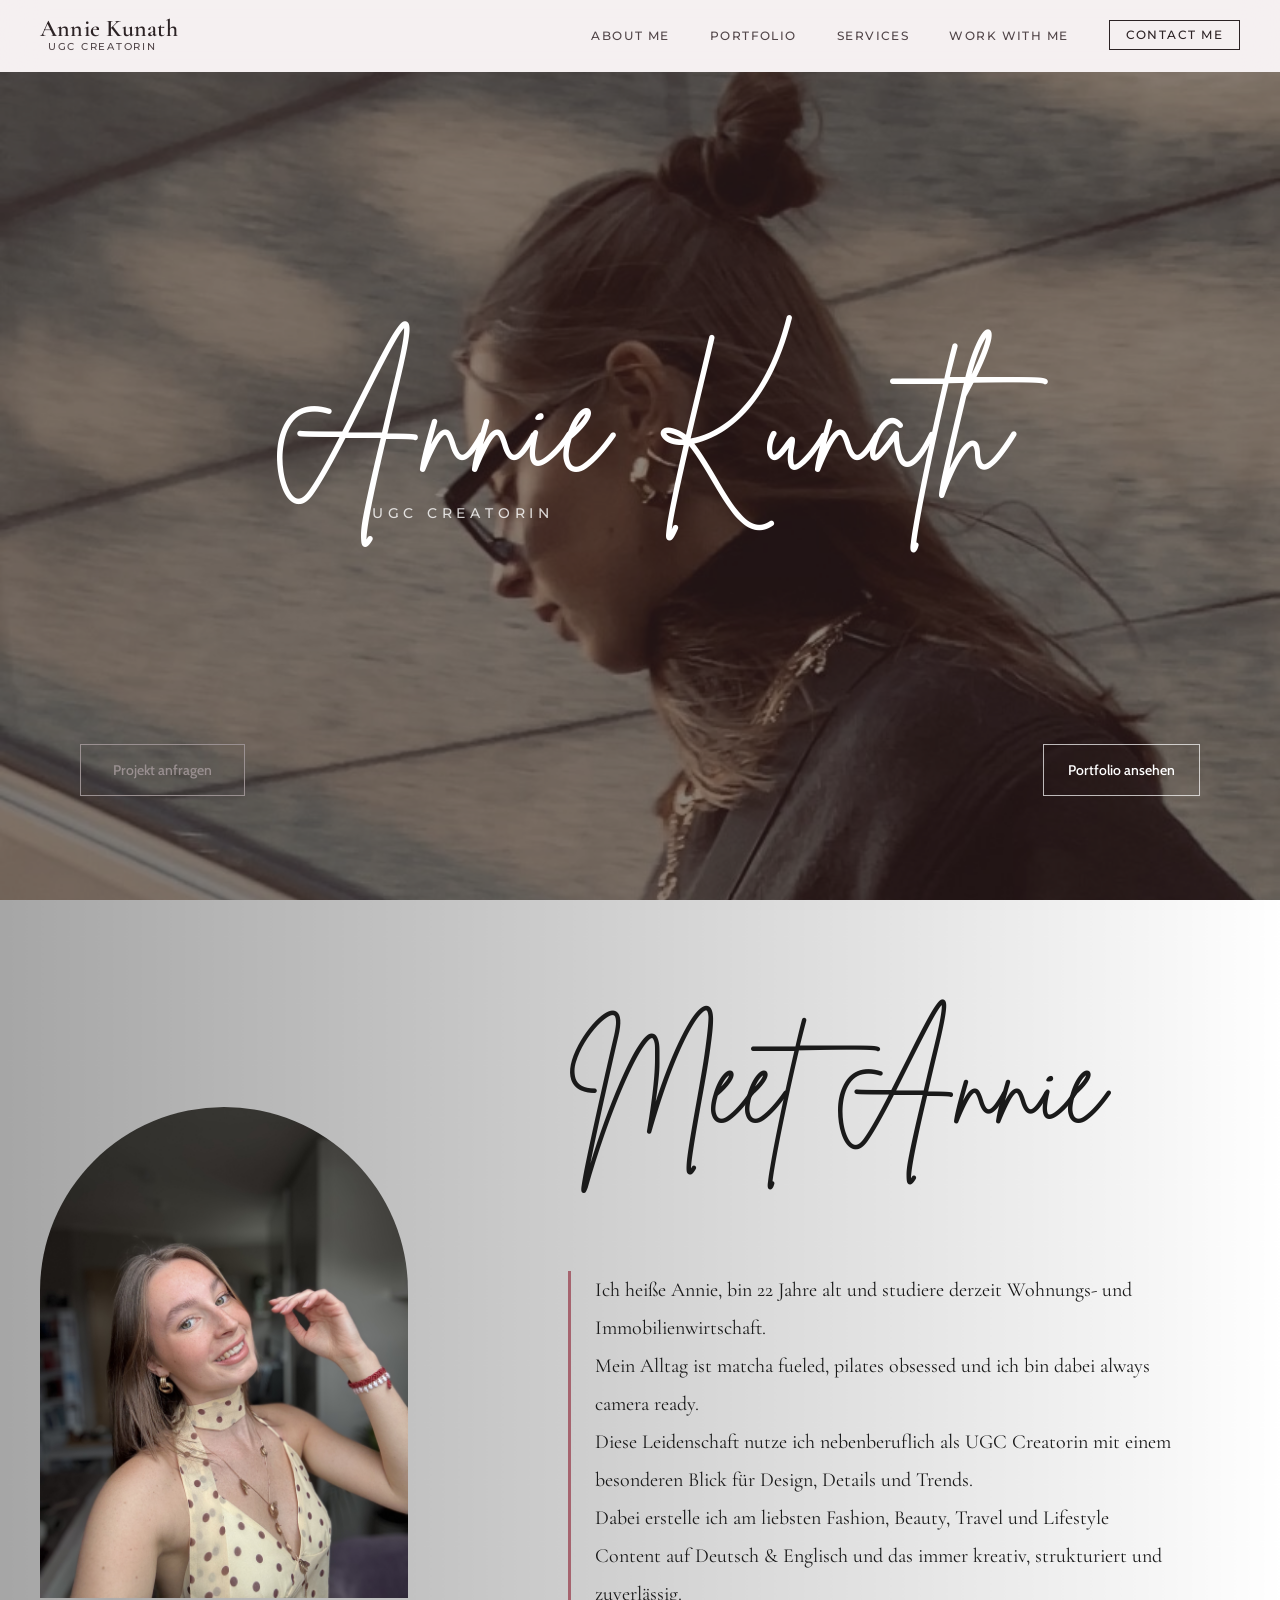
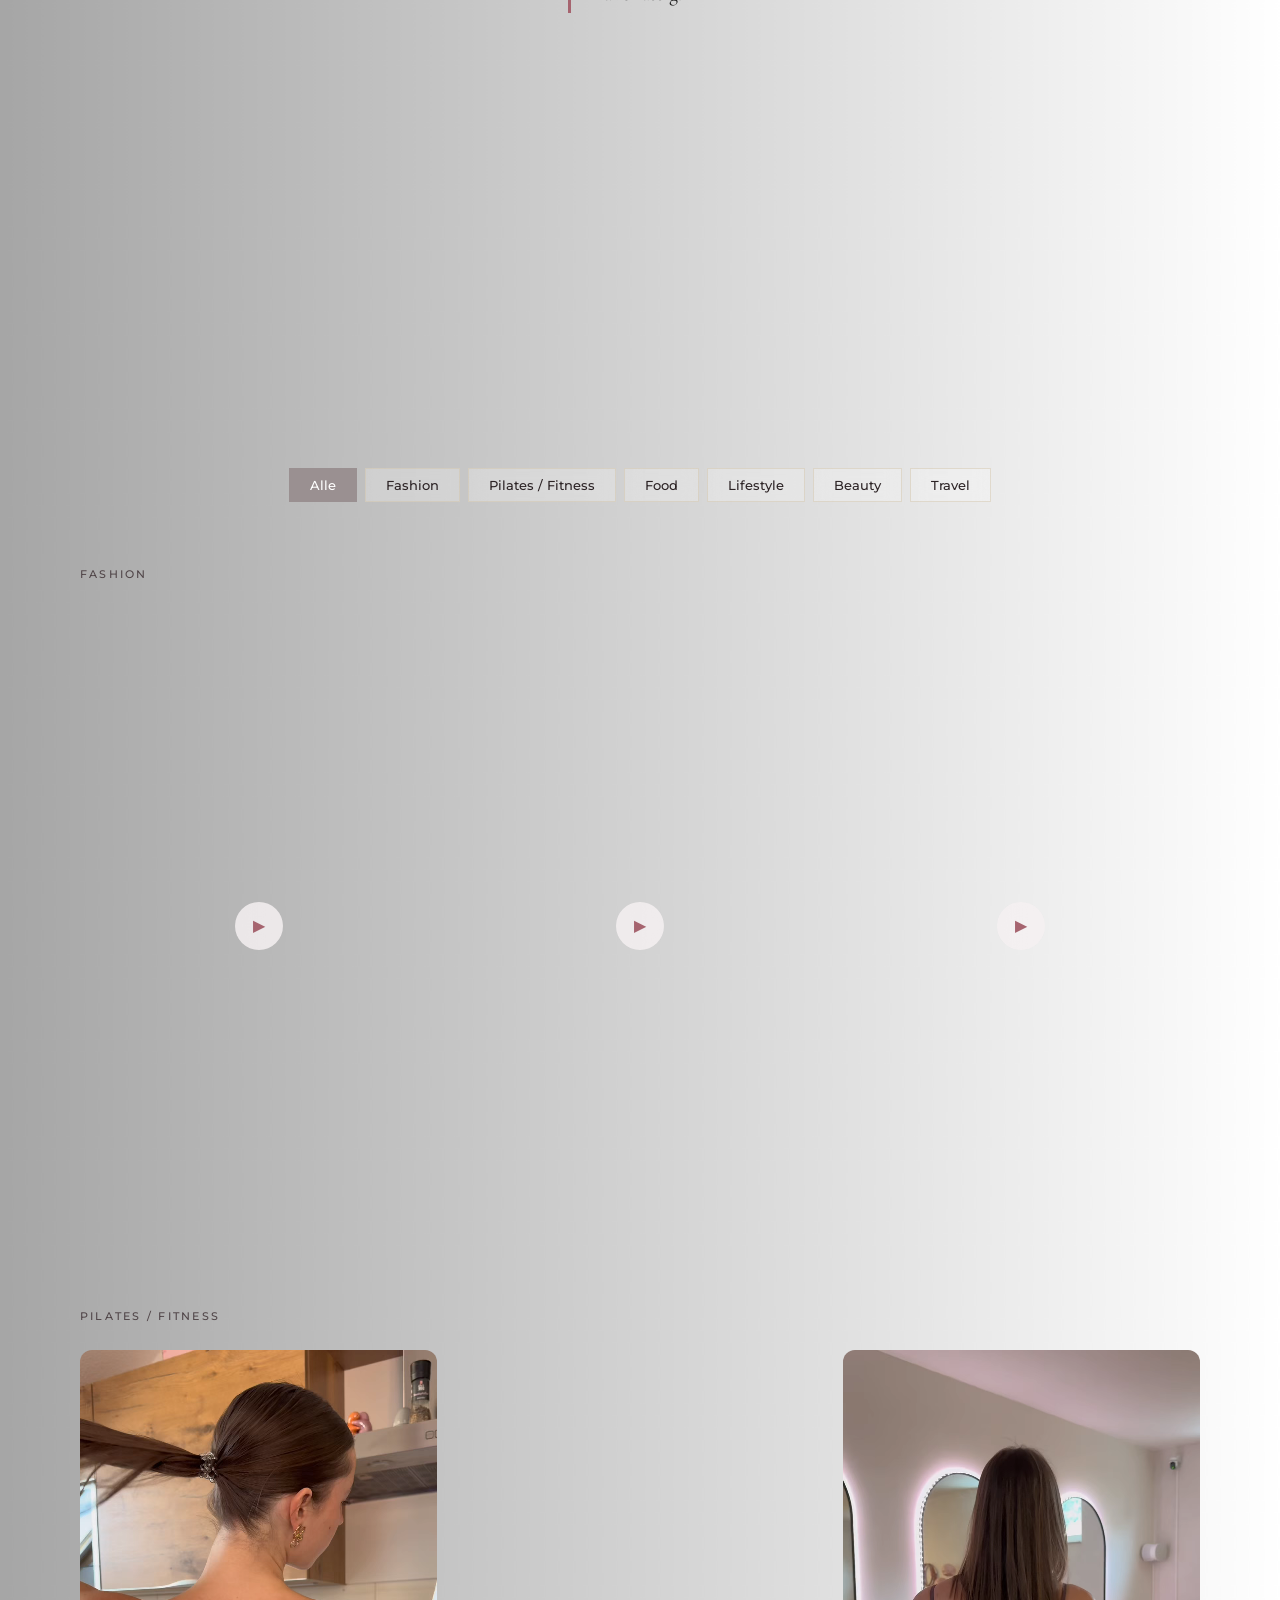
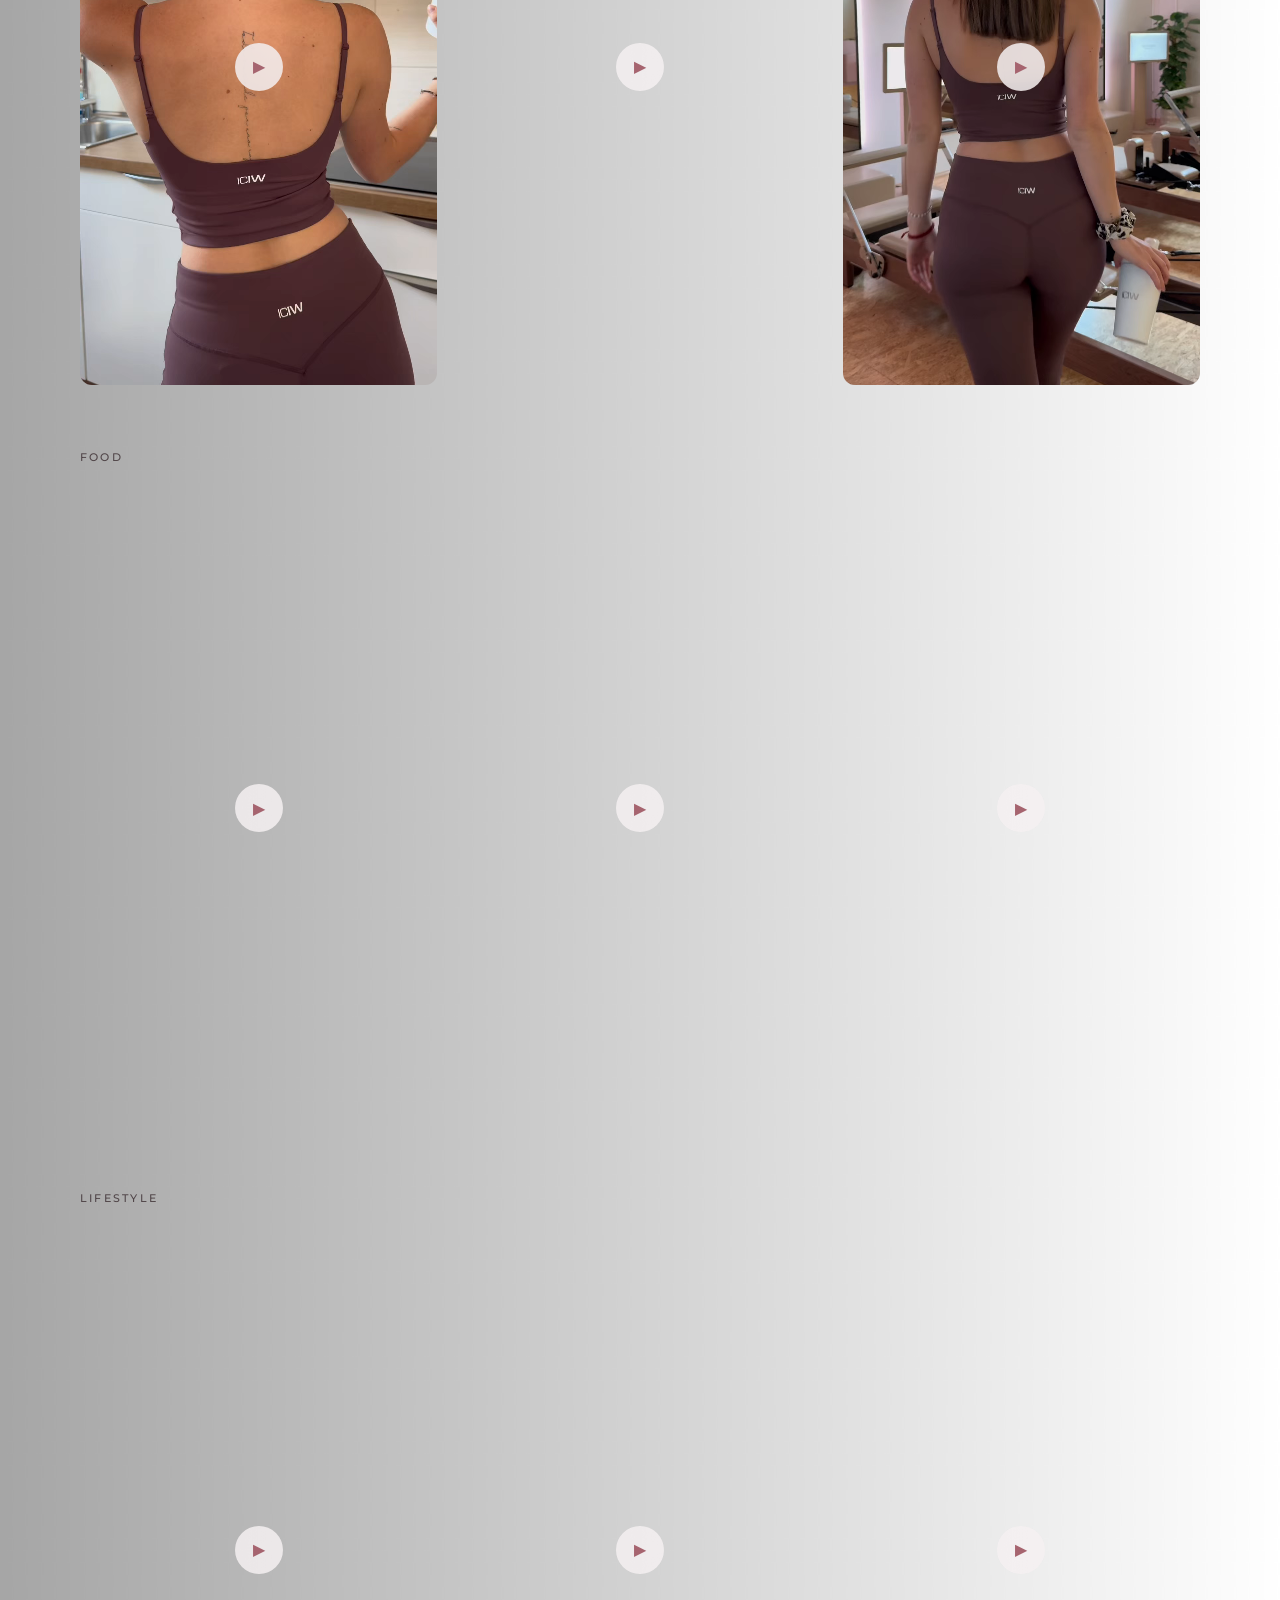
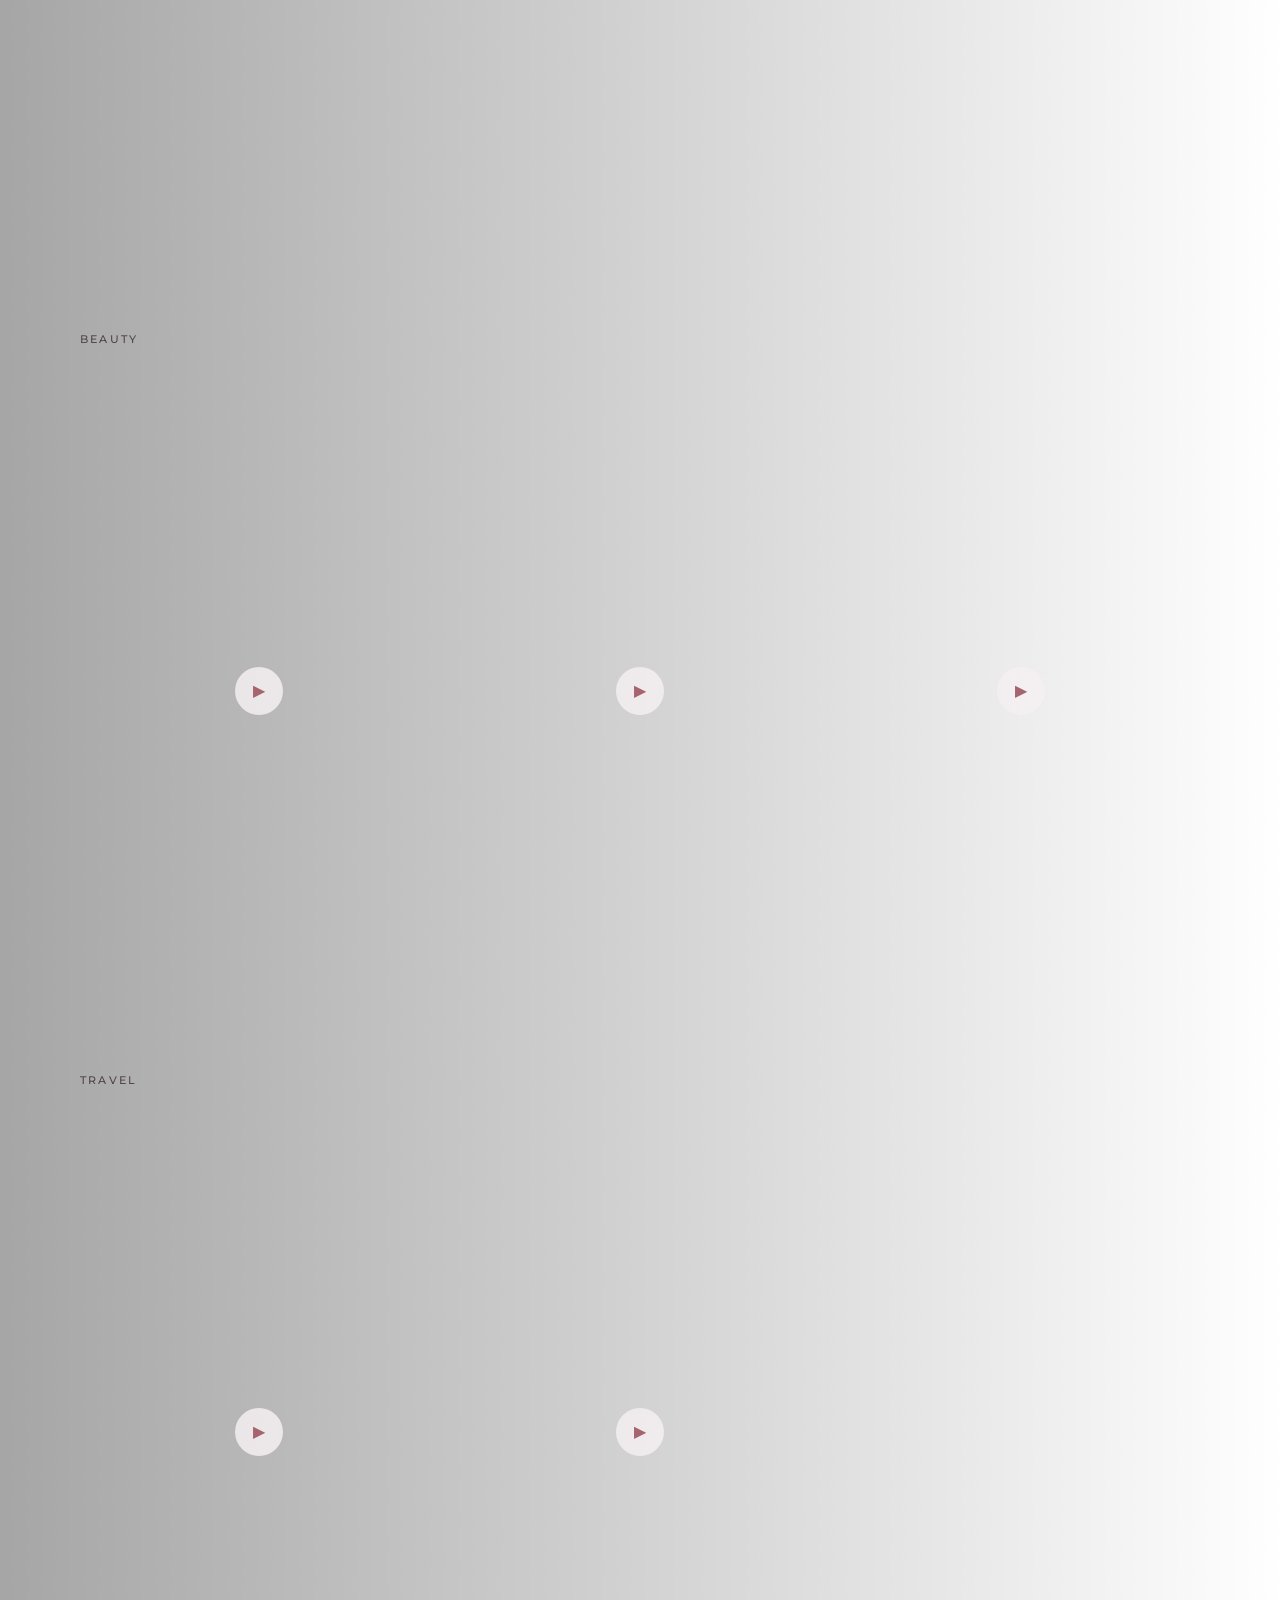
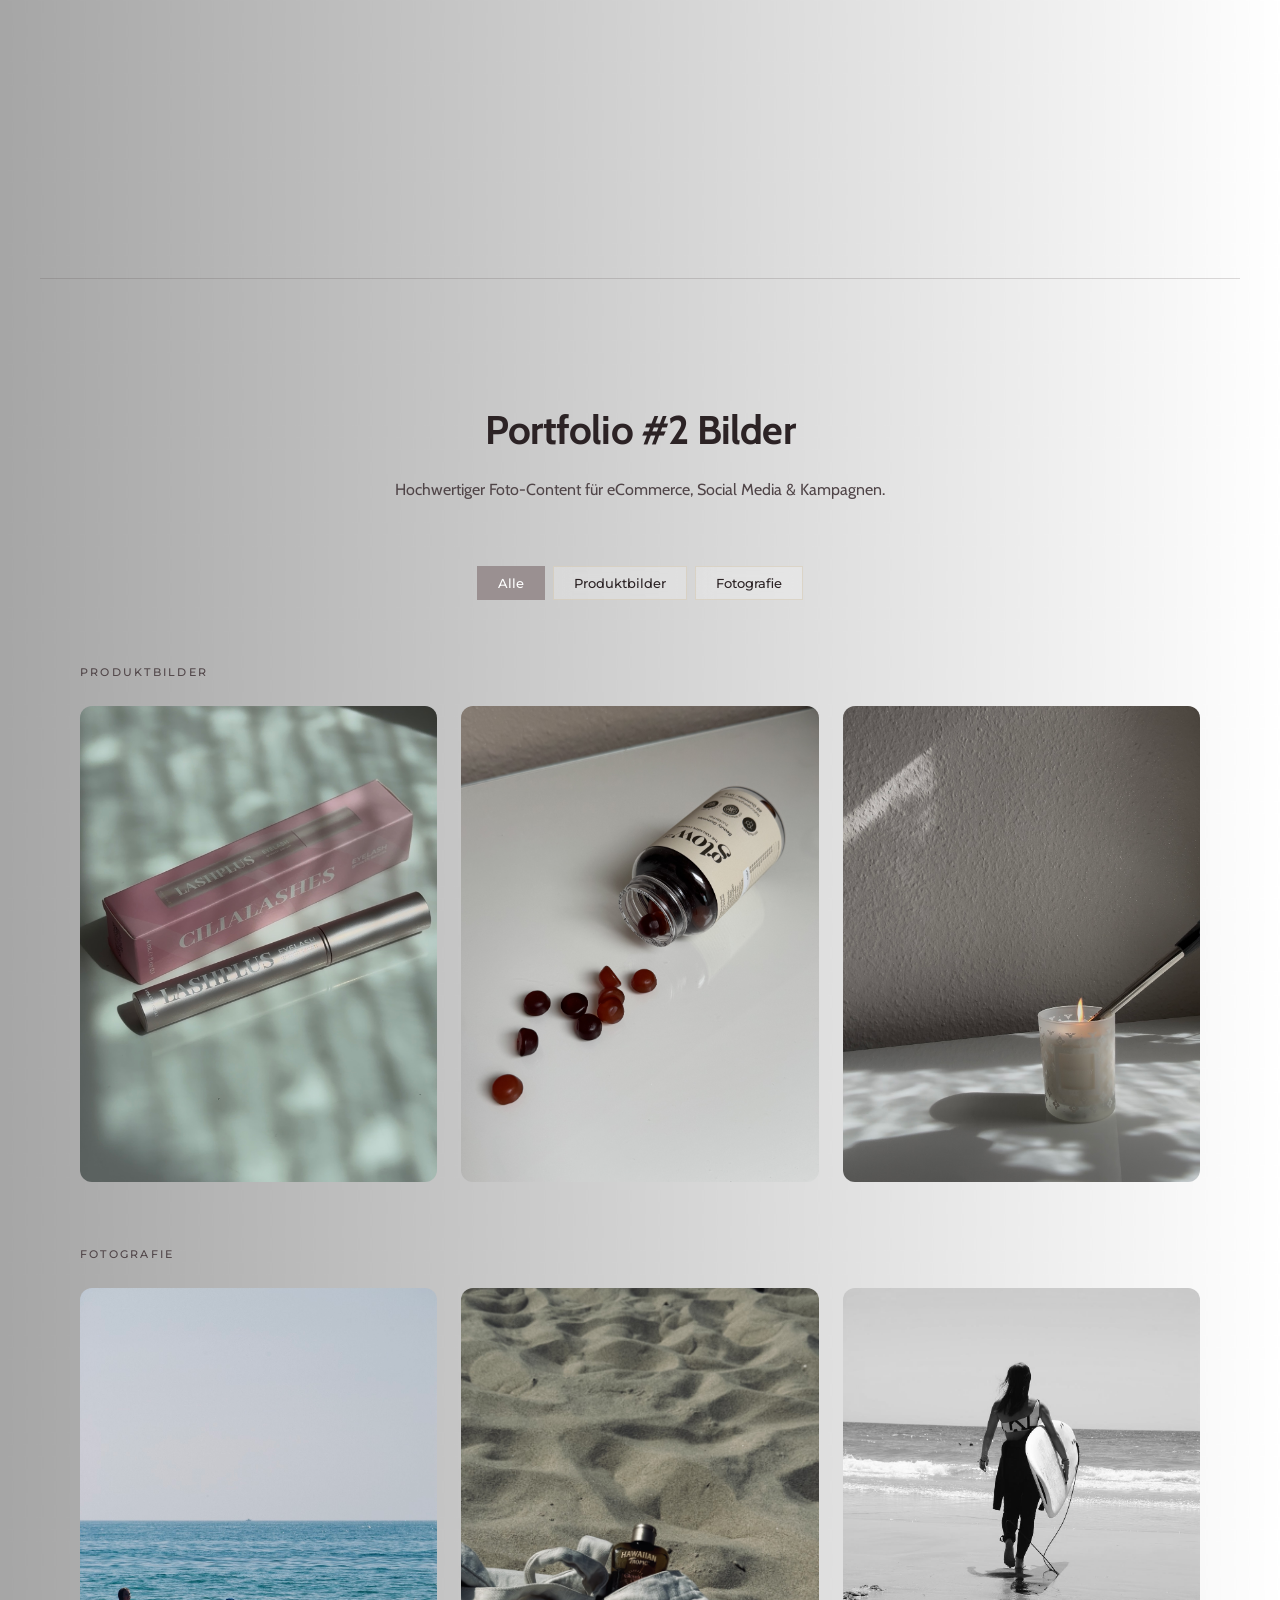
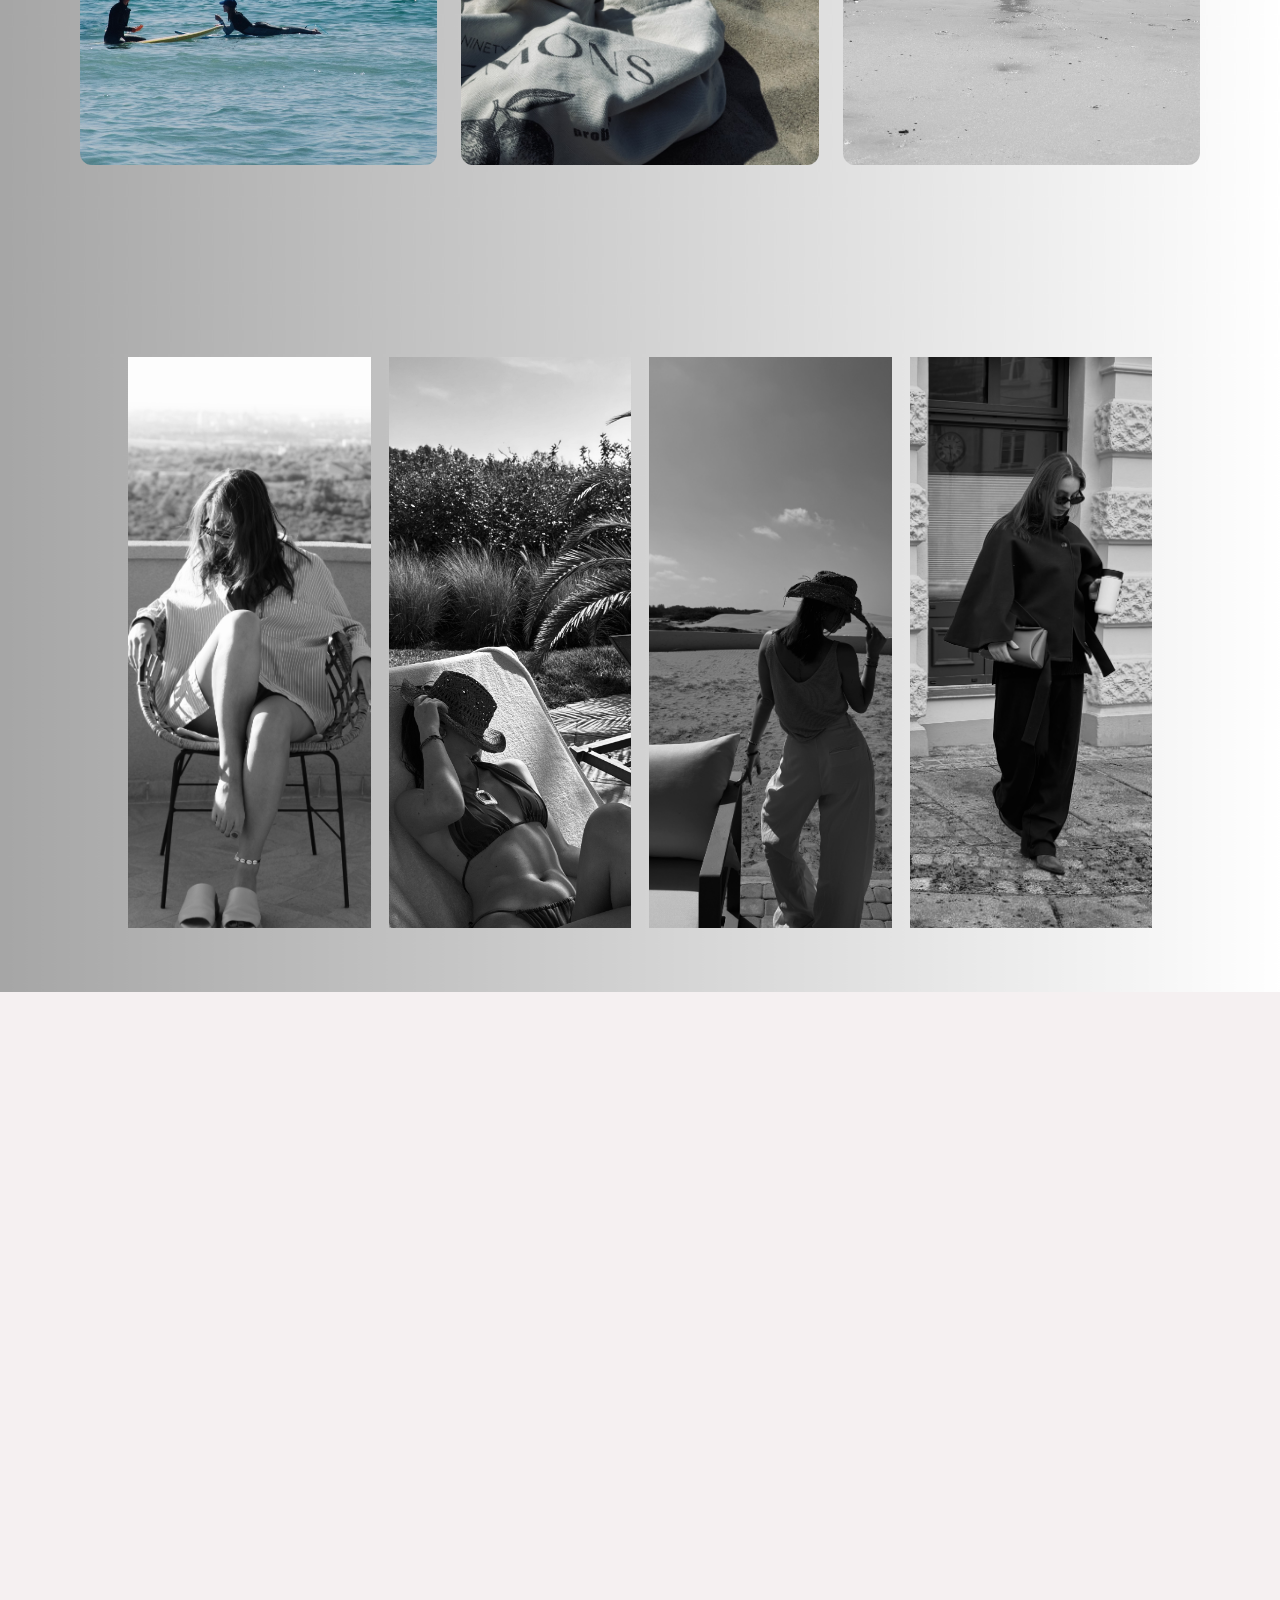
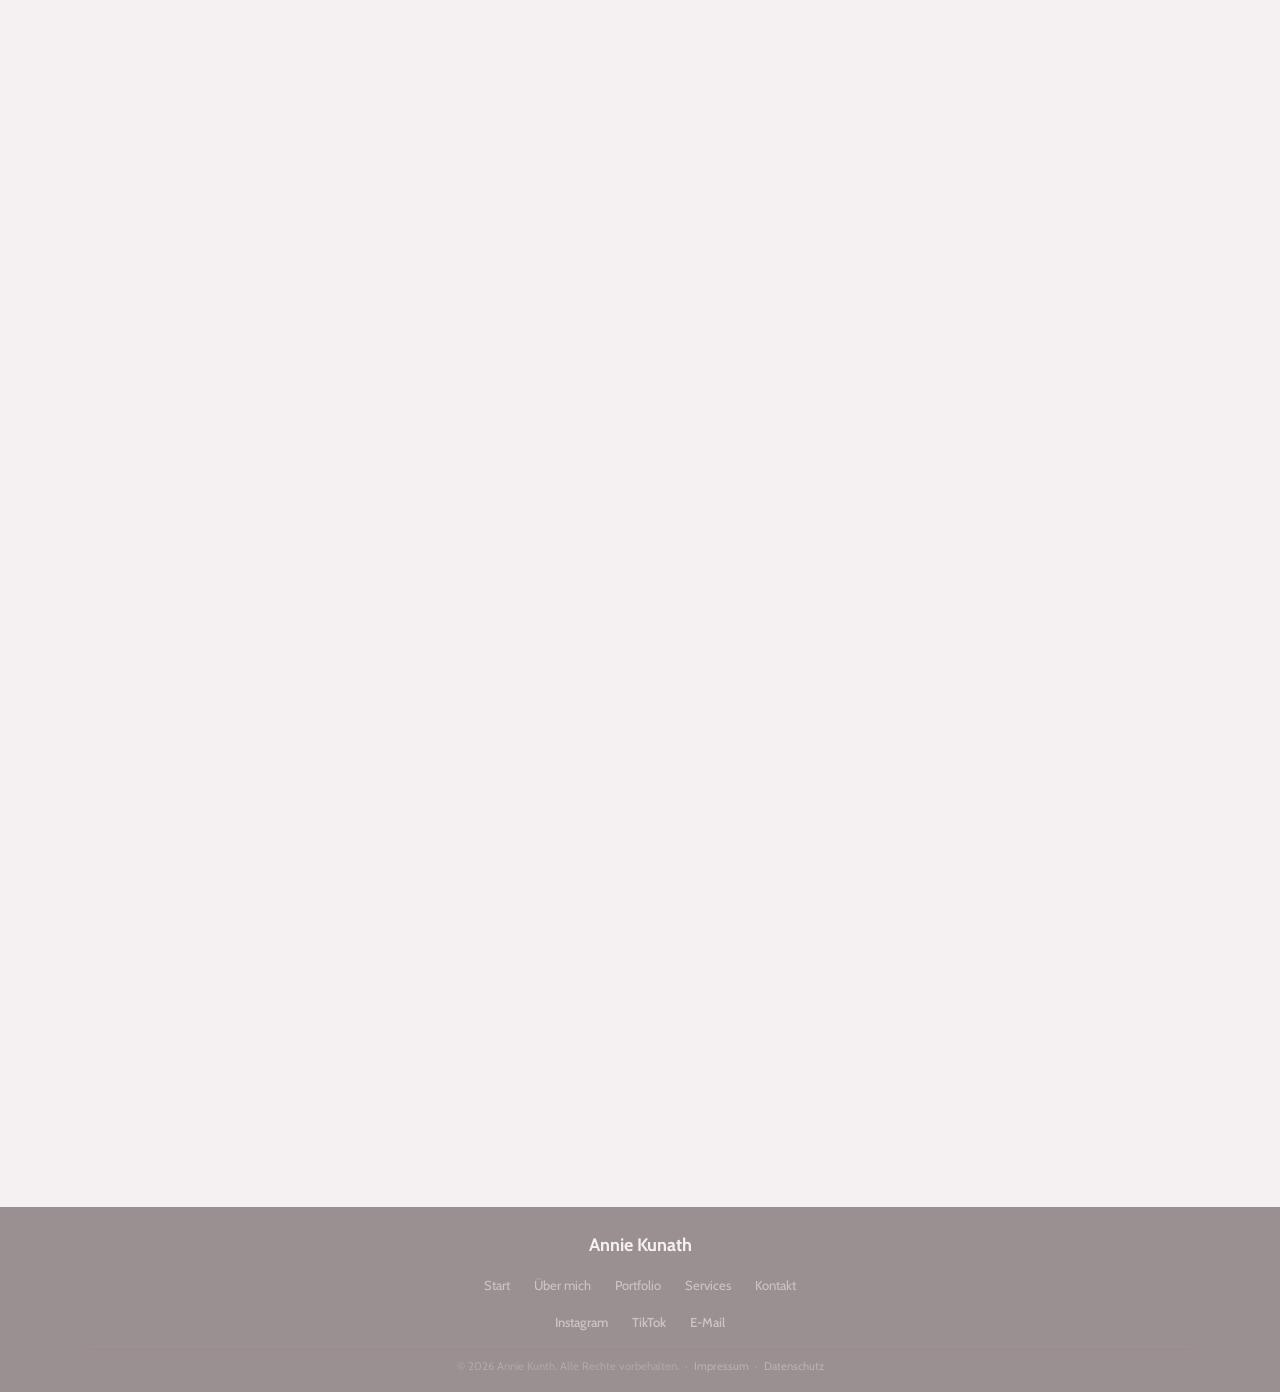
==== index.html @ 9e97973c "Add files via upload" ====
<!DOCTYPE html>
<html lang="de">
<head>
    <meta charset="UTF-8">
    <meta name="viewport" content="width=device-width, initial-scale=1.0">

    <!-- Primary SEO -->
    <title>Annie Kunth | UGC Creatorin für Lifestyle, Fashion &amp; Beauty – Content für Marken</title>
    <meta name="description" content="Annie Kunth – UGC Creatorin aus Deutschland. Authentischer Video- und Foto-Content für Brands, eCommerce-Shops und Social-Media-Kampagnen. Anfrage in 24h beantwortet.">
    <meta name="keywords" content="UGC Creator, UGC Creatorin Deutschland, User Generated Content, Lifestyle Content, Fashion Content, Beauty Content, Social Media Content, Reels, TikTok Content, Foto Content, Annie Kunth">
    <meta name="author" content="Annie Kunth">
    <meta name="robots" content="index, follow">
    <link rel="canonical" href="https://www.annie-kunth.de/">

    <!-- Open Graph -->
    <meta property="og:type" content="website">
    <meta property="og:url" content="https://www.annie-kunth.de/">
    <meta property="og:title" content="Annie Kunth | UGC Creatorin für Lifestyle, Fashion &amp; Beauty">
    <meta property="og:description" content="Authentischer UGC Content für Marken – Videos, Fotos &amp; Reels für Social Ads, Shops und Kampagnen. Anfrage in 24h beantwortet.">
    <meta property="og:image" content="https://www.annie-kunth.de/annie-hero.jpg">
    <meta property="og:image:alt" content="Annie Kunth – UGC Creatorin">
    <meta property="og:image:width" content="1200">
    <meta property="og:image:height" content="630">
    <meta property="og:locale" content="de_DE">
    <meta property="og:site_name" content="Annie Kunth | UGC Creator">

    <!-- Twitter Card -->
    <meta name="twitter:card" content="summary_large_image">
    <meta name="twitter:site" content="@anniie_kunth">
    <meta name="twitter:title" content="Annie Kunth | UGC Creatorin für Lifestyle, Fashion &amp; Beauty">
    <meta name="twitter:description" content="Authentischer UGC Content für Marken – Videos, Fotos &amp; Reels für Social Ads, Shops und Kampagnen.">
    <meta name="twitter:image" content="https://www.annie-kunth.de/annie-hero.jpg">

    <!-- Favicon -->
    <link rel="icon" type="image/png" href="/favicon.png">
    <link rel="apple-touch-icon" href="/apple-touch-icon.png">

    <!-- Fonts -->
    <link rel="stylesheet" href="styles.css">

    <!-- JSON-LD Structured Data -->
    <script type="application/ld+json">
    {
      "@context": "https://schema.org",
      "@type": "Person",
      "name": "Annie Kunth",
      "jobTitle": "UGC Creatorin",
      "description": "UGC Creatorin für authentischen Lifestyle-, Fashion- und Beauty-Content für Marken und eCommerce-Shops.",
      "url": "https://www.annie-kunth.de",
      "email": "akunath.ugc@gmail.com",
      "image": "https://www.annie-kunth.de/annie-hero.jpg",
      "sameAs": [
        "https://instagram.com/anniie_kunth",
        "https://tiktok.com/@anniie_kunth"
      ],
      "knowsAbout": [
        "UGC Content", "Lifestyle Fotografie", "Fashion Content",
        "Beauty Content", "Video Produktion", "Social Media Marketing"
      ],
      "offers": {
        "@type": "Offer",
        "name": "UGC Content Produktion",
        "description": "Authentischer Video- und Foto-Content für Marken und eCommerce-Shops"
      }
    }
    </script>
</head>
<body>

    <!-- Navigation -->
    <nav class="nav" id="nav">
        <div class="nav__logo">
            <span class="nav__logo-name">Annie Kunath</span>
            <span class="nav__logo-sub">UGC Creatorin</span>
        </div>
        <button class="nav__toggle" id="navToggle" aria-label="Menü öffnen">
            <span></span>
            <span></span>
            <span></span>
        </button>
        <ul class="nav__links" id="navLinks">
            <li><a href="#about">ABOUT ME</a></li>
            <li><a href="#portfolio">PORTFOLIO</a></li>
            <li><a href="#services">SERVICES</a></li>
            <li><a href="#workwithme">WORK WITH ME</a></li>
            <li><a href="#contact" class="nav__cta">CONTACT ME</a></li>
        </ul>
    </nav>

    <!-- Hero Section -->
    <section class="hero" id="hero">
        <div class="hero__video-bg">
            <img src="titelseite.jpg" alt="Annie Kunth UGC Creatorin">
            <div class="hero__video-overlay"></div>
        </div>
        <div class="hero__content">
            <div class="hero__text-group">
                <h1 class="hero__title">Annie Kunath</h1>
                <p class="hero__subtitle">UGC Creatorin</p>
            </div>
            <div class="hero__actions">
                <a href="#contact" class="btn btn--primary">Projekt anfragen</a>
                <a href="#portfolio" class="btn btn--ghost btn--ghost-light">Portfolio ansehen</a>
            </div>
        </div>
    </section>

    <!-- About Section -->
    <section class="about" id="about" data-reveal="from-left">
        <div class="about__container">
            <div class="about__image-col">
                <img src="aboutme.jpg" alt="Annie Kunath – UGC Creatorin" class="about__portrait" loading="lazy">
            </div>
            <div class="about__content">
                <h2 class="about__title">Meet Annie</h2>
                <p class="about__text">
                    Ich heiße Annie, bin 22 Jahre alt und studiere derzeit Wohnungs- und Immobilienwirtschaft.<br>
                    Mein Alltag ist matcha fueled, pilates obsessed und ich bin dabei always camera ready.<br>
                    Diese Leidenschaft nutze ich nebenberuflich als UGC Creatorin mit einem besonderen Blick für Design, Details und Trends.<br>
                    Dabei erstelle ich am liebsten Fashion, Beauty, Travel und Lifestyle Content auf Deutsch &amp; Englisch und das immer kreativ, strukturiert und zuverlässig.
                </p>
            </div>
        </div>
    </section>

    <!-- Portfolio Section -->
    <section class="portfolio" id="portfolio" data-reveal="from-bottom">

        <!-- ── Portfolio #1: Videos ── -->
        <div class="portfolio__block">
            <div class="portfolio__header">
                <span class="section-label">Portfolio</span>
                <h2 class="section-title">Portfolio #1 Videos</h2>
                <p class="portfolio__desc">Authentischer Video-Content für Social Media – Reels, TikToks &amp; Ads.</p>
            </div>
            <div class="portfolio__filter" role="group" aria-label="Video-Kategorien filtern" data-portfolio-filter="videos">
                <button class="chip chip--active" data-filter="all">Alle</button>
                <button class="chip" data-filter="fashion">Fashion</button>
                <button class="chip" data-filter="pilates">Pilates / Fitness</button>
                <button class="chip" data-filter="food">Food</button>
                <button class="chip" data-filter="lifestyle">Lifestyle</button>
                <button class="chip" data-filter="beauty">Beauty</button>
                <button class="chip" data-filter="travel">Travel</button>
            </div>

            <!-- Fashion -->
            <div class="portfolio__category" data-cat="fashion">
                <h3 class="portfolio__category-title">Fashion</h3>
                <div class="portfolio__video-grid">
                    <div class="portfolio__item portfolio__item--video">
                        <video src="Fashion/Fashion%20Video%201_Lorena%20Fashion.webm" loop playsinline preload="metadata" aria-label="Fashion Video – Lorena Fashion"></video>
                        <div class="portfolio__play-icon" aria-hidden="true">▶</div>
                        <div class="portfolio__overlay"><span>Lorena Fashion</span></div>
                    </div>
                    <div class="portfolio__item portfolio__item--video">
                        <video src="Fashion/Fashion%20Video%202_Madlady%20Jeans.webm" loop playsinline preload="metadata" aria-label="Fashion Video – Madlady Jeans"></video>
                        <div class="portfolio__play-icon" aria-hidden="true">▶</div>
                        <div class="portfolio__overlay"><span>Madlady Jeans</span></div>
                    </div>
                    <div class="portfolio__item portfolio__item--video">
                        <video src="Fashion/Fashion%20Video%203_Madlady%20Lounge.webm" loop playsinline preload="metadata" aria-label="Fashion Video – Madlady Lounge"></video>
                        <div class="portfolio__play-icon" aria-hidden="true">▶</div>
                        <div class="portfolio__overlay"><span>Madlady Lounge</span></div>
                    </div>
                </div>
            </div>

            <!-- Pilates / Fitness -->
            <div class="portfolio__category" data-cat="pilates">
                <h3 class="portfolio__category-title">Pilates / Fitness</h3>
                <div class="portfolio__video-grid">
                    <div class="portfolio__item portfolio__item--video">
                        <video src="Pilates/Pilates_Fitness%20Video%201_Activewear%20Video%20Icaniwill.webm" loop playsinline preload="metadata" aria-label="Pilates Video – Icaniwill Activewear"></video>
                        <div class="portfolio__play-icon" aria-hidden="true">▶</div>
                        <div class="portfolio__overlay"><span>Icaniwill</span></div>
                    </div>
                    <div class="portfolio__item portfolio__item--video">
                        <video src="Pilates/Pilates_Fitness%20Video%202_House%20of%20Balance.webm" loop playsinline preload="metadata" aria-label="Pilates Video – House of Balance"></video>
                        <div class="portfolio__play-icon" aria-hidden="true">▶</div>
                        <div class="portfolio__overlay"><span>House of Balance</span></div>
                    </div>
                    <div class="portfolio__item portfolio__item--video">
                        <video src="Pilates/Pilates_Fitness%20Video%203_Video%20Pilatesstudio_%20Icaniwill%20.webm" loop playsinline preload="metadata" aria-label="Pilates Video – Pilatesstudio Icaniwill"></video>
                        <div class="portfolio__play-icon" aria-hidden="true">▶</div>
                        <div class="portfolio__overlay"><span>Pilatesstudio</span></div>
                    </div>
                </div>
            </div>

            <!-- Food -->
            <div class="portfolio__category" data-cat="food">
                <h3 class="portfolio__category-title">Food</h3>
                <div class="portfolio__video-grid">
                    <div class="portfolio__item portfolio__item--video">
                        <video src="Food/Food%20Video%201_Lemoneasy%20Video%20Kochen.webm" loop playsinline preload="metadata" aria-label="Food Video – Lemoneasy Kochen"></video>
                        <div class="portfolio__play-icon" aria-hidden="true">▶</div>
                        <div class="portfolio__overlay"><span>Lemoneasy</span></div>
                    </div>
                    <div class="portfolio__item portfolio__item--video">
                        <video src="Food/Food%20Video%202_TWONATURALS%20Video.webm" loop playsinline preload="metadata" aria-label="Food Video – TWONATURALS"></video>
                        <div class="portfolio__play-icon" aria-hidden="true">▶</div>
                        <div class="portfolio__overlay"><span>TWONATURALS</span></div>
                    </div>
                    <div class="portfolio__item portfolio__item--video">
                        <video src="Food/Food%20Video%203_Bananenbrot%20.webm" loop playsinline preload="metadata" aria-label="Food Video – Bananenbrot"></video>
                        <div class="portfolio__play-icon" aria-hidden="true">▶</div>
                        <div class="portfolio__overlay"><span>Bananenbrot</span></div>
                    </div>
                </div>
            </div>

            <!-- Lifestyle -->
            <div class="portfolio__category" data-cat="lifestyle">
                <h3 class="portfolio__category-title">Lifestyle</h3>
                <div class="portfolio__video-grid">
                    <div class="portfolio__item portfolio__item--video">
                        <video src="Lifestyle/Lifestyle%20Video%201_Video%20Parf%C3%BCmwerk.webm" loop playsinline preload="metadata" aria-label="Lifestyle Video – Parfümwerk"></video>
                        <div class="portfolio__play-icon" aria-hidden="true">▶</div>
                        <div class="portfolio__overlay"><span>Parfümwerk</span></div>
                    </div>
                    <div class="portfolio__item portfolio__item--video">
                        <video src="Lifestyle/Lifestyle%20Video%202_Unboxing%20Lemoneasy.webm" loop playsinline preload="metadata" aria-label="Lifestyle Video – Unboxing Lemoneasy"></video>
                        <div class="portfolio__play-icon" aria-hidden="true">▶</div>
                        <div class="portfolio__overlay"><span>Lemoneasy Unboxing</span></div>
                    </div>
                    <div class="portfolio__item portfolio__item--video">
                        <video src="Lifestyle/Lifestyle%20Video%203_Kamill%20.webm" loop playsinline preload="metadata" aria-label="Lifestyle Video – Kamill"></video>
                        <div class="portfolio__play-icon" aria-hidden="true">▶</div>
                        <div class="portfolio__overlay"><span>Kamill</span></div>
                    </div>
                </div>
            </div>

            <!-- Beauty -->
            <div class="portfolio__category" data-cat="beauty">
                <h3 class="portfolio__category-title">Beauty</h3>
                <div class="portfolio__video-grid">
                    <div class="portfolio__item portfolio__item--video">
                        <video src="Beauty/Beauty%20Video%201_Guhl%20Haar.webm" loop playsinline preload="metadata" aria-label="Beauty Video – Guhl Haar"></video>
                        <div class="portfolio__play-icon" aria-hidden="true">▶</div>
                        <div class="portfolio__overlay"><span>Guhl Haar</span></div>
                    </div>
                    <div class="portfolio__item portfolio__item--video">
                        <video src="Beauty/Beauty%20Video%202_Olaplex.webm" loop playsinline preload="metadata" aria-label="Beauty Video – Olaplex"></video>
                        <div class="portfolio__play-icon" aria-hidden="true">▶</div>
                        <div class="portfolio__overlay"><span>Olaplex</span></div>
                    </div>
                    <div class="portfolio__item portfolio__item--video">
                        <video src="Beauty/Beauty%20Video%203_Koryo%20Skincare.webm" loop playsinline preload="metadata" aria-label="Beauty Video – Koryo Skincare"></video>
                        <div class="portfolio__play-icon" aria-hidden="true">▶</div>
                        <div class="portfolio__overlay"><span>Koryo Skincare</span></div>
                    </div>
                </div>
            </div>

            <!-- Travel -->
            <div class="portfolio__category" data-cat="travel">
                <h3 class="portfolio__category-title">Travel</h3>
                <div class="portfolio__video-grid">
                    <div class="portfolio__item portfolio__item--video">
                        <video src="Travel/Travel-Video-1_Koryo-Video.webm" loop playsinline preload="metadata" aria-label="Travel Video 1 – Koryo"></video>
                        <div class="portfolio__play-icon" aria-hidden="true">▶</div>
                        <div class="portfolio__overlay"><span>Koryo</span></div>
                    </div>
                    <div class="portfolio__item portfolio__item--video">
                        <video src="Travel/Travel-Video-2_Koryo-Video.webm" loop playsinline preload="metadata" aria-label="Travel Video 2 – Koryo"></video>
                        <div class="portfolio__play-icon" aria-hidden="true">▶</div>
                        <div class="portfolio__overlay"><span>Koryo</span></div>
                    </div>
                </div>
            </div>
        </div>

        <!-- ── Portfolio #2: Bilder ── -->
        <div class="portfolio__block portfolio__block--images">
            <div class="portfolio__header">
                <h2 class="section-title">Portfolio #2 Bilder</h2>
                <p class="portfolio__desc">Hochwertiger Foto-Content für eCommerce, Social Media &amp; Kampagnen.</p>
            </div>
            <div class="portfolio__filter" role="group" aria-label="Bilder-Kategorien filtern" data-portfolio-filter="bilder">
                <button class="chip chip--active" data-filter="all">Alle</button>
                <button class="chip" data-filter="produktbilder">Produktbilder</button>
                <button class="chip" data-filter="fotografie">Fotografie</button>
            </div>

            <!-- Produktbilder -->
            <div class="portfolio__category" data-cat="produktbilder">
                <h3 class="portfolio__category-title">Produktbilder</h3>
                <div class="portfolio__photo-grid">
                    <div class="portfolio__item">
                        <img src="produktbilder/Produktbild%20Cilia%20Lashes.jpg" alt="Produktbild Cilia Lashes" loading="lazy">
                        <div class="portfolio__overlay"><span>Produktbild</span></div>
                    </div>
                    <div class="portfolio__item">
                        <img src="produktbilder/Produktbild%20Glow%20Gummies.jpg" alt="Produktbild Glow Gummies" loading="lazy">
                        <div class="portfolio__overlay"><span>Produktbild</span></div>
                    </div>
                    <div class="portfolio__item">
                        <img src="produktbilder/Produktbild_Hey%20Marly%20Kerze.jpg" alt="Produktbild Hey Marly Kerze" loading="lazy">
                        <div class="portfolio__overlay"><span>Produktbild</span></div>
                    </div>
                </div>
            </div>

            <!-- Fotografie -->
            <div class="portfolio__category" data-cat="fotografie">
                <h3 class="portfolio__category-title">Fotografie</h3>
                <div class="portfolio__photo-grid">
                    <div class="portfolio__item">
                        <img src="fotografie/Fotografie%2C%20Surfbild%20auf%20Wasser%20.jpg" alt="Surfbild auf Wasser" loading="lazy">
                        <div class="portfolio__overlay"><span>Fotografie</span></div>
                    </div>
                    <div class="portfolio__item">
                        <img src="fotografie/Fotografie_Hawaianna.jpg" alt="Fotografie Hawaianna" loading="lazy">
                        <div class="portfolio__overlay"><span>Fotografie</span></div>
                    </div>
                    <div class="portfolio__item">
                        <img src="fotografie/Fotografie_Surfbild%20laufen.jpg" alt="Surfbild laufen" loading="lazy">
                        <div class="portfolio__overlay"><span>Fotografie</span></div>
                    </div>
                </div>
            </div>
        </div>

    </section>

    <!-- Portfolio Image Strip -->
    <div class="portfolio__strip">
        <img src="s1.jpg" alt="Portfolio Bild 1" loading="lazy">
        <img src="s2.jpg" alt="Portfolio Bild 2" loading="lazy">
        <img src="s3.jpg" alt="Portfolio Bild 3" loading="lazy">
        <img src="s4.jpg" alt="Portfolio Bild 4" loading="lazy">
    </div>

    <!-- Media-KIT Section -->
    <section class="mediakit" id="mediakit" data-reveal="scale-in">
        <div class="mediakit__container">
            <h2 class="mediakit__title">mein Media-KIT</h2>
            <a href="MediaKit.pdf" download class="btn btn--mediakit">
                <svg xmlns="http://www.w3.org/2000/svg" viewBox="0 0 24 24" fill="none" stroke="currentColor" stroke-width="2" stroke-linecap="round" stroke-linejoin="round" aria-hidden="true"><path d="M21 15v4a2 2 0 0 1-2 2H5a2 2 0 0 1-2-2v-4"/><polyline points="7 10 12 15 17 10"/><line x1="12" y1="15" x2="12" y2="3"/></svg>
                Media-KIT herunterladen
            </a>
        </div>
    </section>

    <!-- Services Section -->
    <section class="services" id="services" data-reveal="from-right">
        <div class="services__container">
            <div class="services__header">
                <span class="section-label">Services</span>
                <h2 class="section-title">Authentischer Content, der verkauft –<br>das erstelle ich für dich</h2>
            </div>
            <div class="services__grid">
                <div class="service-card">
                    <div class="service-card__image">
                        <img src="services/Bild_ Ugccontent.jpg" alt="UGC Video Content" loading="lazy">
                    </div>
                    <h3 class="service-card__title">UGC Videos<sup>*</sup></h3>
                    <p class="service-card__text">Natürlicher, authentischer Content, der Vertrauen aufbaut und deine Zielgruppe wirklich erreicht. Perfekt für Reels, TikTok, Paid Ads und starke Social-Media-Kampagnen mit echter Conversion.</p>
                    <ul class="service-card__list">
                        <li>Produktvorstellungen</li>
                        <li>Unboxings</li>
                        <li>GRWM</li>
                        <li>Lifestyle Content</li>
                        <li>Testimonials</li>
                        <li>Storytelling</li>
                        <li>Problem-Lösung Videos</li>
                        <li>Reels & TikTok Ads (15–60 Sek.)</li>
                    </ul>
                    <a href="#contact" class="btn btn--primary btn--card">Jetzt UGC Video anfragen</a>
                </div>
                <div class="service-card service-card--featured">
                    <span class="service-card__badge">Beliebt</span>
                    <div class="service-card__image">
                        <img src="services/Bild_Produktbilder.jpg" alt="Produktbilder" loading="lazy">
                    </div>
                    <h3 class="service-card__title">Produktbilder<sup>*</sup></h3>
                    <p class="service-card__text">Hochwertige, ästhetische Produktbilder für Social Media, Website, Ads und Kampagnen. Clean, detailverliebt und perfekt auf deine Brand abgestimmt – für einen professionellen und starken visuellen Auftritt.</p>
                    <ul class="service-card__list">
                        <li>Produktbilder</li>
                        <li>Detailshots</li>
                        <li>Flatlays</li>
                        <li>Lifestyle-Aufnahmen</li>
                        <li>Social Media Content</li>
                        <li>Website & Ad Creatives</li>
                    </ul>
                    <a href="#contact" class="btn btn--primary btn--card">Foto-Shooting buchen</a>
                </div>
                <div class="service-card">
                    <div class="service-card__image">
                        <img src="services/Bild_Contentpakete.jpg" alt="Content Pakete" loading="lazy">
                    </div>
                    <h3 class="service-card__title">Content Pakete<sup>*</sup></h3>
                    <p class="service-card__text">Natürlicher, authentischer Content, der Vertrauen aufbaut und deine Zielgruppe wirklich erreicht. Perfekt für Reels, TikTok, Paid Ads und starke Social-Media-Kampagnen mit echter Conversion.</p>
                    <ul class="service-card__list">
                        <li>Produktvorstellungen</li>
                        <li>Unboxings</li>
                        <li>GRWM</li>
                        <li>Lifestyle Content</li>
                        <li>Testimonials</li>
                        <li>Storytelling</li>
                        <li>Problem-Lösung Videos</li>
                        <li>Reels & TikTok Ads (15–60 Sek.)</li>
                    </ul>
                    <a href="#contact" class="btn btn--primary btn--card">Komplettpaket anfragen</a>
                </div>
            </div>
            <p class="services__footnote">* Nutzungsrechte & Whitelisting sind nicht im Basispreis enthalten und können je nach Laufzeit flexibel dazugebucht werden.</p>
            <div class="services__cta">
                <p class="services__cta-text">Bereit für Content, der wirklich konvertiert?</p>
                <a href="#contact" class="btn btn--primary btn--lg">Dein individuelles Angebot in 24h</a>
            </div>
        </div>
    </section>

    <!-- Work With Me Section -->
    <section class="workwithme" id="workwithme" data-reveal="from-top">
        <div class="workwithme__container">
            <div class="workwithme__header">
                <h2 class="section-title">Work <em>WITH ME</em></h2>
            </div>
            <p class="workwithme__text">Ob authentische Anwendungsvideos, Detailaufnahmen oder Voiceover Formate.<br>
            Bei meinem Videocontent sind keine Grenzen gesetzt. Wir können gern im Voraus gemeinsam besprechen welche Videoformate du für deine Brand am liebsten haben möchtest.</p>
            <div class="workwithme__logos-track">
                <div class="workwithme__logos-inner">
                    <img src="logos/Logo_Byrokko.PNG" alt="Byrokko">
                    <img src="logos/Logo_Hellourr.PNG" alt="Hellourr">
                    <img src="logos/Logo_House of Balance.PNG" alt="House of Balance">
                    <img src="logos/Logo_Höhen.PNG" alt="Höhen">
                    <img src="logos/Logo_Iciw.PNG" alt="ICIW">
                    <img src="logos/Logo_Kamill.PNG" alt="Kamill">
                    <img src="logos/Logo_Koryo.PNG" alt="Koryo">
                    <img src="logos/Logo_Lemoneasy.PNG" alt="Lemoneasy">
                    <img src="logos/Logo_Madlady.PNG" alt="Madlady">
                    <img src="logos/Logo_Ocean29.PNG" alt="Ocean29">
                    <img src="logos/Logo_Olaplex.PNG" alt="Olaplex">
                    <img src="logos/Logo_Reformher.PNG" alt="Reformher">
                    <img src="logos/Logo_twonnaturals.PNG" alt="Two Naturals">
                    <!-- duplicate for seamless loop -->
                    <img src="logos/Logo_Byrokko.PNG" alt="" aria-hidden="true">
                    <img src="logos/Logo_Hellourr.PNG" alt="" aria-hidden="true">
                    <img src="logos/Logo_House of Balance.PNG" alt="" aria-hidden="true">
                    <img src="logos/Logo_Höhen.PNG" alt="" aria-hidden="true">
                    <img src="logos/Logo_Iciw.PNG" alt="" aria-hidden="true">
                    <img src="logos/Logo_Kamill.PNG" alt="" aria-hidden="true">
                    <img src="logos/Logo_Koryo.PNG" alt="" aria-hidden="true">
                    <img src="logos/Logo_Lemoneasy.PNG" alt="" aria-hidden="true">
                    <img src="logos/Logo_Madlady.PNG" alt="" aria-hidden="true">
                    <img src="logos/Logo_Ocean29.PNG" alt="" aria-hidden="true">
                    <img src="logos/Logo_Olaplex.PNG" alt="" aria-hidden="true">
                    <img src="logos/Logo_Reformher.PNG" alt="" aria-hidden="true">
                    <img src="logos/Logo_twonnaturals.PNG" alt="" aria-hidden="true">
                </div>
            </div>
        </div>
    </section>

    <!-- Process Section -->
    <section class="process" data-reveal="from-left-tilt">
        <div class="process__container">
            <div class="process__header">
                <span class="section-label">How it works</span>
                <h2 class="section-title">In 4 Schritten zum<br>fertigen Content</h2>
            </div>
            <div class="process__steps">
                <div class="process__step process__step--1">
                    <div class="process__step-inner">
                        <span class="process__icon" aria-hidden="true">
                            <svg xmlns="http://www.w3.org/2000/svg" viewBox="0 0 24 24" fill="none" stroke="currentColor" stroke-width="1.5" stroke-linecap="round" stroke-linejoin="round"><path d="M21 15a2 2 0 0 1-2 2H7l-4 4V5a2 2 0 0 1 2-2h14a2 2 0 0 1 2 2z"/></svg>
                        </span>
                        <div class="process__step-body">
                            <h3 class="process__step-title">1. Anfrage</h3>
                            <p class="process__step-text">Du schickst mir eine kurze Anfrage über das Formular oder per E-Mail.</p>
                        </div>
                    </div>
                    <div class="process__connector" aria-hidden="true"></div>
                </div>
                <div class="process__step process__step--2">
                    <div class="process__step-inner">
                        <span class="process__icon" aria-hidden="true">
                            <svg xmlns="http://www.w3.org/2000/svg" viewBox="0 0 24 24" fill="none" stroke="currentColor" stroke-width="1.5" stroke-linecap="round" stroke-linejoin="round"><path d="M14 2H6a2 2 0 0 0-2 2v16a2 2 0 0 0 2 2h12a2 2 0 0 0 2-2V8z"/><polyline points="14 2 14 8 20 8"/><line x1="16" y1="13" x2="8" y2="13"/><line x1="16" y1="17" x2="8" y2="17"/><polyline points="10 9 9 9 8 9"/></svg>
                        </span>
                        <div class="process__step-body">
                            <h3 class="process__step-title">2. Briefing</h3>
                            <p class="process__step-text">Wir besprechen dein Produkt, die Zielgruppe und den gewünschten Stil.</p>
                        </div>
                    </div>
                    <div class="process__connector" aria-hidden="true"></div>
                </div>
                <div class="process__step process__step--3">
                    <div class="process__step-inner">
                        <span class="process__icon" aria-hidden="true">
                            <svg xmlns="http://www.w3.org/2000/svg" viewBox="0 0 24 24" fill="none" stroke="currentColor" stroke-width="1.5" stroke-linecap="round" stroke-linejoin="round"><path d="M23 7l-7 5 7 5V7z"/><rect x="1" y="5" width="15" height="14" rx="2" ry="2"/></svg>
                        </span>
                        <div class="process__step-body">
                            <h3 class="process__step-title">3. Produktion</h3>
                            <p class="process__step-text">Ich erstelle den Content – authentisch, hochwertig und on-brand.</p>
                        </div>
                    </div>
                    <div class="process__connector" aria-hidden="true"></div>
                </div>
                <div class="process__step process__step--4">
                    <div class="process__step-inner">
                        <span class="process__icon" aria-hidden="true">
                            <svg xmlns="http://www.w3.org/2000/svg" viewBox="0 0 24 24" fill="none" stroke="currentColor" stroke-width="1.5" stroke-linecap="round" stroke-linejoin="round"><polyline points="20 6 9 17 4 12"/></svg>
                        </span>
                        <div class="process__step-body">
                            <h3 class="process__step-title">4. Lieferung</h3>
                            <p class="process__step-text">Du erhältst den fertigen Content inkl. Nutzungsrechte – ready to post.</p>
                        </div>
                    </div>
                </div>
            </div>
        </div>
    </section>



    <!-- Contact Section -->
    <section class="contact" id="contact" data-reveal="scale-up">
        <div class="contact__container">
            <div class="contact__info">
                <span class="section-label">Contact Me</span>
                <h2 class="section-title">Big Ideas starts with<br>a simple message.</h2>
                <div class="contact__details">
                    <a href="mailto:akunath.ugc@gmail.com" class="contact__link">
                        <span class="contact__link-icon">✉</span>
                        akunath.ugc@gmail.com
                    </a>
                    <span class="contact__link">
                        <span class="contact__link-icon">✆</span>
                        +49 162 5478368
                    </span>
                    <a href="https://instagram.com/anniie_kunth" target="_blank" rel="noopener noreferrer" class="contact__link">
                        <img src="insta.png" alt="Instagram" class="contact__link-logo">
                        @anniie_kunth
                    </a>
                </div>
            </div>
            <form class="contact__form" id="contactForm" novalidate>
                <div class="form-group">
                    <input type="text" id="name" name="name" placeholder="Dein Name" required autocomplete="name">
                </div>
                <div class="form-group">
                    <input type="email" id="email" name="email" placeholder="Deine E-Mail" required autocomplete="email">
                </div>
                <div class="form-group">
                    <input type="text" id="brand" name="brand" placeholder="Marke / Unternehmen" autocomplete="organization">
                </div>
                <div class="form-group">
                    <select id="service" name="service" required>
                        <option value="" disabled selected>Welchen Service brauchst du?</option>
                        <option value="ugc-video">UGC Videos</option>
                        <option value="foto-content">Foto Content</option>
                        <option value="content-paket">Content Paket</option>
                        <option value="fotografie">Fotografie</option>
                    </select>
                </div>
                <div class="form-group">
                    <textarea id="message" name="message" rows="4" placeholder="Erzähl mir kurz von deinem Projekt…" required></textarea>
                </div>
                <button type="submit" class="btn btn--primary btn--full">Anfrage senden</button>
                <p class="form-success" id="formSuccess">Danke für deine Anfrage! Ich melde mich bald.</p>
            </form>
        </div>
    </section>

    <!-- Footer -->
    <footer class="footer">
        <div class="footer__container">
            <div class="footer__brand">
                <span class="footer__logo">Annie Kunath</span>
            </div>
            <div class="footer__links">
                <a href="#hero">Start</a>
                <a href="#about">Über mich</a>
                <a href="#portfolio">Portfolio</a>
                <a href="#services">Services</a>
                <a href="#contact">Kontakt</a>
            </div>
            <div class="footer__social">
                <a href="https://instagram.com/anniie_kunth" target="_blank" rel="noopener noreferrer" aria-label="Instagram">Instagram</a>
                <a href="https://tiktok.com/@anniie_kunth" target="_blank" rel="noopener noreferrer" aria-label="TikTok">TikTok</a>
                <a href="mailto:akunath.ugc@gmail.com" aria-label="E-Mail">E-Mail</a>
            </div>
            <p class="footer__copy">&copy; 2026 Annie Kunth. Alle Rechte vorbehalten. &nbsp;·&nbsp;
                <a href="impressum.html">Impressum</a> &nbsp;·&nbsp;
                <a href="datenschutz.html">Datenschutz</a>
            </p>
        </div>
    </footer>

    <script src="script.js"></script>
</body>
</html>
---- styles.css ----
/* --- Local Fonts --- */
@font-face {
    font-family: 'BrittanySignature';
    src: url('fonts/BrittanySignature.ttf') format('truetype');
    font-weight: 400;
    font-style: normal;
    font-display: swap;
}

@font-face {
    font-family: 'Cabin';
    src: url('fonts/Cabin-VariableFont_wdth,wght.ttf') format('truetype');
    font-weight: 100 900;
    font-style: normal;
    font-display: swap;
}

@font-face {
    font-family: 'Cabin';
    src: url('fonts/Cabin-Italic-VariableFont_wdth,wght.ttf') format('truetype');
    font-weight: 100 900;
    font-style: italic;
    font-display: swap;
}

@font-face {
    font-family: 'CormorantGaramond';
    src: url('fonts/CormorantGaramond-VariableFont_wght.ttf') format('truetype');
    font-weight: 100 900;
    font-style: normal;
    font-display: swap;
}

@font-face {
    font-family: 'CormorantGaramond';
    src: url('fonts/CormorantGaramond-Italic-VariableFont_wght.ttf') format('truetype');
    font-weight: 100 900;
    font-style: italic;
    font-display: swap;
}

@font-face {
    font-family: 'Montserrat';
    src: url('fonts/Montserrat-VariableFont_wght.ttf') format('truetype');
    font-weight: 100 900;
    font-style: normal;
    font-display: swap;
}

@font-face {
    font-family: 'Montserrat';
    src: url('fonts/Montserrat-Italic-VariableFont_wght.ttf') format('truetype');
    font-weight: 100 900;
    font-style: italic;
    font-display: swap;
}

/* ========================================
   Annie Kunth – UGC Creator Landing Page
   Design System: The Editorial Artisan
   ======================================== */

/* --- CSS Custom Properties --- */
:root {
    /* Surface Colors */
    --surface: #807475;
    --surface-container-low: #8f8384;
    --surface-container: #9a9091;
    --surface-container-high: #a59d9e;
    --surface-container-lowest: #f5f0f1;
    --on-surface: #2c2325;
    --on-surface-variant: #504548;

    /* Primary: Dusty Rose */
    --primary: #a6646f;
    --primary-dim: #925860;
    --primary-container: #f2d5da;
    --primary-fixed-dim: #d4a3ab;
    --on-primary: #fff;
    --on-primary-container: #3e1820;

    /* Secondary: Muted Brown */
    --secondary: #8a7268;
    --secondary-container: #e8d8d2;
    --on-secondary-container: #3a2c26;

    /* Tertiary: Plum */
    --tertiary: #7a5e80;
    --tertiary-container: #e2d0e6;

    /* Outline */
    --outline-variant: rgba(80, 69, 72, 0.2);

    /* Typography */
    --font-display: 'Cabin', sans-serif;
    --font-body: 'Cabin', sans-serif;

    /* Spacing */
    --space-xs: 0.5rem;
    --space-sm: 1rem;
    --space-md: 1.5rem;
    --space-lg: 2.5rem;
    --space-xl: 4rem;
    --space-2xl: 6rem;
    --space-3xl: 8rem;

    /* Border Radius */
    --radius-sm: 6px;
    --radius-md: 12px;
    --radius-lg: 20px;
    --radius-full: 999px;
}

/* --- Reset & Base --- */
*,
*::before,
*::after {
    margin: 0;
    padding: 0;
    box-sizing: border-box;
}

html {
    scroll-behavior: smooth;
    font-size: 16px;
}

body {
    font-family: var(--font-body);
    color: var(--on-surface);
    background-color: var(--surface-container-lowest);
    line-height: 1.6;
    -webkit-font-smoothing: antialiased;
    -moz-osx-font-smoothing: grayscale;
    overflow-x: hidden;
}

img {
    max-width: 100%;
    height: auto;
    display: block;
}

a {
    text-decoration: none;
    color: inherit;
    transition: color 0.3s ease;
}

ul {
    list-style: none;
}

/* --- Shared Typography --- */
.section-label {
    display: inline-block;
    font-family: var(--font-body);
    font-size: 0.6875rem;
    font-weight: 600;
    text-transform: uppercase;
    letter-spacing: 0.1em;
    color: var(--primary);
    margin-bottom: var(--space-sm);
}

.section-title {
    font-family: var(--font-display);
    font-size: 2.5rem;
    font-weight: 700;
    letter-spacing: -0.02em;
    line-height: 1.15;
    color: var(--on-surface);
    margin-bottom: var(--space-md);
}

/* --- Buttons --- */
.btn {
    display: inline-flex;
    align-items: center;
    justify-content: center;
    padding: 0.875rem 2rem;
    font-family: var(--font-body);
    font-size: 0.875rem;
    font-weight: 500;
    border: none;
    cursor: pointer;
    transition: all 0.3s ease;
    border-radius: var(--radius-full);
}

.btn--primary {
    background: transparent;
    color: #9a9091;
    border: 1px solid #9a9091;
    border-radius: 0;
}

.btn--primary:hover {
    background: rgba(154, 144, 145, 0.12);
    border-color: #7a7071;
}

.btn--ghost {
    background: transparent;
    color: var(--primary);
    padding: 0.875rem 1.5rem;
    border-radius: 0;
    border: 1px solid rgba(166, 100, 111, 0.5);
}

.btn--ghost:hover {
    color: var(--primary-dim);
    border-color: var(--primary-dim);
}

.btn--ghost-light {
    color: #ffffff;
    border-color: rgba(255, 255, 255, 0.7);
}

.btn--ghost-light:hover {
    color: #ffffff;
    border-color: #ffffff;
    background: rgba(255, 255, 255, 0.12);
}
.nav {
    position: fixed;
    top: 0;
    left: 0;
    right: 0;
    z-index: 100;
    display: flex;
    align-items: center;
    justify-content: space-between;
    padding: var(--space-sm) var(--space-lg);
    background: rgba(245, 240, 241, 0.7);
    backdrop-filter: blur(20px);
    -webkit-backdrop-filter: blur(20px);
    transition: padding 0.3s ease;
}

.nav--scrolled {
    padding: 0.75rem var(--space-lg);
}

.nav__logo {
    display: flex;
    flex-direction: column;
    gap: 0;
    line-height: 1.1;
}

.nav__logo-name {
    font-family: 'CormorantGaramond', serif;
    font-size: 1.5rem;
    font-weight: 600;
    color: var(--on-surface);
    letter-spacing: 0.01em;
}

.nav__logo-sub {
    font-family: 'Montserrat', sans-serif;
    font-size: 0.6rem;
    font-weight: 500;
    text-transform: uppercase;
    letter-spacing: 0.18em;
    color: var(--on-surface-variant);
    margin-left: 0.5rem;
}

.nav__links {
    display: flex;
    align-items: center;
    gap: var(--space-lg);
}

.nav__links a {
    font-family: 'Montserrat', sans-serif;
    font-size: 0.75rem;
    font-weight: 500;
    letter-spacing: 0.12em;
    text-transform: uppercase;
    color: var(--on-surface-variant);
    transition: color 0.3s ease;
}

.nav__links a:hover {
    color: var(--primary);
}

.nav__cta {
    background: transparent;
    color: var(--on-surface) !important;
    padding: 0.4rem 1rem;
    border-radius: 0;
    border: 1.5px solid var(--on-surface);
    transition: background 0.3s ease, color 0.3s ease;
}

.nav__cta:hover {
    background: var(--on-surface);
    color: var(--surface-container-lowest) !important;
}

.nav__toggle {
    display: none;
    flex-direction: column;
    gap: 5px;
    background: none;
    border: none;
    cursor: pointer;
    padding: 4px;
    position: relative;
    z-index: 200;
}

.nav__toggle span {
    display: block;
    width: 22px;
    height: 2px;
    background: var(--on-surface);
    transition: all 0.3s ease;
}

/* --- Hero Section --- */
.hero {
    position: relative;
    display: flex;
    align-items: center;
    justify-content: center;
    min-height: calc(100vh - 72px);
    margin-top: 72px;
    overflow: hidden;
}

.hero__video-bg {
    position: absolute;
    inset: 0;
    overflow: hidden;
    z-index: 0;
}

.hero__video-bg img {
    width: 100%;
    height: 100%;
    object-fit: cover;
    object-position: center;
    display: block;
}

.hero__video-overlay {
    position: absolute;
    inset: 0;
    background: rgba(44, 35, 37, 0.55);
    z-index: 1;
}

.hero__content {
    position: relative;
    z-index: 2;
    width: 100%;
    max-width: 1200px;
    padding: var(--space-xl) var(--space-lg);
    display: flex;
    flex-direction: column;
    align-items: center;
    justify-content: space-between;
    min-height: calc(100vh - 72px);
}

.hero__text-group {
    display: inline-flex;
    flex-direction: column;
    align-items: flex-start;
    margin: auto 0;
}

.hero__title {
    font-family: 'BrittanySignature', cursive;
    font-size: clamp(4rem, 11vw, 12rem);
    font-weight: 400;
    letter-spacing: 0.01em;
    line-height: 1;
    color: #ffffff;
    white-space: nowrap;
}

.hero__subtitle {
    font-family: 'Montserrat', sans-serif;
    font-size: clamp(0.6rem, 1.2vw, 0.85rem);
    font-weight: 500;
    text-transform: uppercase;
    letter-spacing: 0.35em;
    color: rgba(255, 255, 255, 0.8);
    margin-top: 0.4rem;
    padding-left: clamp(3rem, 8vw, 10rem);
}

.hero__actions {
    display: flex;
    align-items: center;
    justify-content: space-between;
    width: 100%;
    padding-bottom: var(--space-lg);
}

.btn--full {
    width: 100%;
}

/* --- Navigation --- */
.about {
    position: relative;
    padding: var(--space-xl) var(--space-lg);
    background-color: #e6e2df;
    background-image: url('bgaboutme.png');
    background-size: 100% 100%;
    background-position: center;
    background-repeat: no-repeat;
    background-attachment: scroll;
    isolation: isolate;
}

.about::before {
    content: none;
}

.about__container {
    max-width: 1400px;
    margin: 0 auto;
    display: grid;
    grid-template-columns: 1fr 2fr;
    gap: var(--space-2xl);
    align-items: center;
}

.about__image-col {
    border-radius: 9999px 9999px 0 0;
    overflow: hidden;
}

.about__portrait {
    width: 100%;
    display: block;
    object-fit: cover;
    aspect-ratio: 3 / 4;
}

.about__content {
    display: flex;
    flex-direction: column;
    padding: var(--space-xl);
}

.about__title {
    font-family: 'BrittanySignature', cursive;
    font-size: clamp(4.5rem, 9vw, 9rem);
    font-weight: 400;
    color: #1a1a1a;
    line-height: 1;
    margin-bottom: var(--space-xl);
}

.about__text {
    font-size: 1.125rem;
    color: #1a1a1a;
    line-height: 1.9;
    margin-top: var(--space-xl);
    margin-bottom: var(--space-xl);
    padding-left: var(--space-md);
    border-left: 3px solid var(--primary);
    font-family: 'CormorantGaramond', serif;
    font-size: 1.25rem;
}

/* --- Portfolio Section --- */
.portfolio {
    background-color: #e6e2df;
    background-image: url('bgaboutme.png');
    background-size: 100% 100%;
    background-repeat: no-repeat;
    padding: var(--space-xl) var(--space-lg);
}

.portfolio__header {
    text-align: center;
    margin-bottom: var(--space-xl);
}

.portfolio__desc {
    font-size: 1rem;
    color: var(--on-surface-variant);
    max-width: 500px;
    margin: 0 auto;
}

.portfolio__filter {
    display: flex;
    justify-content: center;
    gap: var(--space-xs);
    margin-bottom: var(--space-xl);
    flex-wrap: wrap;
}

.chip {
    padding: 0.5rem 1.25rem;
    font-family: 'Montserrat', sans-serif;
    font-size: 0.8125rem;
    font-weight: 500;
    background: rgba(255, 255, 255, 0.25);
    backdrop-filter: blur(8px);
    -webkit-backdrop-filter: blur(8px);
    color: var(--on-surface);
    border: 1px solid rgba(210, 195, 170, 0.5);
    border-radius: 0;
    cursor: pointer;
    transition: all 0.3s ease;
}

.chip:hover,
.chip--active {
    background: #9a9091;
    color: #ffffff;
    border-color: #9a9091;
}

/* Portfolio blocks */
.portfolio__block {
    max-width: 1200px;
    margin: 0 auto var(--space-3xl);
    padding: 0 var(--space-lg);
}

.portfolio__block--images {
    border-top: 1px solid var(--outline-variant);
    padding-top: var(--space-3xl);
}

/* Category rows */
.portfolio__category {
    margin-bottom: var(--space-xl);
    transition: opacity 0.3s ease;
}

.portfolio__category.hidden {
    display: none;
}

.portfolio__category-title {
    font-family: 'Montserrat', sans-serif;
    font-size: 0.7rem;
    font-weight: 500;
    text-transform: uppercase;
    letter-spacing: 0.2em;
    color: var(--on-surface-variant);
    margin-bottom: var(--space-md);
}

/* Video grid – portrait 9:16 */
.portfolio__video-grid {
    display: grid;
    grid-template-columns: repeat(3, 1fr);
    gap: var(--space-md);
}

.portfolio__video-grid .portfolio__item {
    aspect-ratio: 9 / 16;
}

/* Photo grid – portrait 3:4 */
.portfolio__photo-grid {
    display: grid;
    grid-template-columns: repeat(3, 1fr);
    gap: var(--space-md);
}

.portfolio__photo-grid .portfolio__item {
    aspect-ratio: 3 / 4;
}

/* Placeholder styling */
.portfolio__item--placeholder {
    background: var(--surface-container);
    border: 1.5px dashed var(--outline-variant);
}

.portfolio__placeholder-label {
    position: absolute;
    inset: 0;
    display: flex;
    align-items: center;
    justify-content: center;
    font-family: 'Montserrat', sans-serif;
    font-size: 0.7rem;
    font-weight: 500;
    text-transform: uppercase;
    letter-spacing: 0.15em;
    color: var(--on-surface-variant);
    pointer-events: none;
}

.portfolio__item {
    position: relative;
    border-radius: var(--radius-md);
    overflow: hidden;
    aspect-ratio: 4 / 5;
    cursor: pointer;
    transition: transform 0.4s ease;
}

.portfolio__item:hover {
    transform: scale(1.02);
}

.portfolio__item img,
.portfolio__item video {
    width: 100%;
    height: 100%;
    object-fit: cover;
    display: block;
}

/* Portfolio Overlay */
.portfolio__overlay {
    position: absolute;
    inset: 0;
    background: linear-gradient(0deg, rgba(44, 35, 37, 0.7) 0%, transparent 50%);
    display: flex;
    align-items: flex-end;
    padding: var(--space-md);
    opacity: 0;
    transition: opacity 0.3s ease;
}

.portfolio__item:hover .portfolio__overlay {
    opacity: 1;
}

.portfolio__overlay span {
    font-family: var(--font-body);
    font-size: 0.8125rem;
    font-weight: 600;
    color: var(--surface-container-lowest);
    text-transform: uppercase;
    letter-spacing: 0.05em;
}

/* Portfolio section CTA */
.portfolio__cta {
    display: flex;
    flex-direction: column;
    align-items: center;
    gap: var(--space-sm);
    margin-top: var(--space-xl);
    padding: var(--space-xl) var(--space-lg);
    border-top: 1px solid var(--outline-variant);
    text-align: center;
}

.portfolio__cta-text {
    font-size: 0.9375rem;
    color: var(--on-surface-variant);
}

.portfolio__play-icon {
    position: absolute;
    top: 50%;
    left: 50%;
    transform: translate(-50%, -50%);
    width: 48px;
    height: 48px;
    background: rgba(245, 240, 241, 0.85);
    backdrop-filter: blur(10px);
    border-radius: 50%;
    display: flex;
    align-items: center;
    justify-content: center;
    font-size: 1rem;
    color: var(--primary);
    transition: transform 0.3s ease, opacity 0.3s ease;
    pointer-events: none;
    z-index: 2;
}

.portfolio__item--video:hover .portfolio__play-icon {
    transform: translate(-50%, -50%) scale(1.1);
}

.portfolio__item--video.playing .portfolio__play-icon {
    opacity: 0;
}

/* --- Portfolio Image Strip --- */
.portfolio__strip {
    display: grid;
    grid-template-columns: repeat(4, 1fr);
    gap: 18px;
    width: 100%;
    background-color: #e6e2df;
    background-image: url('bgaboutme.png');
    background-size: 100% 100%;
    background-repeat: no-repeat;
    padding: 0 10% var(--space-xl);
}

.portfolio__strip img {
    width: 100%;
    height: 100%;
    object-fit: cover;
    display: block;
}

@media (max-width: 768px) {
    .portfolio__strip {
        grid-template-columns: repeat(2, 1fr);
        padding: 0 var(--space-lg) var(--space-xl);
    }
}

/* --- Media-KIT Section --- */
.mediakit {
    position: relative;
    padding: var(--space-xl) var(--space-lg);
    text-align: center;
    overflow: hidden;
    isolation: isolate;
}

.mediakit::before {
    content: '';
    position: absolute;
    inset: -20px;
    background-image: url('mediakit.jpg');
    background-size: cover;
    background-position: center;
    filter: blur(6px) brightness(0.55);
    z-index: -1;
}

.mediakit__container {
    position: relative;
    z-index: 1;
    max-width: 1100px;
    width: 100%;
    margin: 0 auto;
    display: flex;
    flex-direction: row;
    align-items: center;
    justify-content: center;
    gap: var(--space-2xl);
    flex-wrap: wrap;
    padding: 0 var(--space-lg);
    box-sizing: border-box;
}

.mediakit__title {
    font-family: 'BrittanySignature', cursive;
    font-size: clamp(2rem, 4.5vw, 4rem);
    font-weight: 400;
    color: #fff;
    line-height: 1;
    margin: 0;
    white-space: nowrap;
    text-shadow: 0 4px 24px rgba(0,0,0,0.4);
}

.btn--mediakit {
    display: inline-flex;
    align-items: center;
    gap: 0.6rem;
    margin-top: 0;
    padding: 1rem 2.4rem;
    font-family: var(--font-display);
    font-size: 1.15rem;
    font-weight: 700;
    color: #ffffff;
    background-color: #9a9091;
    border: none;
    border-radius: 3rem;
    text-decoration: none;
    cursor: pointer;
    transition: background-color 0.2s ease, transform 0.2s ease, box-shadow 0.2s ease;
    box-shadow: 0 4px 20px rgba(154, 144, 145, 0.35);
    white-space: nowrap;
    flex-shrink: 0;
}

.btn--mediakit svg {
    width: 1.3rem;
    height: 1.3rem;
    flex-shrink: 0;
}

.btn--mediakit:hover {
    background-color: #7a7071;
    transform: translateY(-2px);
    box-shadow: 0 8px 28px rgba(154, 144, 145, 0.45);
}

.btn--mediakit:active {
    transform: translateY(0);
}

/* --- Services Section --- */
.services {
    background-color: #e6e2df;
    background-image: url('bgaboutme.png');
    background-size: 100% 100%;
    background-repeat: no-repeat;
    padding: var(--space-xl) var(--space-lg);
}

.services__container {
    max-width: 1100px;
    margin: 0 auto;
}

.services__header {
    margin-bottom: var(--space-xl);
}

.services__grid {
    display: grid;
    grid-template-columns: repeat(3, 1fr);
    gap: var(--space-md);
}

.service-card {
    position: relative;
    background: rgba(128, 116, 117, 0.06);
    padding: var(--space-lg);
    padding-top: 0;
    border-radius: var(--radius-md);
    transition: transform 0.3s ease;
    overflow: hidden;
}

.service-card:hover {
    transform: translateY(-4px);
}

.service-card__image {
    margin: 0 calc(var(--space-lg) * -1);
    margin-bottom: var(--space-md);
    height: 260px;
    overflow: hidden;
}

.service-card__image img {
    width: 100%;
    height: 100%;
    object-fit: cover;
    transition: transform 0.4s ease;
}

.service-card:hover .service-card__image img {
    transform: scale(1.05);
}

.service-card--featured {
    background: #f5f0f1;
}

.service-card:not(.service-card--featured) {
    background: #f5f0f1;
}

.service-card__badge {
    position: absolute;
    top: var(--space-sm);
    right: var(--space-sm);
    font-size: 0.6875rem;
    font-weight: 600;
    text-transform: uppercase;
    letter-spacing: 0.05em;
    color: var(--on-primary);
    background: var(--primary);
    padding: 0.25rem 0.75rem;
    border-radius: var(--radius-full);
}

.service-card__icon {
    font-size: 2rem;
    display: block;
    margin-bottom: var(--space-sm);
}

.service-card__title {
    font-family: var(--font-display);
    font-size: 1.25rem;
    font-weight: 600;
    margin-bottom: var(--space-xs);
}

.service-card__text {
    font-size: 0.875rem;
    color: var(--on-surface-variant);
    line-height: 1.7;
    margin-bottom: var(--space-sm);
}

.service-card__list {
    display: flex;
    flex-direction: column;
    gap: 0.375rem;
}

.service-card__list li {
    font-size: 0.8125rem;
    color: var(--on-surface-variant);
    padding-left: 1rem;
    position: relative;
}

.service-card__list li::before {
    content: '–';
    position: absolute;
    left: 0;
    color: var(--primary);
}

.btn--card {
    margin-top: var(--space-md);
    width: 100%;
    font-size: 0.8125rem;
    padding: 0.75rem 1.5rem;
}

.btn--lg {
    padding: 1rem 2.5rem;
    font-size: 1rem;
    font-weight: 600;
}

.services__footnote {
    text-align: center;
    font-family: var(--font-body);
    font-size: 0.78rem;
    color: var(--on-surface-variant);
    margin-top: var(--space-lg);
    opacity: 0.75;
}

.services__cta {
    text-align: center;
    margin-top: var(--space-xl);
    padding-top: var(--space-xl);
}

.services__visual {
    margin-top: var(--space-xl);
    text-align: center;
}

.services__visual img {
    max-width: 800px;
    width: 100%;
    height: auto;
    display: block;
    margin: 0 auto;
}

.services__cta-text {
    font-family: var(--font-display);
    font-size: 1.25rem;
    font-weight: 600;
    color: var(--on-surface-variant);
    margin-bottom: var(--space-md);
}


/* --- Work With Me Section --- */
.workwithme {
    background-color: #e6e2df;
    background-image: url('bgaboutme.png');
    background-size: 100% 100%;
    background-repeat: no-repeat;
    padding: var(--space-xl) var(--space-lg);
}

.workwithme__container {
    max-width: 1100px;
    margin: 0 auto;
}

.workwithme__header {
    text-align: center;
    margin-bottom: var(--space-xl);
}

.workwithme__header .section-title em {
    font-family: 'BrittanySignature', cursive;
    font-style: normal;
    font-size: 1.4em;
    font-weight: 400;
    vertical-align: middle;
}

.workwithme__text {
    font-family: var(--font-body);
    font-size: 1.05rem;
    color: var(--on-surface-variant);
    line-height: 1.9;
    text-align: center;
    max-width: 720px;
    margin: 0 auto var(--space-3xl);
}

.workwithme__logos-track {
    overflow: hidden;
    width: 100%;
    mask-image: linear-gradient(to right, transparent 0%, black 8%, black 92%, transparent 100%);
    -webkit-mask-image: linear-gradient(to right, transparent 0%, black 8%, black 92%, transparent 100%);
}

.workwithme__logos-inner {
    display: flex;
    align-items: center;
    gap: var(--space-3xl);
    width: max-content;
    animation: marquee 30s linear infinite;
}

.workwithme__logos-inner img {
    height: 300px;
    width: auto;
    object-fit: contain;
    flex-shrink: 0;
}

@keyframes marquee {
    from { transform: translateX(0); }
    to   { transform: translateX(-50%); }
}

@media (max-width: 600px) {
    .workwithme__logos-inner img {
        height: 200px;
    }
    .workwithme__logos-inner {
        gap: var(--space-2xl);
    }
}

/* --- Process Section --- */
.process {
    position: relative;
    padding: 1.2rem var(--space-lg);
    overflow: hidden;
    isolation: isolate;
}

.process::before {
    content: '';
    position: absolute;
    inset: -20px;
    background-image: url('howwork.jpg');
    background-size: cover;
    background-position: center;
    filter: blur(6px) brightness(0.45);
    z-index: -1;
}

.process__container {
    max-width: 1100px;
    margin: 0 auto;
}

.process__header {
    text-align: center;
    margin-bottom: var(--space-2xl);
}

.process .section-label {
    color: rgba(255, 255, 255, 0.7);
}

.process .section-title,
.process__header .section-title {
    color: #ffffff;
}

.process__header .section-title em {
    font-family: 'BrittanySignature', cursive;
    font-style: normal;
    font-size: 1.4em;
    font-weight: 400;
    vertical-align: middle;
}

.contact .section-title {
    font-family: 'CormorantGaramond', serif;
    font-style: italic;
}

.process__steps {
    display: grid;
    grid-template-columns: repeat(4, 1fr);
    gap: 0;
}

.process__step {
    position: relative;
    display: flex;
    flex-direction: column;
}

.process__step-inner {
    display: flex;
    flex-direction: column;
    align-items: flex-start;
    padding: var(--space-md) var(--space-lg) var(--space-md) 0;
    position: relative;
    z-index: 1;
}

.process__icon {
    display: block;
    width: 2.5rem;
    height: 2.5rem;
    margin-bottom: var(--space-sm);
    color: var(--primary-fixed-dim);
}

.process__icon svg {
    width: 100%;
    height: 100%;
}

.process__step-body {
    flex: 1;
}

.process__step-title {
    font-family: var(--font-display);
    font-size: 1.125rem;
    font-weight: 600;
    color: #ffffff;
    margin-bottom: var(--space-xs);
}

.process__step-text {
    font-size: 0.875rem;
    color: rgba(255, 255, 255, 0.85);
    line-height: 1.7;
}

/* Arrow connector between steps */
.process__connector {
    display: none;
}

/* Step color variants */
.process__step--1 .process__step-inner {
    border-radius: 1rem;
    padding: var(--space-md);
    border-left: 3px solid rgba(255, 255, 255, 0.5);
}

.process__step--2 .process__step-inner {
    border-radius: 1rem;
    padding: var(--space-md);
    border-left: 3px solid rgba(255, 255, 255, 0.5);
}

.process__step--3 .process__step-inner {
    border-radius: 1rem;
    padding: var(--space-md);
    border-left: 3px solid rgba(255, 255, 255, 0.5);
}

.process__step--4 .process__step-inner {
    border-radius: 1rem;
    padding: var(--space-md);
    border-left: 3px solid rgba(255, 255, 255, 0.5);
}





/* --- Contact Section --- */
.contact {
    background-color: #e6e2df;
    background-image: url('bgaboutme.png');
    background-size: 100% 100%;
    background-repeat: no-repeat;
    padding: var(--space-xl) var(--space-lg);
}

.contact__container {
    max-width: 1100px;
    margin: 0 auto;
    display: grid;
    grid-template-columns: 1fr 1.2fr;
    gap: var(--space-xl);
    align-items: start;
}

.contact__text {
    font-size: 1rem;
    color: var(--on-surface-variant);
    line-height: 1.8;
    margin-bottom: var(--space-lg);
}

.contact__details {
    display: flex;
    flex-direction: column;
    gap: var(--space-sm);
}

.contact__link {
    display: flex;
    align-items: center;
    gap: var(--space-xs);
    font-size: 0.9375rem;
    font-weight: 500;
    color: var(--on-surface-variant);
}

.contact__link:hover {
    color: var(--primary);
}

.contact__link-icon {
    font-size: 1.125rem;
}

.contact__link-logo {
    height: 1.125rem;
    width: auto;
    vertical-align: middle;
    display: inline-block;
}

.contact__form {
    display: flex;
    flex-direction: column;
    gap: var(--space-sm);
}

.form-group input,
.form-group select,
.form-group textarea {
    width: 100%;
    padding: 0.875rem 1rem;
    font-family: var(--font-body);
    font-size: 0.875rem;
    color: var(--on-surface);
    background: var(--surface-container-lowest);
    border: 1px solid var(--outline-variant);
    border-radius: var(--radius-sm);
    outline: none;
    transition: border-color 0.3s ease;
}

.form-group input:focus,
.form-group select:focus,
.form-group textarea:focus {
    border-color: var(--primary);
}

.form-group textarea {
    resize: vertical;
    min-height: 100px;
}

.form-group select {
    cursor: pointer;
    -webkit-appearance: none;
    -moz-appearance: none;
    appearance: none;
    background-image: url("data:image/svg+xml,%3Csvg xmlns='http://www.w3.org/2000/svg' width='12' height='8' viewBox='0 0 12 8'%3E%3Cpath fill='%23504548' d='M1.41 0L6 4.58 10.59 0 12 1.41l-6 6-6-6z'/%3E%3C/svg%3E");
    background-repeat: no-repeat;
    background-position: right 1rem center;
    padding-right: 2.5rem;
}

.form-success {
    display: none;
    font-size: 0.875rem;
    color: var(--primary);
    font-weight: 500;
    text-align: center;
    padding: var(--space-sm);
}

.form-success.visible {
    display: block;
}

/* --- Footer --- */
.footer {
    background: #9a9091;
    padding: var(--space-md) var(--space-lg) var(--space-sm);
    position: relative;
    overflow: hidden;
}

.footer::before {
    content: none;
}

.footer__container {
    max-width: 1100px;
    margin: 0 auto;
    display: flex;
    flex-direction: column;
    align-items: center;
    gap: var(--space-sm);
    text-align: center;
    position: relative;
    z-index: 1;
}

.footer__brand {
    display: flex;
    align-items: center;
    gap: 1rem;
}

.footer__logo {
    font-family: var(--font-display);
    font-size: 1.125rem;
    font-weight: 700;
    color: var(--surface-container-lowest);
}

.footer__tagline {
    font-size: 0.75rem;
    color: rgba(245, 240, 241, 0.45);
    margin-top: 0;
}

.footer__links {
    display: flex;
    gap: var(--space-md);
    flex-wrap: wrap;
    justify-content: center;
}

.footer__links a {
    font-size: 0.8125rem;
    color: rgba(245, 240, 241, 0.55);
    transition: color 0.3s ease;
}

.footer__links a:hover {
    color: var(--primary-fixed-dim);
}

.footer__social {
    display: flex;
    gap: var(--space-md);
}

.footer__social a {
    font-size: 0.8125rem;
    font-weight: 500;
    color: rgba(245, 240, 241, 0.55);
    transition: color 0.3s ease;
}

.footer__social a:hover {
    color: var(--primary-fixed-dim);
}

.footer__copy {
    font-size: 0.7rem;
    color: rgba(245, 240, 241, 0.25);
    border-top: 1px solid rgba(166, 100, 111, 0.15);
    padding-top: var(--space-xs);
    width: 100%;
}

.footer__copy a {
    color: rgba(245, 240, 241, 0.35);
    transition: color 0.3s ease;
}

.footer__copy a:hover {
    color: var(--primary-fixed-dim);
}

/* --- Animations --- */
.fade-in {
    opacity: 0;
    transform: translateY(30px);
    transition: opacity 0.6s ease, transform 0.6s ease;
}

.fade-in.visible {
    opacity: 1;
    transform: translateY(0);
}

/* --- Section Reveal Animations --- */
[data-reveal] {
    transition:
        opacity 0.85s cubic-bezier(0.22, 1, 0.36, 1),
        transform 0.85s cubic-bezier(0.22, 1, 0.36, 1);
}

[data-reveal="from-left"]      { opacity: 0; transform: translateX(-70px); }
[data-reveal="from-right"]     { opacity: 0; transform: translateX(70px); }
[data-reveal="from-bottom"]    { opacity: 0; transform: translateY(65px); }
[data-reveal="from-top"]       { opacity: 0; transform: translateY(-55px); }
[data-reveal="scale-in"]       { opacity: 0; transform: scale(0.93) translateY(20px); }
[data-reveal="from-left-tilt"] { opacity: 0; transform: translateX(-60px) rotate(-0.7deg); }
[data-reveal="scale-up"]       { opacity: 0; transform: translateY(55px) scale(0.96); }

[data-reveal].revealed {
    opacity: 1;
    transform: none;
}

@media (prefers-reduced-motion: reduce) {
    [data-reveal] {
        transition: opacity 0.4s ease;
        transform: none !important;
    }
}

/* --- Responsive --- */
@media (max-width: 1024px) {
    .hero__title {
        font-size: 2.75rem;
    }

    .services__grid {
        grid-template-columns: 1fr 1fr;
    }

    .process__steps {
        grid-template-columns: repeat(2, 1fr);
    }
}

@media (max-width: 768px) {
    :root {
        --space-lg: 1.5rem;
        --space-xl: 2.5rem;
        --space-2xl: 4rem;
        --space-3xl: 5rem;
    }

    .section-title {
        font-size: 2rem;
    }

    /* Nav mobile */
    .nav__logo-name {
        font-size: 1.9rem;
    }

    .nav__toggle {
        display: flex;
    }

    .nav__links {
        position: fixed;
        top: 0;
        right: -100%;
        width: 70%;
        height: auto;
        min-height: 0;
        flex-direction: column;
        background: rgba(245, 240, 241, 0.97);
        backdrop-filter: blur(20px);
        -webkit-backdrop-filter: blur(20px);
        padding: var(--space-3xl) var(--space-lg) var(--space-xl);
        gap: var(--space-md);
        transition: right 0.4s ease;
        box-shadow: -4px 0 30px rgba(0,0,0,0.08);
        border-bottom-left-radius: 12px;
    }

    .nav__links.open {
        right: 0;
    }

    .nav__toggle.active span:nth-child(1) {
        transform: rotate(45deg) translateY(5px);
    }

    .nav__toggle.active span:nth-child(2) {
        opacity: 0;
    }

    .nav__toggle.active span:nth-child(3) {
        transform: rotate(-45deg) translateY(-5px);
    }

    /* Hero mobile */
    .hero__video-bg img {
        width: 100%;
        height: 100%;
    }

    .hero {
        min-height: 100vh;
    }

    .hero__title {
        font-size: 2.5rem;
    }

    .hero__subtitle {
        margin-left: auto;
        margin-right: auto;
    }

    /* About mobile */
    .about__container {
        grid-template-columns: 1fr;
    }

    .about__image-col {
        max-width: 320px;
        margin: 0 auto;
    }

    /* Process mobile */
    .process__steps {
        grid-template-columns: 1fr 1fr;
        gap: var(--space-md);
    }

    .process__steps::before {
        display: none;
    }

    .stat-card {
        flex: 1;
    }

    /* Portfolio mobile */
    .portfolio__video-grid,
    .portfolio__photo-grid {
        grid-template-columns: repeat(2, 1fr);
    }

    .portfolio__cta {
        padding-top: var(--space-lg);
        margin-top: var(--space-lg);
    }

    /* Services mobile */
    .services__grid {
        grid-template-columns: 1fr;
    }

    /* Process mobile */
    .process__steps {
        grid-template-columns: 1fr;
    }

    /* Contact mobile */
    .contact__container {
        grid-template-columns: 1fr;
    }
}

@media (max-width: 480px) {
    .hero__title {
        font-size: 2rem;
    }

    .portfolio__video-grid,
    .portfolio__photo-grid {
        grid-template-columns: 1fr;
    }

    /* Process single-column */
    .process__steps {
        grid-template-columns: 1fr;
    }

    .footer__links {
        flex-direction: column;
        gap: var(--space-xs);
    }
}
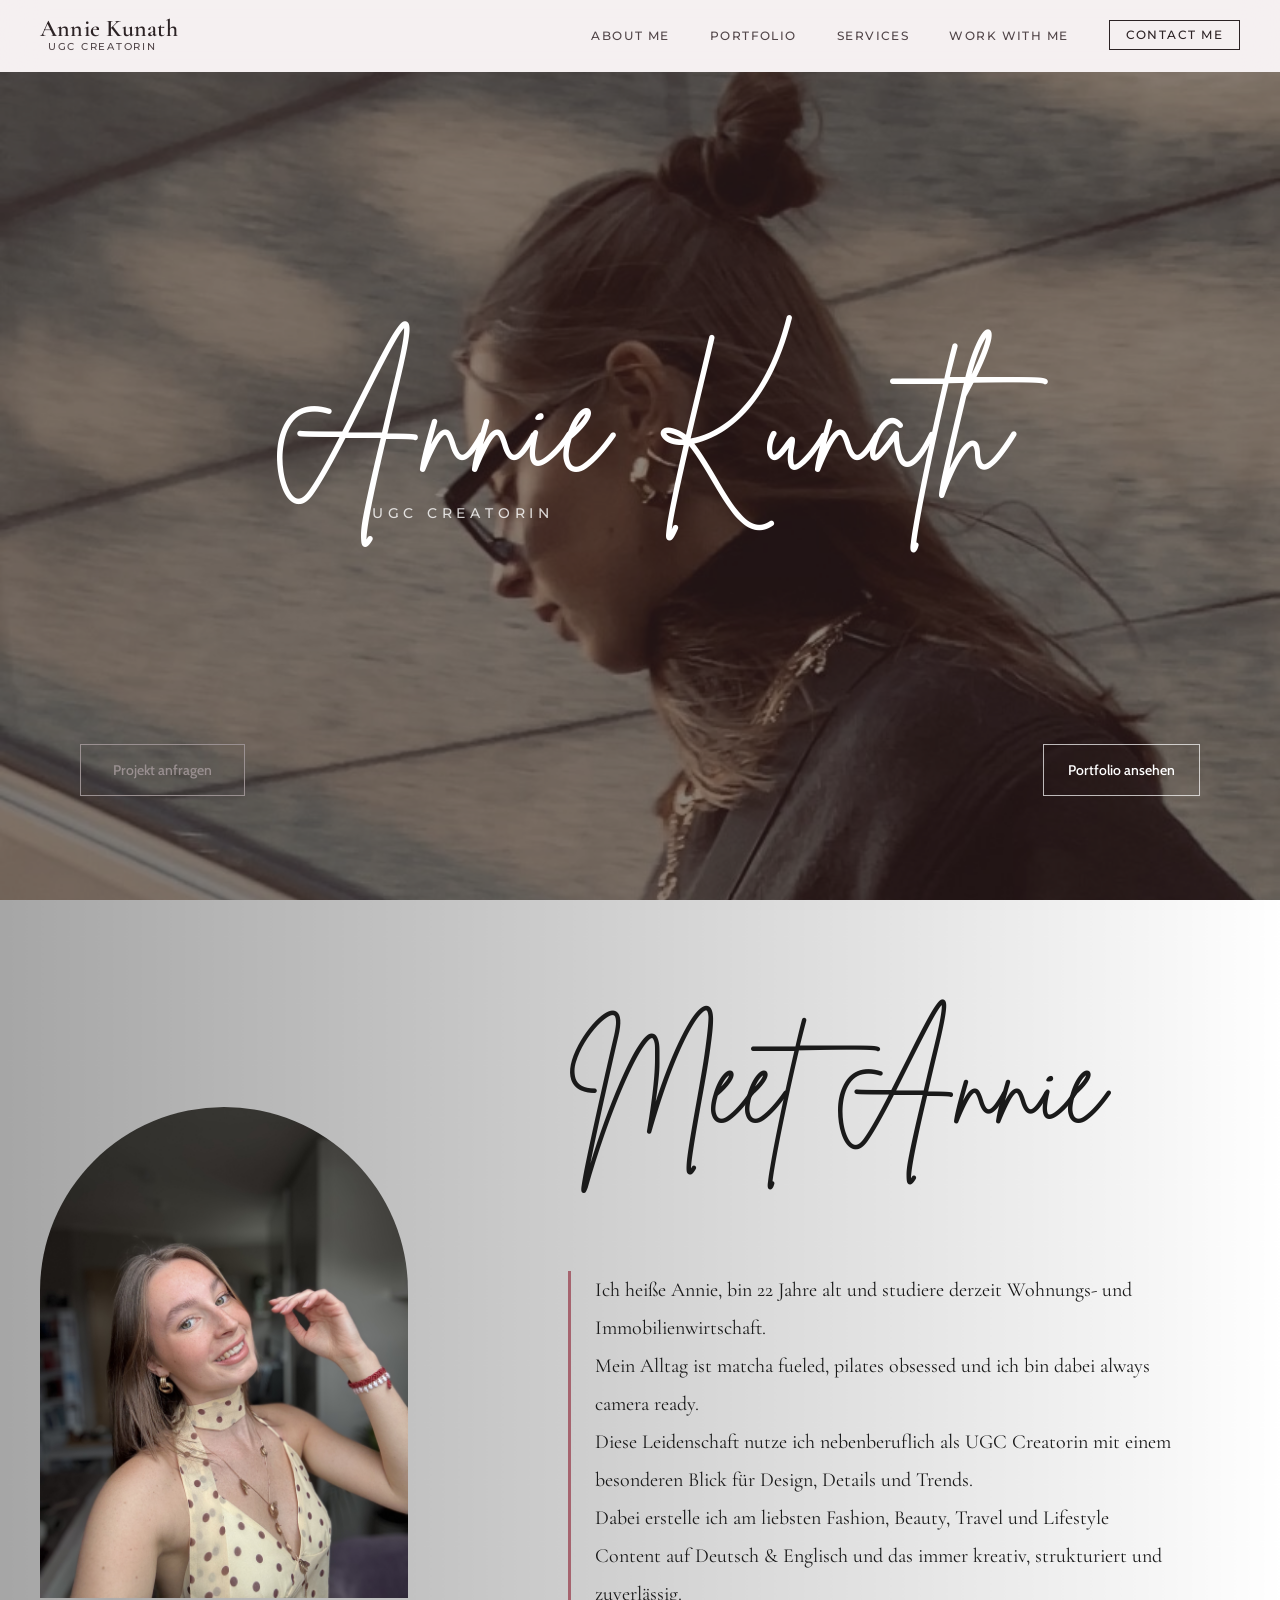
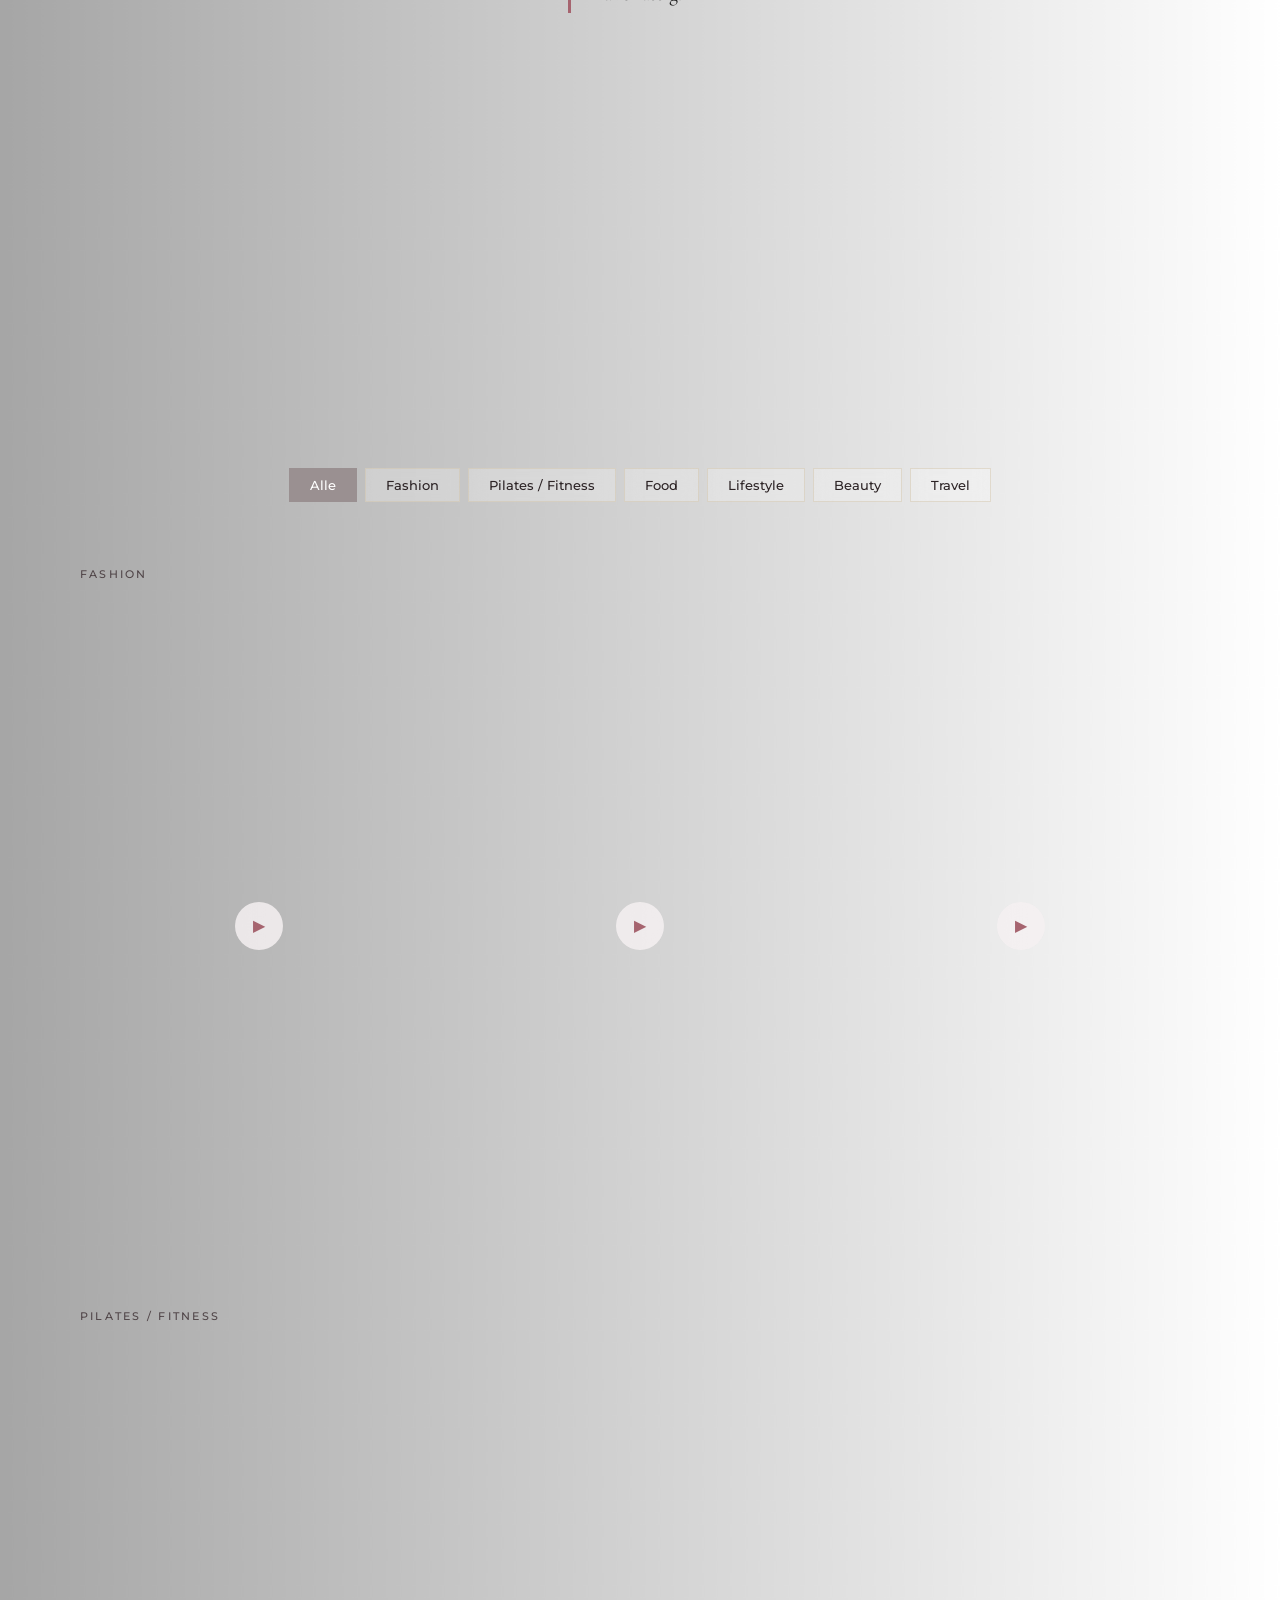
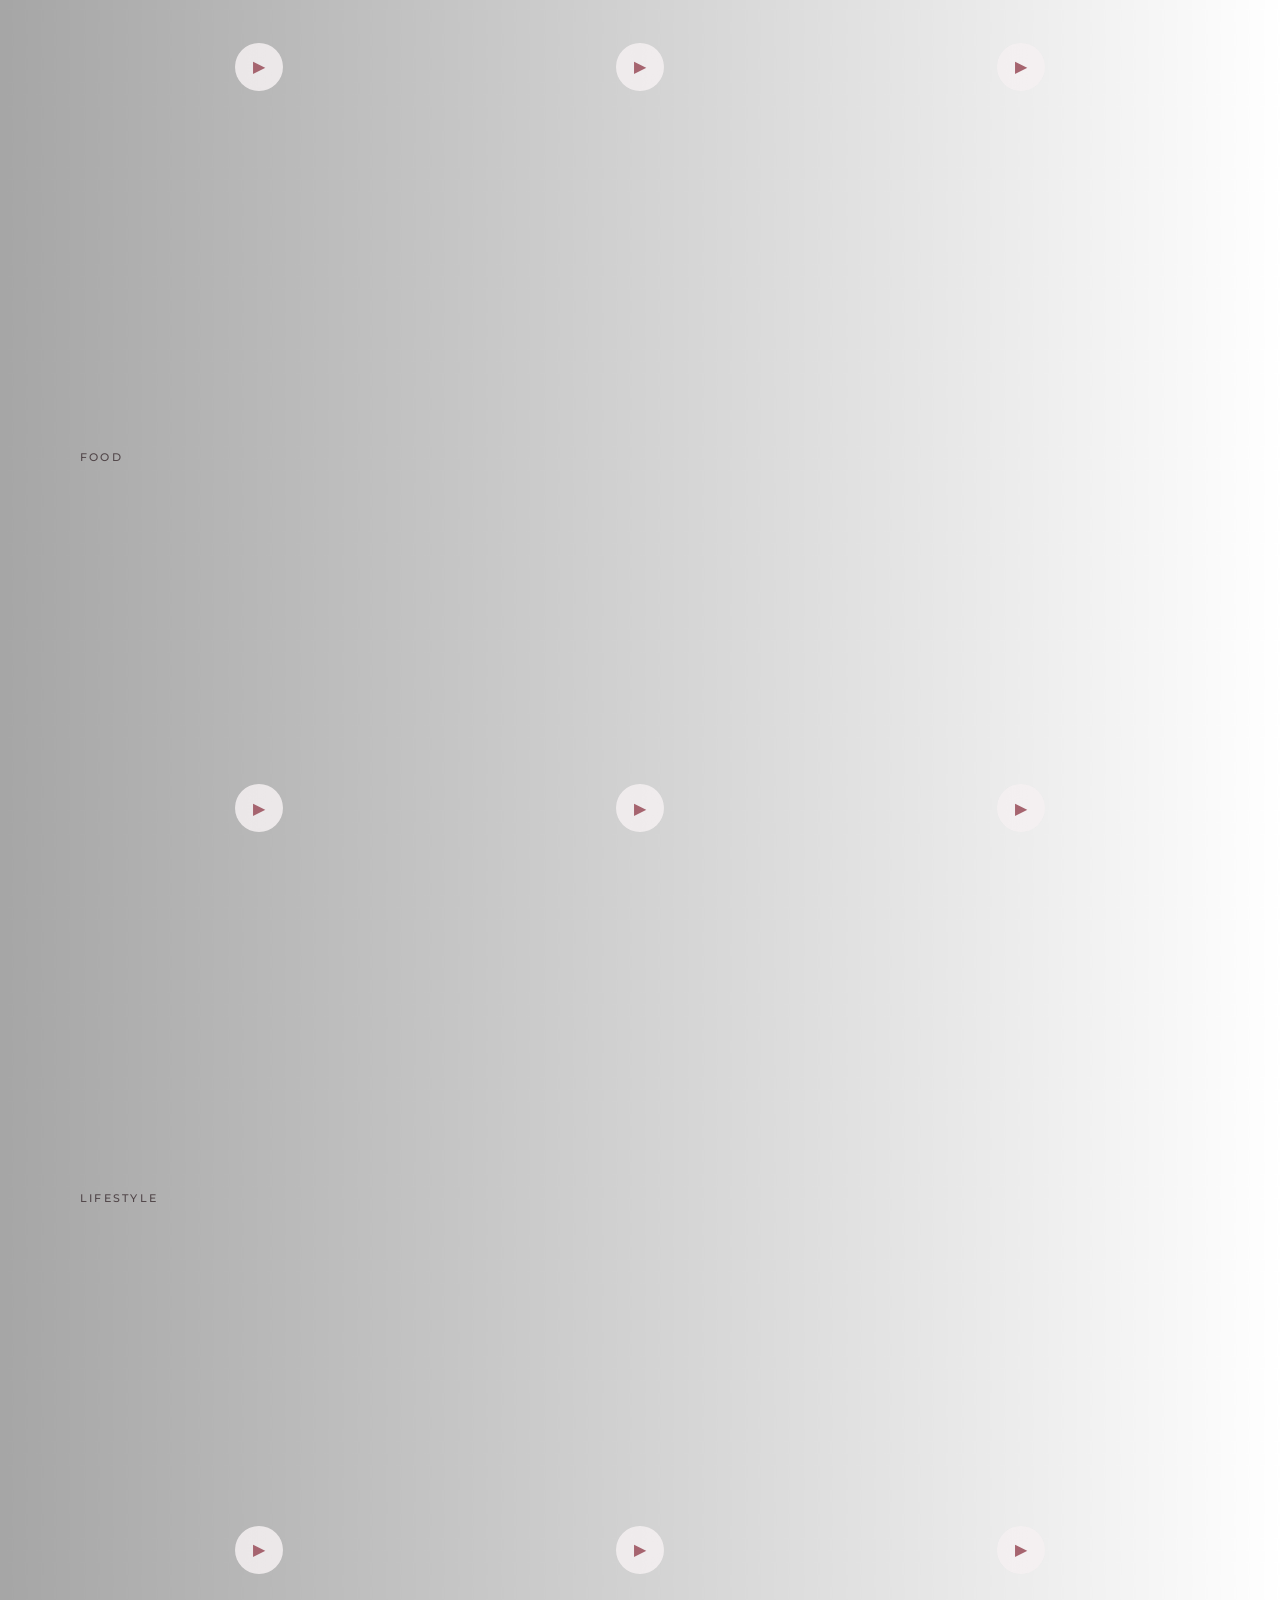
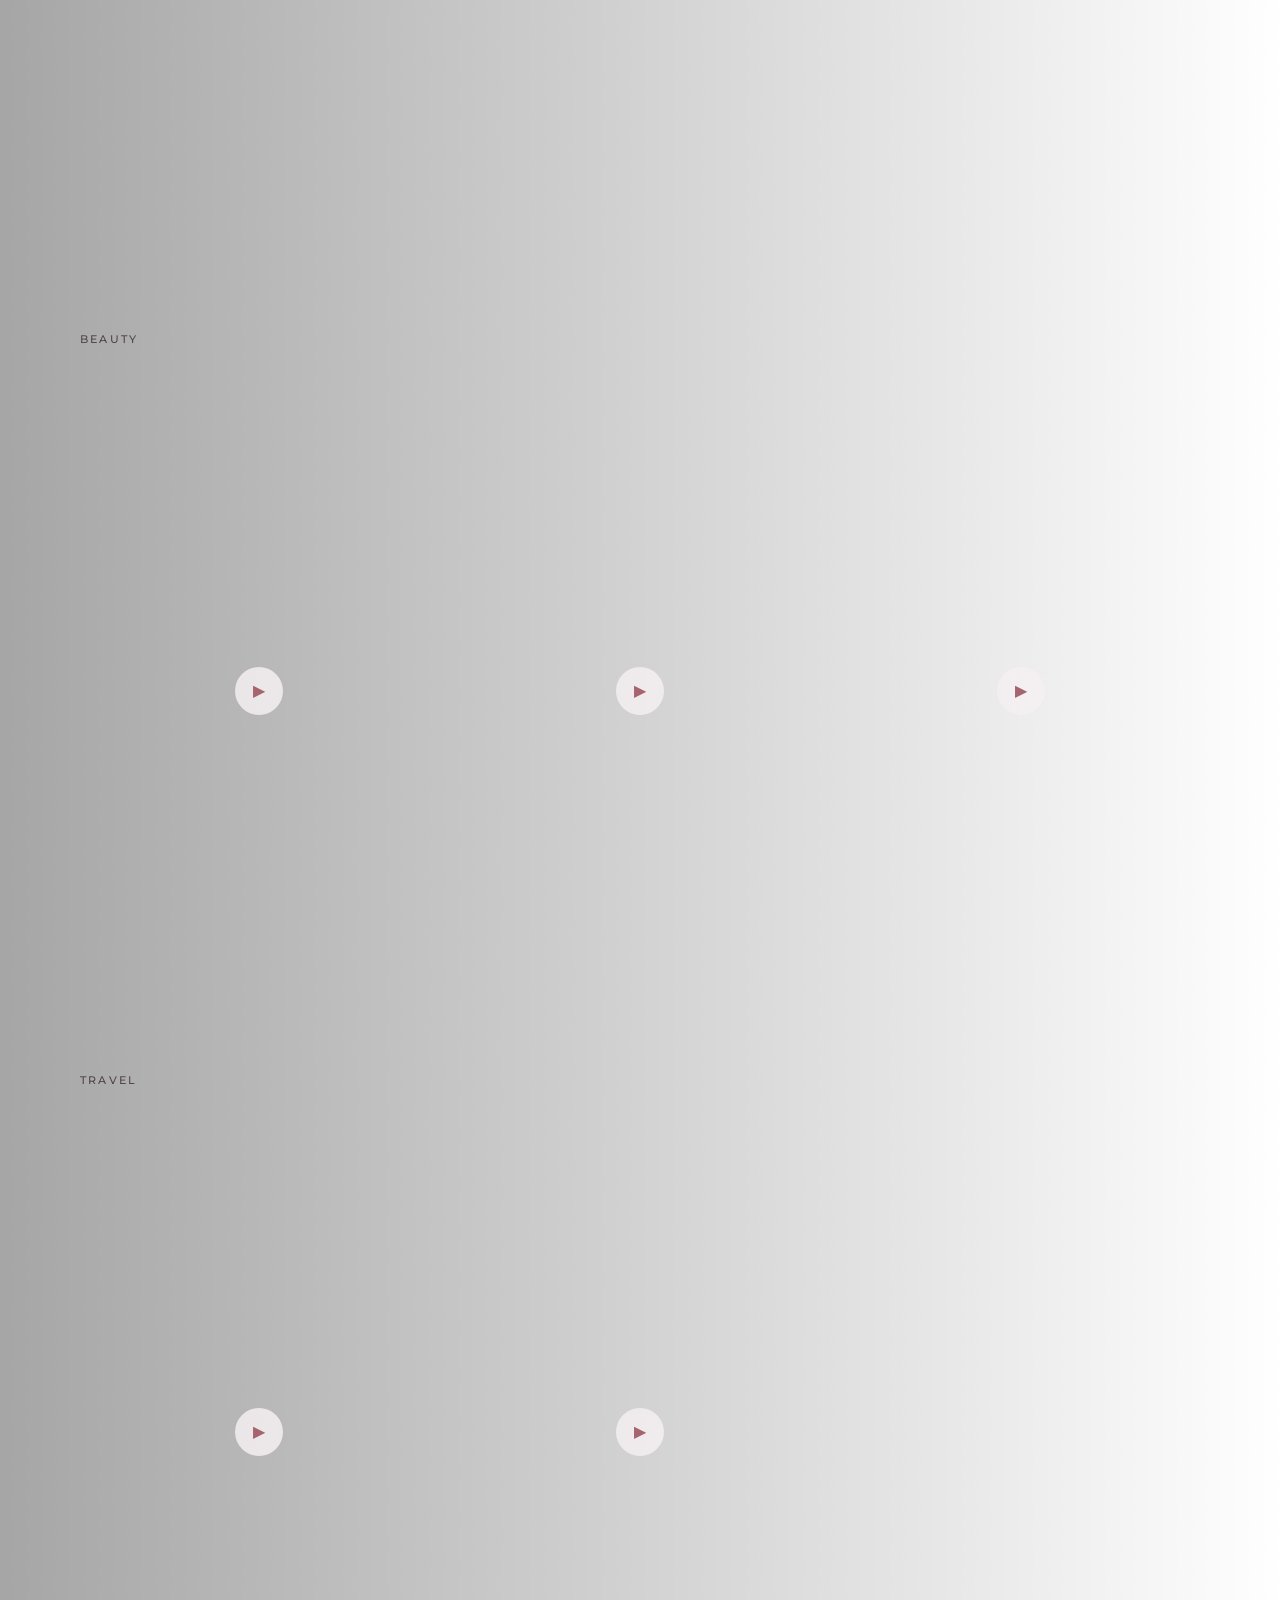
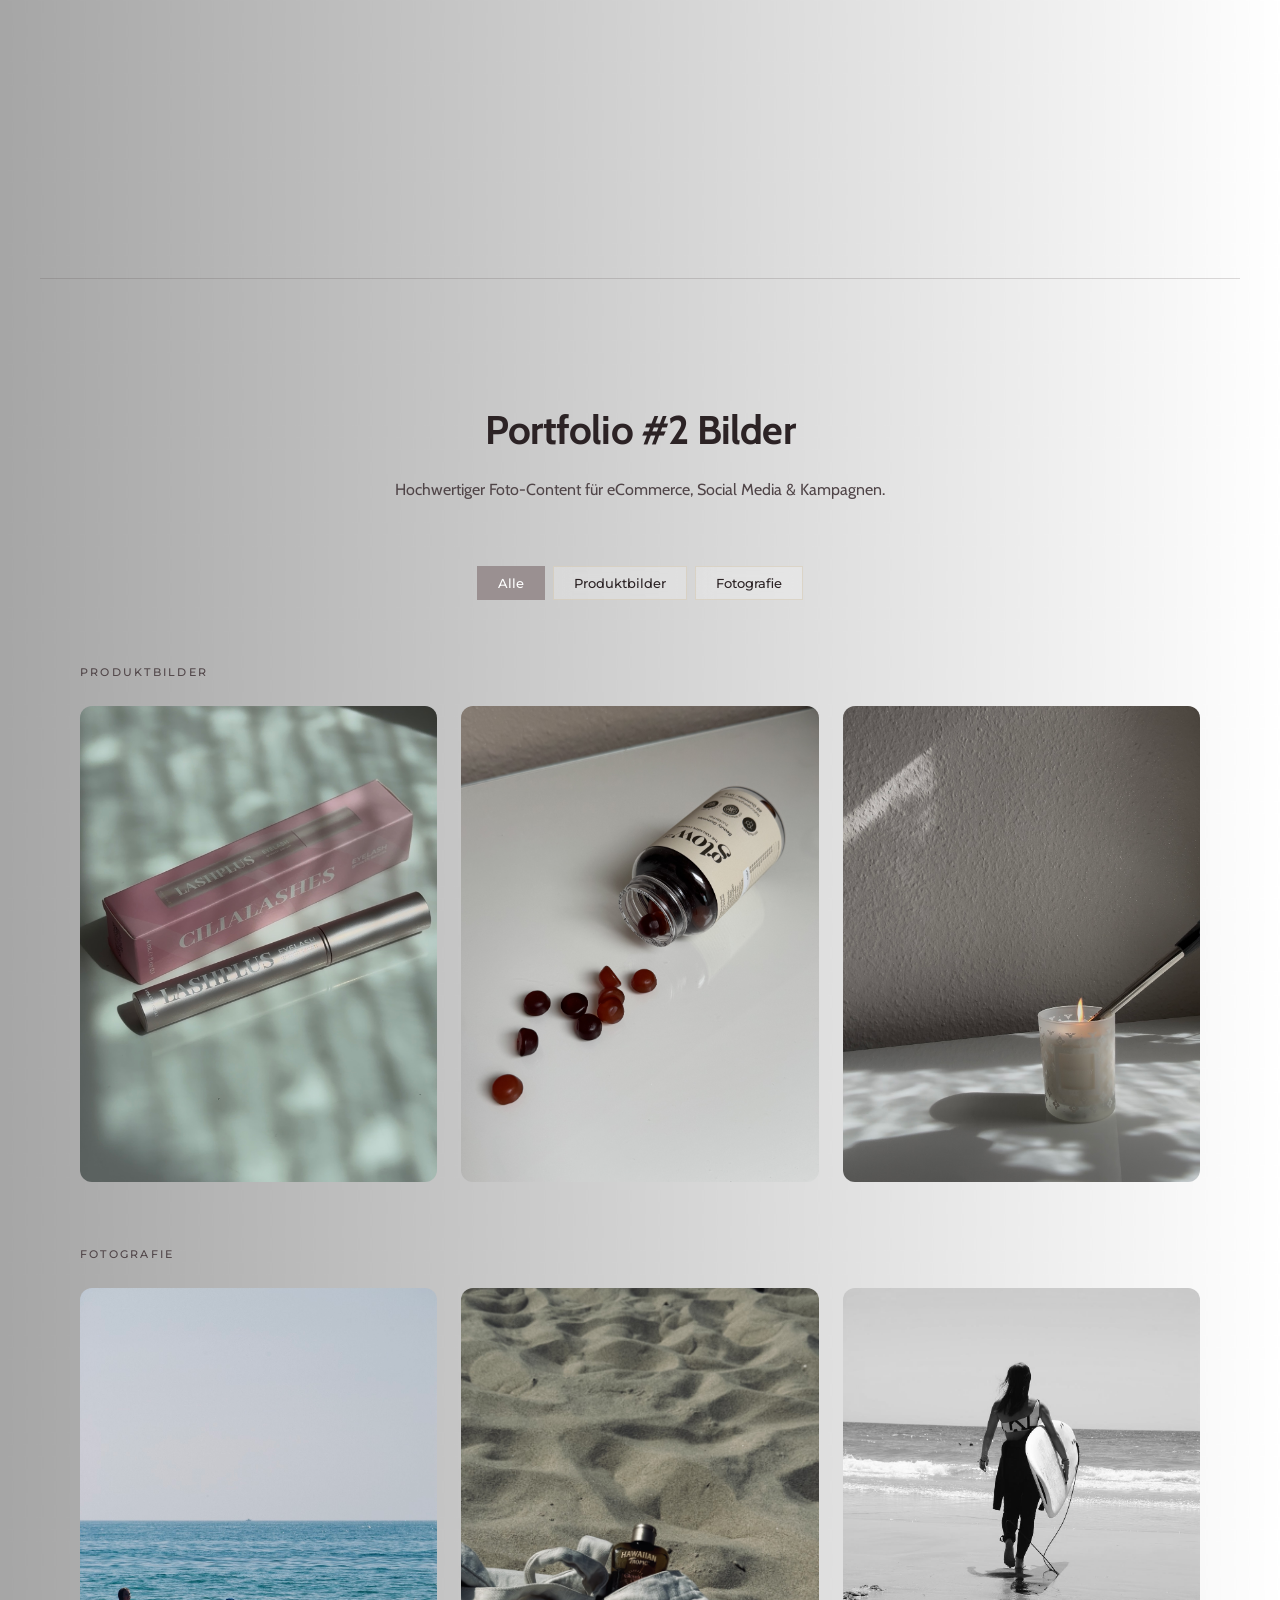
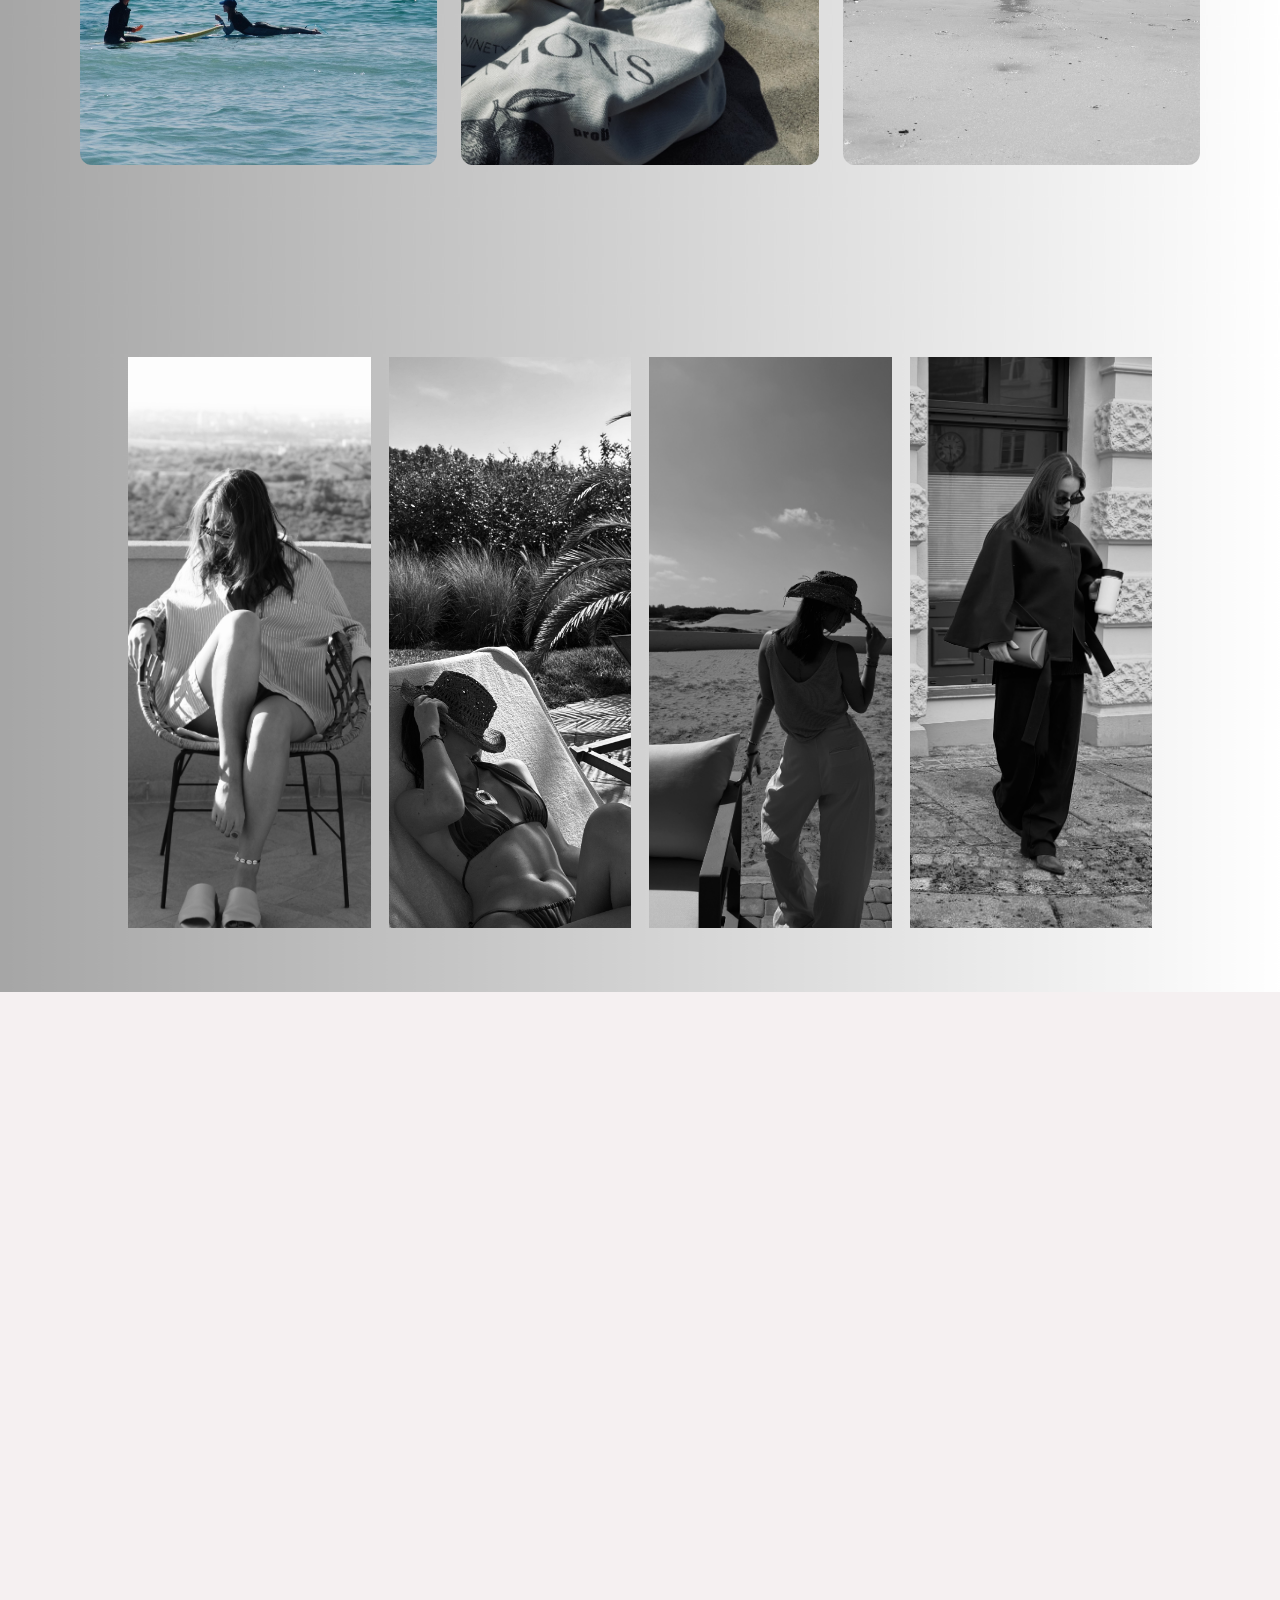
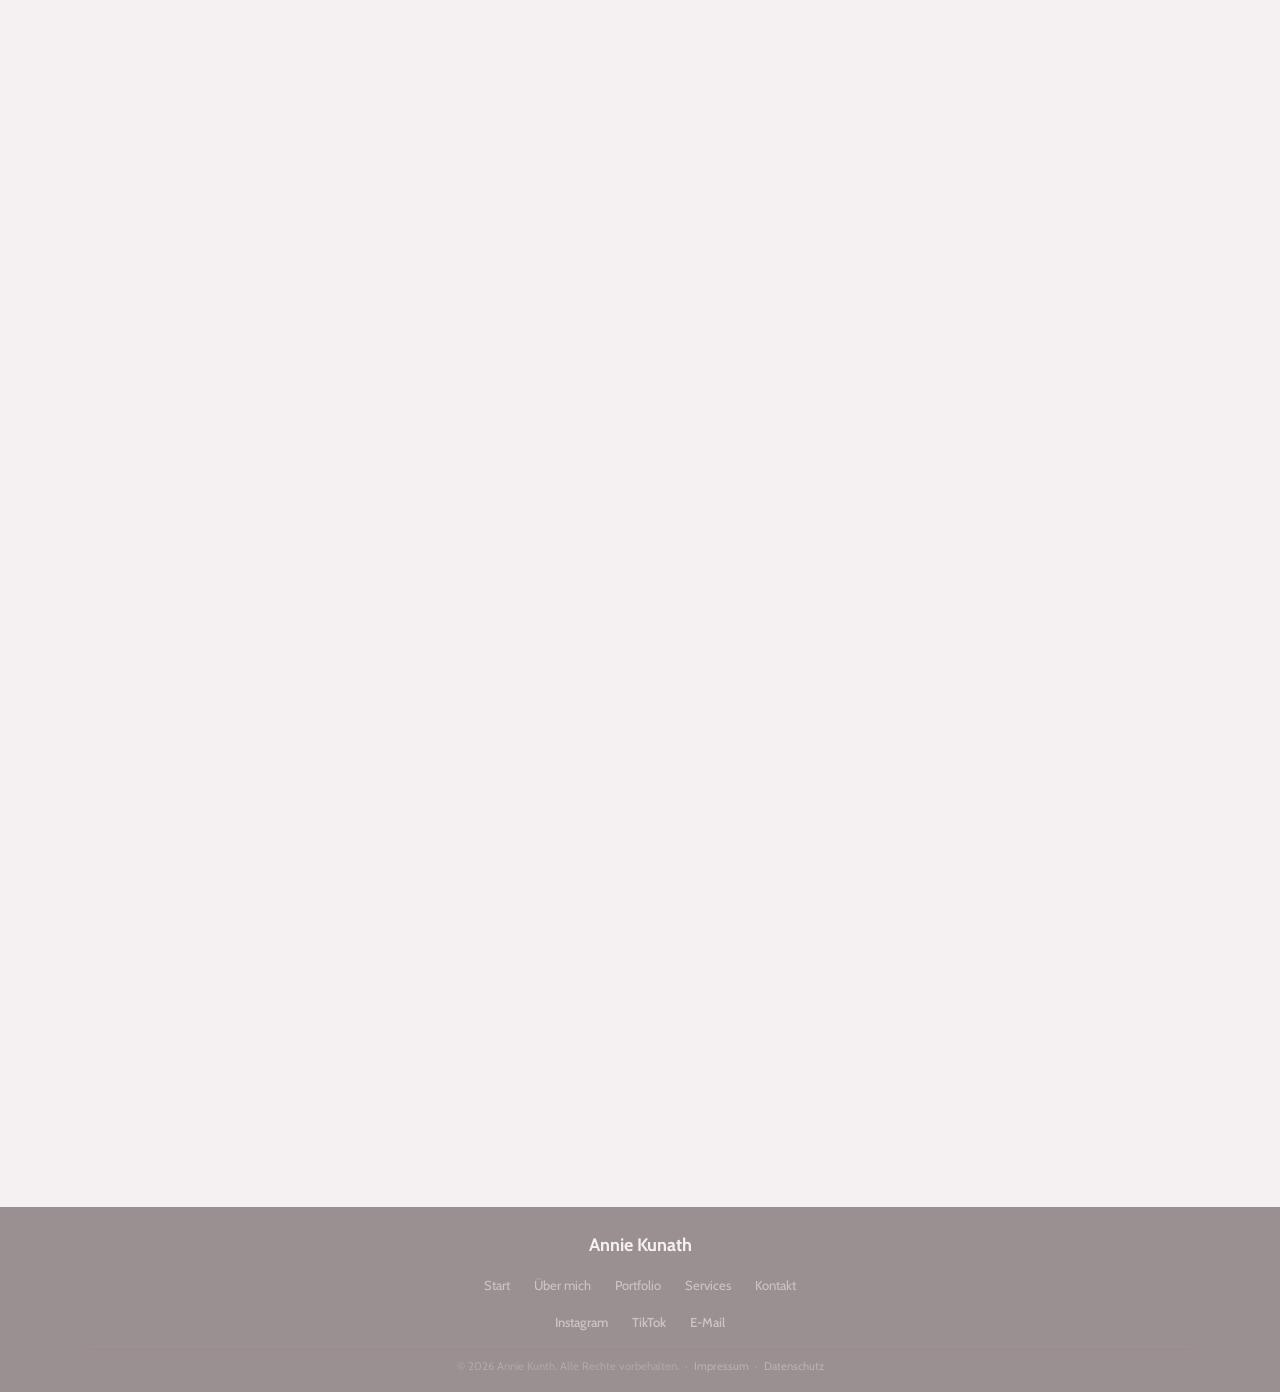
==== commit b530e3f2: "Add files via upload" ====
--- a/index.html
+++ b/index.html
@@ -148,17 +148,17 @@
                 <h3 class="portfolio__category-title">Fashion</h3>
                 <div class="portfolio__video-grid">
                     <div class="portfolio__item portfolio__item--video">
-                        <video src="Fashion/Fashion%20Video%201_Lorena%20Fashion.webm" loop playsinline preload="metadata" aria-label="Fashion Video – Lorena Fashion"></video>
+                        <video data-src="Fashion/Fashion%20Video%201_Lorena%20Fashion.webm" poster="thumbnails/fashion-1.jpg" loop playsinline preload="none" aria-label="Fashion Video – Lorena Fashion"></video>
                         <div class="portfolio__play-icon" aria-hidden="true">▶</div>
                         <div class="portfolio__overlay"><span>Lorena Fashion</span></div>
                     </div>
                     <div class="portfolio__item portfolio__item--video">
-                        <video src="Fashion/Fashion%20Video%202_Madlady%20Jeans.webm" loop playsinline preload="metadata" aria-label="Fashion Video – Madlady Jeans"></video>
+                        <video data-src="Fashion/Fashion%20Video%202_Madlady%20Jeans.webm" poster="thumbnails/fashion-2.jpg" loop playsinline preload="none" aria-label="Fashion Video – Madlady Jeans"></video>
                         <div class="portfolio__play-icon" aria-hidden="true">▶</div>
                         <div class="portfolio__overlay"><span>Madlady Jeans</span></div>
                     </div>
                     <div class="portfolio__item portfolio__item--video">
-                        <video src="Fashion/Fashion%20Video%203_Madlady%20Lounge.webm" loop playsinline preload="metadata" aria-label="Fashion Video – Madlady Lounge"></video>
+                        <video data-src="Fashion/Fashion%20Video%203_Madlady%20Lounge.webm" poster="thumbnails/fashion-3.jpg" loop playsinline preload="none" aria-label="Fashion Video – Madlady Lounge"></video>
                         <div class="portfolio__play-icon" aria-hidden="true">▶</div>
                         <div class="portfolio__overlay"><span>Madlady Lounge</span></div>
                     </div>
@@ -170,17 +170,17 @@
                 <h3 class="portfolio__category-title">Pilates / Fitness</h3>
                 <div class="portfolio__video-grid">
                     <div class="portfolio__item portfolio__item--video">
-                        <video src="Pilates/Pilates_Fitness%20Video%201_Activewear%20Video%20Icaniwill.webm" loop playsinline preload="metadata" aria-label="Pilates Video – Icaniwill Activewear"></video>
+                        <video data-src="Pilates/Pilates_Fitness%20Video%201_Activewear%20Video%20Icaniwill.webm" poster="thumbnails/pilates-1.jpg" loop playsinline preload="none" aria-label="Pilates Video – Icaniwill Activewear"></video>
                         <div class="portfolio__play-icon" aria-hidden="true">▶</div>
                         <div class="portfolio__overlay"><span>Icaniwill</span></div>
                     </div>
                     <div class="portfolio__item portfolio__item--video">
-                        <video src="Pilates/Pilates_Fitness%20Video%202_House%20of%20Balance.webm" loop playsinline preload="metadata" aria-label="Pilates Video – House of Balance"></video>
+                        <video data-src="Pilates/Pilates_Fitness%20Video%202_House%20of%20Balance.webm" poster="thumbnails/pilates-2.jpg" loop playsinline preload="none" aria-label="Pilates Video – House of Balance"></video>
                         <div class="portfolio__play-icon" aria-hidden="true">▶</div>
                         <div class="portfolio__overlay"><span>House of Balance</span></div>
                     </div>
                     <div class="portfolio__item portfolio__item--video">
-                        <video src="Pilates/Pilates_Fitness%20Video%203_Video%20Pilatesstudio_%20Icaniwill%20.webm" loop playsinline preload="metadata" aria-label="Pilates Video – Pilatesstudio Icaniwill"></video>
+                        <video data-src="Pilates/Pilates_Fitness%20Video%203_Video%20Pilatesstudio_%20Icaniwill%20.webm" poster="thumbnails/pilates-3.jpg" loop playsinline preload="none" aria-label="Pilates Video – Pilatesstudio Icaniwill"></video>
                         <div class="portfolio__play-icon" aria-hidden="true">▶</div>
                         <div class="portfolio__overlay"><span>Pilatesstudio</span></div>
                     </div>
@@ -192,17 +192,17 @@
                 <h3 class="portfolio__category-title">Food</h3>
                 <div class="portfolio__video-grid">
                     <div class="portfolio__item portfolio__item--video">
-                        <video src="Food/Food%20Video%201_Lemoneasy%20Video%20Kochen.webm" loop playsinline preload="metadata" aria-label="Food Video – Lemoneasy Kochen"></video>
+                        <video data-src="Food/Food%20Video%201_Lemoneasy%20Video%20Kochen.webm" poster="thumbnails/food-1.jpg" loop playsinline preload="none" aria-label="Food Video – Lemoneasy Kochen"></video>
                         <div class="portfolio__play-icon" aria-hidden="true">▶</div>
                         <div class="portfolio__overlay"><span>Lemoneasy</span></div>
                     </div>
                     <div class="portfolio__item portfolio__item--video">
-                        <video src="Food/Food%20Video%202_TWONATURALS%20Video.webm" loop playsinline preload="metadata" aria-label="Food Video – TWONATURALS"></video>
+                        <video data-src="Food/Food%20Video%202_TWONATURALS%20Video.webm" poster="thumbnails/food-2.jpg" loop playsinline preload="none" aria-label="Food Video – TWONATURALS"></video>
                         <div class="portfolio__play-icon" aria-hidden="true">▶</div>
                         <div class="portfolio__overlay"><span>TWONATURALS</span></div>
                     </div>
                     <div class="portfolio__item portfolio__item--video">
-                        <video src="Food/Food%20Video%203_Bananenbrot%20.webm" loop playsinline preload="metadata" aria-label="Food Video – Bananenbrot"></video>
+                        <video data-src="Food/Food%20Video%203_Bananenbrot%20.webm" poster="thumbnails/food-3.jpg" loop playsinline preload="none" aria-label="Food Video – Bananenbrot"></video>
                         <div class="portfolio__play-icon" aria-hidden="true">▶</div>
                         <div class="portfolio__overlay"><span>Bananenbrot</span></div>
                     </div>
@@ -214,17 +214,17 @@
                 <h3 class="portfolio__category-title">Lifestyle</h3>
                 <div class="portfolio__video-grid">
                     <div class="portfolio__item portfolio__item--video">
-                        <video src="Lifestyle/Lifestyle%20Video%201_Video%20Parf%C3%BCmwerk.webm" loop playsinline preload="metadata" aria-label="Lifestyle Video – Parfümwerk"></video>
+                        <video data-src="Lifestyle/Lifestyle%20Video%201_Video%20Parf%C3%BCmwerk.webm" poster="thumbnails/lifestyle-1.jpg" loop playsinline preload="none" aria-label="Lifestyle Video – Parfümwerk"></video>
                         <div class="portfolio__play-icon" aria-hidden="true">▶</div>
                         <div class="portfolio__overlay"><span>Parfümwerk</span></div>
                     </div>
                     <div class="portfolio__item portfolio__item--video">
-                        <video src="Lifestyle/Lifestyle%20Video%202_Unboxing%20Lemoneasy.webm" loop playsinline preload="metadata" aria-label="Lifestyle Video – Unboxing Lemoneasy"></video>
+                        <video data-src="Lifestyle/Lifestyle%20Video%202_Unboxing%20Lemoneasy.webm" poster="thumbnails/lifestyle-2.jpg" loop playsinline preload="none" aria-label="Lifestyle Video – Unboxing Lemoneasy"></video>
                         <div class="portfolio__play-icon" aria-hidden="true">▶</div>
                         <div class="portfolio__overlay"><span>Lemoneasy Unboxing</span></div>
                     </div>
                     <div class="portfolio__item portfolio__item--video">
-                        <video src="Lifestyle/Lifestyle%20Video%203_Kamill%20.webm" loop playsinline preload="metadata" aria-label="Lifestyle Video – Kamill"></video>
+                        <video data-src="Lifestyle/Lifestyle%20Video%203_Kamill%20.webm" poster="thumbnails/lifestyle-3.jpg" loop playsinline preload="none" aria-label="Lifestyle Video – Kamill"></video>
                         <div class="portfolio__play-icon" aria-hidden="true">▶</div>
                         <div class="portfolio__overlay"><span>Kamill</span></div>
                     </div>
@@ -236,17 +236,17 @@
                 <h3 class="portfolio__category-title">Beauty</h3>
                 <div class="portfolio__video-grid">
                     <div class="portfolio__item portfolio__item--video">
-                        <video src="Beauty/Beauty%20Video%201_Guhl%20Haar.webm" loop playsinline preload="metadata" aria-label="Beauty Video – Guhl Haar"></video>
+                        <video data-src="Beauty/Beauty%20Video%201_Guhl%20Haar.webm" poster="thumbnails/beauty-1.jpg" loop playsinline preload="none" aria-label="Beauty Video – Guhl Haar"></video>
                         <div class="portfolio__play-icon" aria-hidden="true">▶</div>
                         <div class="portfolio__overlay"><span>Guhl Haar</span></div>
                     </div>
                     <div class="portfolio__item portfolio__item--video">
-                        <video src="Beauty/Beauty%20Video%202_Olaplex.webm" loop playsinline preload="metadata" aria-label="Beauty Video – Olaplex"></video>
+                        <video data-src="Beauty/Beauty%20Video%202_Olaplex.webm" poster="thumbnails/beauty-2.jpg" loop playsinline preload="none" aria-label="Beauty Video – Olaplex"></video>
                         <div class="portfolio__play-icon" aria-hidden="true">▶</div>
                         <div class="portfolio__overlay"><span>Olaplex</span></div>
                     </div>
                     <div class="portfolio__item portfolio__item--video">
-                        <video src="Beauty/Beauty%20Video%203_Koryo%20Skincare.webm" loop playsinline preload="metadata" aria-label="Beauty Video – Koryo Skincare"></video>
+                        <video data-src="Beauty/Beauty%20Video%203_Koryo%20Skincare.webm" poster="thumbnails/beauty-3.jpg" loop playsinline preload="none" aria-label="Beauty Video – Koryo Skincare"></video>
                         <div class="portfolio__play-icon" aria-hidden="true">▶</div>
                         <div class="portfolio__overlay"><span>Koryo Skincare</span></div>
                     </div>
@@ -258,12 +258,12 @@
                 <h3 class="portfolio__category-title">Travel</h3>
                 <div class="portfolio__video-grid">
                     <div class="portfolio__item portfolio__item--video">
-                        <video src="Travel/Travel-Video-1_Koryo-Video.webm" loop playsinline preload="metadata" aria-label="Travel Video 1 – Koryo"></video>
+                        <video data-src="Travel/Travel-Video-1_Koryo-Video.webm" poster="thumbnails/travel-1.jpg" loop playsinline preload="none" aria-label="Travel Video 1 – Koryo"></video>
                         <div class="portfolio__play-icon" aria-hidden="true">▶</div>
                         <div class="portfolio__overlay"><span>Koryo</span></div>
                     </div>
                     <div class="portfolio__item portfolio__item--video">
-                        <video src="Travel/Travel-Video-2_Koryo-Video.webm" loop playsinline preload="metadata" aria-label="Travel Video 2 – Koryo"></video>
+                        <video data-src="Travel/Travel-Video-2_Koryo-Video.webm" poster="thumbnails/travel-2.jpg" loop playsinline preload="none" aria-label="Travel Video 2 – Koryo"></video>
                         <div class="portfolio__play-icon" aria-hidden="true">▶</div>
                         <div class="portfolio__overlay"><span>Koryo</span></div>
                     </div>
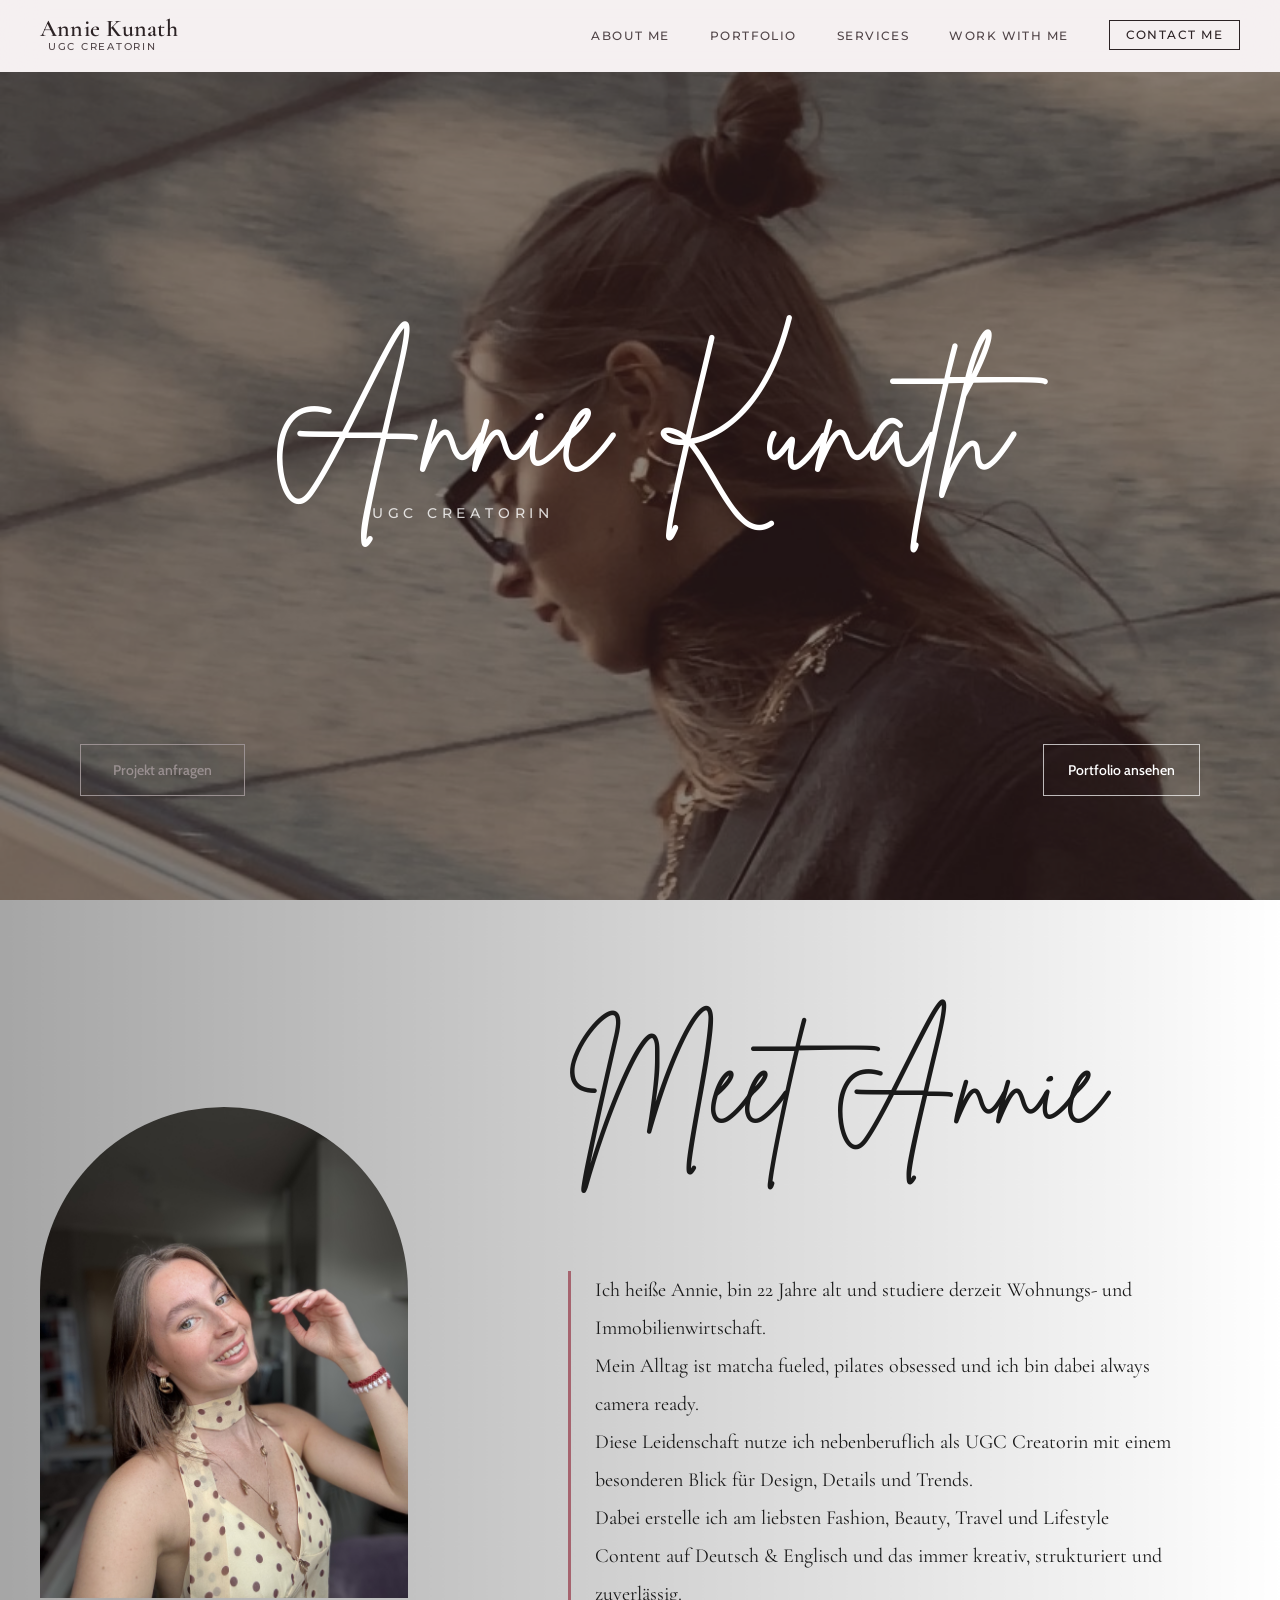
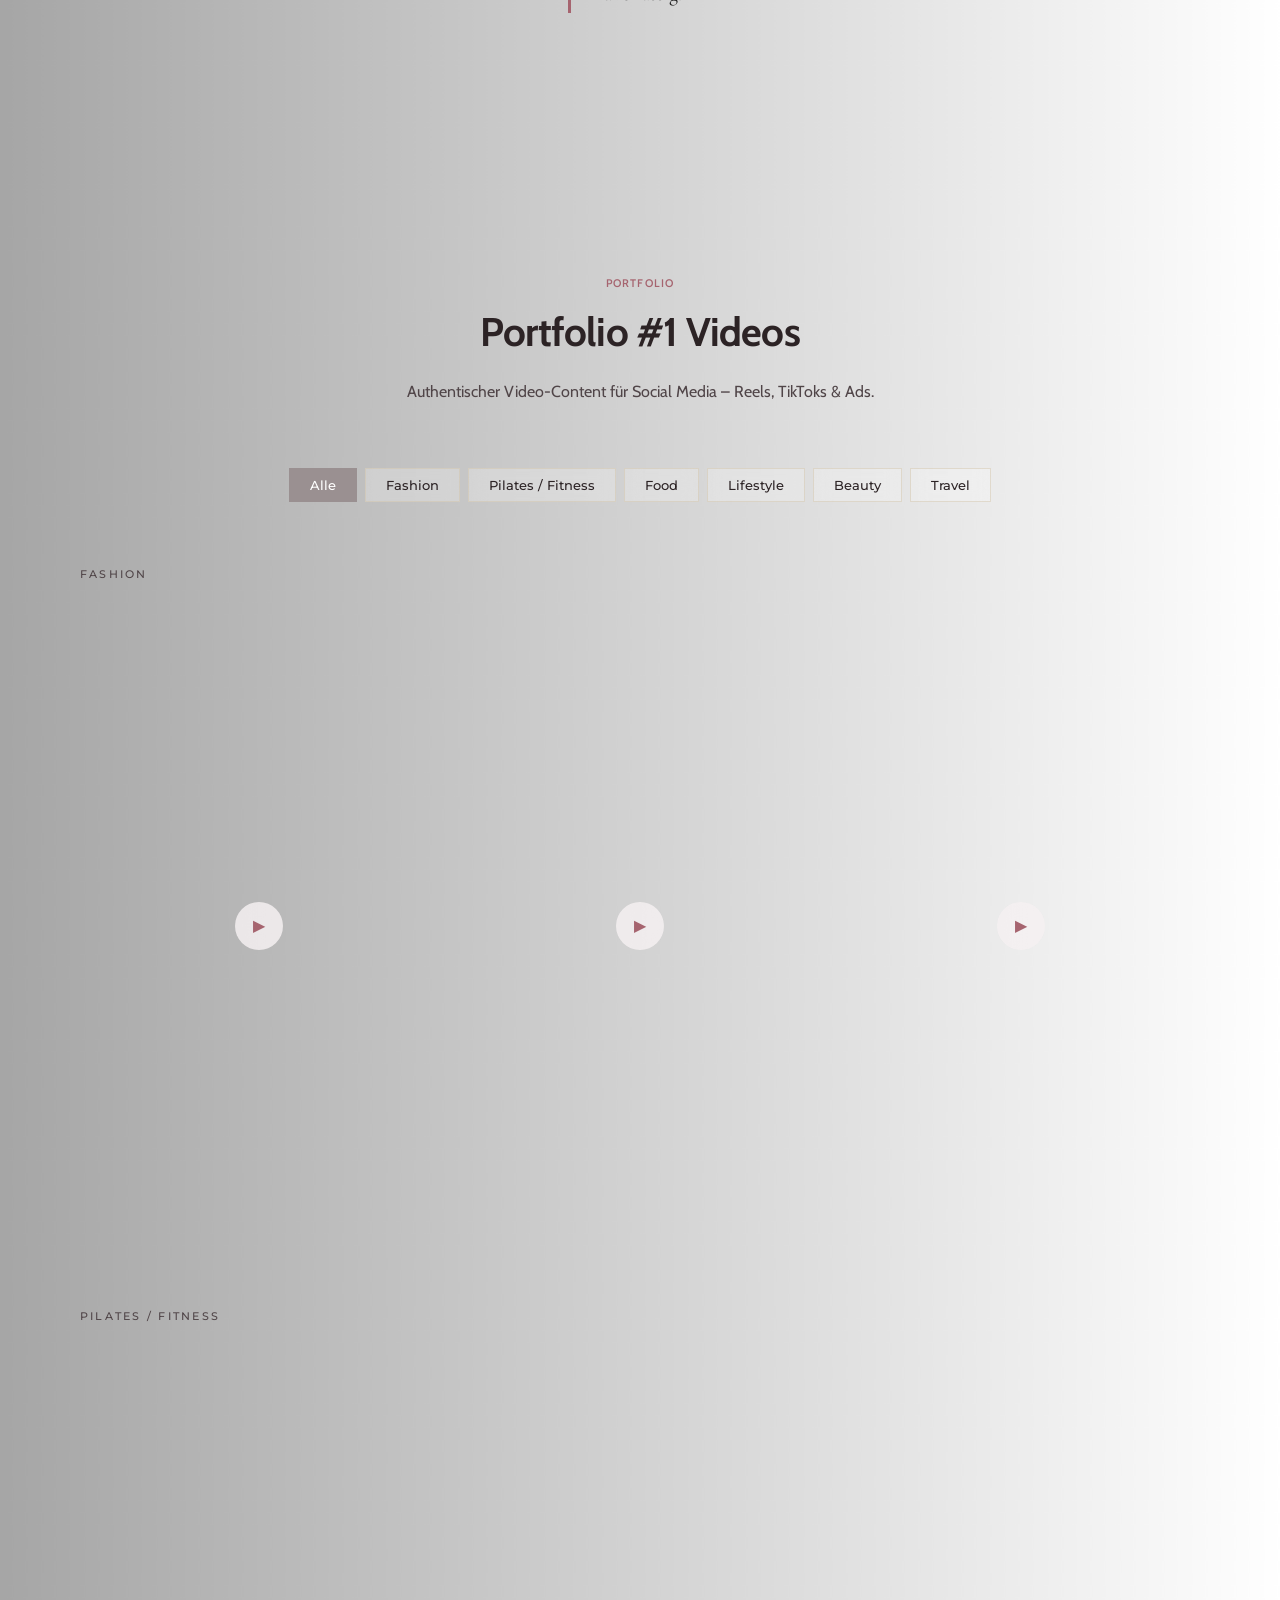
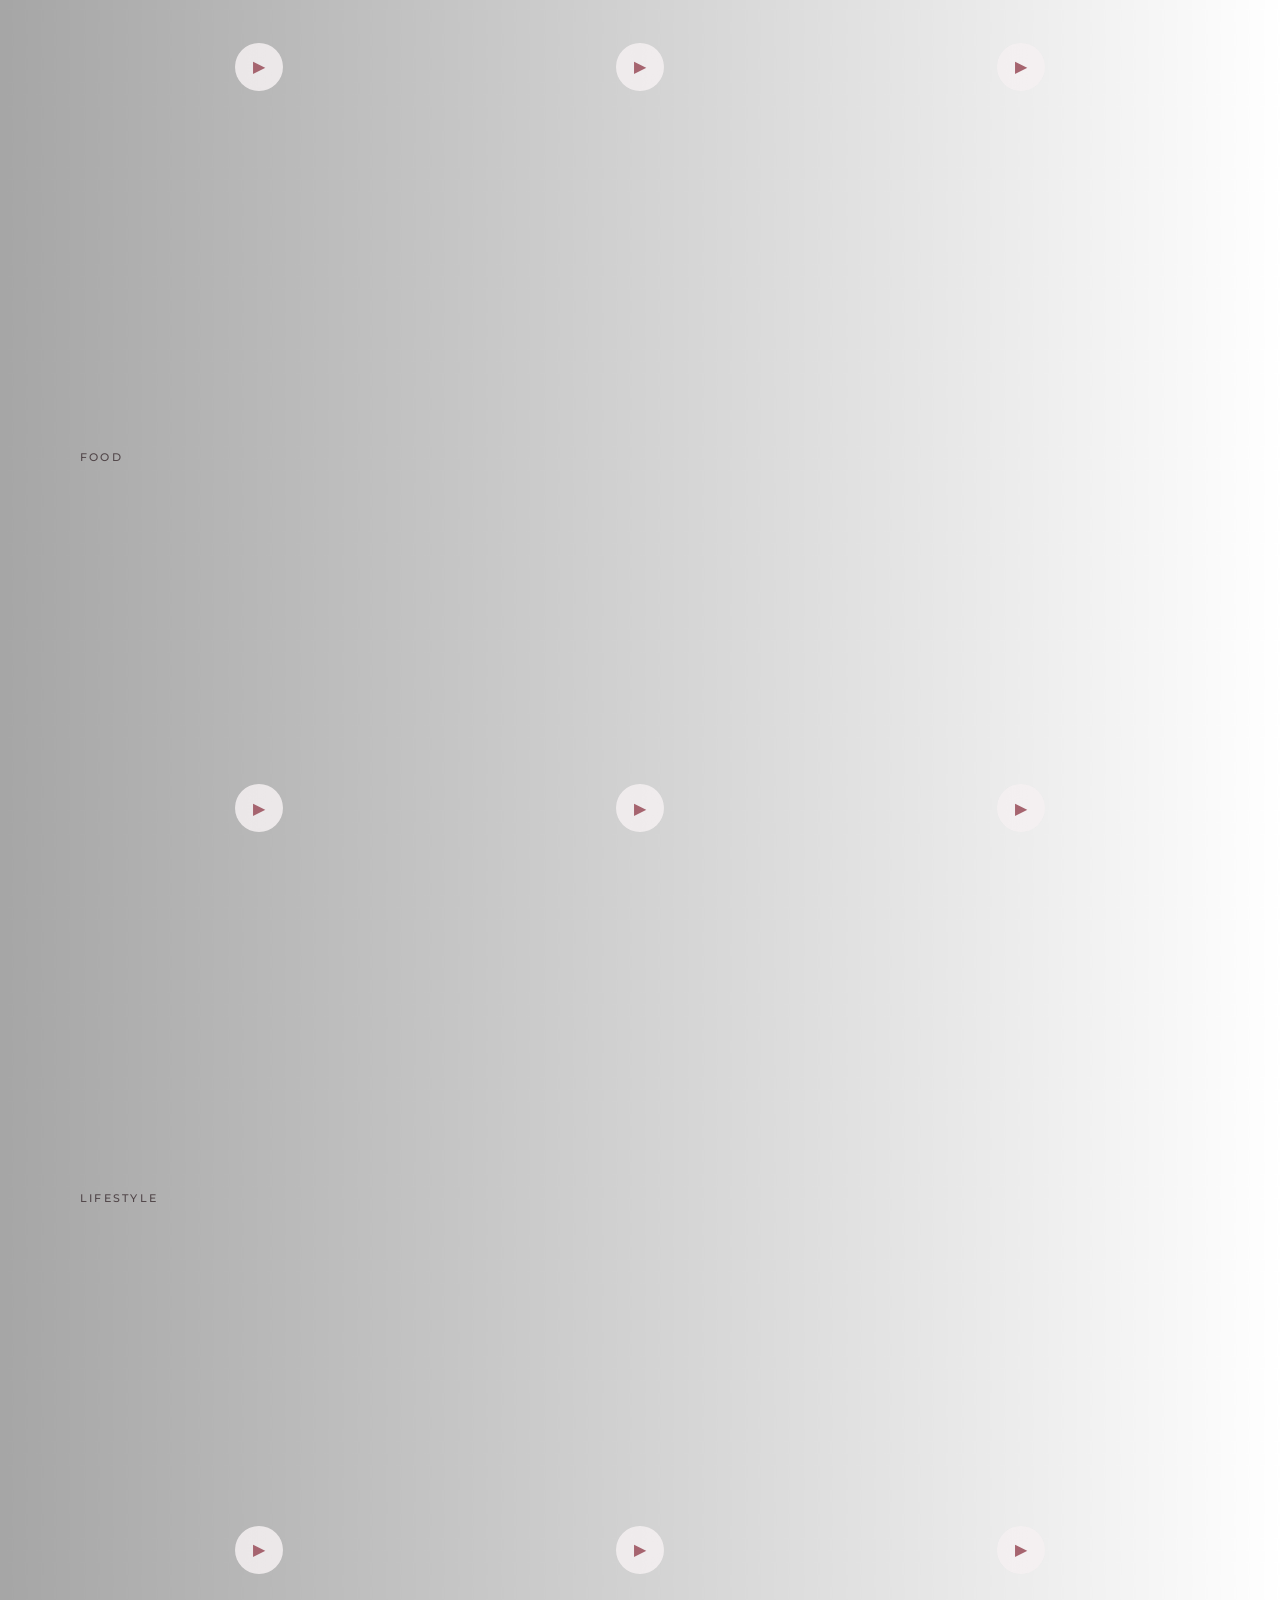
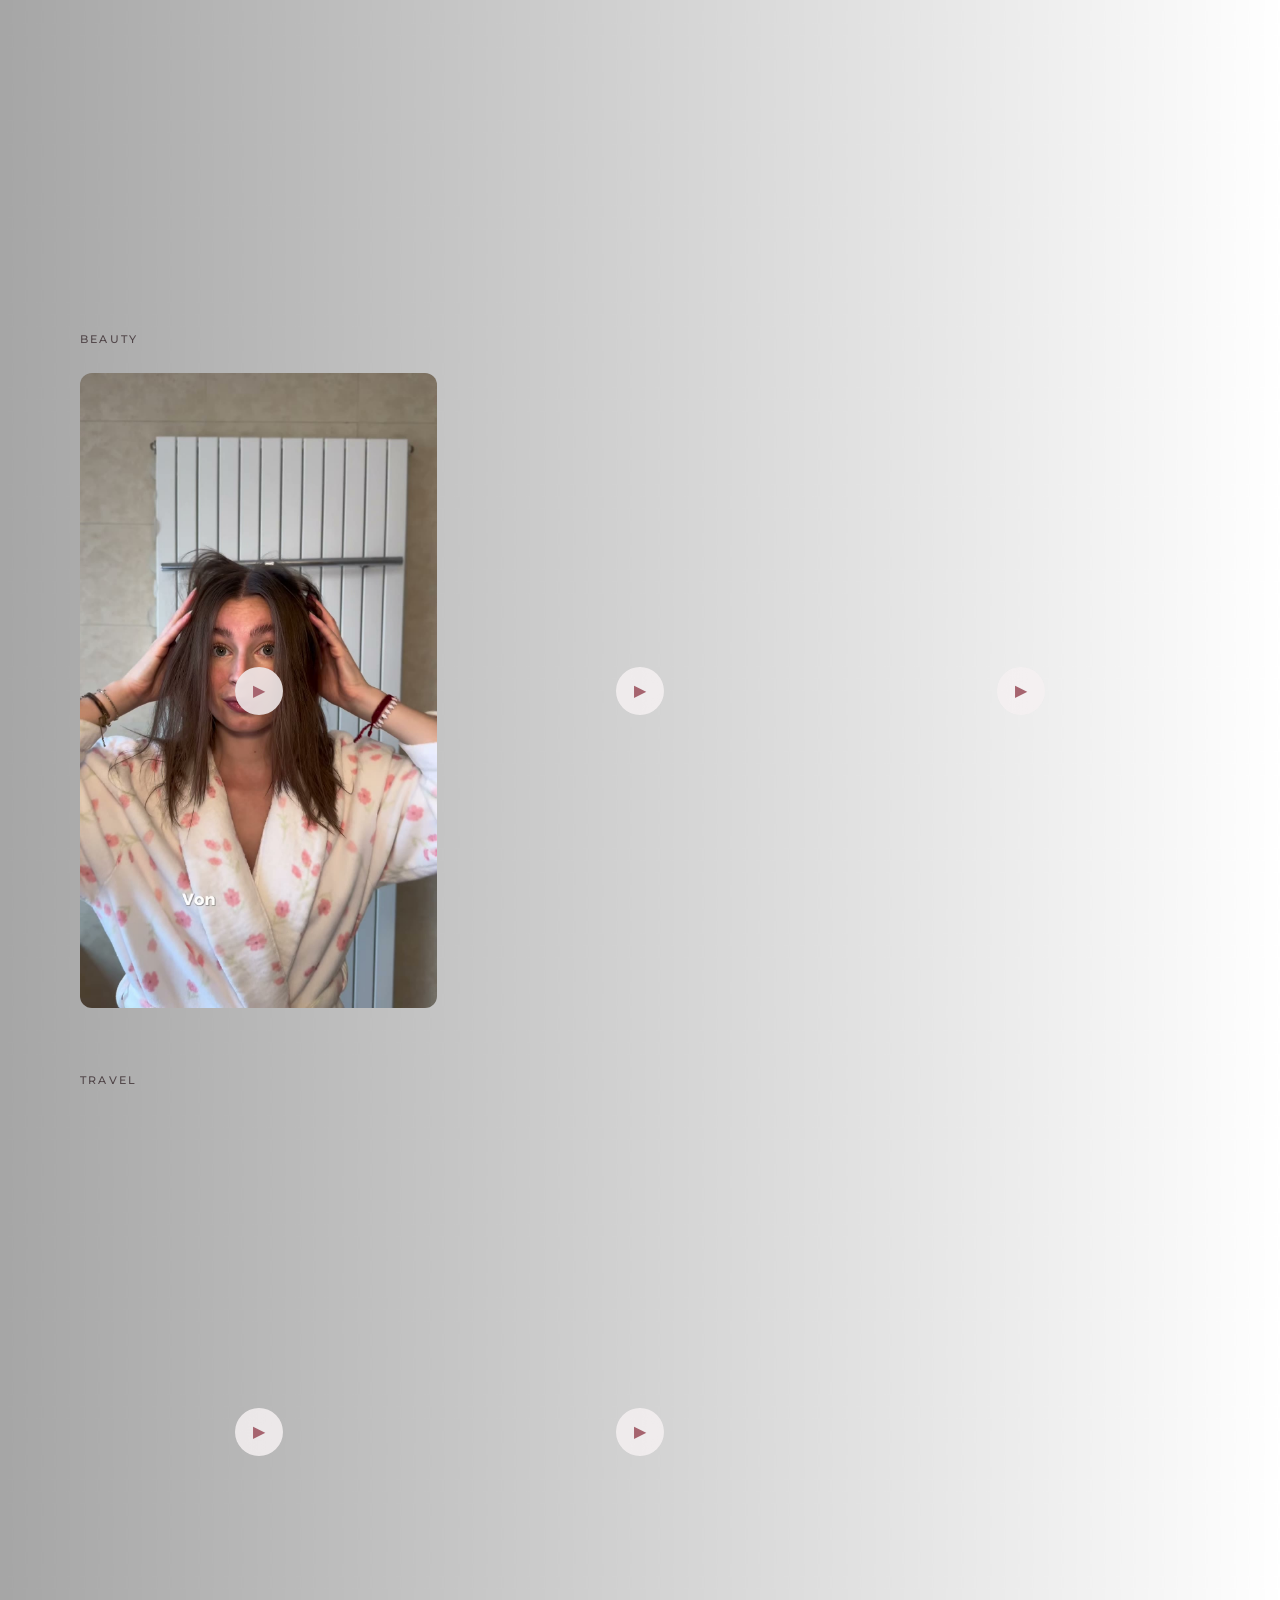
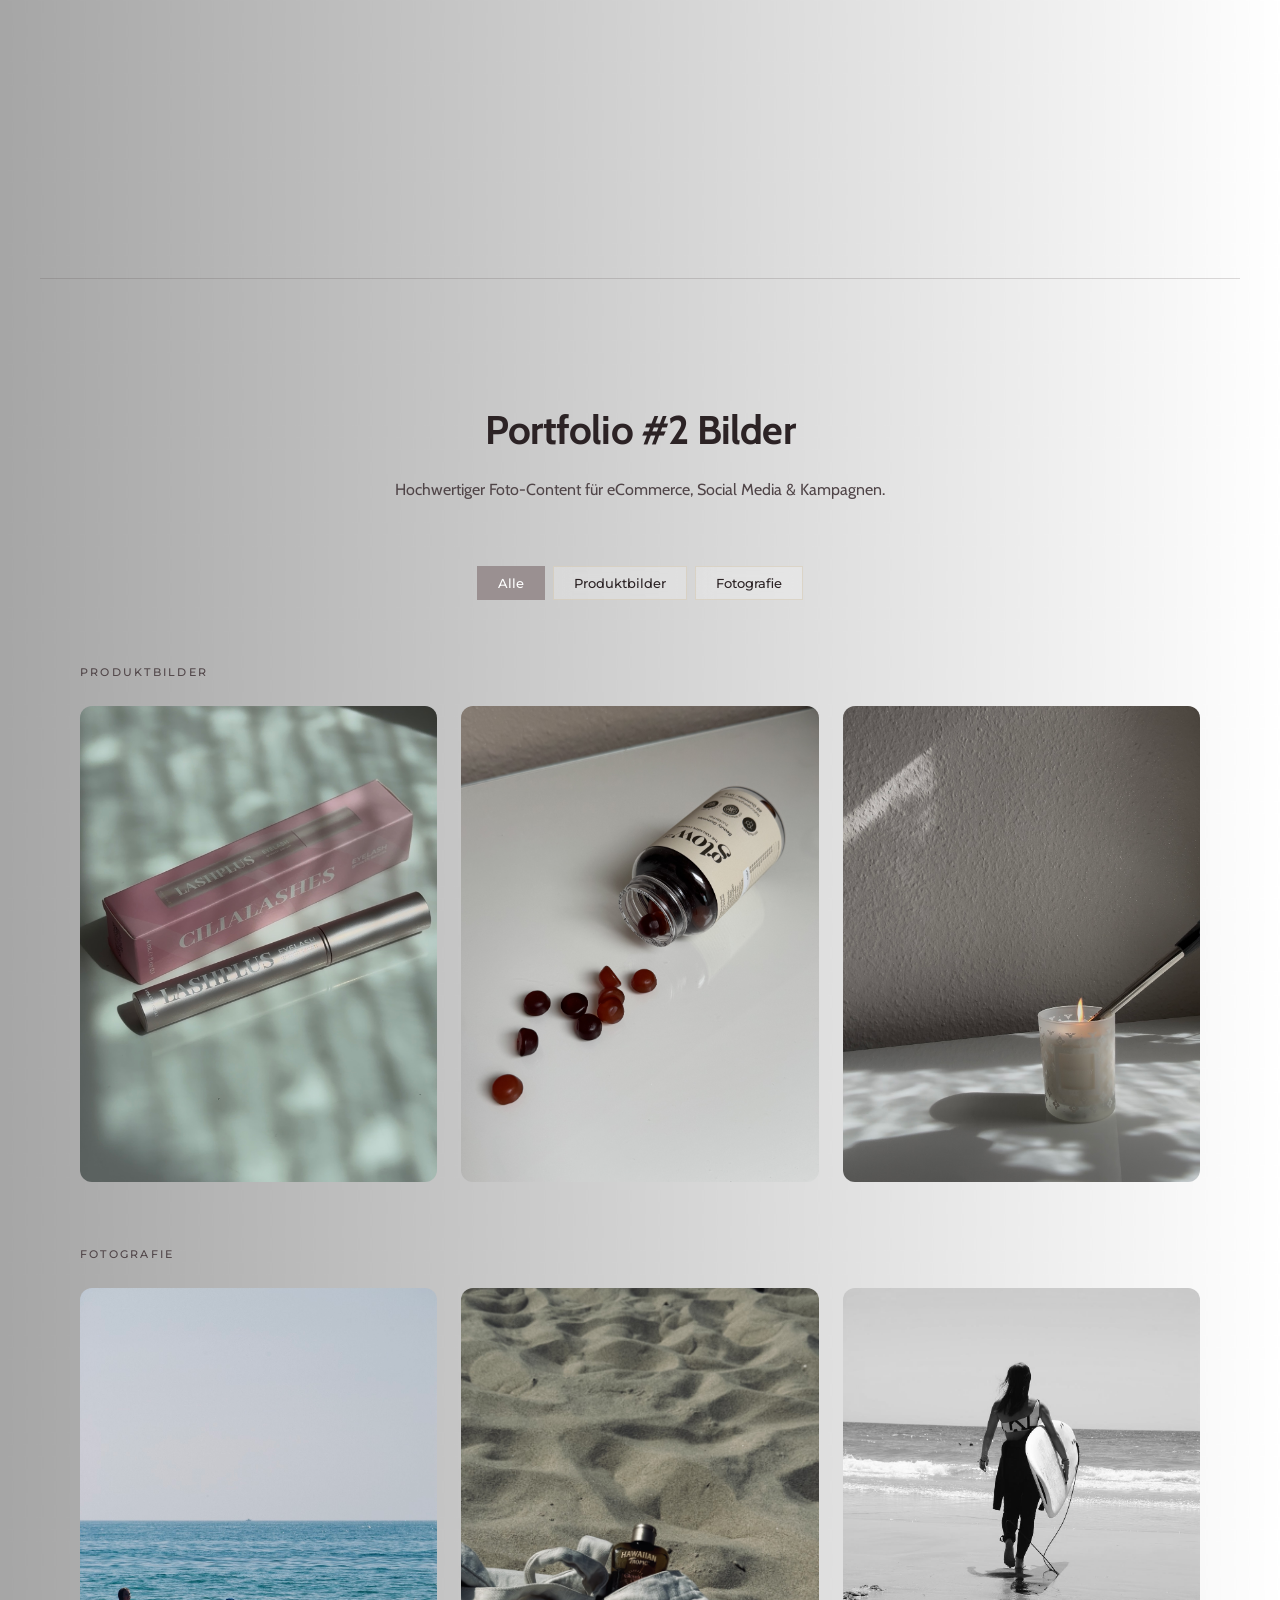
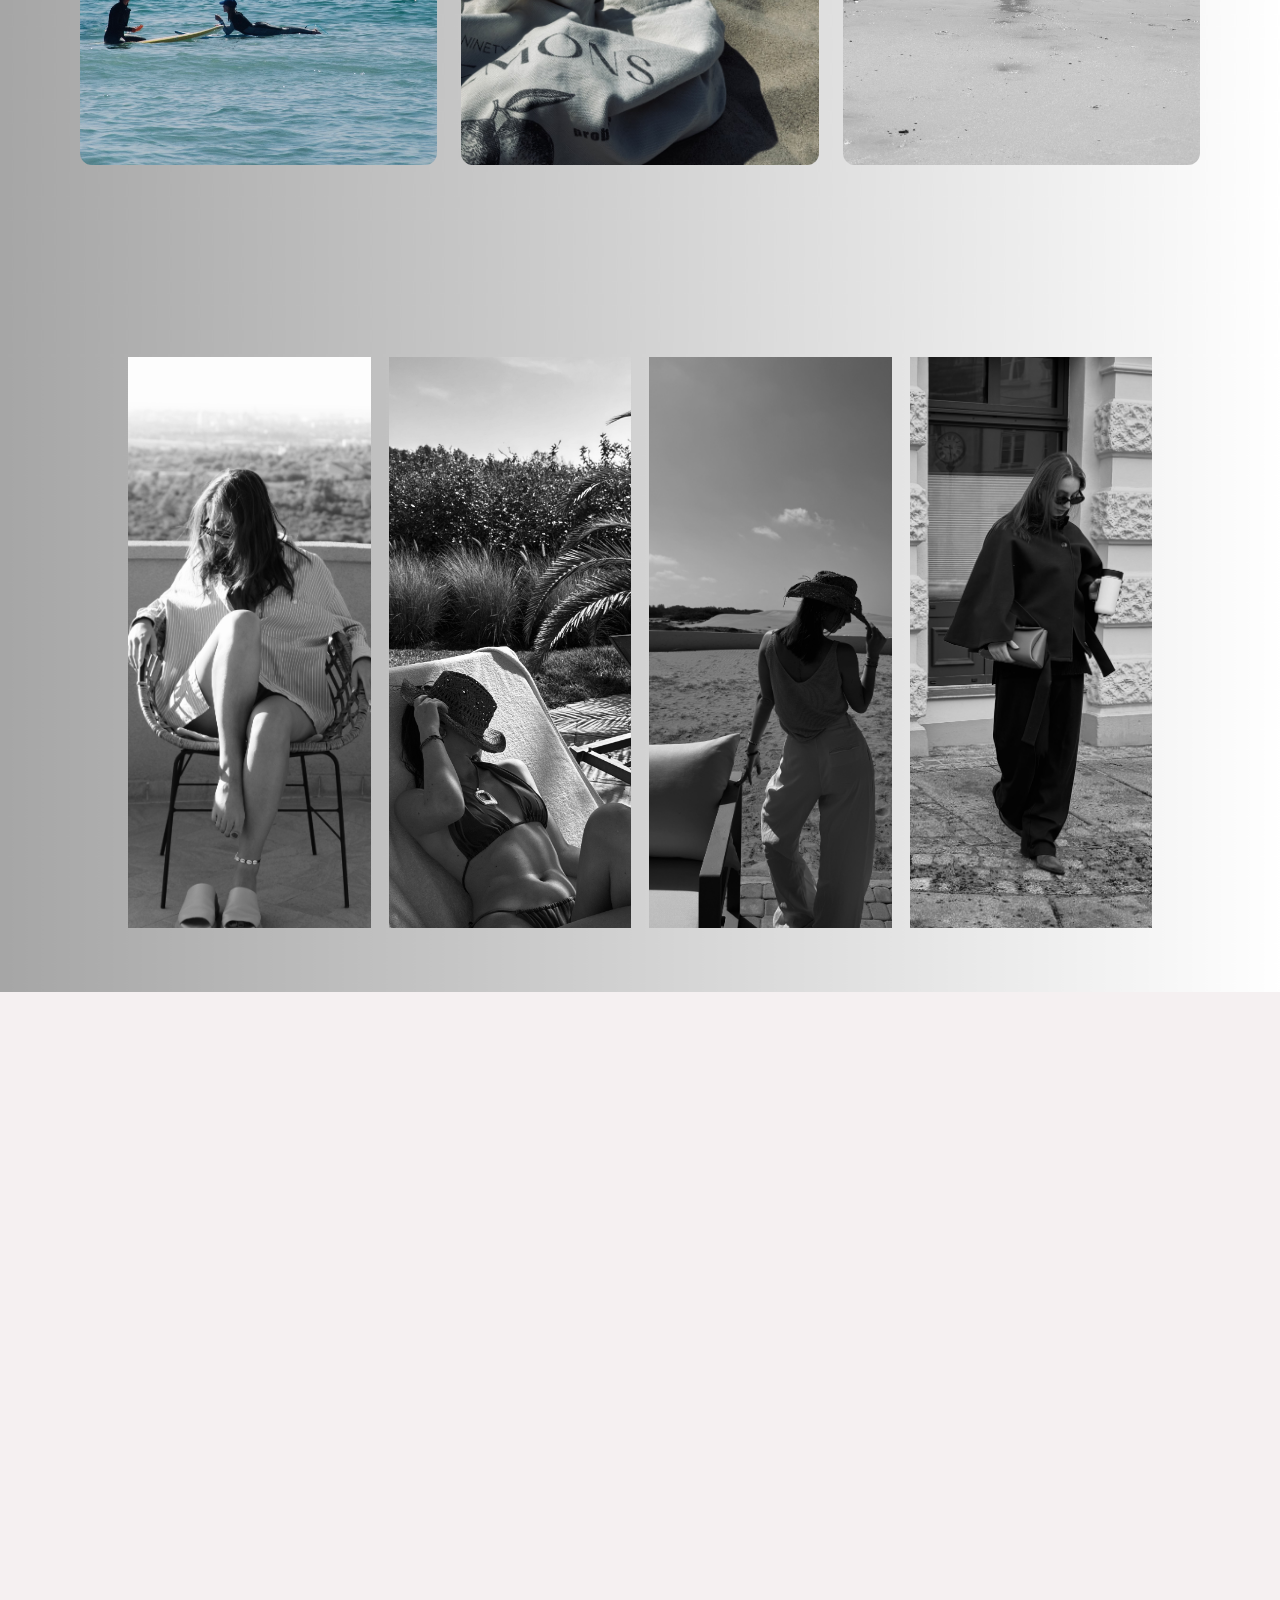
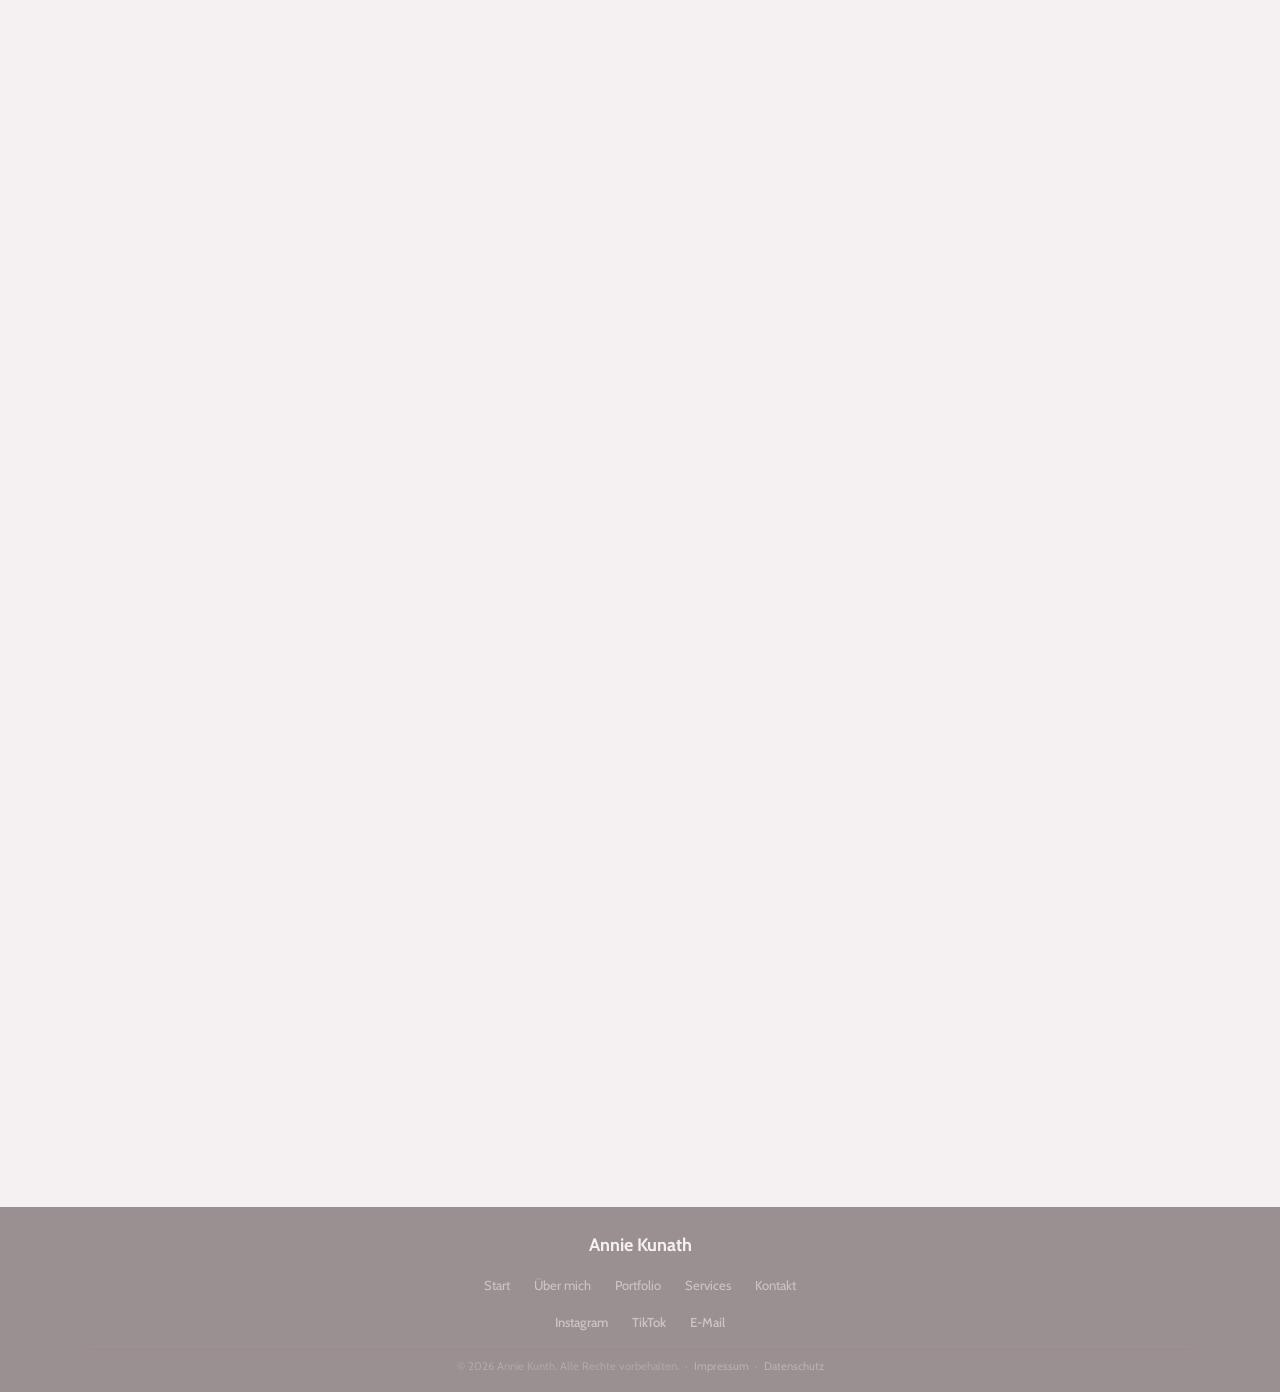
==== commit bd841be6: "Add files via upload" ====
--- a/index.html
+++ b/index.html
@@ -148,17 +148,17 @@
                 <h3 class="portfolio__category-title">Fashion</h3>
                 <div class="portfolio__video-grid">
                     <div class="portfolio__item portfolio__item--video">
-                        <video data-src="Fashion/Fashion%20Video%201_Lorena%20Fashion.webm" poster="thumbnails/fashion-1.jpg" loop playsinline preload="none" aria-label="Fashion Video – Lorena Fashion"></video>
+                        <video src="Fashion/Fashion%20Video%201_Lorena%20Fashion.webm" poster="thumbnails/fashion-1.jpg" loop playsinline preload="none" aria-label="Fashion Video – Lorena Fashion"></video>
                         <div class="portfolio__play-icon" aria-hidden="true">▶</div>
                         <div class="portfolio__overlay"><span>Lorena Fashion</span></div>
                     </div>
                     <div class="portfolio__item portfolio__item--video">
-                        <video data-src="Fashion/Fashion%20Video%202_Madlady%20Jeans.webm" poster="thumbnails/fashion-2.jpg" loop playsinline preload="none" aria-label="Fashion Video – Madlady Jeans"></video>
+                        <video src="Fashion/Fashion%20Video%202_Madlady%20Jeans.webm" poster="thumbnails/fashion-2.jpg" loop playsinline preload="none" aria-label="Fashion Video – Madlady Jeans"></video>
                         <div class="portfolio__play-icon" aria-hidden="true">▶</div>
                         <div class="portfolio__overlay"><span>Madlady Jeans</span></div>
                     </div>
                     <div class="portfolio__item portfolio__item--video">
-                        <video data-src="Fashion/Fashion%20Video%203_Madlady%20Lounge.webm" poster="thumbnails/fashion-3.jpg" loop playsinline preload="none" aria-label="Fashion Video – Madlady Lounge"></video>
+                        <video src="Fashion/Fashion%20Video%203_Madlady%20Lounge.webm" poster="thumbnails/fashion-3.jpg" loop playsinline preload="none" aria-label="Fashion Video – Madlady Lounge"></video>
                         <div class="portfolio__play-icon" aria-hidden="true">▶</div>
                         <div class="portfolio__overlay"><span>Madlady Lounge</span></div>
                     </div>
@@ -170,17 +170,17 @@
                 <h3 class="portfolio__category-title">Pilates / Fitness</h3>
                 <div class="portfolio__video-grid">
                     <div class="portfolio__item portfolio__item--video">
-                        <video data-src="Pilates/Pilates_Fitness%20Video%201_Activewear%20Video%20Icaniwill.webm" poster="thumbnails/pilates-1.jpg" loop playsinline preload="none" aria-label="Pilates Video – Icaniwill Activewear"></video>
+                        <video src="Pilates/Pilates_Fitness%20Video%201_Activewear%20Video%20Icaniwill.webm" poster="thumbnails/pilates-1.jpg" loop playsinline preload="none" aria-label="Pilates Video – Icaniwill Activewear"></video>
                         <div class="portfolio__play-icon" aria-hidden="true">▶</div>
                         <div class="portfolio__overlay"><span>Icaniwill</span></div>
                     </div>
                     <div class="portfolio__item portfolio__item--video">
-                        <video data-src="Pilates/Pilates_Fitness%20Video%202_House%20of%20Balance.webm" poster="thumbnails/pilates-2.jpg" loop playsinline preload="none" aria-label="Pilates Video – House of Balance"></video>
+                        <video src="Pilates/Pilates_Fitness%20Video%202_House%20of%20Balance.webm" poster="thumbnails/pilates-2.jpg" loop playsinline preload="none" aria-label="Pilates Video – House of Balance"></video>
                         <div class="portfolio__play-icon" aria-hidden="true">▶</div>
                         <div class="portfolio__overlay"><span>House of Balance</span></div>
                     </div>
                     <div class="portfolio__item portfolio__item--video">
-                        <video data-src="Pilates/Pilates_Fitness%20Video%203_Video%20Pilatesstudio_%20Icaniwill%20.webm" poster="thumbnails/pilates-3.jpg" loop playsinline preload="none" aria-label="Pilates Video – Pilatesstudio Icaniwill"></video>
+                        <video src="Pilates/Pilates_Fitness%20Video%203_Video%20Pilatesstudio_%20Icaniwill%20.webm" poster="thumbnails/pilates-3.jpg" loop playsinline preload="none" aria-label="Pilates Video – Pilatesstudio Icaniwill"></video>
                         <div class="portfolio__play-icon" aria-hidden="true">▶</div>
                         <div class="portfolio__overlay"><span>Pilatesstudio</span></div>
                     </div>
@@ -192,17 +192,17 @@
                 <h3 class="portfolio__category-title">Food</h3>
                 <div class="portfolio__video-grid">
                     <div class="portfolio__item portfolio__item--video">
-                        <video data-src="Food/Food%20Video%201_Lemoneasy%20Video%20Kochen.webm" poster="thumbnails/food-1.jpg" loop playsinline preload="none" aria-label="Food Video – Lemoneasy Kochen"></video>
+                        <video src="Food/Food%20Video%201_Lemoneasy%20Video%20Kochen.webm" poster="thumbnails/food-1.jpg" loop playsinline preload="none" aria-label="Food Video – Lemoneasy Kochen"></video>
                         <div class="portfolio__play-icon" aria-hidden="true">▶</div>
                         <div class="portfolio__overlay"><span>Lemoneasy</span></div>
                     </div>
                     <div class="portfolio__item portfolio__item--video">
-                        <video data-src="Food/Food%20Video%202_TWONATURALS%20Video.webm" poster="thumbnails/food-2.jpg" loop playsinline preload="none" aria-label="Food Video – TWONATURALS"></video>
+                        <video src="Food/Food%20Video%202_TWONATURALS%20Video.webm" poster="thumbnails/food-2.jpg" loop playsinline preload="none" aria-label="Food Video – TWONATURALS"></video>
                         <div class="portfolio__play-icon" aria-hidden="true">▶</div>
                         <div class="portfolio__overlay"><span>TWONATURALS</span></div>
                     </div>
                     <div class="portfolio__item portfolio__item--video">
-                        <video data-src="Food/Food%20Video%203_Bananenbrot%20.webm" poster="thumbnails/food-3.jpg" loop playsinline preload="none" aria-label="Food Video – Bananenbrot"></video>
+                        <video src="Food/Food%20Video%203_Bananenbrot%20.webm" poster="thumbnails/food-3.jpg" loop playsinline preload="none" aria-label="Food Video – Bananenbrot"></video>
                         <div class="portfolio__play-icon" aria-hidden="true">▶</div>
                         <div class="portfolio__overlay"><span>Bananenbrot</span></div>
                     </div>
@@ -214,17 +214,17 @@
                 <h3 class="portfolio__category-title">Lifestyle</h3>
                 <div class="portfolio__video-grid">
                     <div class="portfolio__item portfolio__item--video">
-                        <video data-src="Lifestyle/Lifestyle%20Video%201_Video%20Parf%C3%BCmwerk.webm" poster="thumbnails/lifestyle-1.jpg" loop playsinline preload="none" aria-label="Lifestyle Video – Parfümwerk"></video>
+                        <video src="Lifestyle/Lifestyle%20Video%201_Video%20Parf%C3%BCmwerk.webm" poster="thumbnails/lifestyle-1.jpg" loop playsinline preload="none" aria-label="Lifestyle Video – Parfümwerk"></video>
                         <div class="portfolio__play-icon" aria-hidden="true">▶</div>
                         <div class="portfolio__overlay"><span>Parfümwerk</span></div>
                     </div>
                     <div class="portfolio__item portfolio__item--video">
-                        <video data-src="Lifestyle/Lifestyle%20Video%202_Unboxing%20Lemoneasy.webm" poster="thumbnails/lifestyle-2.jpg" loop playsinline preload="none" aria-label="Lifestyle Video – Unboxing Lemoneasy"></video>
+                        <video src="Lifestyle/Lifestyle%20Video%202_Unboxing%20Lemoneasy.webm" poster="thumbnails/lifestyle-2.jpg" loop playsinline preload="none" aria-label="Lifestyle Video – Unboxing Lemoneasy"></video>
                         <div class="portfolio__play-icon" aria-hidden="true">▶</div>
                         <div class="portfolio__overlay"><span>Lemoneasy Unboxing</span></div>
                     </div>
                     <div class="portfolio__item portfolio__item--video">
-                        <video data-src="Lifestyle/Lifestyle%20Video%203_Kamill%20.webm" poster="thumbnails/lifestyle-3.jpg" loop playsinline preload="none" aria-label="Lifestyle Video – Kamill"></video>
+                        <video src="Lifestyle/Lifestyle%20Video%203_Kamill%20.webm" poster="thumbnails/lifestyle-3.jpg" loop playsinline preload="none" aria-label="Lifestyle Video – Kamill"></video>
                         <div class="portfolio__play-icon" aria-hidden="true">▶</div>
                         <div class="portfolio__overlay"><span>Kamill</span></div>
                     </div>
@@ -236,17 +236,17 @@
                 <h3 class="portfolio__category-title">Beauty</h3>
                 <div class="portfolio__video-grid">
                     <div class="portfolio__item portfolio__item--video">
-                        <video data-src="Beauty/Beauty%20Video%201_Guhl%20Haar.webm" poster="thumbnails/beauty-1.jpg" loop playsinline preload="none" aria-label="Beauty Video – Guhl Haar"></video>
+                        <video src="Beauty/Beauty%20Video%201_Guhl%20Haar.webm" poster="thumbnails/beauty-1.jpg" loop playsinline preload="none" aria-label="Beauty Video – Guhl Haar"></video>
                         <div class="portfolio__play-icon" aria-hidden="true">▶</div>
                         <div class="portfolio__overlay"><span>Guhl Haar</span></div>
                     </div>
                     <div class="portfolio__item portfolio__item--video">
-                        <video data-src="Beauty/Beauty%20Video%202_Olaplex.webm" poster="thumbnails/beauty-2.jpg" loop playsinline preload="none" aria-label="Beauty Video – Olaplex"></video>
+                        <video src="Beauty/Beauty%20Video%202_Olaplex.webm" poster="thumbnails/beauty-2.jpg" loop playsinline preload="none" aria-label="Beauty Video – Olaplex"></video>
                         <div class="portfolio__play-icon" aria-hidden="true">▶</div>
                         <div class="portfolio__overlay"><span>Olaplex</span></div>
                     </div>
                     <div class="portfolio__item portfolio__item--video">
-                        <video data-src="Beauty/Beauty%20Video%203_Koryo%20Skincare.webm" poster="thumbnails/beauty-3.jpg" loop playsinline preload="none" aria-label="Beauty Video – Koryo Skincare"></video>
+                        <video src="Beauty/Beauty%20Video%203_Koryo%20Skincare.webm" poster="thumbnails/beauty-3.jpg" loop playsinline preload="none" aria-label="Beauty Video – Koryo Skincare"></video>
                         <div class="portfolio__play-icon" aria-hidden="true">▶</div>
                         <div class="portfolio__overlay"><span>Koryo Skincare</span></div>
                     </div>
@@ -258,12 +258,12 @@
                 <h3 class="portfolio__category-title">Travel</h3>
                 <div class="portfolio__video-grid">
                     <div class="portfolio__item portfolio__item--video">
-                        <video data-src="Travel/Travel-Video-1_Koryo-Video.webm" poster="thumbnails/travel-1.jpg" loop playsinline preload="none" aria-label="Travel Video 1 – Koryo"></video>
+                        <video src="Travel/Travel-Video-1_Koryo-Video.webm" poster="thumbnails/travel-1.jpg" loop playsinline preload="none" aria-label="Travel Video 1 – Koryo"></video>
                         <div class="portfolio__play-icon" aria-hidden="true">▶</div>
                         <div class="portfolio__overlay"><span>Koryo</span></div>
                     </div>
                     <div class="portfolio__item portfolio__item--video">
-                        <video data-src="Travel/Travel-Video-2_Koryo-Video.webm" poster="thumbnails/travel-2.jpg" loop playsinline preload="none" aria-label="Travel Video 2 – Koryo"></video>
+                        <video src="Travel/Travel-Video-2_Koryo-Video.webm" poster="thumbnails/travel-2.jpg" loop playsinline preload="none" aria-label="Travel Video 2 – Koryo"></video>
                         <div class="portfolio__play-icon" aria-hidden="true">▶</div>
                         <div class="portfolio__overlay"><span>Koryo</span></div>
                     </div>
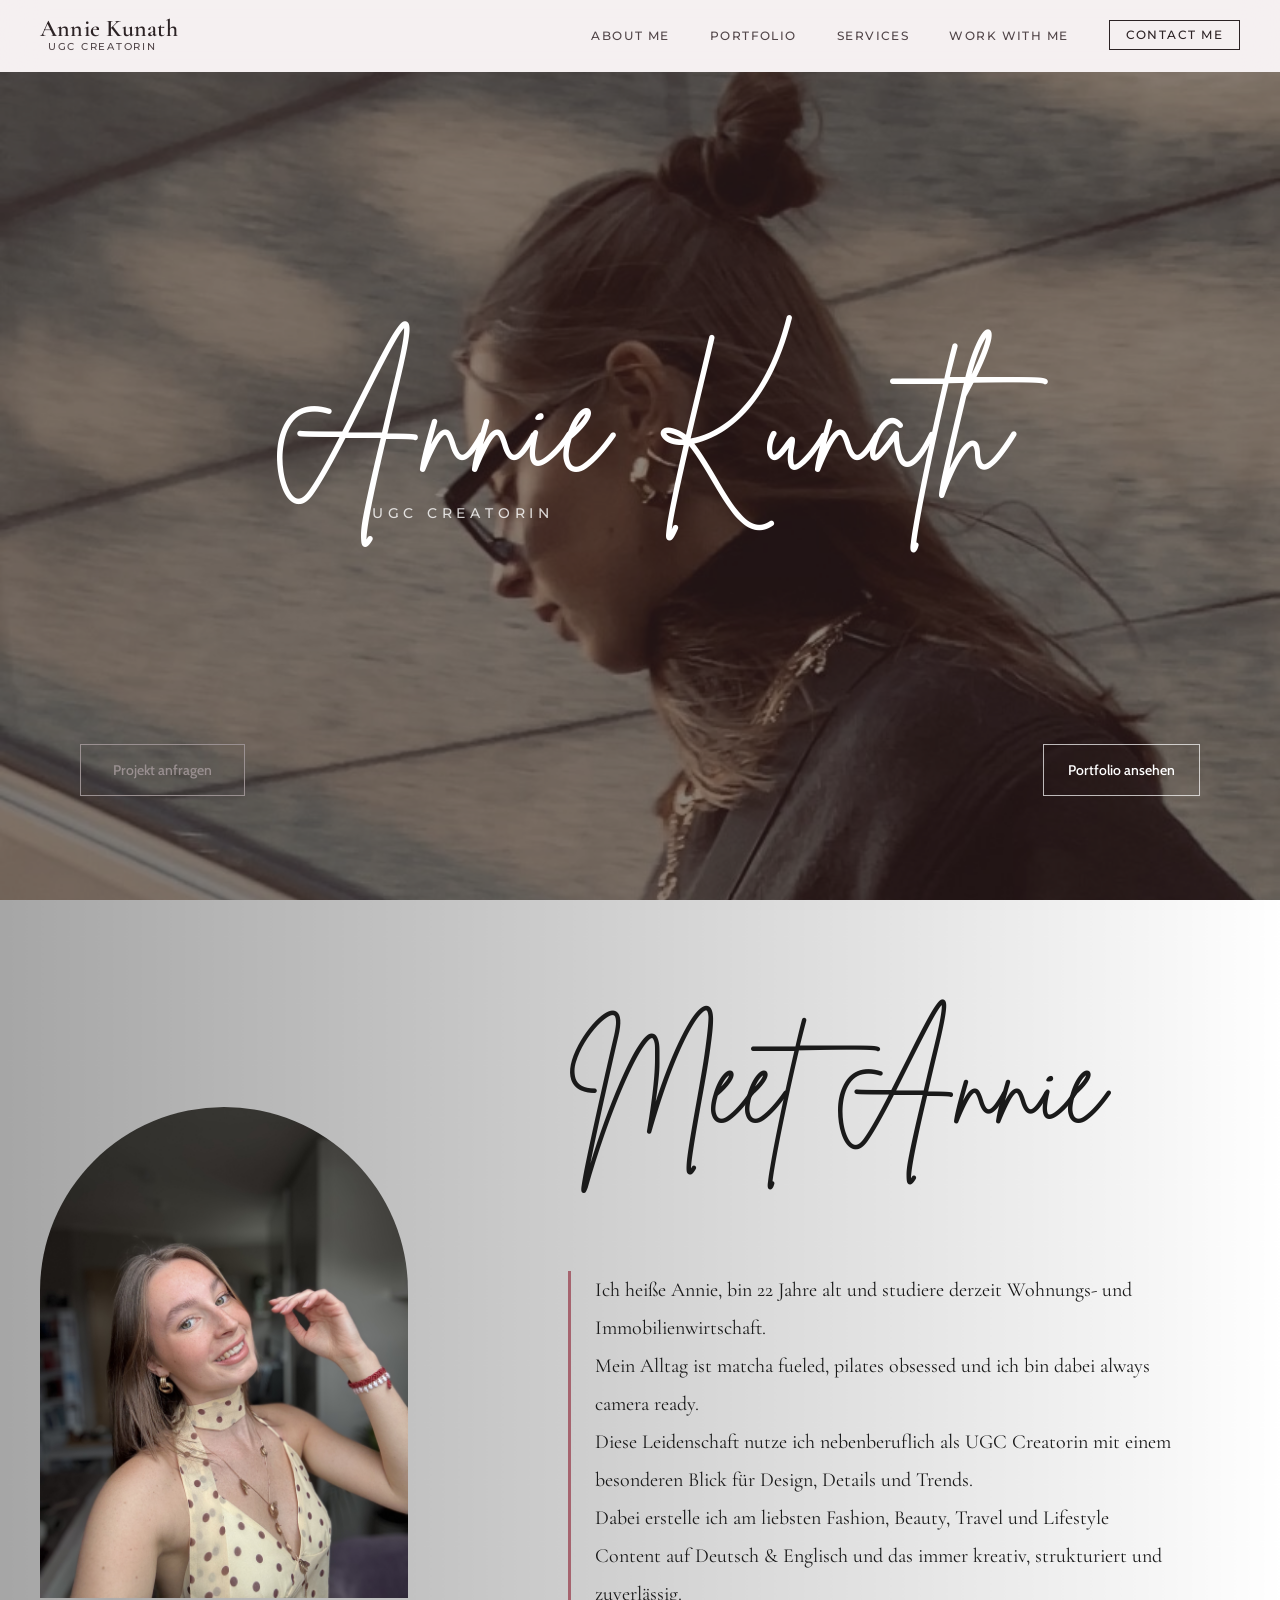
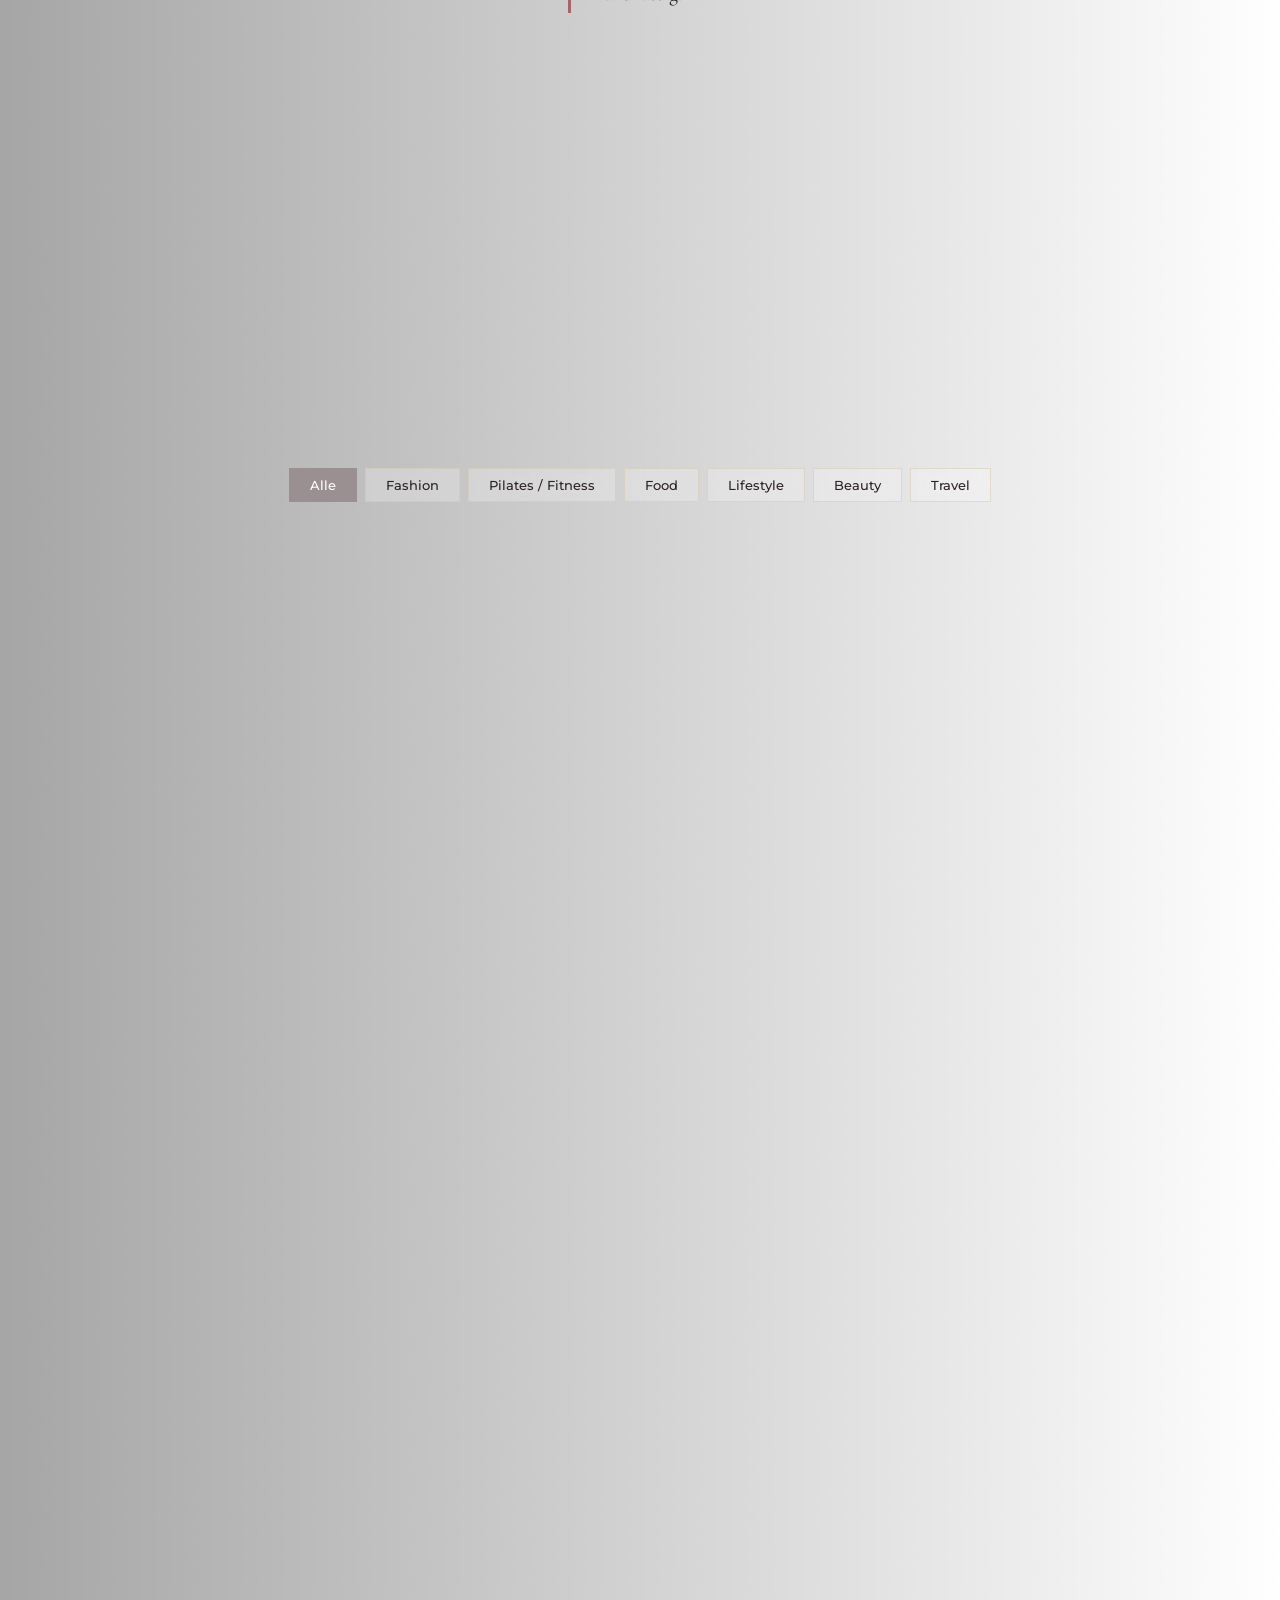
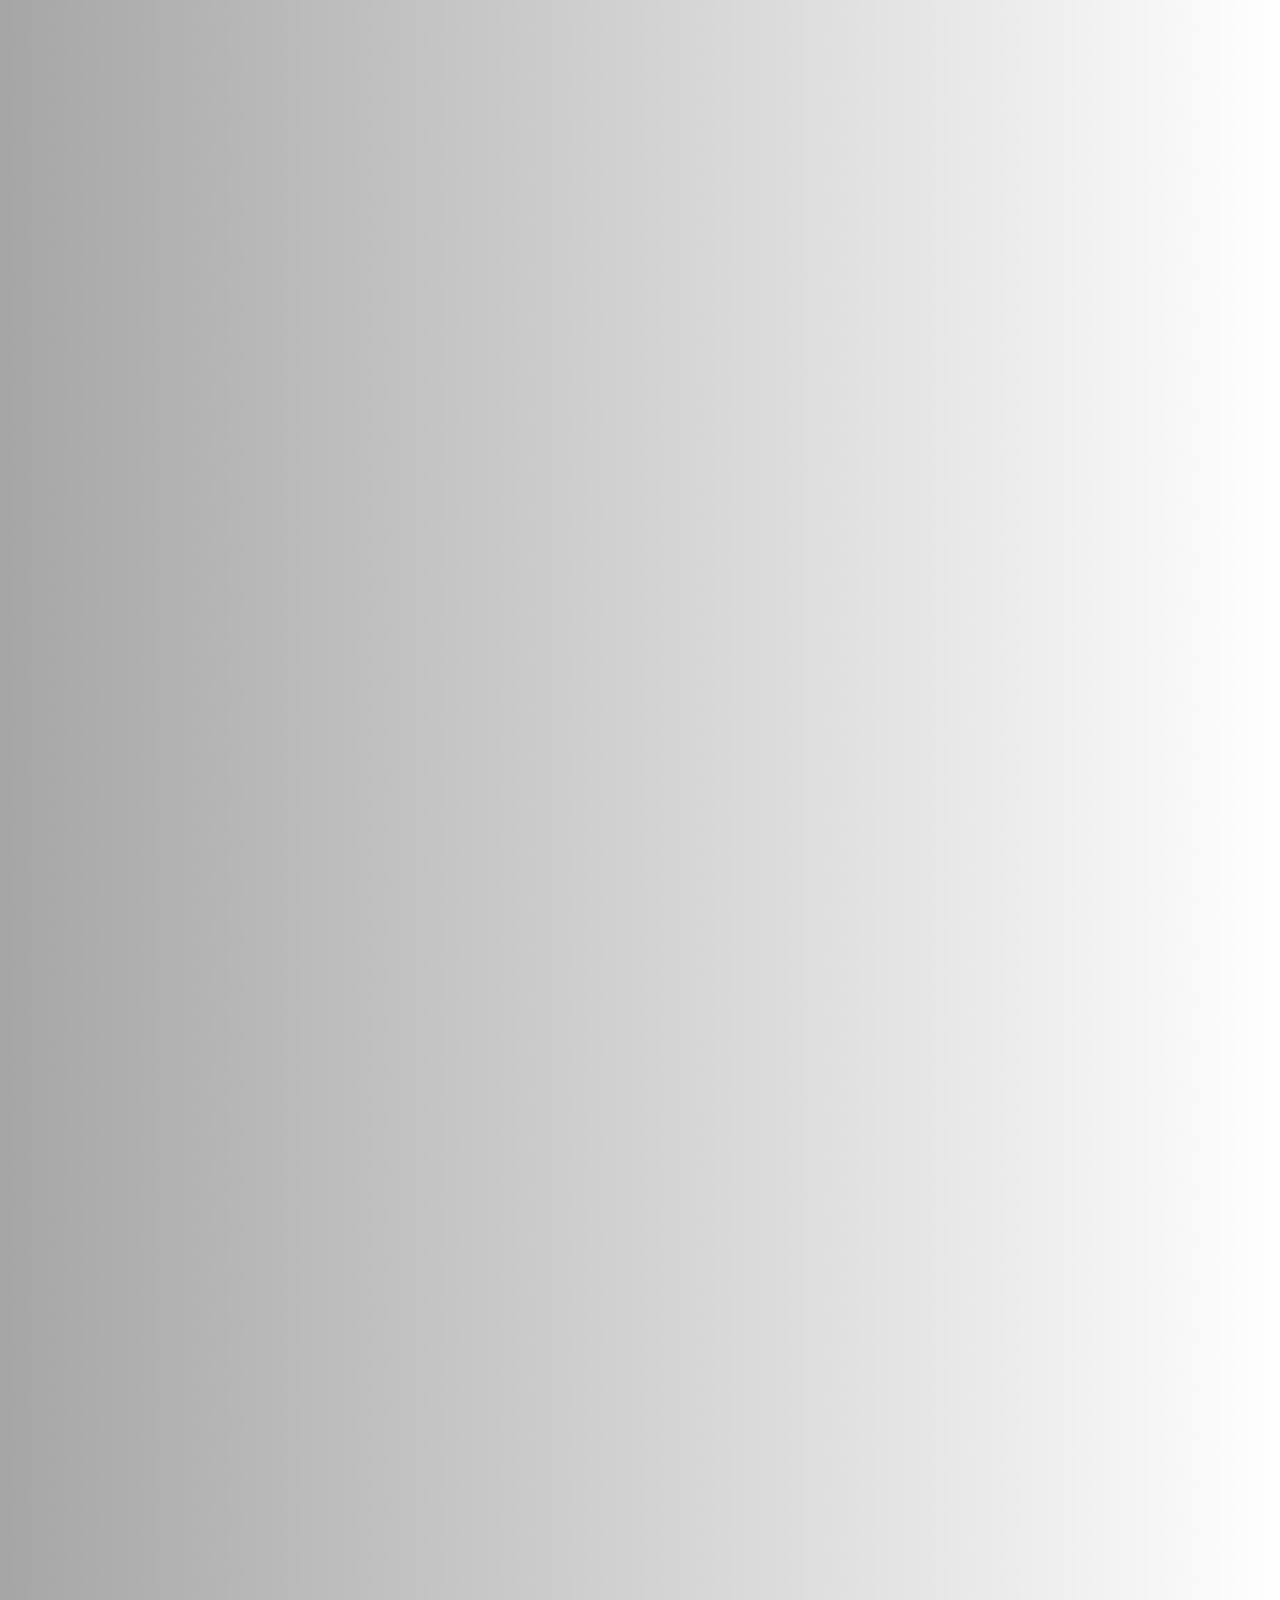
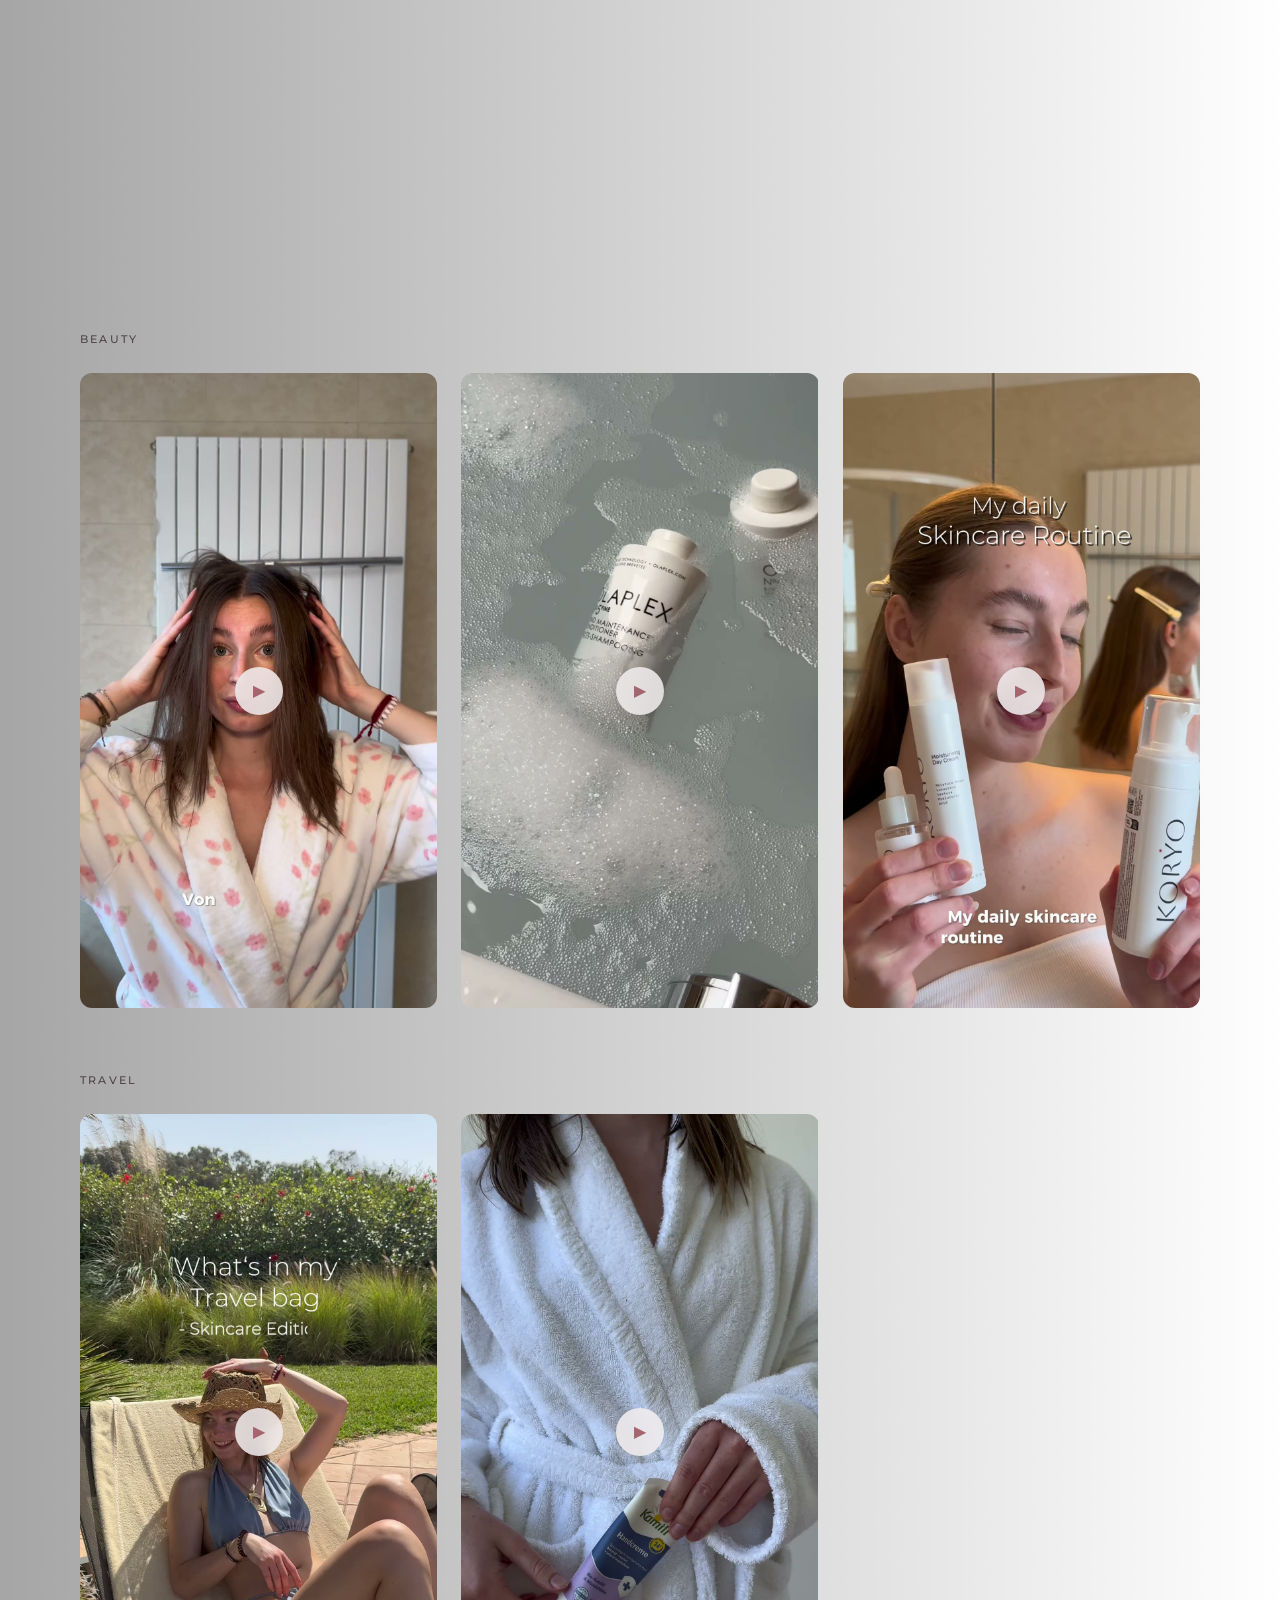
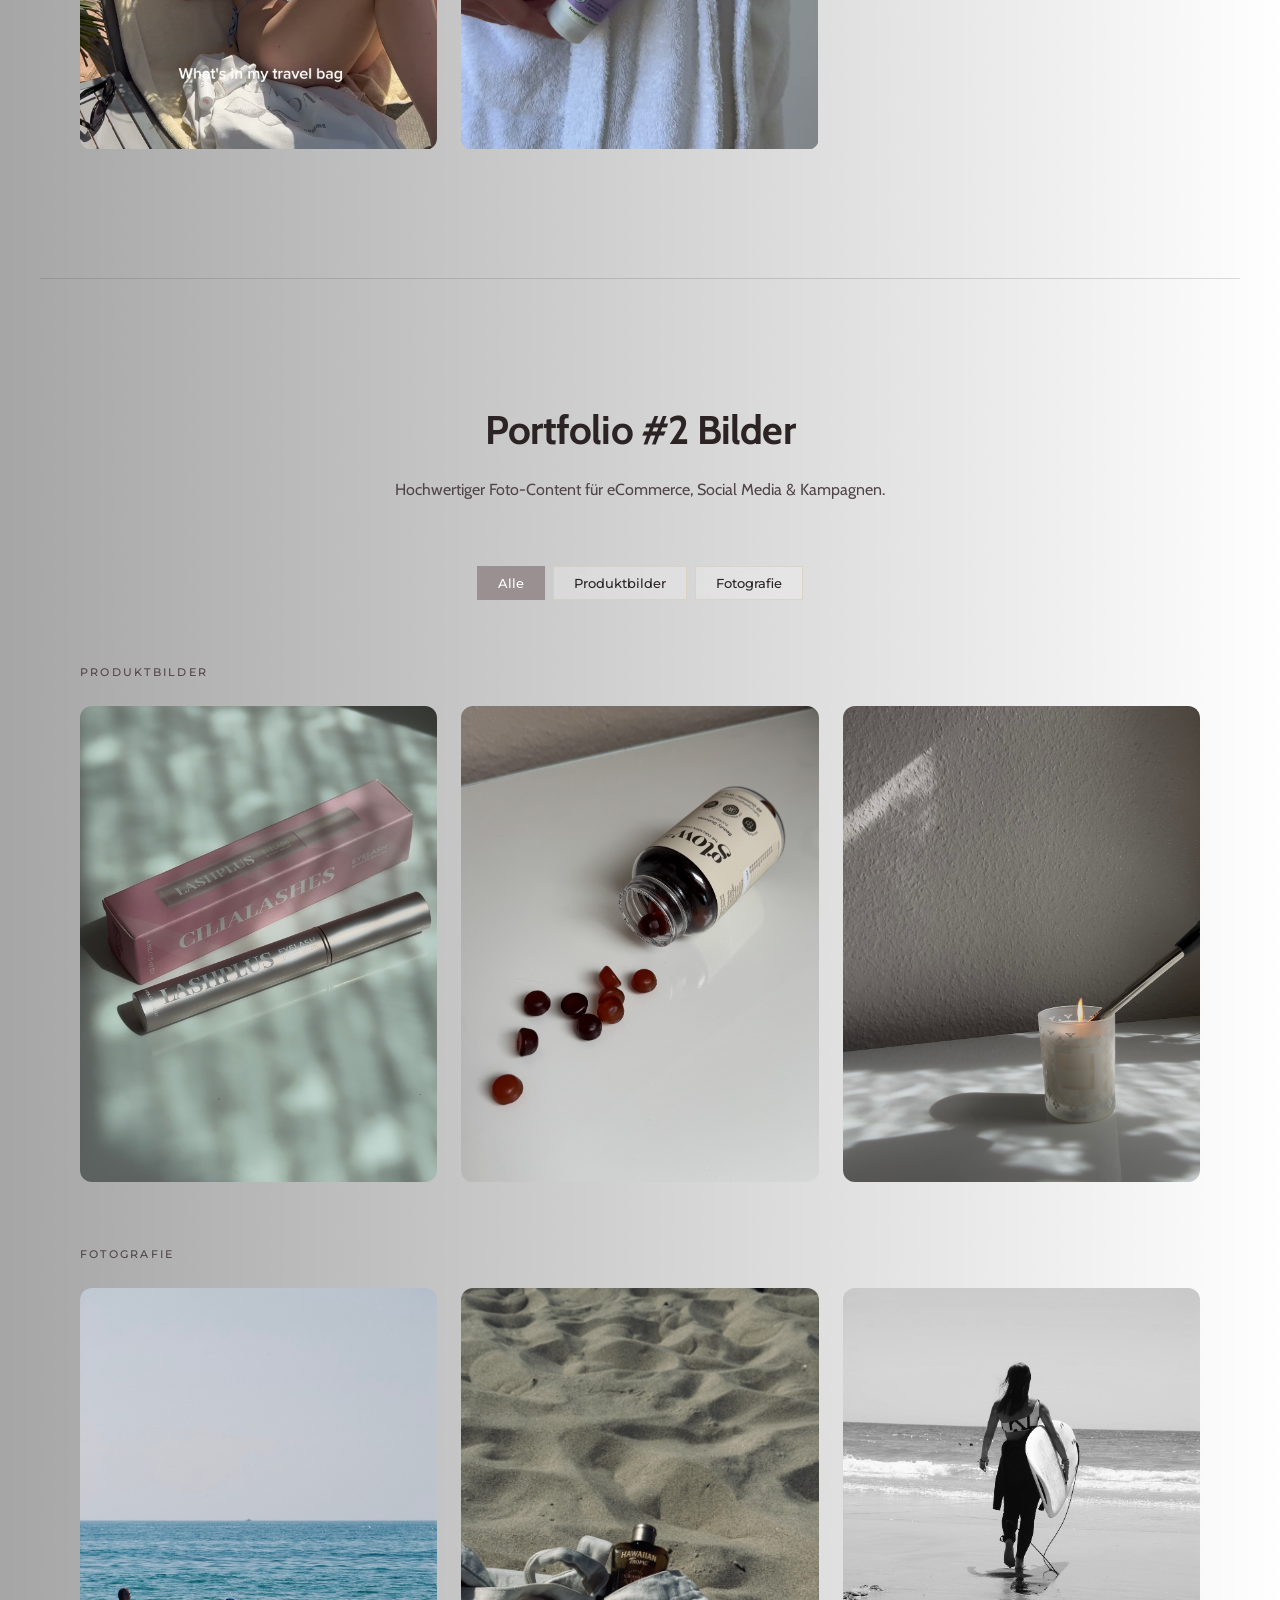
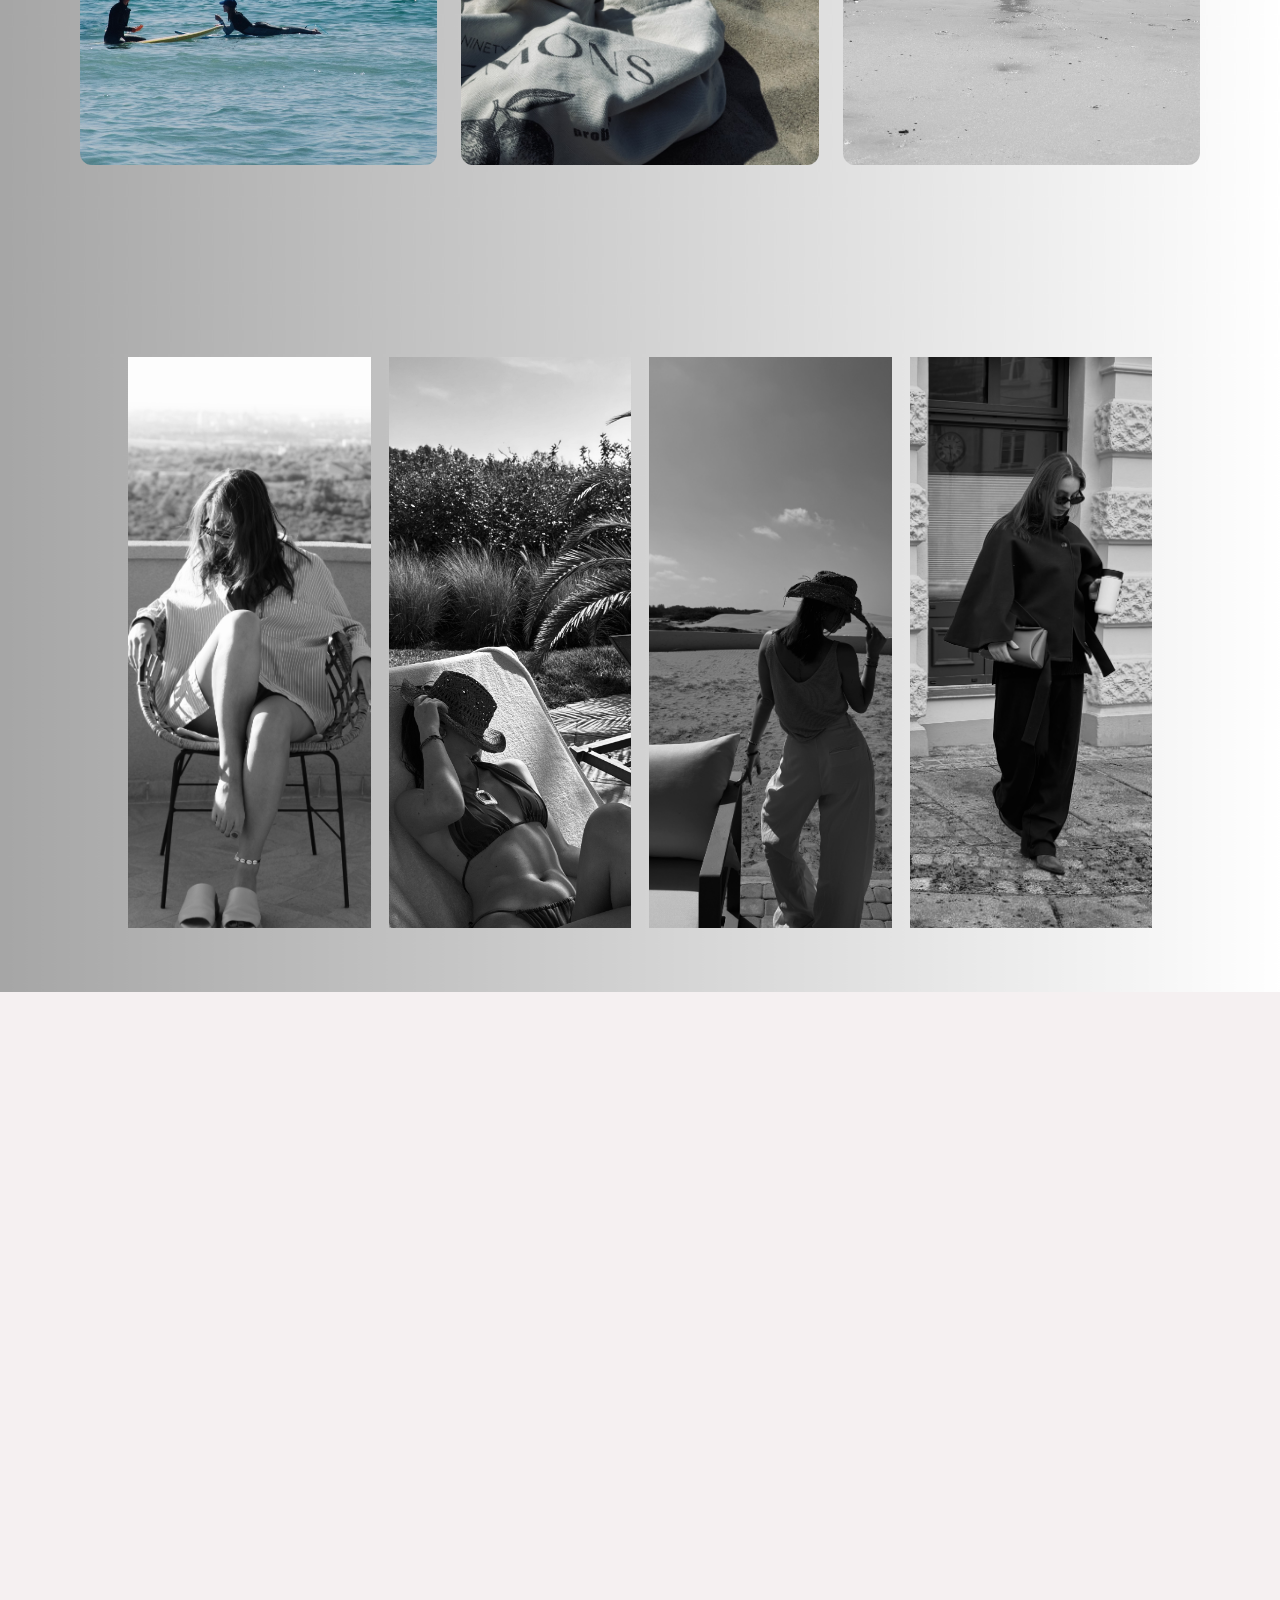
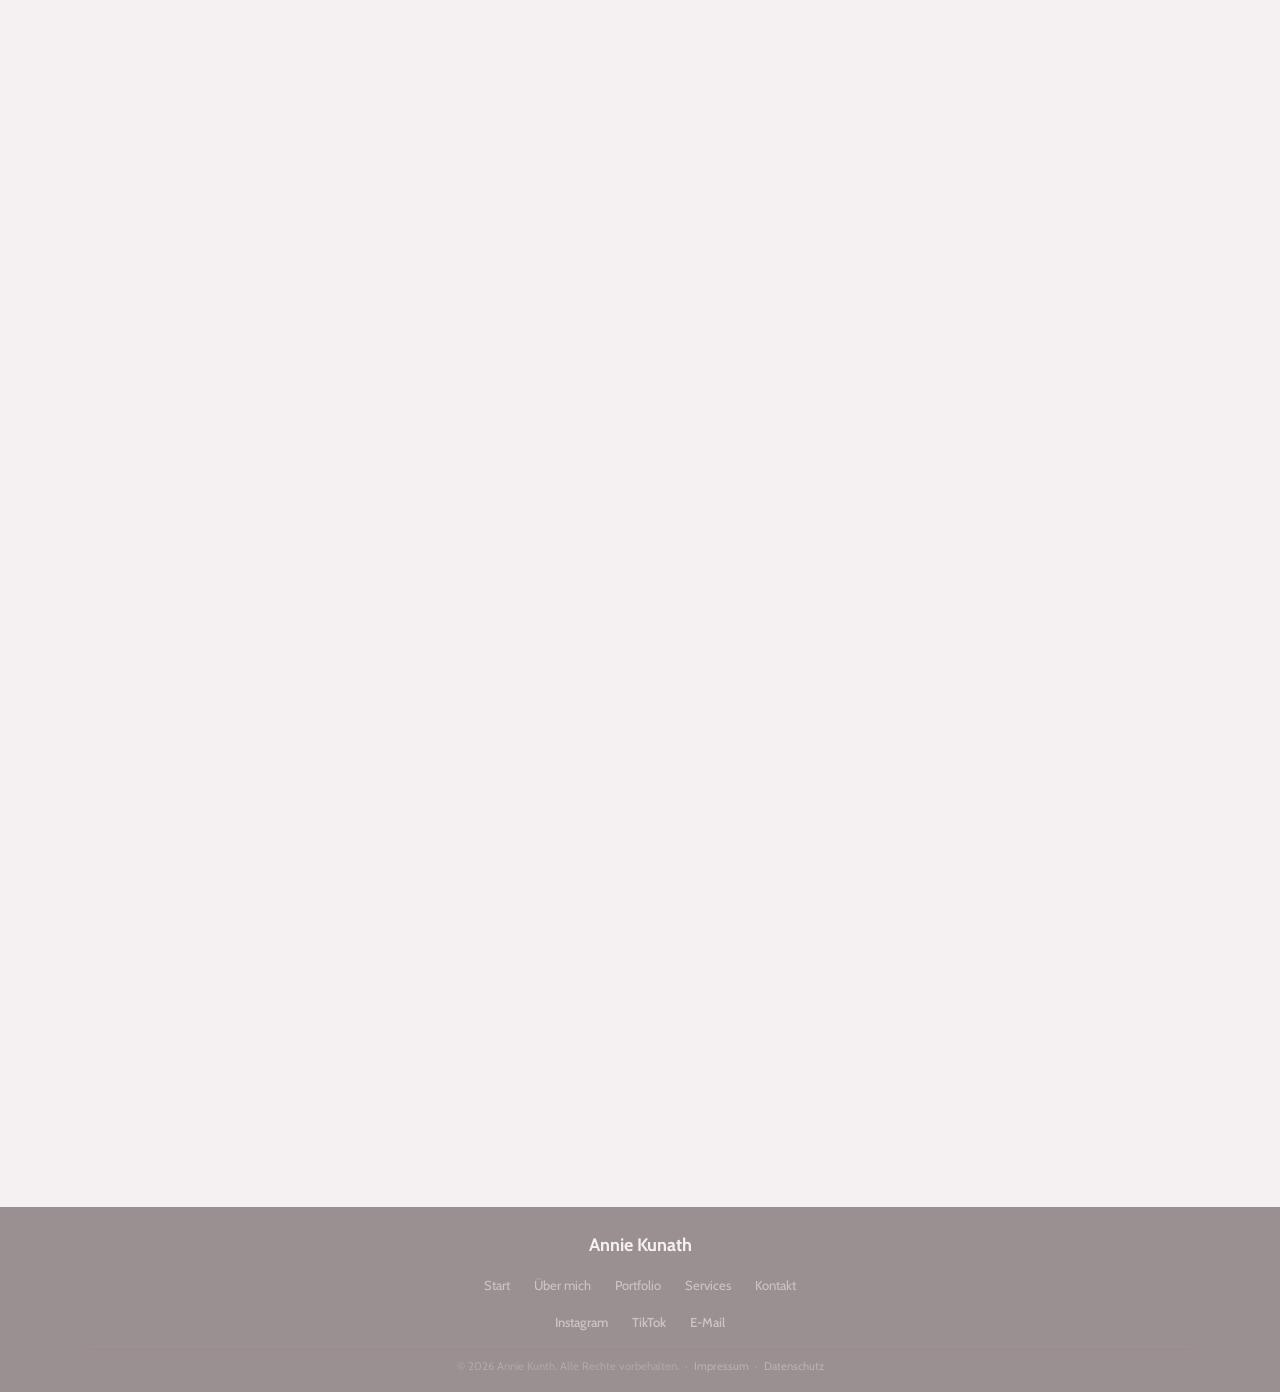
==== commit 72792a12: "Add files via upload" ====
--- a/index.html
+++ b/index.html
@@ -148,17 +148,17 @@
                 <h3 class="portfolio__category-title">Fashion</h3>
                 <div class="portfolio__video-grid">
                     <div class="portfolio__item portfolio__item--video">
-                        <video src="Fashion/Fashion%20Video%201_Lorena%20Fashion.webm" poster="thumbnails/fashion-1.jpg" loop playsinline preload="none" aria-label="Fashion Video – Lorena Fashion"></video>
+                        <video src="Fashion/Fashion%20Video%201_Lorena%20Fashion.webm" poster="thumbnails/fashion-1.jpg" loop playsinline preload="metadata" aria-label="Fashion Video – Lorena Fashion"></video>
                         <div class="portfolio__play-icon" aria-hidden="true">▶</div>
                         <div class="portfolio__overlay"><span>Lorena Fashion</span></div>
                     </div>
                     <div class="portfolio__item portfolio__item--video">
-                        <video src="Fashion/Fashion%20Video%202_Madlady%20Jeans.webm" poster="thumbnails/fashion-2.jpg" loop playsinline preload="none" aria-label="Fashion Video – Madlady Jeans"></video>
+                        <video src="Fashion/Fashion%20Video%202_Madlady%20Jeans.webm" poster="thumbnails/fashion-2.jpg" loop playsinline preload="metadata" aria-label="Fashion Video – Madlady Jeans"></video>
                         <div class="portfolio__play-icon" aria-hidden="true">▶</div>
                         <div class="portfolio__overlay"><span>Madlady Jeans</span></div>
                     </div>
                     <div class="portfolio__item portfolio__item--video">
-                        <video src="Fashion/Fashion%20Video%203_Madlady%20Lounge.webm" poster="thumbnails/fashion-3.jpg" loop playsinline preload="none" aria-label="Fashion Video – Madlady Lounge"></video>
+                        <video src="Fashion/Fashion%20Video%203_Madlady%20Lounge.webm" poster="thumbnails/fashion-3.jpg" loop playsinline preload="metadata" aria-label="Fashion Video – Madlady Lounge"></video>
                         <div class="portfolio__play-icon" aria-hidden="true">▶</div>
                         <div class="portfolio__overlay"><span>Madlady Lounge</span></div>
                     </div>
@@ -170,17 +170,17 @@
                 <h3 class="portfolio__category-title">Pilates / Fitness</h3>
                 <div class="portfolio__video-grid">
                     <div class="portfolio__item portfolio__item--video">
-                        <video src="Pilates/Pilates_Fitness%20Video%201_Activewear%20Video%20Icaniwill.webm" poster="thumbnails/pilates-1.jpg" loop playsinline preload="none" aria-label="Pilates Video – Icaniwill Activewear"></video>
+                        <video src="Pilates/Pilates_Fitness%20Video%201_Activewear%20Video%20Icaniwill.webm" poster="thumbnails/pilates-1.jpg" loop playsinline preload="metadata" aria-label="Pilates Video – Icaniwill Activewear"></video>
                         <div class="portfolio__play-icon" aria-hidden="true">▶</div>
                         <div class="portfolio__overlay"><span>Icaniwill</span></div>
                     </div>
                     <div class="portfolio__item portfolio__item--video">
-                        <video src="Pilates/Pilates_Fitness%20Video%202_House%20of%20Balance.webm" poster="thumbnails/pilates-2.jpg" loop playsinline preload="none" aria-label="Pilates Video – House of Balance"></video>
+                        <video src="Pilates/Pilates_Fitness%20Video%202_House%20of%20Balance.webm" poster="thumbnails/pilates-2.jpg" loop playsinline preload="metadata" aria-label="Pilates Video – House of Balance"></video>
                         <div class="portfolio__play-icon" aria-hidden="true">▶</div>
                         <div class="portfolio__overlay"><span>House of Balance</span></div>
                     </div>
                     <div class="portfolio__item portfolio__item--video">
-                        <video src="Pilates/Pilates_Fitness%20Video%203_Video%20Pilatesstudio_%20Icaniwill%20.webm" poster="thumbnails/pilates-3.jpg" loop playsinline preload="none" aria-label="Pilates Video – Pilatesstudio Icaniwill"></video>
+                        <video src="Pilates/Pilates_Fitness%20Video%203_Video%20Pilatesstudio_%20Icaniwill%20.webm" poster="thumbnails/pilates-3.jpg" loop playsinline preload="metadata" aria-label="Pilates Video – Pilatesstudio Icaniwill"></video>
                         <div class="portfolio__play-icon" aria-hidden="true">▶</div>
                         <div class="portfolio__overlay"><span>Pilatesstudio</span></div>
                     </div>
@@ -192,17 +192,17 @@
                 <h3 class="portfolio__category-title">Food</h3>
                 <div class="portfolio__video-grid">
                     <div class="portfolio__item portfolio__item--video">
-                        <video src="Food/Food%20Video%201_Lemoneasy%20Video%20Kochen.webm" poster="thumbnails/food-1.jpg" loop playsinline preload="none" aria-label="Food Video – Lemoneasy Kochen"></video>
+                        <video src="Food/Food%20Video%201_Lemoneasy%20Video%20Kochen.webm" poster="thumbnails/food-1.jpg" loop playsinline preload="metadata" aria-label="Food Video – Lemoneasy Kochen"></video>
                         <div class="portfolio__play-icon" aria-hidden="true">▶</div>
                         <div class="portfolio__overlay"><span>Lemoneasy</span></div>
                     </div>
                     <div class="portfolio__item portfolio__item--video">
-                        <video src="Food/Food%20Video%202_TWONATURALS%20Video.webm" poster="thumbnails/food-2.jpg" loop playsinline preload="none" aria-label="Food Video – TWONATURALS"></video>
+                        <video src="Food/Food%20Video%202_TWONATURALS%20Video.webm" poster="thumbnails/food-2.jpg" loop playsinline preload="metadata" aria-label="Food Video – TWONATURALS"></video>
                         <div class="portfolio__play-icon" aria-hidden="true">▶</div>
                         <div class="portfolio__overlay"><span>TWONATURALS</span></div>
                     </div>
                     <div class="portfolio__item portfolio__item--video">
-                        <video src="Food/Food%20Video%203_Bananenbrot%20.webm" poster="thumbnails/food-3.jpg" loop playsinline preload="none" aria-label="Food Video – Bananenbrot"></video>
+                        <video src="Food/Food%20Video%203_Bananenbrot%20.webm" poster="thumbnails/food-3.jpg" loop playsinline preload="metadata" aria-label="Food Video – Bananenbrot"></video>
                         <div class="portfolio__play-icon" aria-hidden="true">▶</div>
                         <div class="portfolio__overlay"><span>Bananenbrot</span></div>
                     </div>
@@ -214,17 +214,17 @@
                 <h3 class="portfolio__category-title">Lifestyle</h3>
                 <div class="portfolio__video-grid">
                     <div class="portfolio__item portfolio__item--video">
-                        <video src="Lifestyle/Lifestyle%20Video%201_Video%20Parf%C3%BCmwerk.webm" poster="thumbnails/lifestyle-1.jpg" loop playsinline preload="none" aria-label="Lifestyle Video – Parfümwerk"></video>
+                        <video src="Lifestyle/Lifestyle%20Video%201_Video%20Parf%C3%BCmwerk.webm" poster="thumbnails/lifestyle-1.jpg" loop playsinline preload="metadata" aria-label="Lifestyle Video – Parfümwerk"></video>
                         <div class="portfolio__play-icon" aria-hidden="true">▶</div>
                         <div class="portfolio__overlay"><span>Parfümwerk</span></div>
                     </div>
                     <div class="portfolio__item portfolio__item--video">
-                        <video src="Lifestyle/Lifestyle%20Video%202_Unboxing%20Lemoneasy.webm" poster="thumbnails/lifestyle-2.jpg" loop playsinline preload="none" aria-label="Lifestyle Video – Unboxing Lemoneasy"></video>
+                        <video src="Lifestyle/Lifestyle%20Video%202_Unboxing%20Lemoneasy.webm" poster="thumbnails/lifestyle-2.jpg" loop playsinline preload="metadata" aria-label="Lifestyle Video – Unboxing Lemoneasy"></video>
                         <div class="portfolio__play-icon" aria-hidden="true">▶</div>
                         <div class="portfolio__overlay"><span>Lemoneasy Unboxing</span></div>
                     </div>
                     <div class="portfolio__item portfolio__item--video">
-                        <video src="Lifestyle/Lifestyle%20Video%203_Kamill%20.webm" poster="thumbnails/lifestyle-3.jpg" loop playsinline preload="none" aria-label="Lifestyle Video – Kamill"></video>
+                        <video src="Lifestyle/Lifestyle%20Video%203_Kamill%20.webm" poster="thumbnails/lifestyle-3.jpg" loop playsinline preload="metadata" aria-label="Lifestyle Video – Kamill"></video>
                         <div class="portfolio__play-icon" aria-hidden="true">▶</div>
                         <div class="portfolio__overlay"><span>Kamill</span></div>
                     </div>
@@ -236,17 +236,17 @@
                 <h3 class="portfolio__category-title">Beauty</h3>
                 <div class="portfolio__video-grid">
                     <div class="portfolio__item portfolio__item--video">
-                        <video src="Beauty/Beauty%20Video%201_Guhl%20Haar.webm" poster="thumbnails/beauty-1.jpg" loop playsinline preload="none" aria-label="Beauty Video – Guhl Haar"></video>
+                        <video src="Beauty/Beauty%20Video%201_Guhl%20Haar.webm" poster="thumbnails/beauty-1.jpg" loop playsinline preload="metadata" aria-label="Beauty Video – Guhl Haar"></video>
                         <div class="portfolio__play-icon" aria-hidden="true">▶</div>
                         <div class="portfolio__overlay"><span>Guhl Haar</span></div>
                     </div>
                     <div class="portfolio__item portfolio__item--video">
-                        <video src="Beauty/Beauty%20Video%202_Olaplex.webm" poster="thumbnails/beauty-2.jpg" loop playsinline preload="none" aria-label="Beauty Video – Olaplex"></video>
+                        <video src="Beauty/Beauty%20Video%202_Olaplex.webm" poster="thumbnails/beauty-2.jpg" loop playsinline preload="metadata" aria-label="Beauty Video – Olaplex"></video>
                         <div class="portfolio__play-icon" aria-hidden="true">▶</div>
                         <div class="portfolio__overlay"><span>Olaplex</span></div>
                     </div>
                     <div class="portfolio__item portfolio__item--video">
-                        <video src="Beauty/Beauty%20Video%203_Koryo%20Skincare.webm" poster="thumbnails/beauty-3.jpg" loop playsinline preload="none" aria-label="Beauty Video – Koryo Skincare"></video>
+                        <video src="Beauty/Beauty%20Video%203_Koryo%20Skincare.webm" poster="thumbnails/beauty-3.jpg" loop playsinline preload="metadata" aria-label="Beauty Video – Koryo Skincare"></video>
                         <div class="portfolio__play-icon" aria-hidden="true">▶</div>
                         <div class="portfolio__overlay"><span>Koryo Skincare</span></div>
                     </div>
@@ -258,12 +258,12 @@
                 <h3 class="portfolio__category-title">Travel</h3>
                 <div class="portfolio__video-grid">
                     <div class="portfolio__item portfolio__item--video">
-                        <video src="Travel/Travel-Video-1_Koryo-Video.webm" poster="thumbnails/travel-1.jpg" loop playsinline preload="none" aria-label="Travel Video 1 – Koryo"></video>
+                        <video src="Travel/Travel-Video-1_Koryo-Video.webm" poster="thumbnails/travel-1.jpg" loop playsinline preload="metadata" aria-label="Travel Video 1 – Koryo"></video>
                         <div class="portfolio__play-icon" aria-hidden="true">▶</div>
                         <div class="portfolio__overlay"><span>Koryo</span></div>
                     </div>
                     <div class="portfolio__item portfolio__item--video">
-                        <video src="Travel/Travel-Video-2_Koryo-Video.webm" poster="thumbnails/travel-2.jpg" loop playsinline preload="none" aria-label="Travel Video 2 – Koryo"></video>
+                        <video src="Travel/Travel-Video-2_Koryo-Video.webm" poster="thumbnails/travel-2.jpg" loop playsinline preload="metadata" aria-label="Travel Video 2 – Koryo"></video>
                         <div class="portfolio__play-icon" aria-hidden="true">▶</div>
                         <div class="portfolio__overlay"><span>Koryo</span></div>
                     </div>
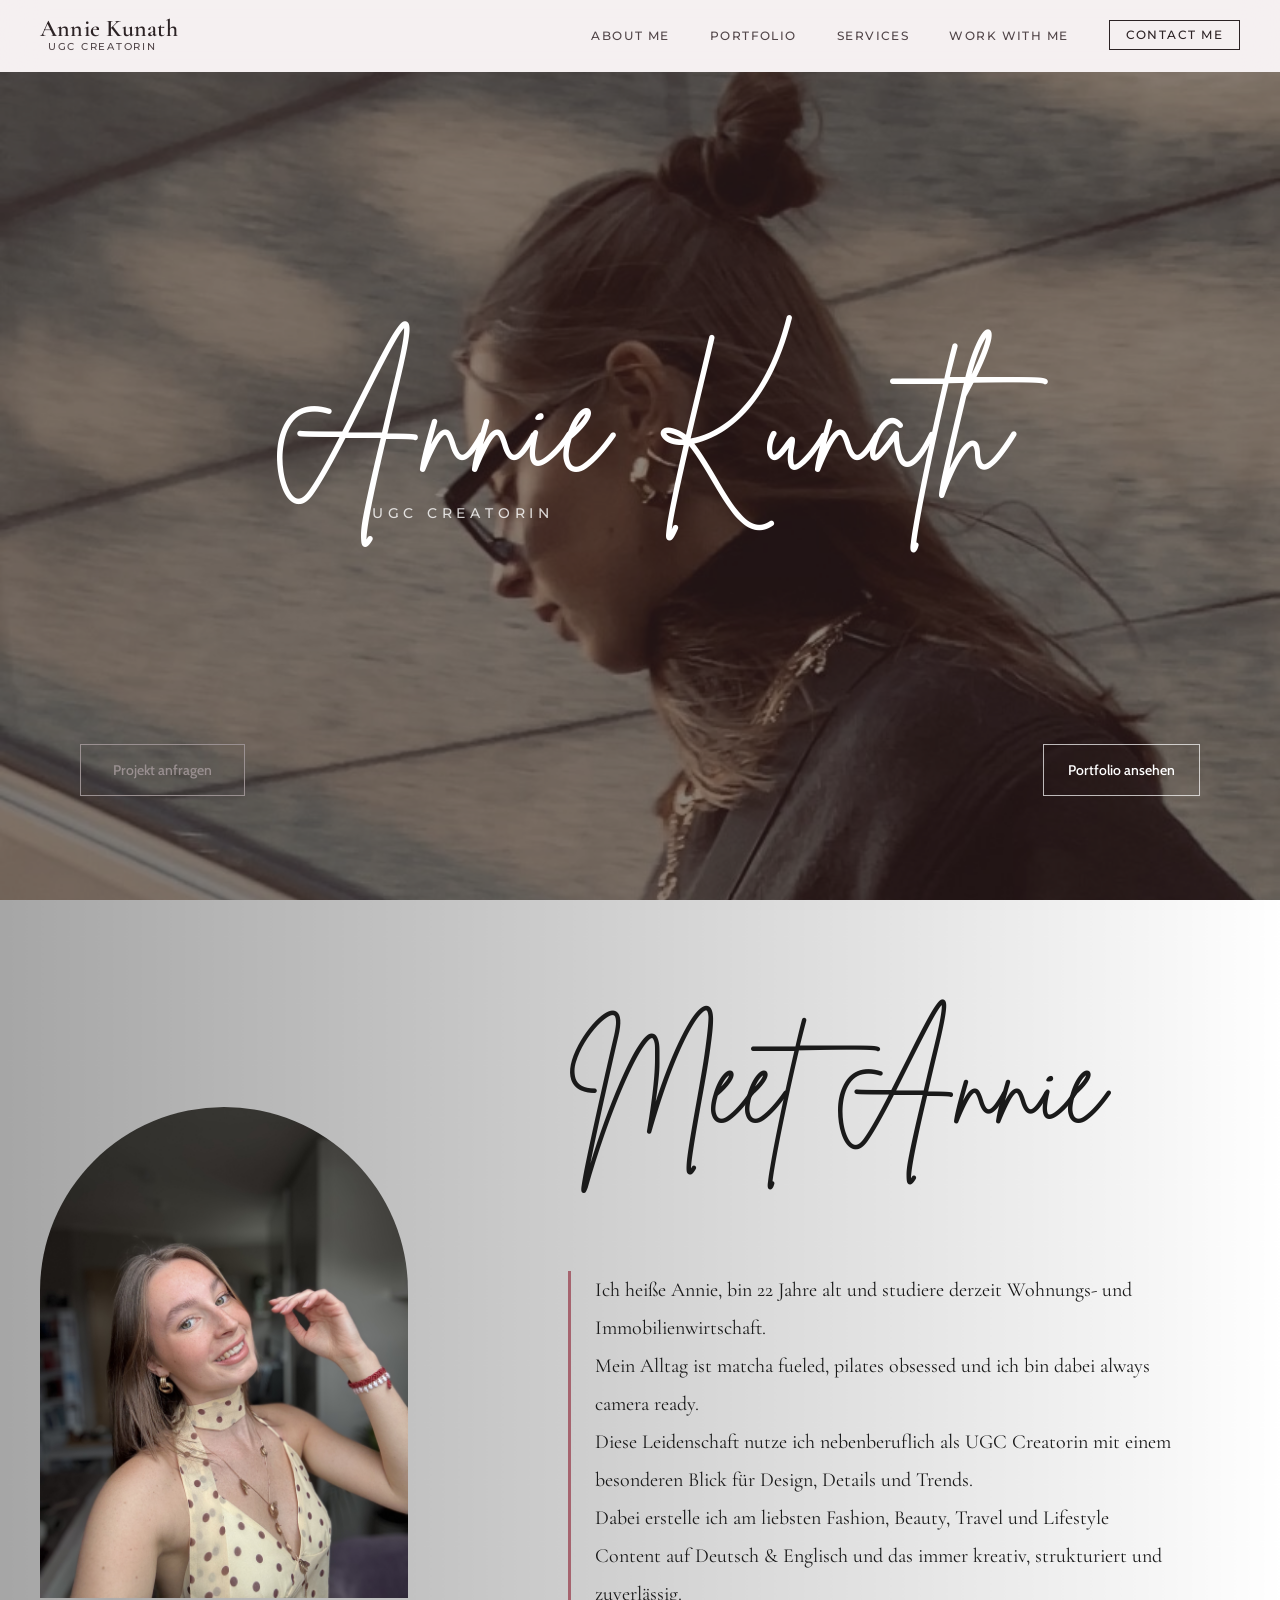
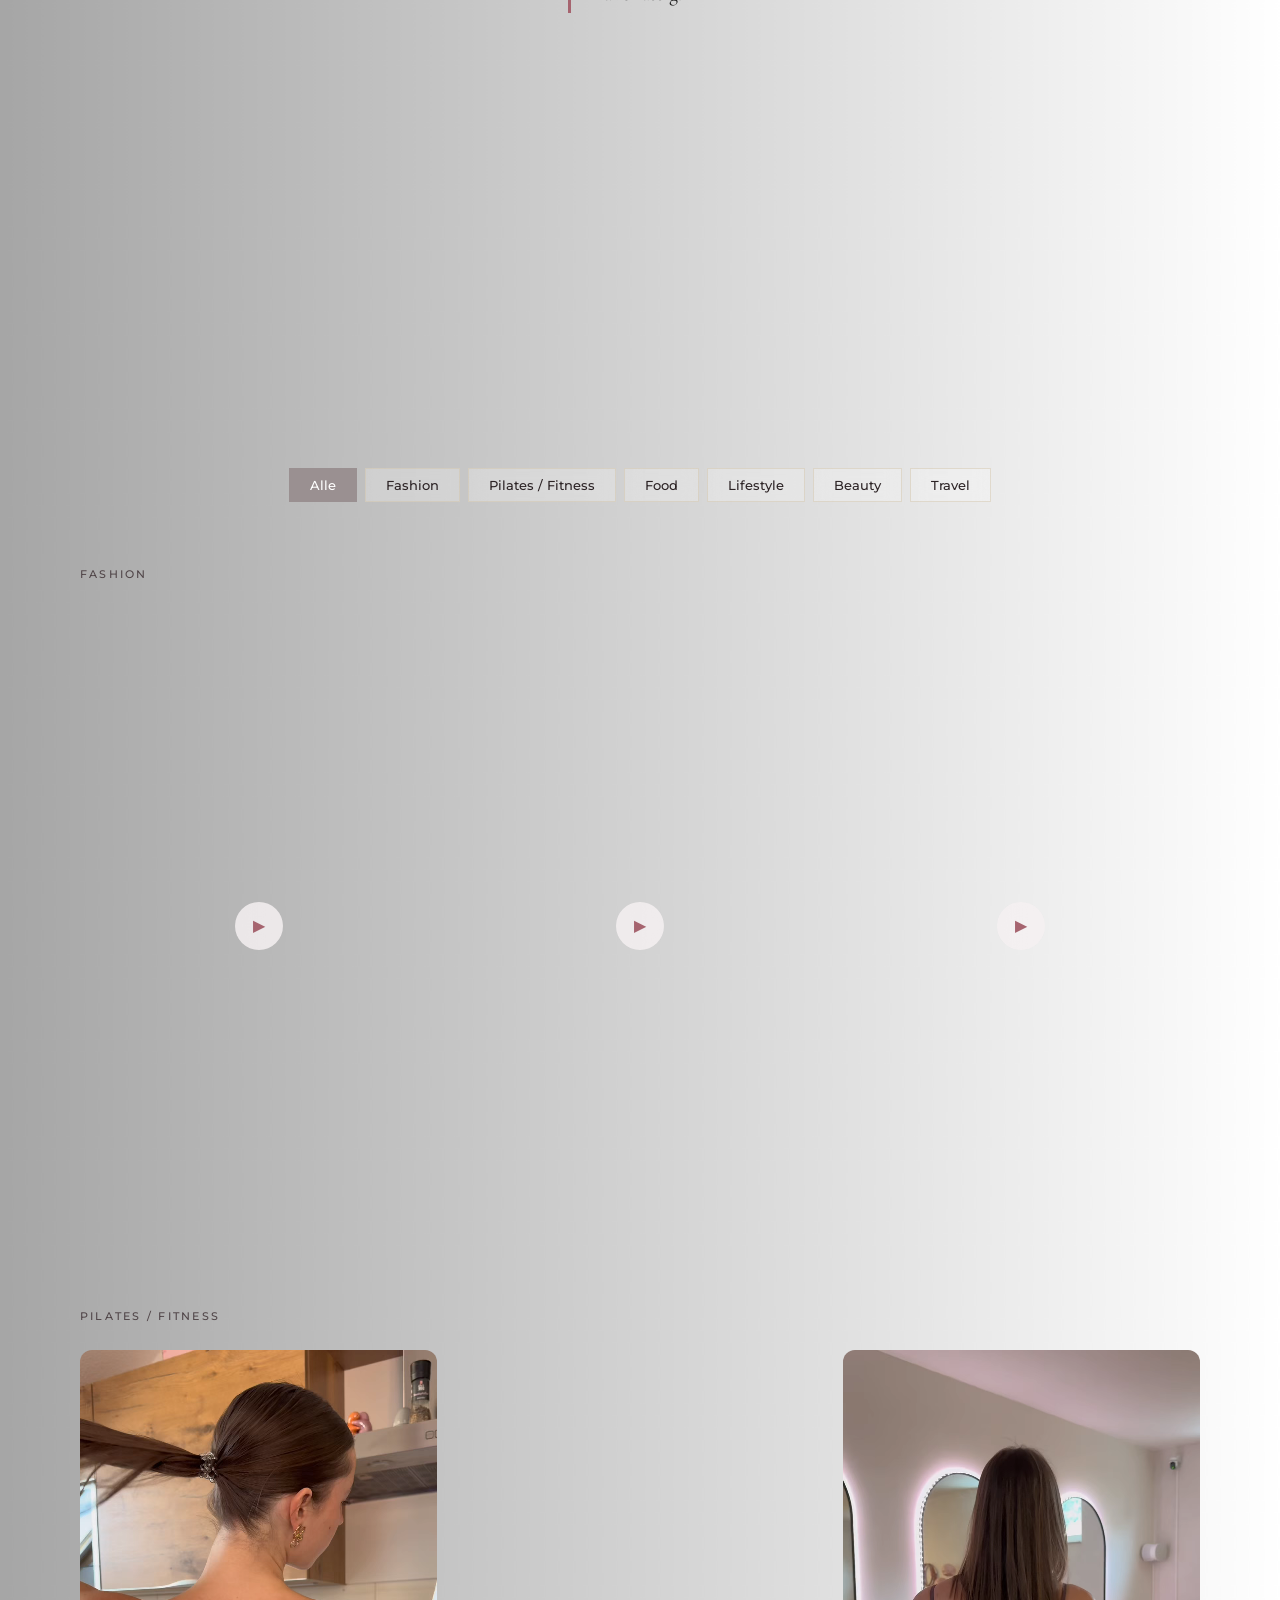
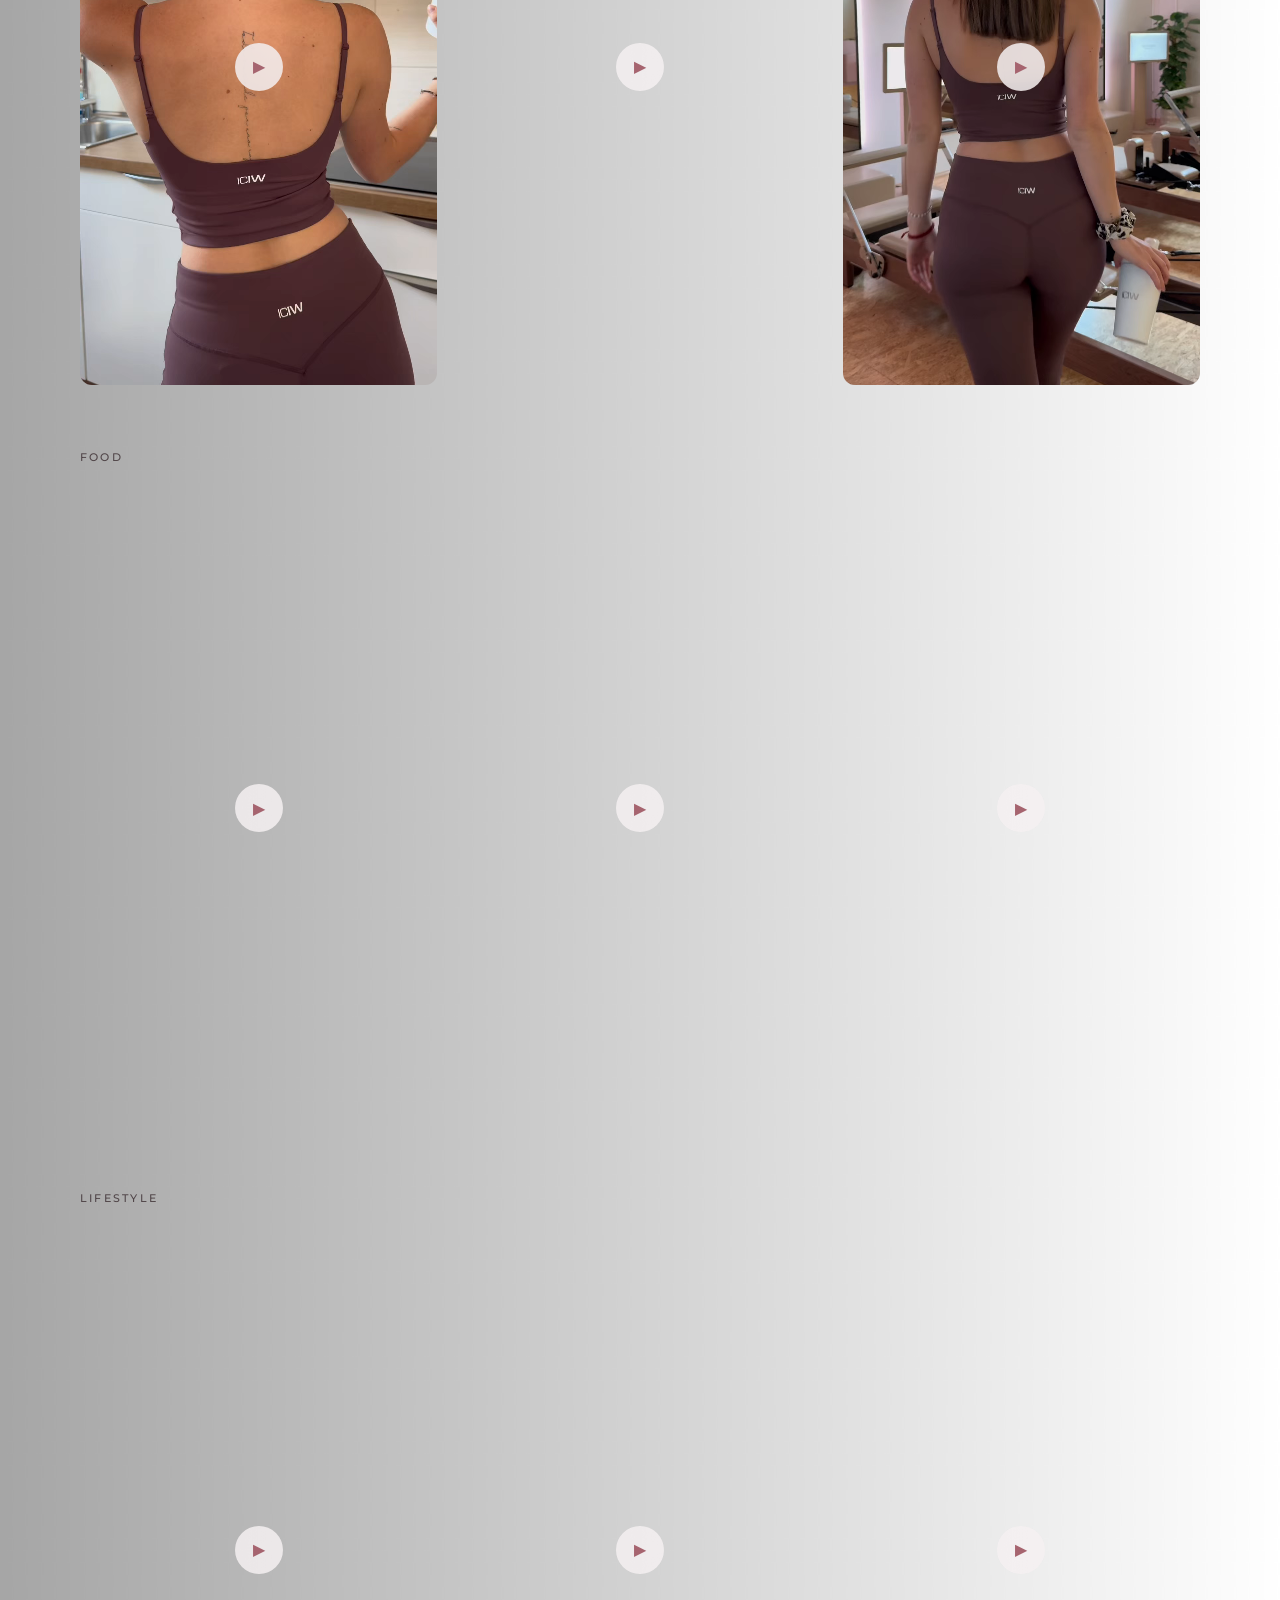
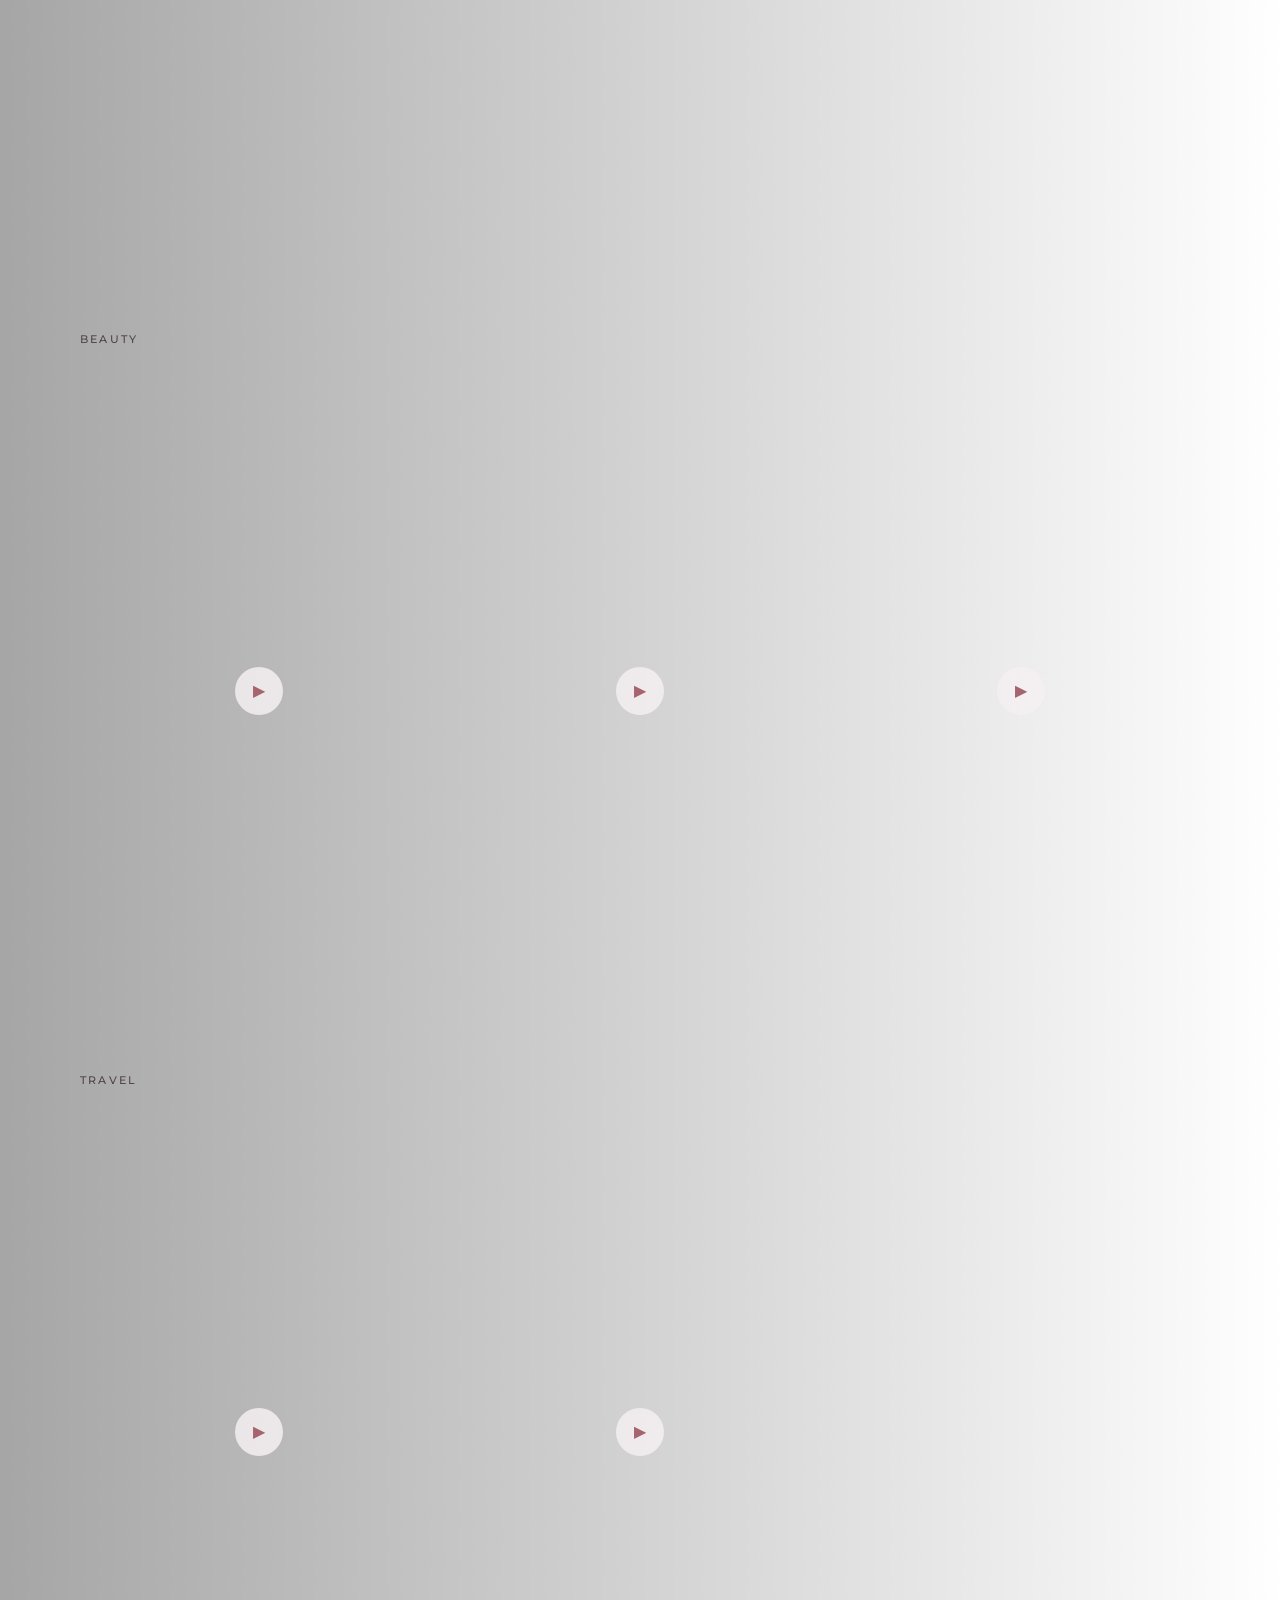
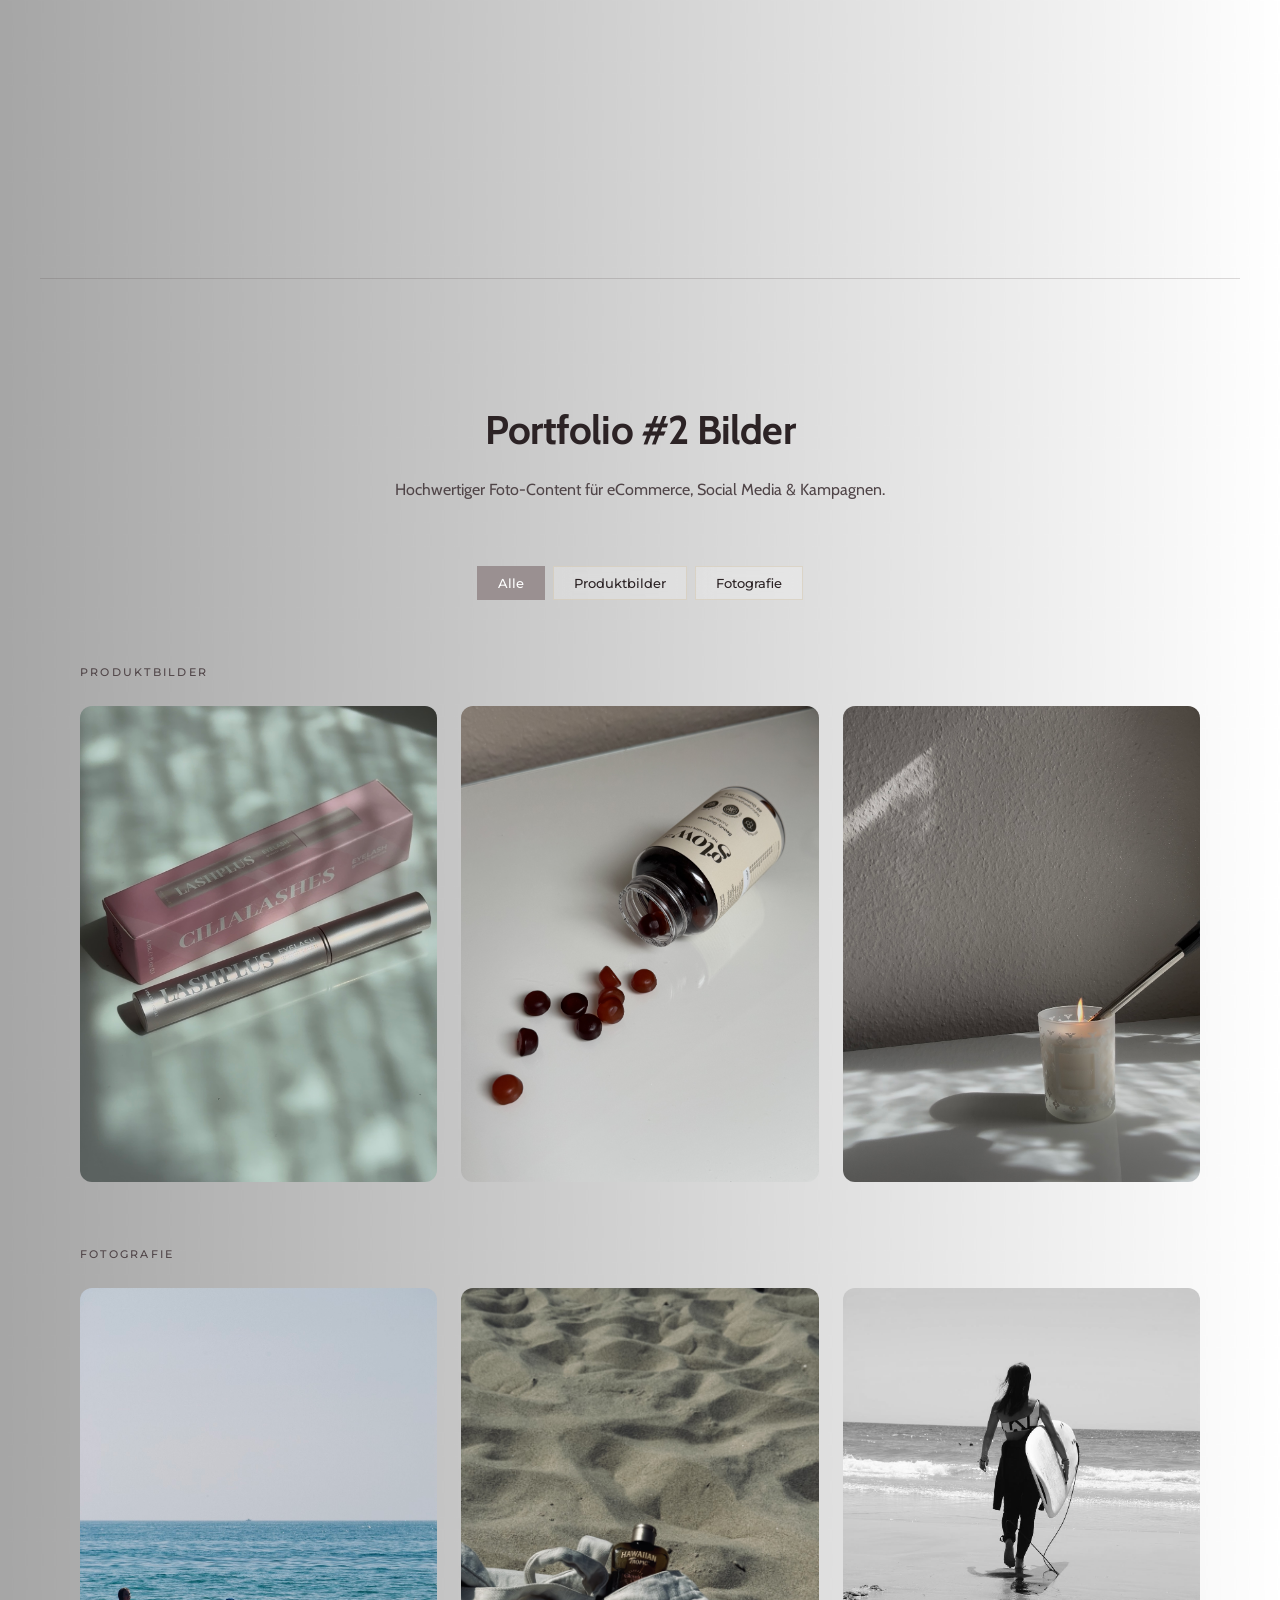
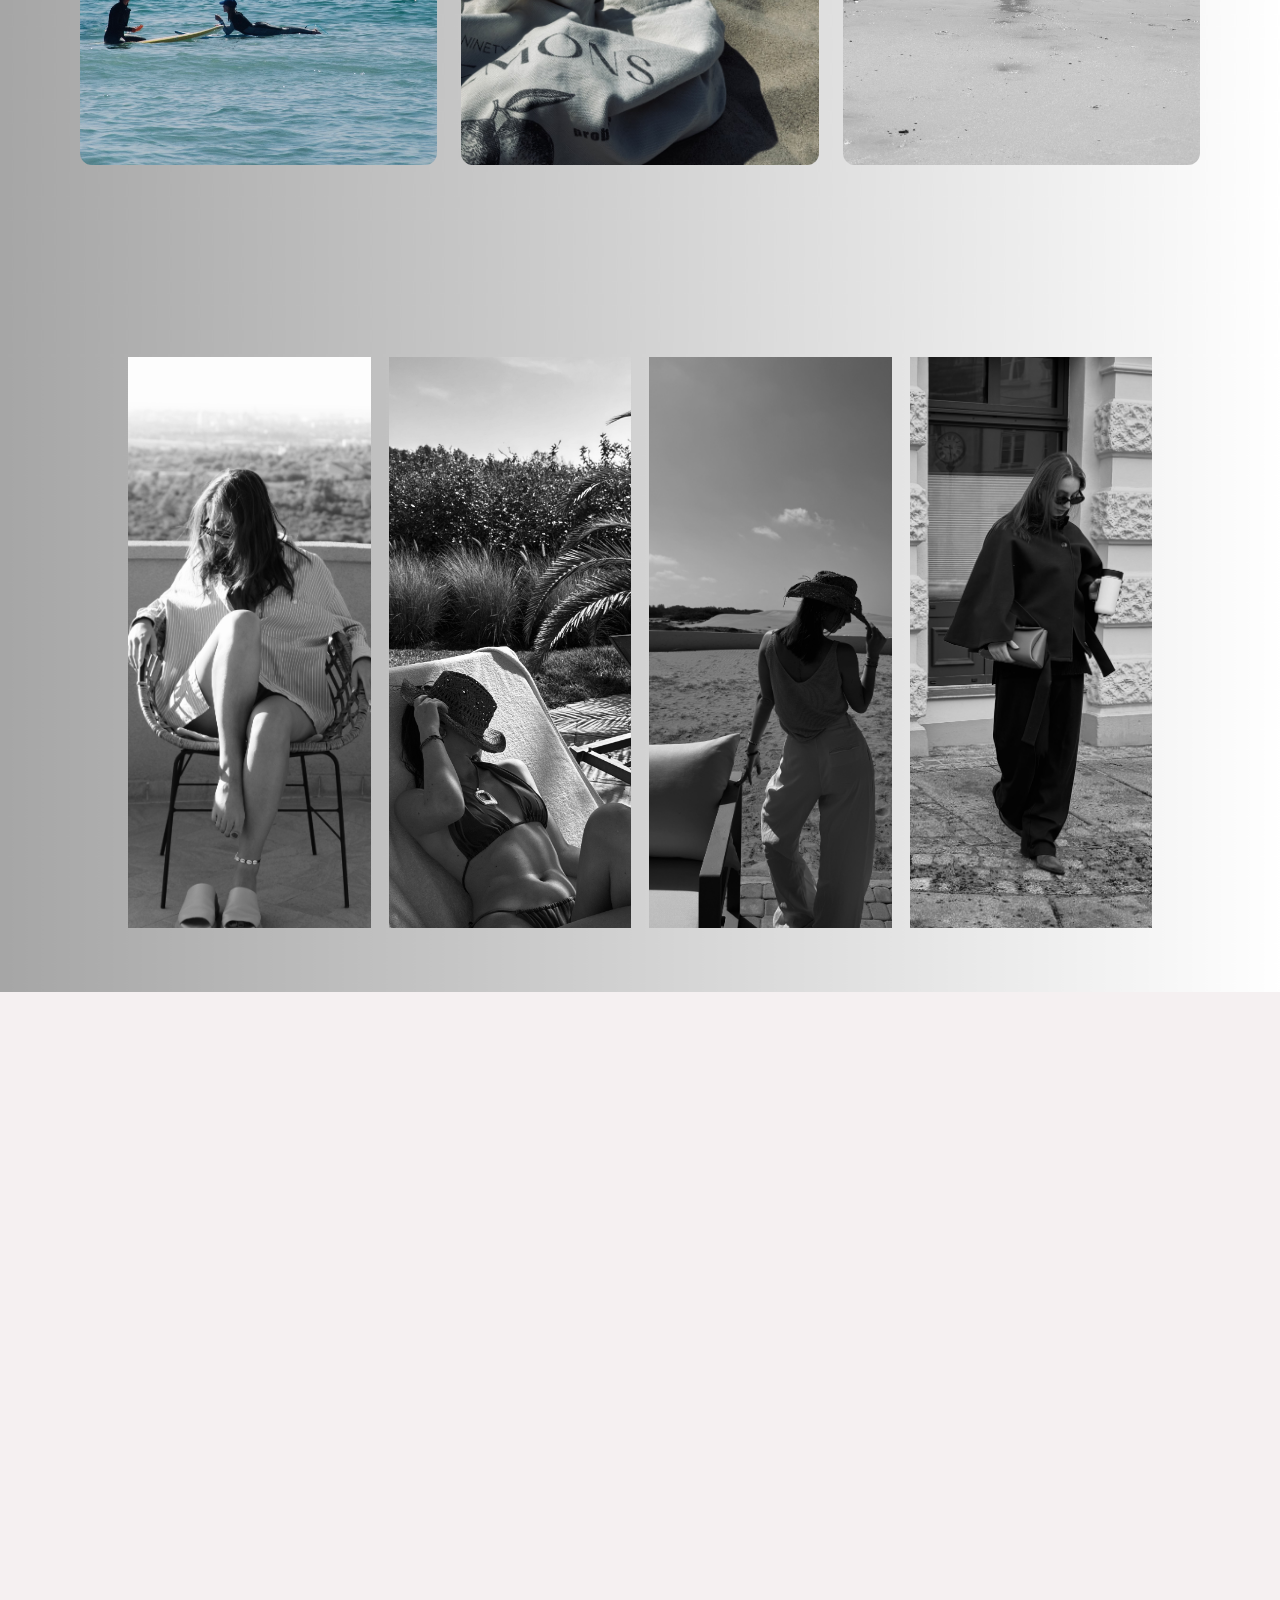
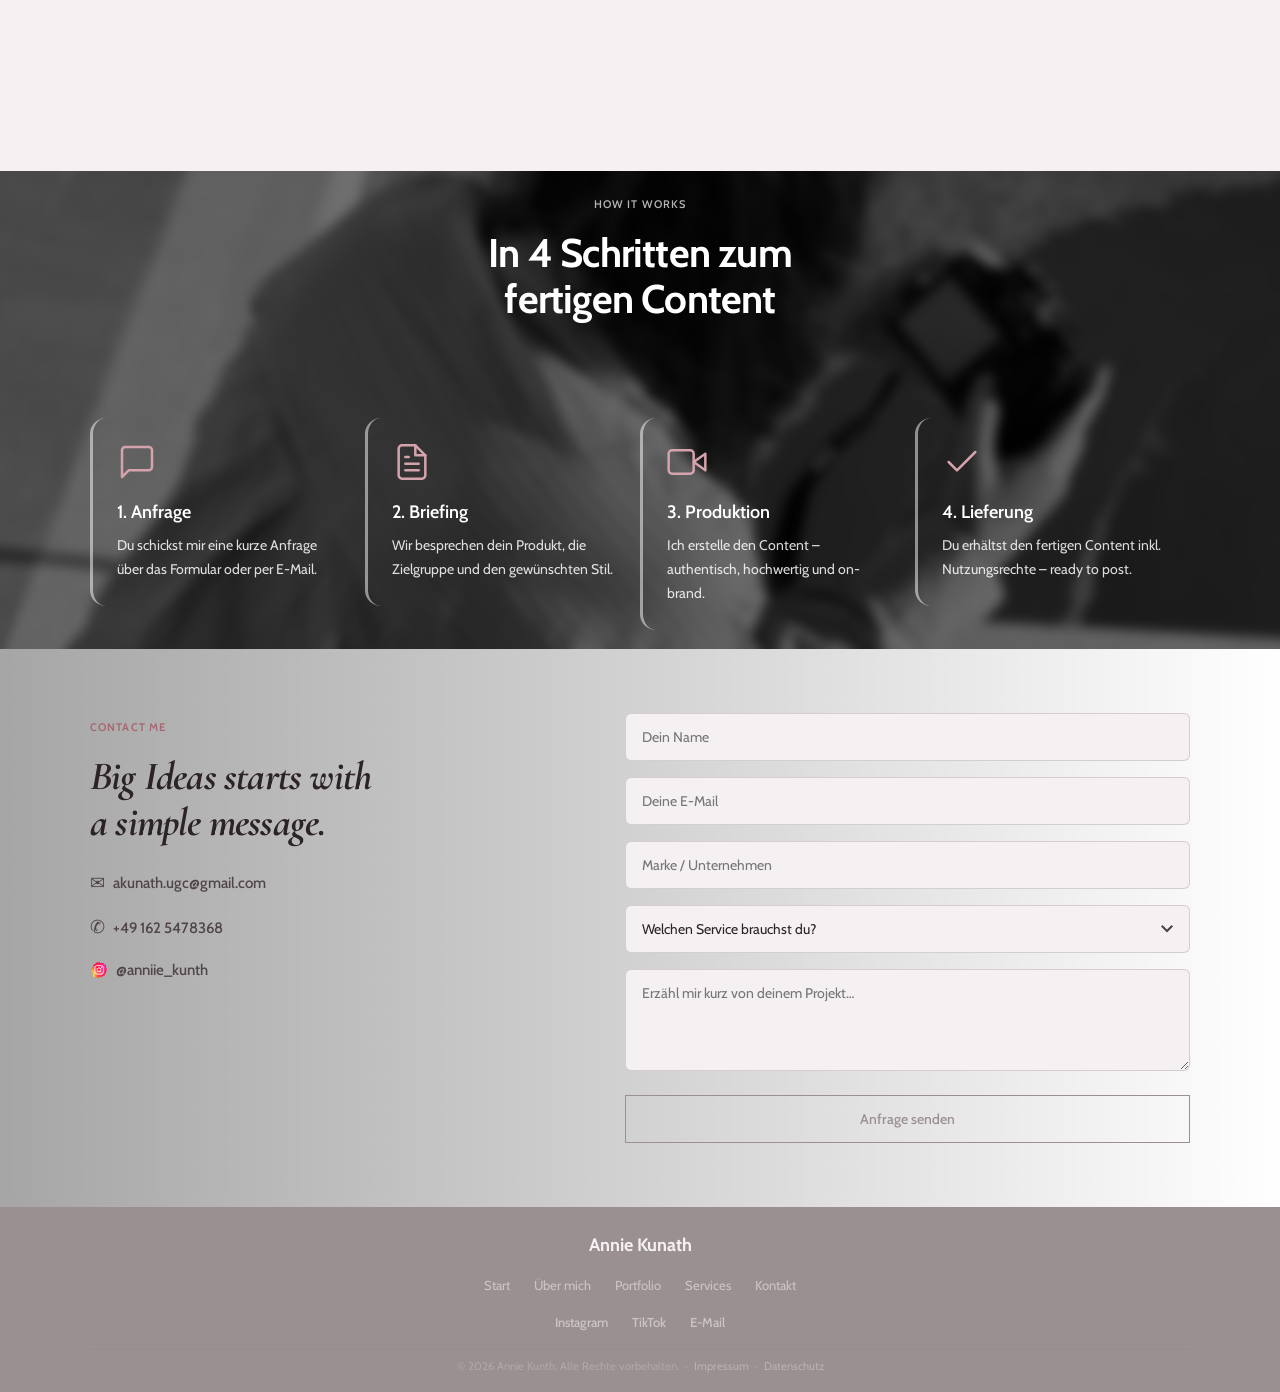
==== commit 9fa9a6d9: "Add files via upload" ====
--- a/index.html
+++ b/index.html
@@ -148,17 +148,17 @@
                 <h3 class="portfolio__category-title">Fashion</h3>
                 <div class="portfolio__video-grid">
                     <div class="portfolio__item portfolio__item--video">
-                        <video src="Fashion/Fashion%20Video%201_Lorena%20Fashion.webm" poster="thumbnails/fashion-1.jpg" loop playsinline preload="metadata" aria-label="Fashion Video – Lorena Fashion"></video>
+                        <video src="Fashion/Fashion%20Video%201_Lorena%20Fashion.webm" loop playsinline aria-label="Fashion Video – Lorena Fashion"></video>
                         <div class="portfolio__play-icon" aria-hidden="true">▶</div>
                         <div class="portfolio__overlay"><span>Lorena Fashion</span></div>
                     </div>
                     <div class="portfolio__item portfolio__item--video">
-                        <video src="Fashion/Fashion%20Video%202_Madlady%20Jeans.webm" poster="thumbnails/fashion-2.jpg" loop playsinline preload="metadata" aria-label="Fashion Video – Madlady Jeans"></video>
+                        <video src="Fashion/Fashion%20Video%202_Madlady%20Jeans.webm" loop playsinline aria-label="Fashion Video – Madlady Jeans"></video>
                         <div class="portfolio__play-icon" aria-hidden="true">▶</div>
                         <div class="portfolio__overlay"><span>Madlady Jeans</span></div>
                     </div>
                     <div class="portfolio__item portfolio__item--video">
-                        <video src="Fashion/Fashion%20Video%203_Madlady%20Lounge.webm" poster="thumbnails/fashion-3.jpg" loop playsinline preload="metadata" aria-label="Fashion Video – Madlady Lounge"></video>
+                        <video src="Fashion/Fashion%20Video%203_Madlady%20Lounge.webm" loop playsinline aria-label="Fashion Video – Madlady Lounge"></video>
                         <div class="portfolio__play-icon" aria-hidden="true">▶</div>
                         <div class="portfolio__overlay"><span>Madlady Lounge</span></div>
                     </div>
@@ -170,17 +170,17 @@
                 <h3 class="portfolio__category-title">Pilates / Fitness</h3>
                 <div class="portfolio__video-grid">
                     <div class="portfolio__item portfolio__item--video">
-                        <video src="Pilates/Pilates_Fitness%20Video%201_Activewear%20Video%20Icaniwill.webm" poster="thumbnails/pilates-1.jpg" loop playsinline preload="metadata" aria-label="Pilates Video – Icaniwill Activewear"></video>
+                        <video src="Pilates/Pilates_Fitness%20Video%201_Activewear%20Video%20Icaniwill.webm" loop playsinline aria-label="Pilates Video – Icaniwill Activewear"></video>
                         <div class="portfolio__play-icon" aria-hidden="true">▶</div>
                         <div class="portfolio__overlay"><span>Icaniwill</span></div>
                     </div>
                     <div class="portfolio__item portfolio__item--video">
-                        <video src="Pilates/Pilates_Fitness%20Video%202_House%20of%20Balance.webm" poster="thumbnails/pilates-2.jpg" loop playsinline preload="metadata" aria-label="Pilates Video – House of Balance"></video>
+                        <video src="Pilates/Pilates_Fitness%20Video%202_House%20of%20Balance.webm" loop playsinline aria-label="Pilates Video – House of Balance"></video>
                         <div class="portfolio__play-icon" aria-hidden="true">▶</div>
                         <div class="portfolio__overlay"><span>House of Balance</span></div>
                     </div>
                     <div class="portfolio__item portfolio__item--video">
-                        <video src="Pilates/Pilates_Fitness%20Video%203_Video%20Pilatesstudio_%20Icaniwill%20.webm" poster="thumbnails/pilates-3.jpg" loop playsinline preload="metadata" aria-label="Pilates Video – Pilatesstudio Icaniwill"></video>
+                        <video src="Pilates/Pilates_Fitness%20Video%203_Video%20Pilatesstudio_%20Icaniwill%20.webm" loop playsinline aria-label="Pilates Video – Pilatesstudio Icaniwill"></video>
                         <div class="portfolio__play-icon" aria-hidden="true">▶</div>
                         <div class="portfolio__overlay"><span>Pilatesstudio</span></div>
                     </div>
@@ -192,17 +192,17 @@
                 <h3 class="portfolio__category-title">Food</h3>
                 <div class="portfolio__video-grid">
                     <div class="portfolio__item portfolio__item--video">
-                        <video src="Food/Food%20Video%201_Lemoneasy%20Video%20Kochen.webm" poster="thumbnails/food-1.jpg" loop playsinline preload="metadata" aria-label="Food Video – Lemoneasy Kochen"></video>
+                        <video src="Food/Food%20Video%201_Lemoneasy%20Video%20Kochen.webm" loop playsinline aria-label="Food Video – Lemoneasy Kochen"></video>
                         <div class="portfolio__play-icon" aria-hidden="true">▶</div>
                         <div class="portfolio__overlay"><span>Lemoneasy</span></div>
                     </div>
                     <div class="portfolio__item portfolio__item--video">
-                        <video src="Food/Food%20Video%202_TWONATURALS%20Video.webm" poster="thumbnails/food-2.jpg" loop playsinline preload="metadata" aria-label="Food Video – TWONATURALS"></video>
+                        <video src="Food/Food%20Video%202_TWONATURALS%20Video.webm" loop playsinline aria-label="Food Video – TWONATURALS"></video>
                         <div class="portfolio__play-icon" aria-hidden="true">▶</div>
                         <div class="portfolio__overlay"><span>TWONATURALS</span></div>
                     </div>
                     <div class="portfolio__item portfolio__item--video">
-                        <video src="Food/Food%20Video%203_Bananenbrot%20.webm" poster="thumbnails/food-3.jpg" loop playsinline preload="metadata" aria-label="Food Video – Bananenbrot"></video>
+                        <video src="Food/Food%20Video%203_Bananenbrot%20.webm" loop playsinline aria-label="Food Video – Bananenbrot"></video>
                         <div class="portfolio__play-icon" aria-hidden="true">▶</div>
                         <div class="portfolio__overlay"><span>Bananenbrot</span></div>
                     </div>
@@ -214,17 +214,17 @@
                 <h3 class="portfolio__category-title">Lifestyle</h3>
                 <div class="portfolio__video-grid">
                     <div class="portfolio__item portfolio__item--video">
-                        <video src="Lifestyle/Lifestyle%20Video%201_Video%20Parf%C3%BCmwerk.webm" poster="thumbnails/lifestyle-1.jpg" loop playsinline preload="metadata" aria-label="Lifestyle Video – Parfümwerk"></video>
+                        <video src="Lifestyle/Lifestyle%20Video%201_Video%20Parf%C3%BCmwerk.webm" loop playsinline aria-label="Lifestyle Video – Parfümwerk"></video>
                         <div class="portfolio__play-icon" aria-hidden="true">▶</div>
                         <div class="portfolio__overlay"><span>Parfümwerk</span></div>
                     </div>
                     <div class="portfolio__item portfolio__item--video">
-                        <video src="Lifestyle/Lifestyle%20Video%202_Unboxing%20Lemoneasy.webm" poster="thumbnails/lifestyle-2.jpg" loop playsinline preload="metadata" aria-label="Lifestyle Video – Unboxing Lemoneasy"></video>
+                        <video src="Lifestyle/Lifestyle%20Video%202_Unboxing%20Lemoneasy.webm" loop playsinline aria-label="Lifestyle Video – Unboxing Lemoneasy"></video>
                         <div class="portfolio__play-icon" aria-hidden="true">▶</div>
                         <div class="portfolio__overlay"><span>Lemoneasy Unboxing</span></div>
                     </div>
                     <div class="portfolio__item portfolio__item--video">
-                        <video src="Lifestyle/Lifestyle%20Video%203_Kamill%20.webm" poster="thumbnails/lifestyle-3.jpg" loop playsinline preload="metadata" aria-label="Lifestyle Video – Kamill"></video>
+                        <video src="Lifestyle/Lifestyle%20Video%203_Kamill%20.webm" loop playsinline aria-label="Lifestyle Video – Kamill"></video>
                         <div class="portfolio__play-icon" aria-hidden="true">▶</div>
                         <div class="portfolio__overlay"><span>Kamill</span></div>
                     </div>
@@ -236,17 +236,17 @@
                 <h3 class="portfolio__category-title">Beauty</h3>
                 <div class="portfolio__video-grid">
                     <div class="portfolio__item portfolio__item--video">
-                        <video src="Beauty/Beauty%20Video%201_Guhl%20Haar.webm" poster="thumbnails/beauty-1.jpg" loop playsinline preload="metadata" aria-label="Beauty Video – Guhl Haar"></video>
+                        <video src="Beauty/Beauty%20Video%201_Guhl%20Haar.webm" loop playsinline aria-label="Beauty Video – Guhl Haar"></video>
                         <div class="portfolio__play-icon" aria-hidden="true">▶</div>
                         <div class="portfolio__overlay"><span>Guhl Haar</span></div>
                     </div>
                     <div class="portfolio__item portfolio__item--video">
-                        <video src="Beauty/Beauty%20Video%202_Olaplex.webm" poster="thumbnails/beauty-2.jpg" loop playsinline preload="metadata" aria-label="Beauty Video – Olaplex"></video>
+                        <video src="Beauty/Beauty%20Video%202_Olaplex.webm" loop playsinline aria-label="Beauty Video – Olaplex"></video>
                         <div class="portfolio__play-icon" aria-hidden="true">▶</div>
                         <div class="portfolio__overlay"><span>Olaplex</span></div>
                     </div>
                     <div class="portfolio__item portfolio__item--video">
-                        <video src="Beauty/Beauty%20Video%203_Koryo%20Skincare.webm" poster="thumbnails/beauty-3.jpg" loop playsinline preload="metadata" aria-label="Beauty Video – Koryo Skincare"></video>
+                        <video src="Beauty/Beauty%20Video%203_Koryo%20Skincare.webm" loop playsinline aria-label="Beauty Video – Koryo Skincare"></video>
                         <div class="portfolio__play-icon" aria-hidden="true">▶</div>
                         <div class="portfolio__overlay"><span>Koryo Skincare</span></div>
                     </div>
@@ -258,12 +258,12 @@
                 <h3 class="portfolio__category-title">Travel</h3>
                 <div class="portfolio__video-grid">
                     <div class="portfolio__item portfolio__item--video">
-                        <video src="Travel/Travel-Video-1_Koryo-Video.webm" poster="thumbnails/travel-1.jpg" loop playsinline preload="metadata" aria-label="Travel Video 1 – Koryo"></video>
+                        <video src="Travel/Travel-Video-1_Koryo-Video.webm" loop playsinline aria-label="Travel Video 1 – Koryo"></video>
                         <div class="portfolio__play-icon" aria-hidden="true">▶</div>
                         <div class="portfolio__overlay"><span>Koryo</span></div>
                     </div>
                     <div class="portfolio__item portfolio__item--video">
-                        <video src="Travel/Travel-Video-2_Koryo-Video.webm" poster="thumbnails/travel-2.jpg" loop playsinline preload="metadata" aria-label="Travel Video 2 – Koryo"></video>
+                        <video src="Travel/Travel-Video-2_Koryo-Video.webm" loop playsinline aria-label="Travel Video 2 – Koryo"></video>
                         <div class="portfolio__play-icon" aria-hidden="true">▶</div>
                         <div class="portfolio__overlay"><span>Koryo</span></div>
                     </div>
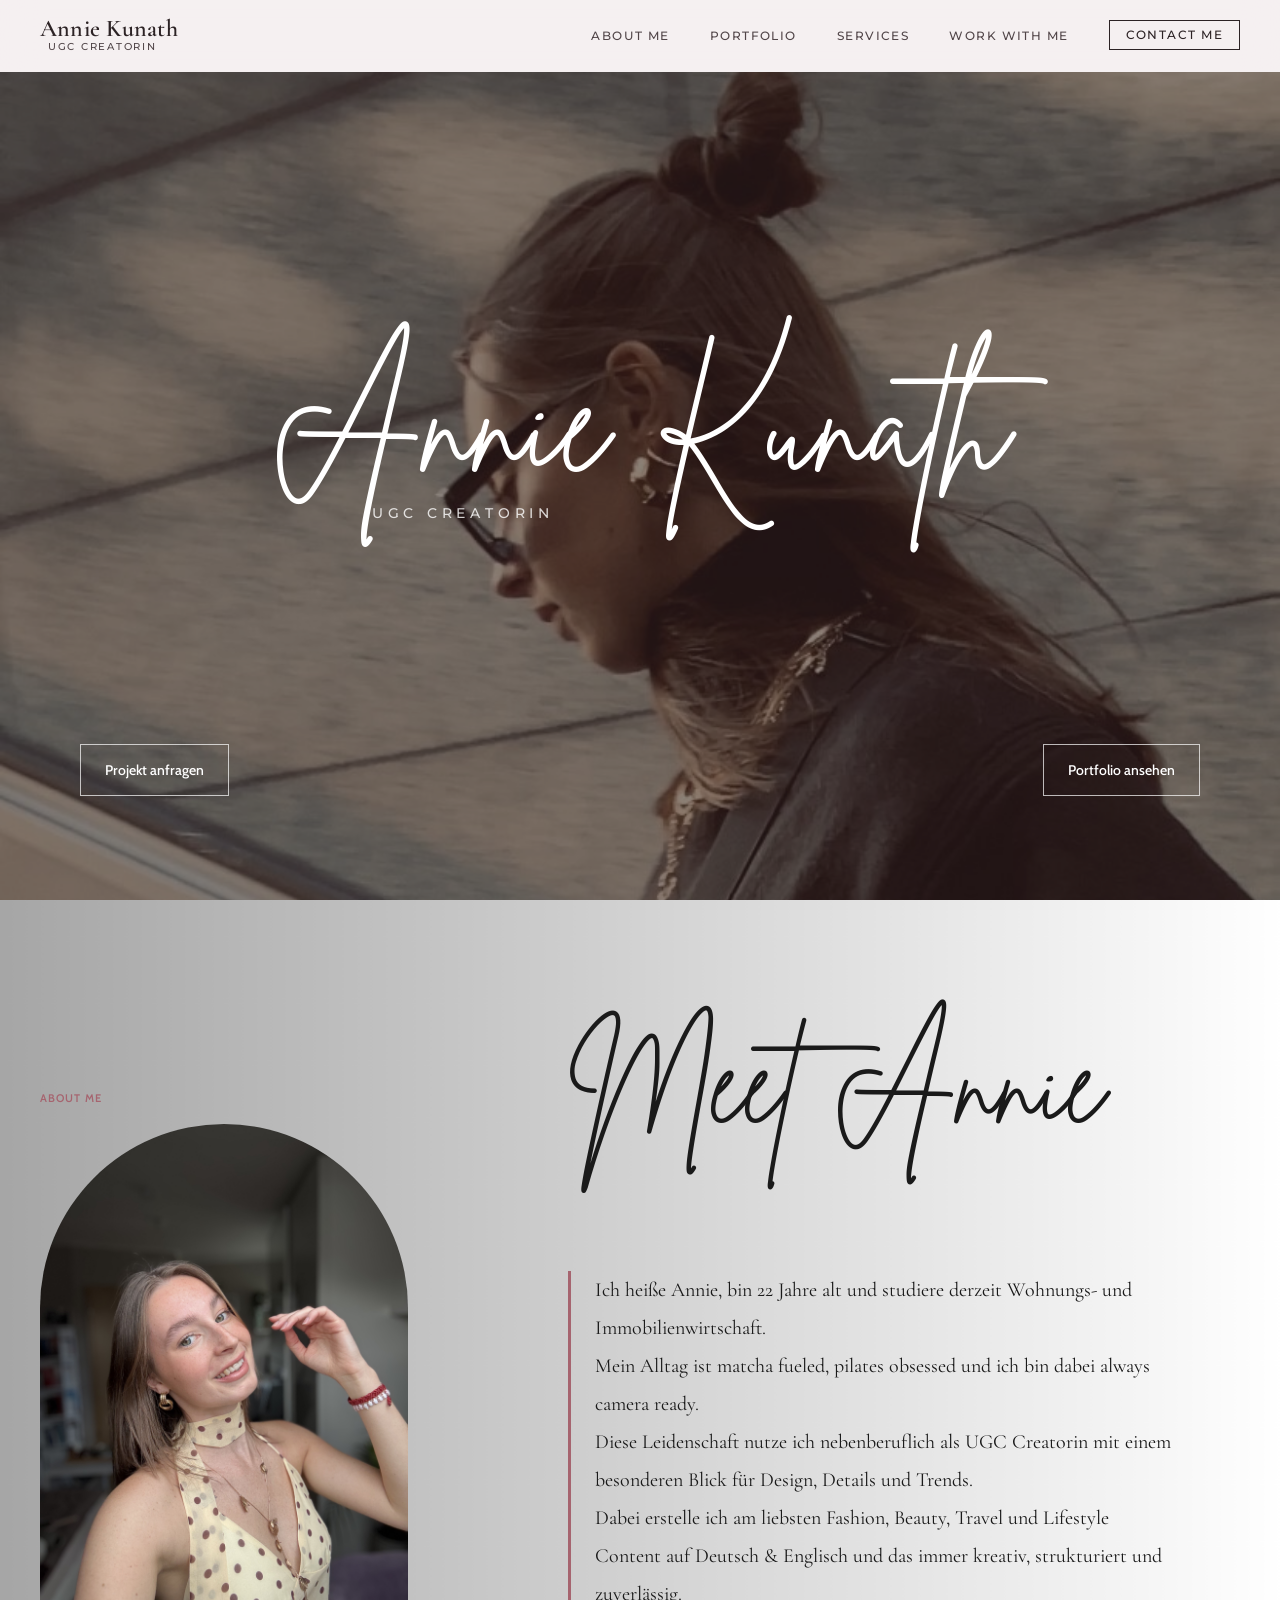
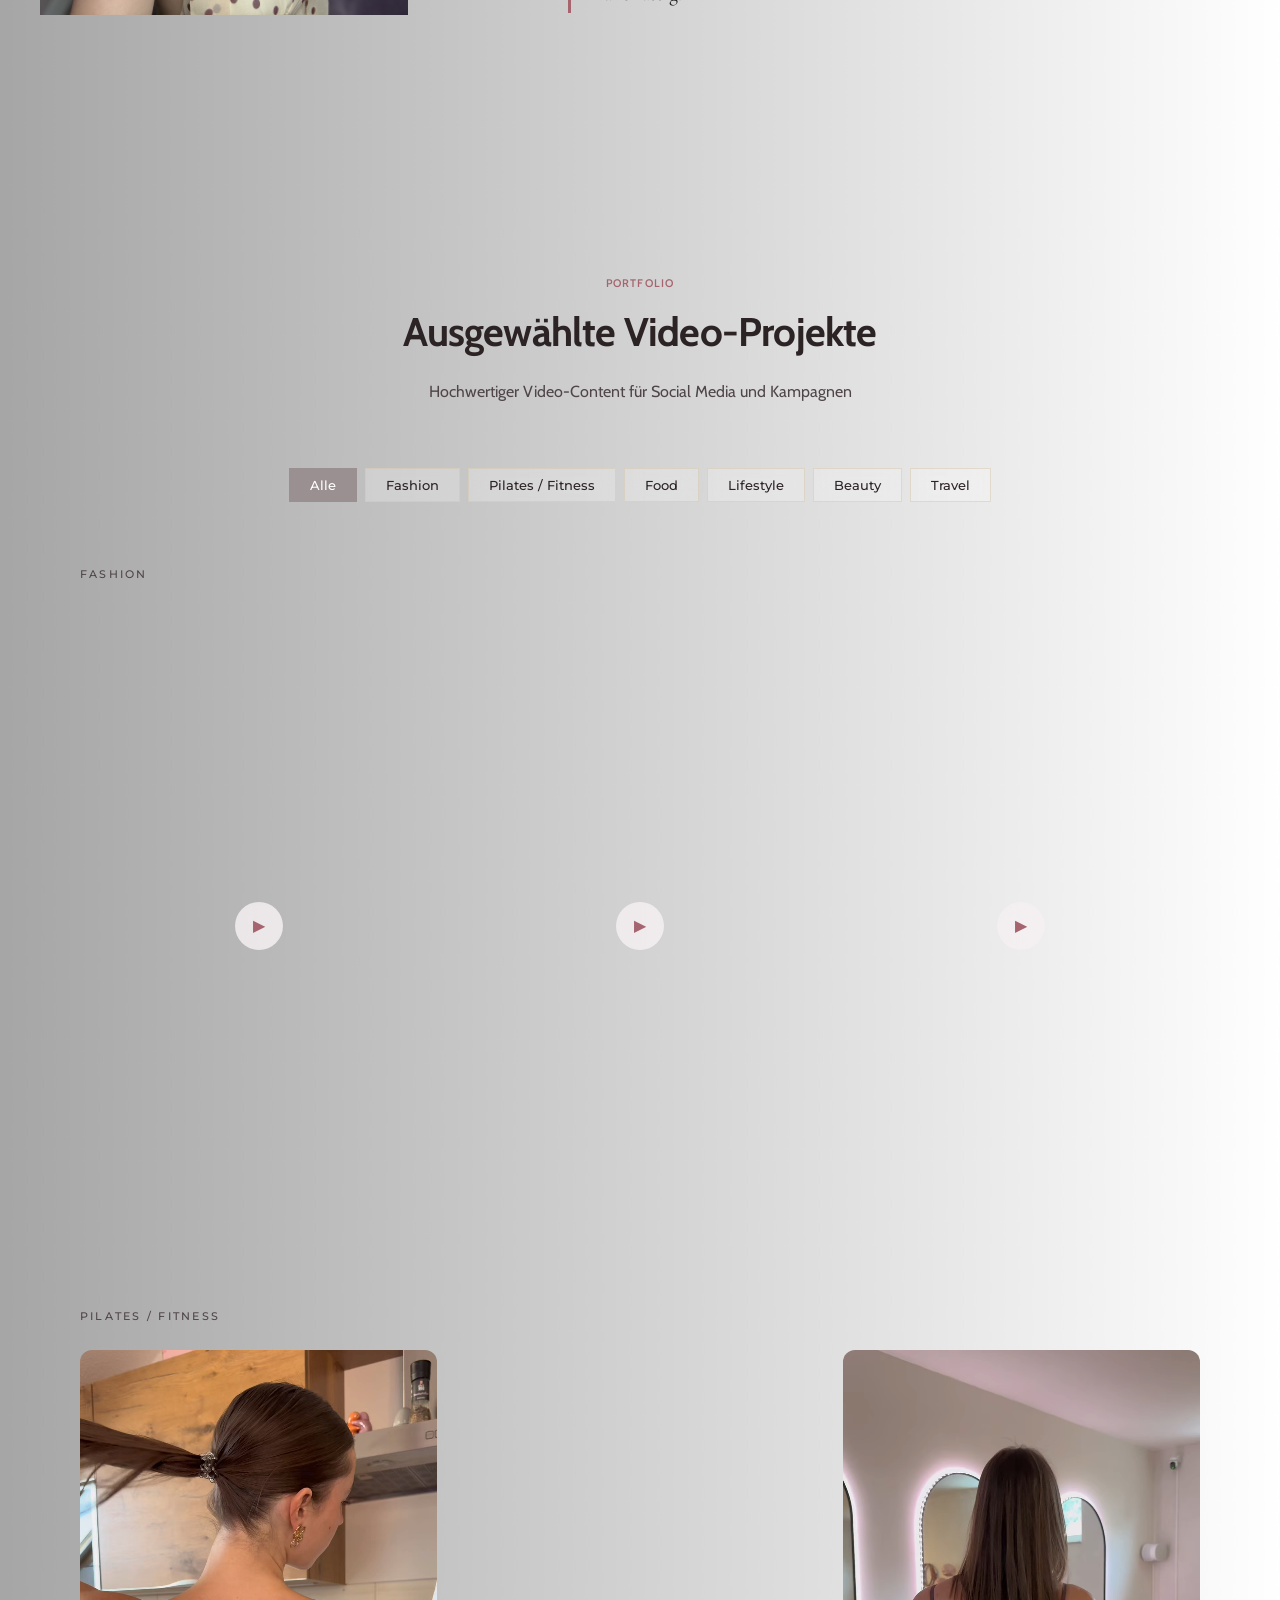
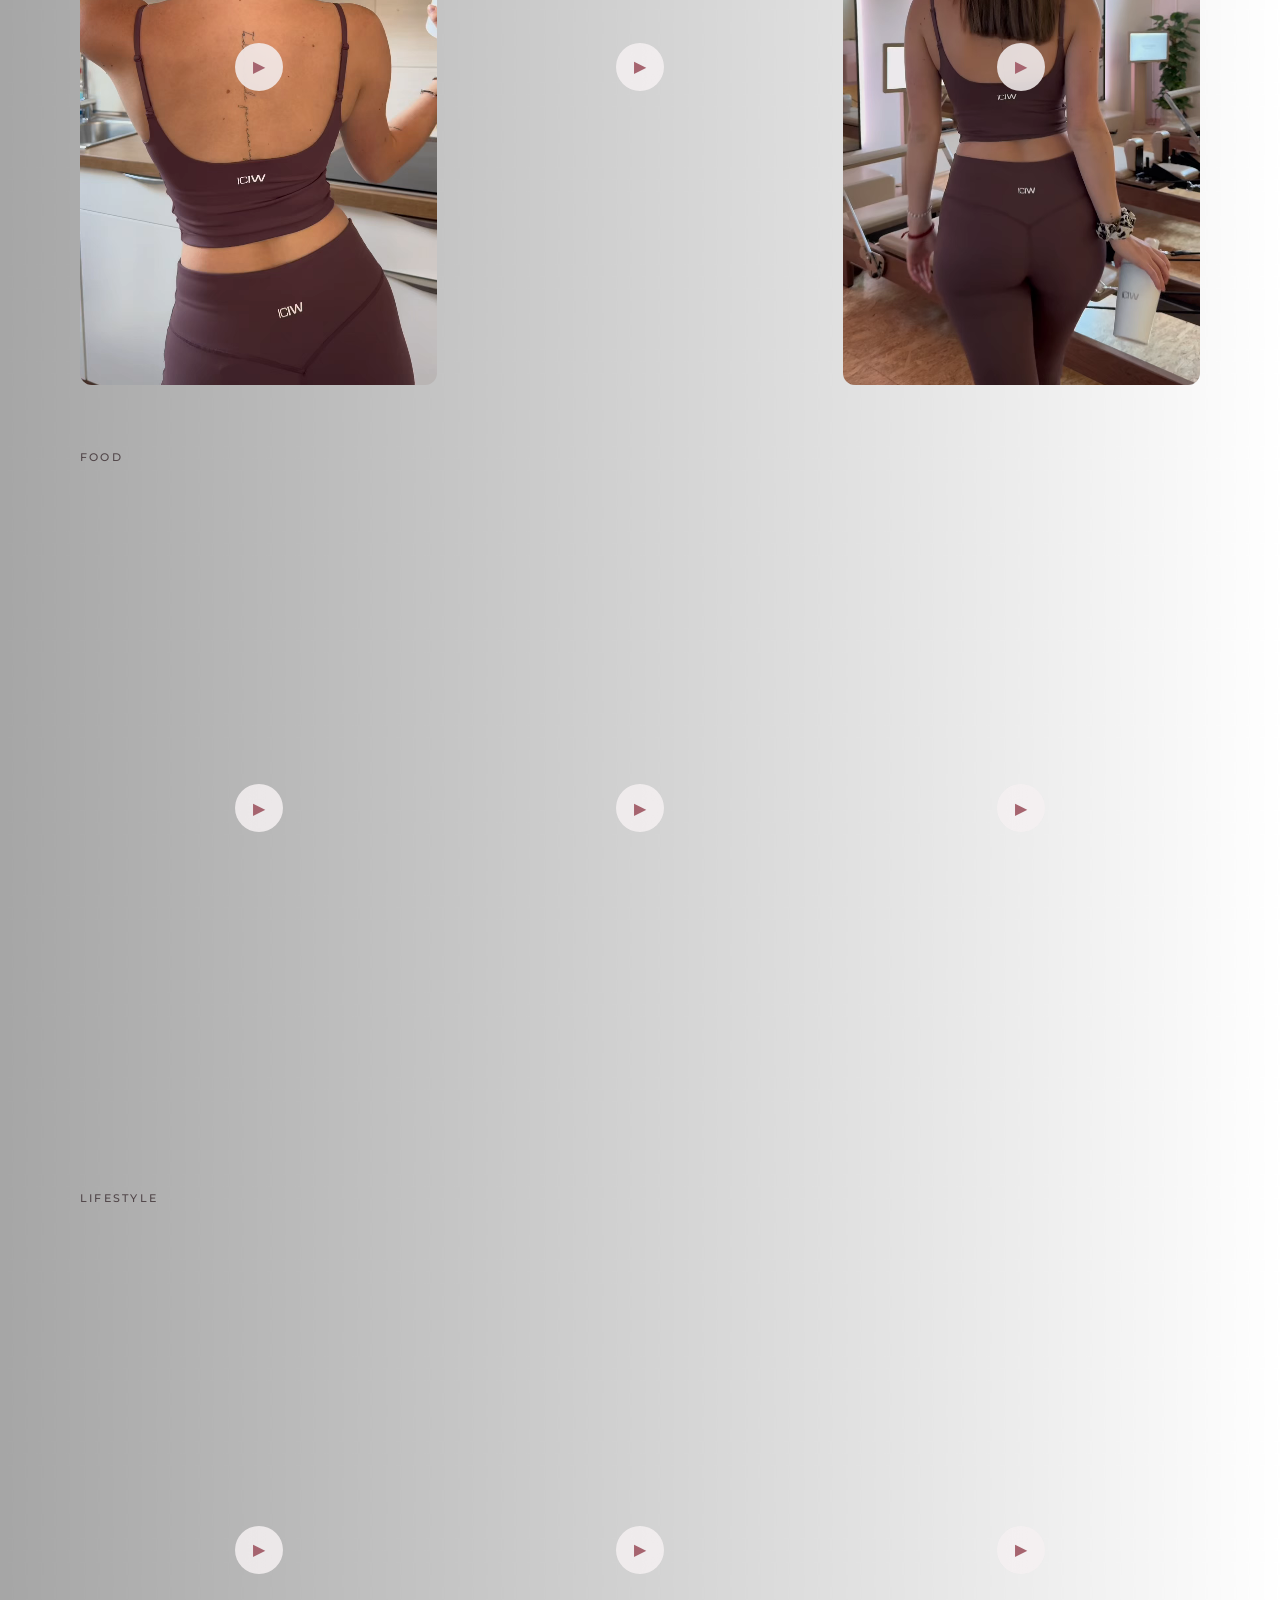
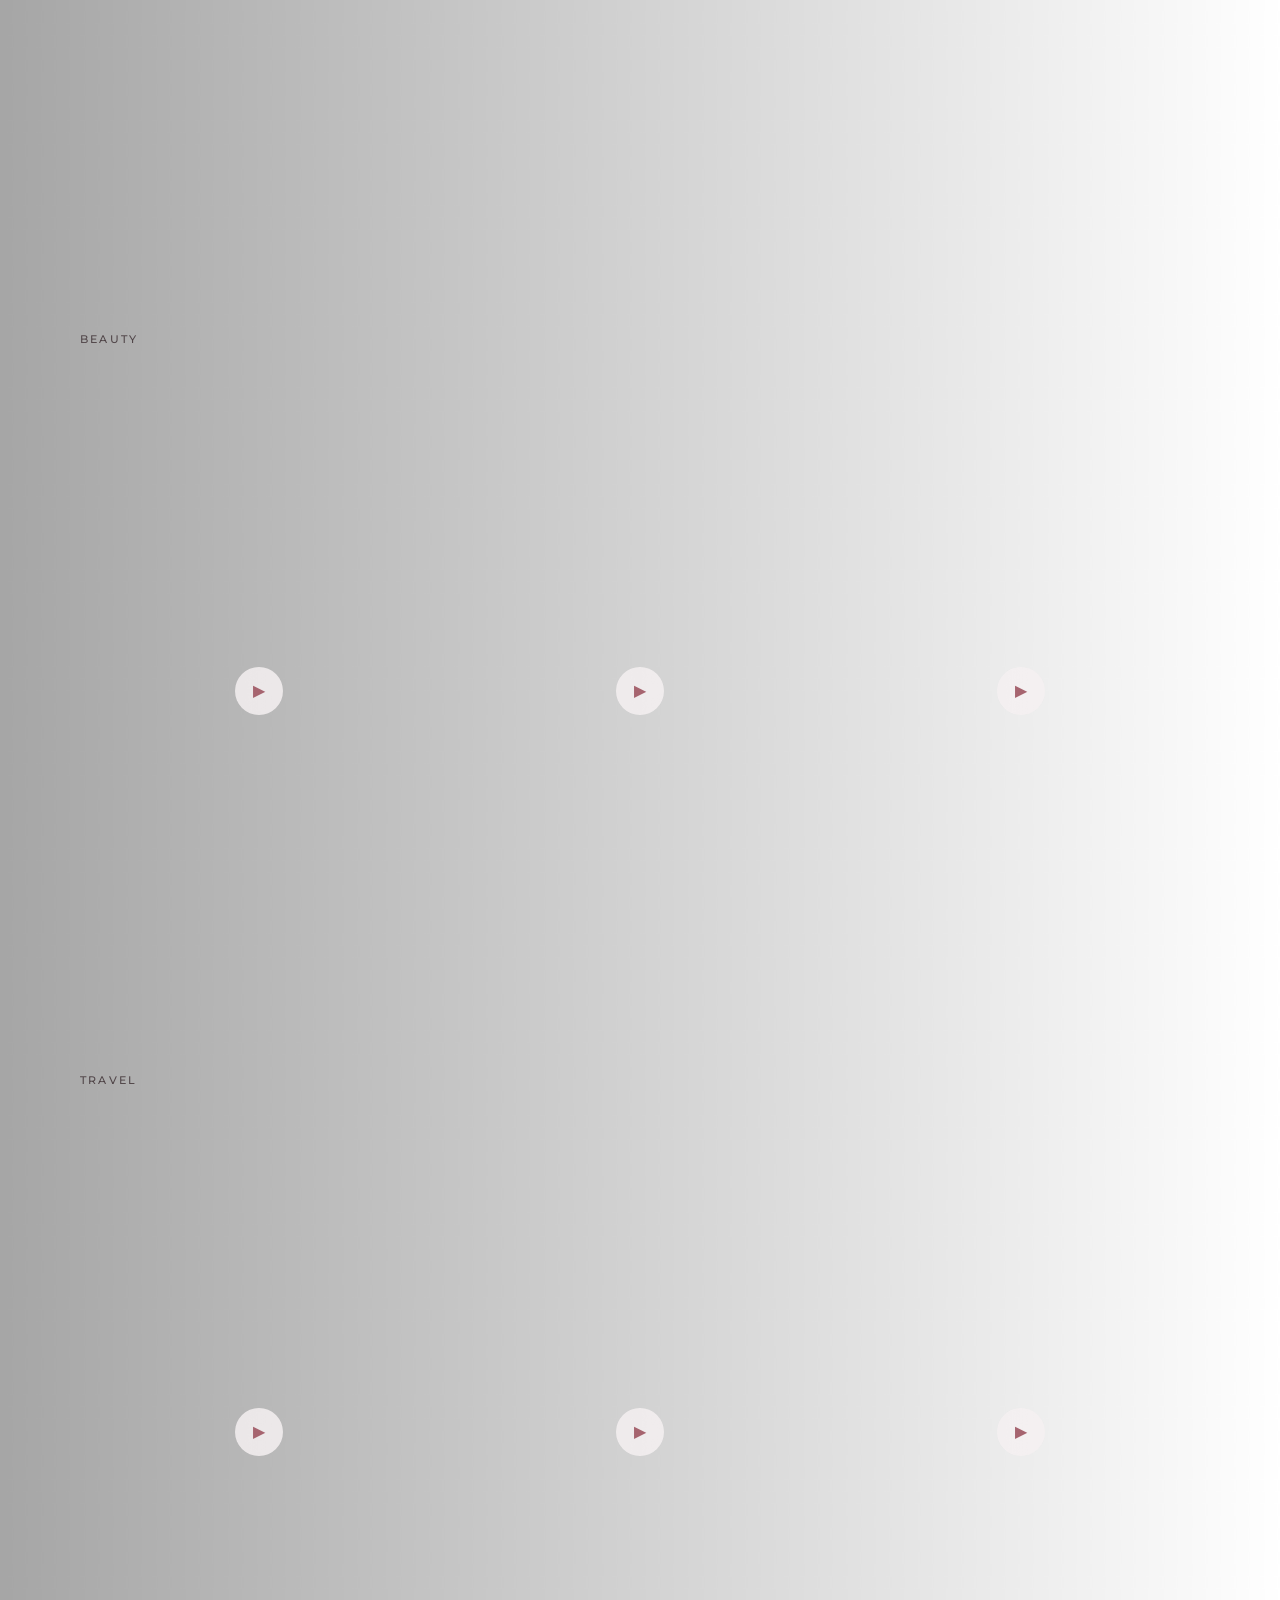
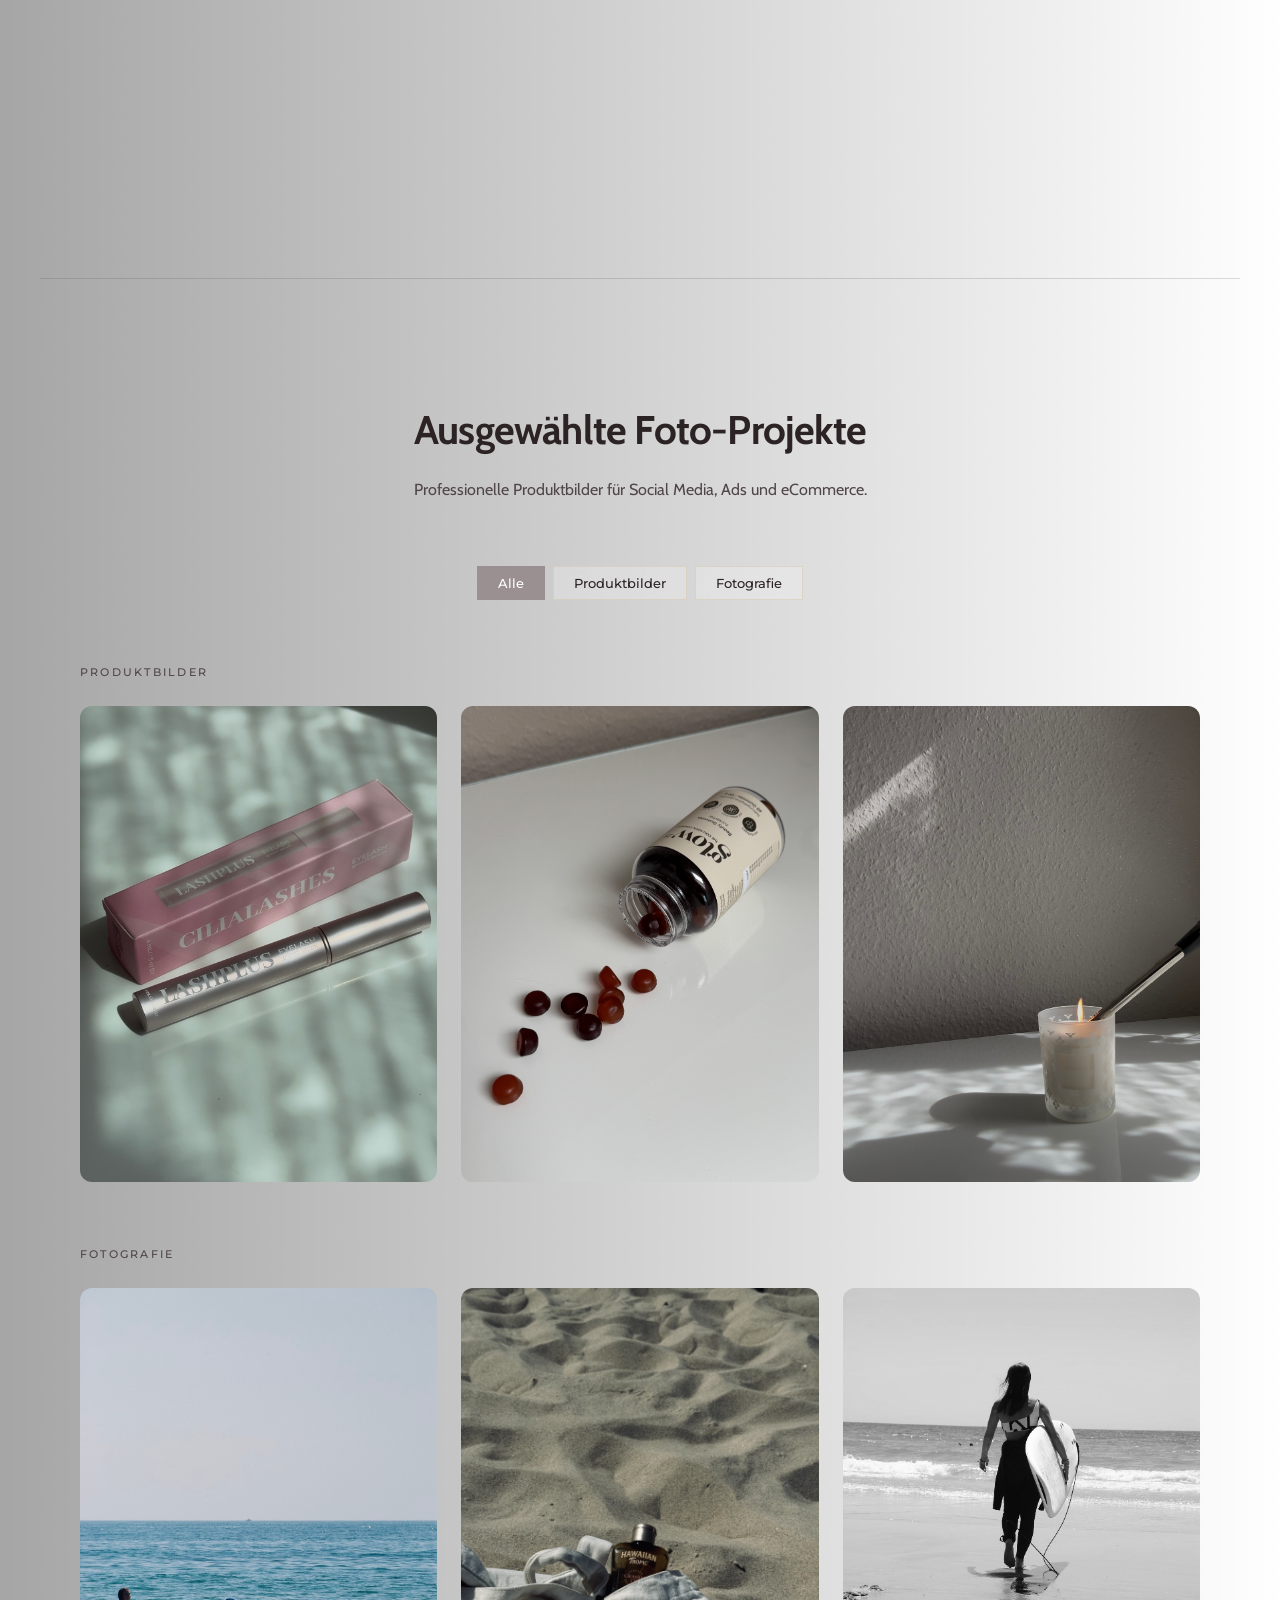
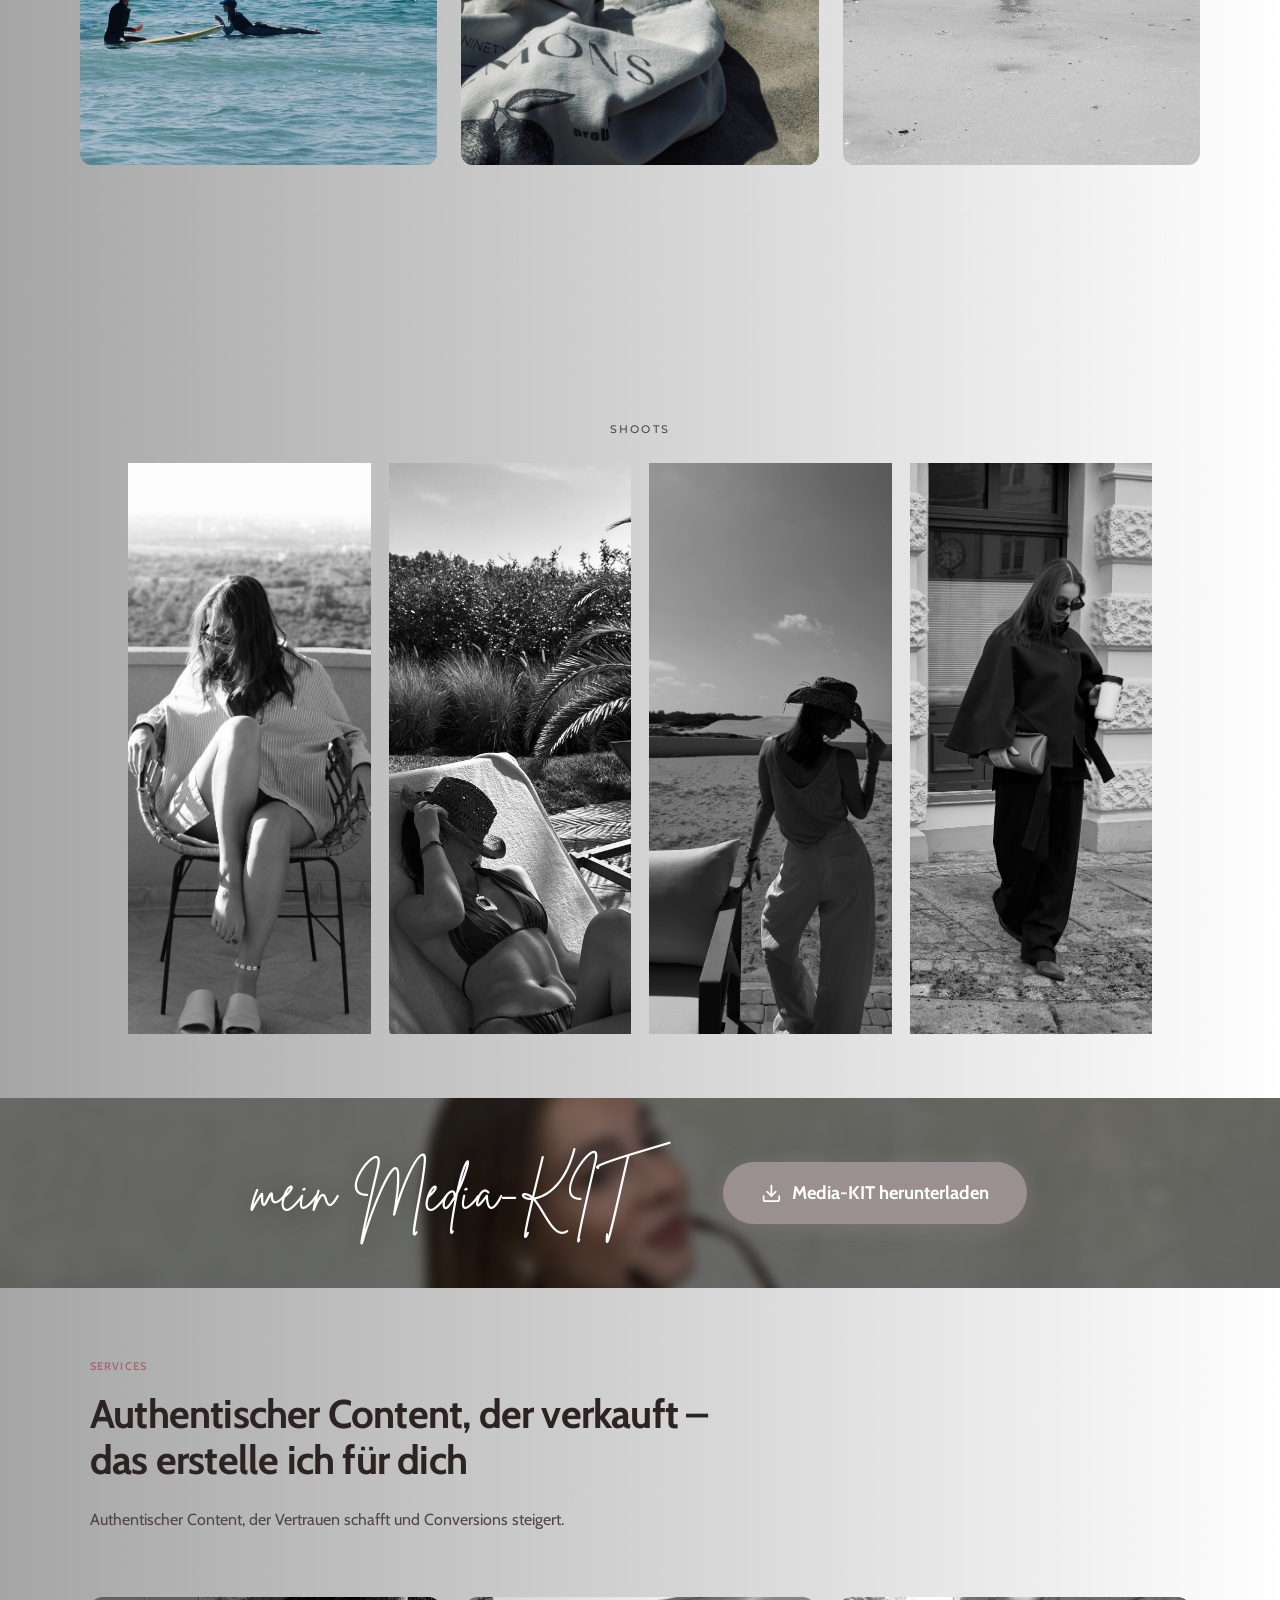
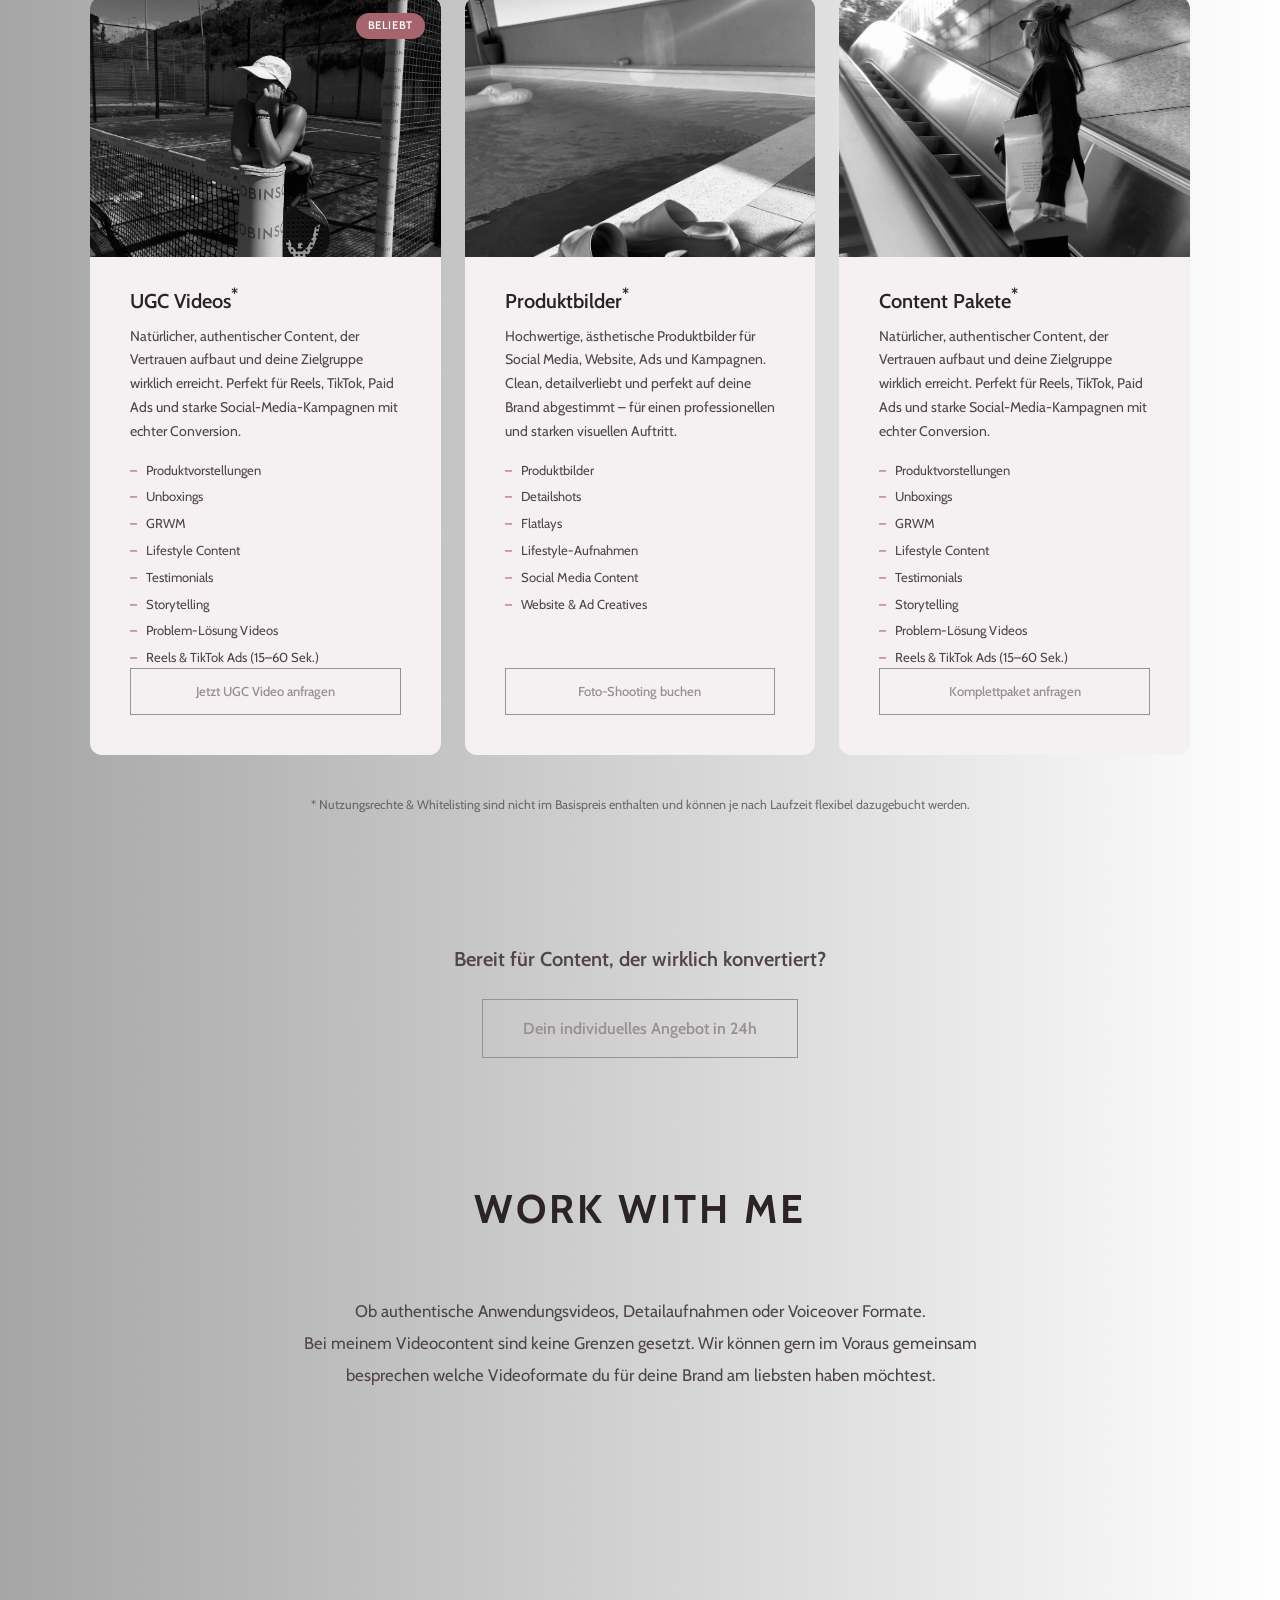
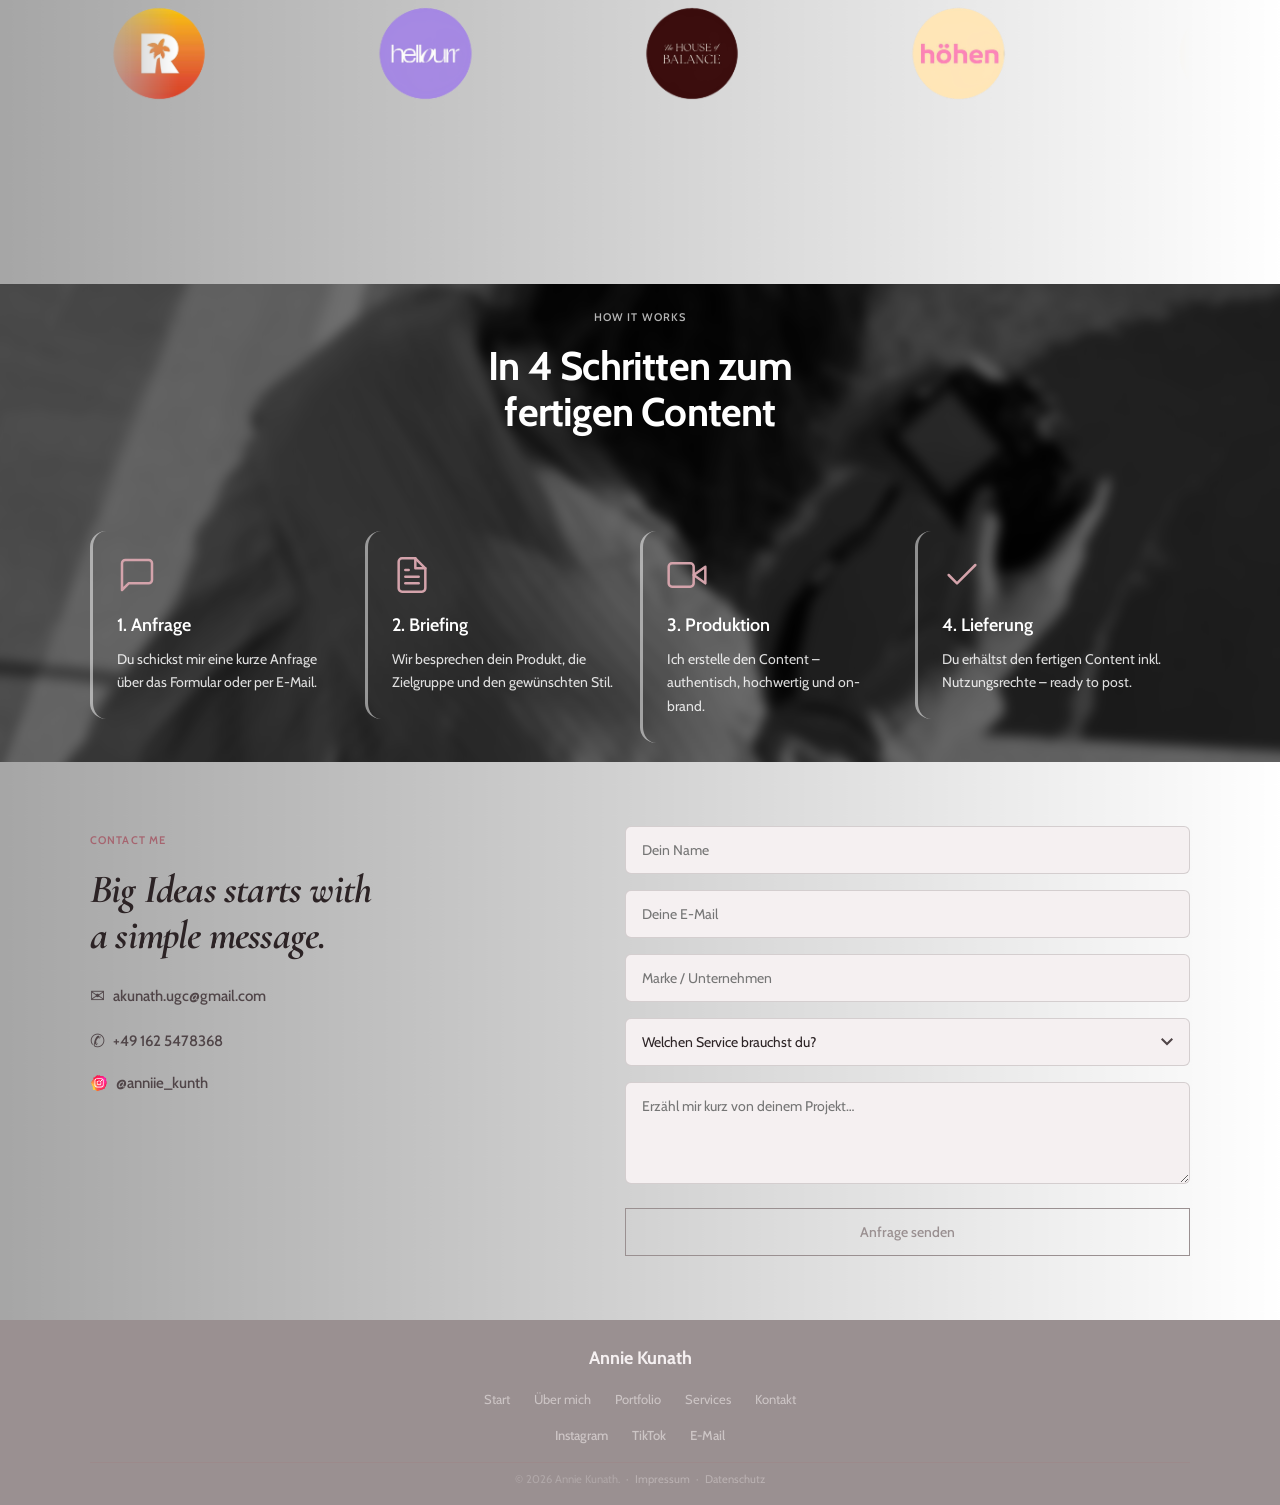
==== commit 4a86b42f: "Add files via upload" ====
--- a/index.html
+++ b/index.html
@@ -99,7 +99,7 @@
                 <p class="hero__subtitle">UGC Creatorin</p>
             </div>
             <div class="hero__actions">
-                <a href="#contact" class="btn btn--primary">Projekt anfragen</a>
+                <a href="#contact" class="btn btn--ghost btn--ghost-light">Projekt anfragen</a>
                 <a href="#portfolio" class="btn btn--ghost btn--ghost-light">Portfolio ansehen</a>
             </div>
         </div>
@@ -109,6 +109,7 @@
     <section class="about" id="about" data-reveal="from-left">
         <div class="about__container">
             <div class="about__image-col">
+                <span class="section-label">About Me</span>
                 <img src="aboutme.jpg" alt="Annie Kunath – UGC Creatorin" class="about__portrait" loading="lazy">
             </div>
             <div class="about__content">
@@ -130,8 +131,8 @@
         <div class="portfolio__block">
             <div class="portfolio__header">
                 <span class="section-label">Portfolio</span>
-                <h2 class="section-title">Portfolio #1 Videos</h2>
-                <p class="portfolio__desc">Authentischer Video-Content für Social Media – Reels, TikToks &amp; Ads.</p>
+                <h2 class="section-title">Ausgewählte Video-Projekte</h2>
+                <p class="portfolio__desc">Hochwertiger Video-Content für Social Media und Kampagnen</p>
             </div>
             <div class="portfolio__filter" role="group" aria-label="Video-Kategorien filtern" data-portfolio-filter="videos">
                 <button class="chip chip--active" data-filter="all">Alle</button>
@@ -267,6 +268,11 @@
                         <div class="portfolio__play-icon" aria-hidden="true">▶</div>
                         <div class="portfolio__overlay"><span>Koryo</span></div>
                     </div>
+                    <div class="portfolio__item portfolio__item--video">
+                        <video src="drinks-video-1.mp4" loop playsinline aria-label="Drinks Video 1"></video>
+                        <div class="portfolio__play-icon" aria-hidden="true">▶</div>
+                        <div class="portfolio__overlay"><span>Drinks</span></div>
+                    </div>
                 </div>
             </div>
         </div>
@@ -274,8 +280,8 @@
         <!-- ── Portfolio #2: Bilder ── -->
         <div class="portfolio__block portfolio__block--images">
             <div class="portfolio__header">
-                <h2 class="section-title">Portfolio #2 Bilder</h2>
-                <p class="portfolio__desc">Hochwertiger Foto-Content für eCommerce, Social Media &amp; Kampagnen.</p>
+                <h2 class="section-title">Ausgewählte Foto-Projekte</h2>
+                <p class="portfolio__desc">Professionelle Produktbilder für Social Media, Ads und eCommerce.</p>
             </div>
             <div class="portfolio__filter" role="group" aria-label="Bilder-Kategorien filtern" data-portfolio-filter="bilder">
                 <button class="chip chip--active" data-filter="all">Alle</button>
@@ -325,11 +331,14 @@
     </section>
 
     <!-- Portfolio Image Strip -->
-    <div class="portfolio__strip">
-        <img src="s1.jpg" alt="Portfolio Bild 1" loading="lazy">
-        <img src="s2.jpg" alt="Portfolio Bild 2" loading="lazy">
-        <img src="s3.jpg" alt="Portfolio Bild 3" loading="lazy">
-        <img src="s4.jpg" alt="Portfolio Bild 4" loading="lazy">
+    <div class="portfolio__strip-wrapper">
+        <h2 class="portfolio__strip-title">SHOOTS</h2>
+        <div class="portfolio__strip">
+            <img src="s1.jpg" alt="Portfolio Bild 1" loading="lazy">
+            <img src="s2.jpg" alt="Portfolio Bild 2" loading="lazy">
+            <img src="s3.jpg" alt="Portfolio Bild 3" loading="lazy">
+            <img src="s4.jpg" alt="Portfolio Bild 4" loading="lazy">
+        </div>
     </div>
 
     <!-- Media-KIT Section -->
@@ -349,9 +358,11 @@
             <div class="services__header">
                 <span class="section-label">Services</span>
                 <h2 class="section-title">Authentischer Content, der verkauft –<br>das erstelle ich für dich</h2>
+                <p class="services__subtitle">Authentischer Content, der Vertrauen schafft und Conversions steigert.</p>
             </div>
             <div class="services__grid">
                 <div class="service-card">
+                    <span class="service-card__badge">Beliebt</span>
                     <div class="service-card__image">
                         <img src="services/Bild_ Ugccontent.jpg" alt="UGC Video Content" loading="lazy">
                     </div>
@@ -370,9 +381,8 @@
                     <a href="#contact" class="btn btn--primary btn--card">Jetzt UGC Video anfragen</a>
                 </div>
                 <div class="service-card service-card--featured">
-                    <span class="service-card__badge">Beliebt</span>
                     <div class="service-card__image">
-                        <img src="services/Bild_Produktbilder.jpg" alt="Produktbilder" loading="lazy">
+                        <img src="services/Bild_Produktbilder.jpg" alt="Produktbilder" loading="lazy" style="object-position: center 35%;">
                     </div>
                     <h3 class="service-card__title">Produktbilder<sup>*</sup></h3>
                     <p class="service-card__text">Hochwertige, ästhetische Produktbilder für Social Media, Website, Ads und Kampagnen. Clean, detailverliebt und perfekt auf deine Brand abgestimmt – für einen professionellen und starken visuellen Auftritt.</p>
@@ -417,7 +427,7 @@
     <section class="workwithme" id="workwithme" data-reveal="from-top">
         <div class="workwithme__container">
             <div class="workwithme__header">
-                <h2 class="section-title">Work <em>WITH ME</em></h2>
+                <h2 class="section-title workwithme__title">Work With Me</h2>
             </div>
             <p class="workwithme__text">Ob authentische Anwendungsvideos, Detailaufnahmen oder Voiceover Formate.<br>
             Bei meinem Videocontent sind keine Grenzen gesetzt. Wir können gern im Voraus gemeinsam besprechen welche Videoformate du für deine Brand am liebsten haben möchtest.</p>
@@ -583,7 +593,7 @@
                 <a href="https://tiktok.com/@anniie_kunth" target="_blank" rel="noopener noreferrer" aria-label="TikTok">TikTok</a>
                 <a href="mailto:akunath.ugc@gmail.com" aria-label="E-Mail">E-Mail</a>
             </div>
-            <p class="footer__copy">&copy; 2026 Annie Kunth. Alle Rechte vorbehalten. &nbsp;·&nbsp;
+            <p class="footer__copy">&copy; 2026 Annie Kunath. &nbsp;&middot;&nbsp;
                 <a href="impressum.html">Impressum</a> &nbsp;·&nbsp;
                 <a href="datenschutz.html">Datenschutz</a>
             </p>
--- a/styles.css
+++ b/styles.css
@@ -436,10 +436,17 @@
 
 .about__image-col {
     border-radius: 9999px 9999px 0 0;
+    display: flex;
+    flex-direction: column;
+}
+
+.about__image-col .section-label {
+    margin-bottom: var(--space-sm);
+}
+
+.about__portrait {
+    border-radius: 9999px 9999px 0 0;
     overflow: hidden;
-}
-
-.about__portrait {
     width: 100%;
     display: block;
     object-fit: cover;
@@ -691,15 +698,32 @@
 }
 
 /* --- Portfolio Image Strip --- */
+.portfolio__strip-wrapper {
+    background-color: #e6e2df;
+    background-image: url('bgaboutme.png');
+    background-size: 100% 100%;
+    background-repeat: no-repeat;
+    padding-top: var(--space-xl);
+}
+
+.portfolio__strip-title {
+    font-family: 'Montserrat', sans-serif;
+    font-size: 0.7rem;
+    font-weight: 500;
+    text-transform: uppercase;
+    letter-spacing: 0.2em;
+    color: var(--on-surface-variant);
+    text-align: center;
+    margin: 0 0 var(--space-md) 0;
+    padding: 0 10%;
+}
+
 .portfolio__strip {
     display: grid;
     grid-template-columns: repeat(4, 1fr);
     gap: 18px;
     width: 100%;
-    background-color: #e6e2df;
-    background-image: url('bgaboutme.png');
-    background-size: 100% 100%;
-    background-repeat: no-repeat;
+    background-color: transparent;
     padding: 0 10% var(--space-xl);
 }
 
@@ -819,6 +843,13 @@
     margin-bottom: var(--space-xl);
 }
 
+.services__subtitle {
+    font-size: 1rem;
+    color: var(--on-surface-variant);
+    margin-top: var(--space-xs);
+    margin-bottom: 0;
+}
+
 .services__grid {
     display: grid;
     grid-template-columns: repeat(3, 1fr);
@@ -833,6 +864,8 @@
     border-radius: var(--radius-md);
     transition: transform 0.3s ease;
     overflow: hidden;
+    display: flex;
+    flex-direction: column;
 }
 
 .service-card:hover {
@@ -920,10 +953,12 @@
 }
 
 .btn--card {
-    margin-top: var(--space-md);
+    margin-top: auto;
+    padding-top: var(--space-md);
     width: 100%;
     font-size: 0.8125rem;
     padding: 0.75rem 1.5rem;
+    margin-top: auto;
 }
 
 .btn--lg {
@@ -994,6 +1029,13 @@
     font-size: 1.4em;
     font-weight: 400;
     vertical-align: middle;
+}
+
+.workwithme__title {
+    font-family: var(--font-body);
+    text-transform: uppercase;
+    letter-spacing: 0.08em;
+    font-weight: 700;
 }
 
 .workwithme__text {
@@ -1381,45 +1423,6 @@
 
 .footer__copy a:hover {
     color: var(--primary-fixed-dim);
-}
-
-/* --- Animations --- */
-.fade-in {
-    opacity: 0;
-    transform: translateY(30px);
-    transition: opacity 0.6s ease, transform 0.6s ease;
-}
-
-.fade-in.visible {
-    opacity: 1;
-    transform: translateY(0);
-}
-
-/* --- Section Reveal Animations --- */
-[data-reveal] {
-    transition:
-        opacity 0.85s cubic-bezier(0.22, 1, 0.36, 1),
-        transform 0.85s cubic-bezier(0.22, 1, 0.36, 1);
-}
-
-[data-reveal="from-left"]      { opacity: 0; transform: translateX(-70px); }
-[data-reveal="from-right"]     { opacity: 0; transform: translateX(70px); }
-[data-reveal="from-bottom"]    { opacity: 0; transform: translateY(65px); }
-[data-reveal="from-top"]       { opacity: 0; transform: translateY(-55px); }
-[data-reveal="scale-in"]       { opacity: 0; transform: scale(0.93) translateY(20px); }
-[data-reveal="from-left-tilt"] { opacity: 0; transform: translateX(-60px) rotate(-0.7deg); }
-[data-reveal="scale-up"]       { opacity: 0; transform: translateY(55px) scale(0.96); }
-
-[data-reveal].revealed {
-    opacity: 1;
-    transform: none;
-}
-
-@media (prefers-reduced-motion: reduce) {
-    [data-reveal] {
-        transition: opacity 0.4s ease;
-        transform: none !important;
-    }
 }
 
 /* --- Responsive --- */
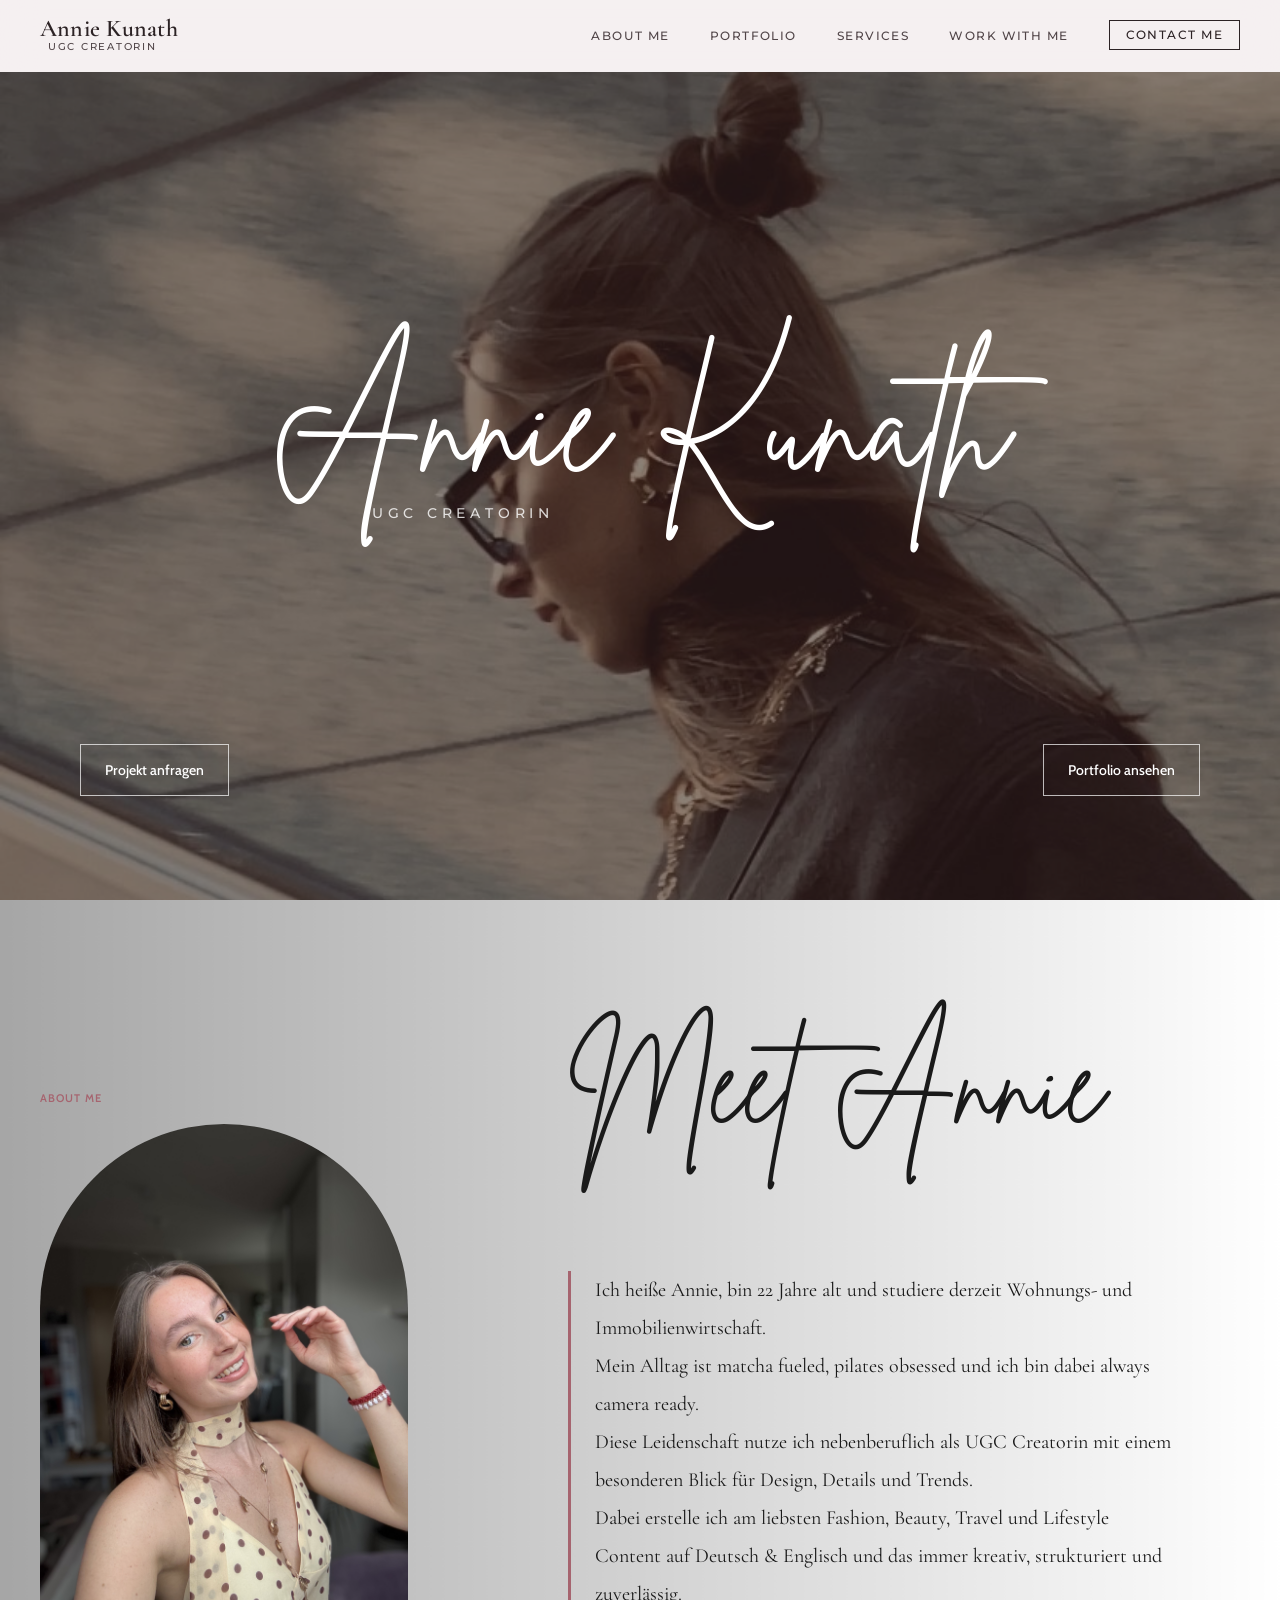
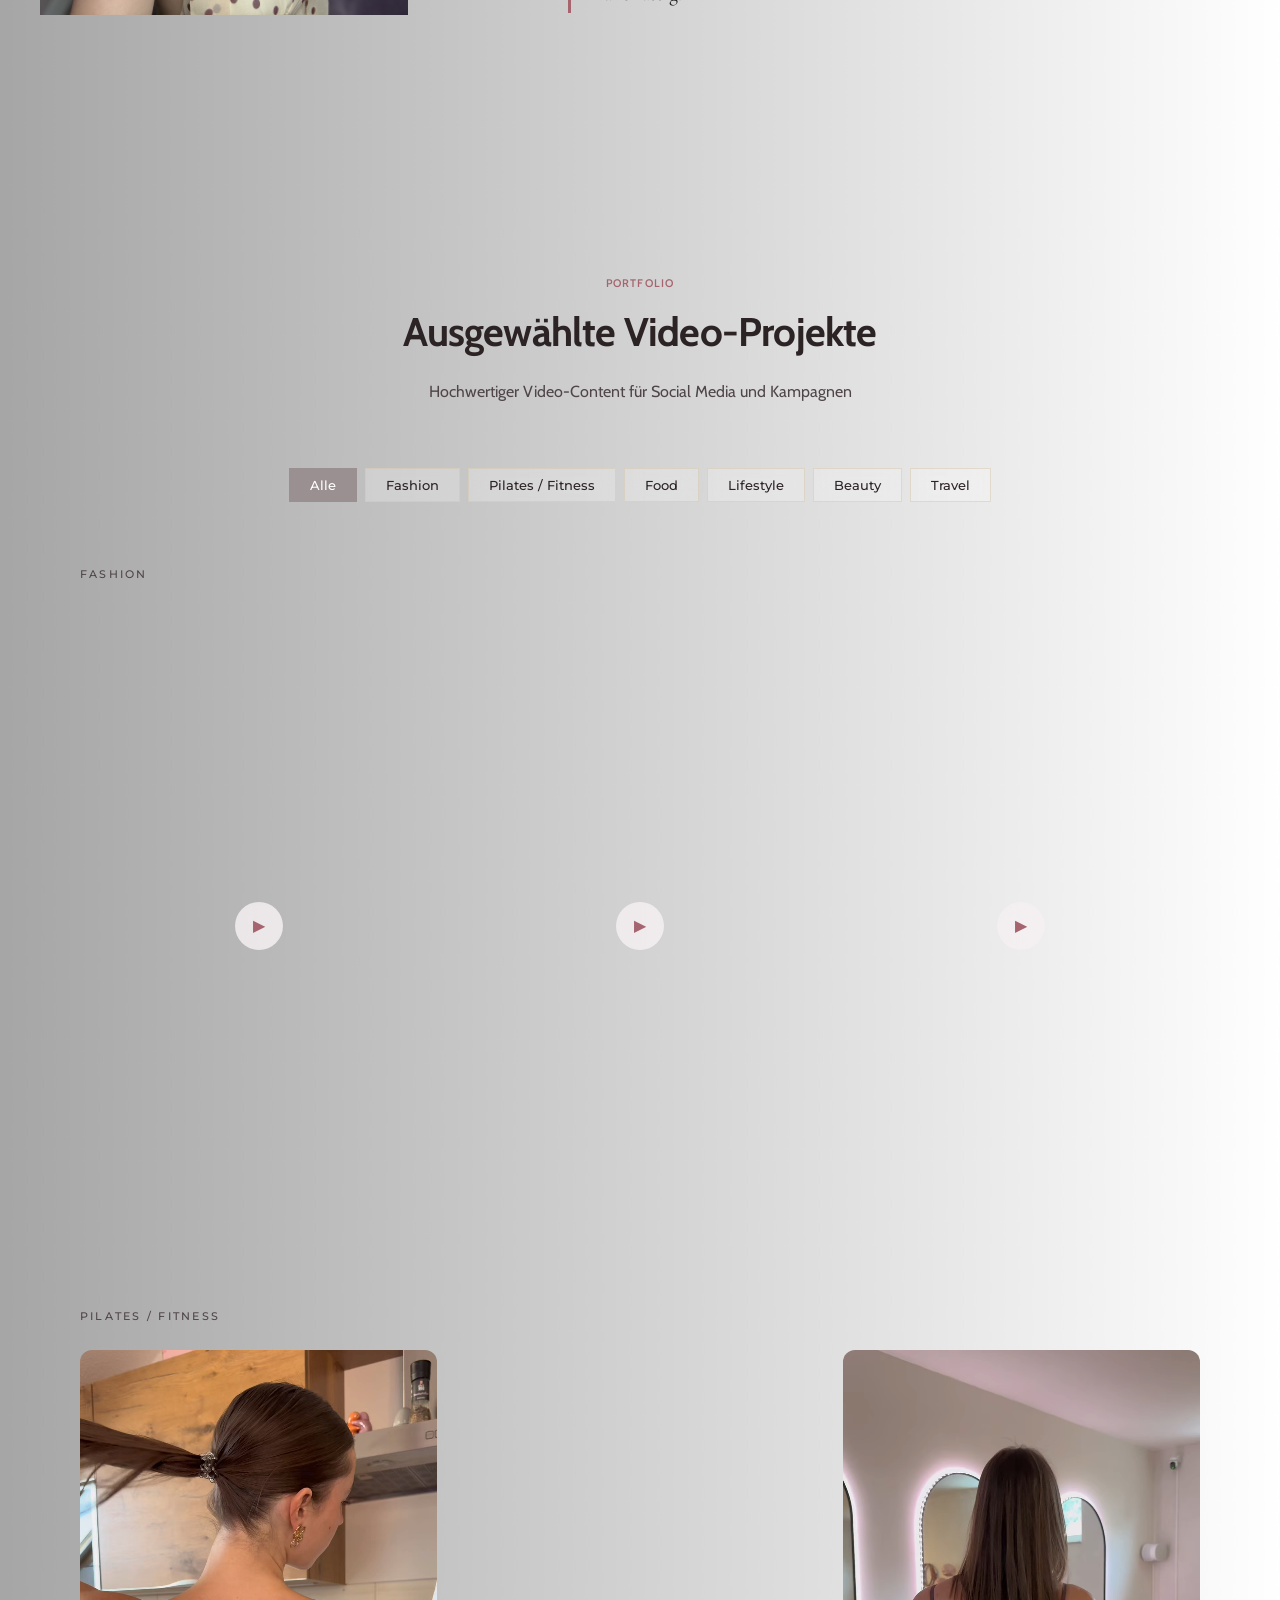
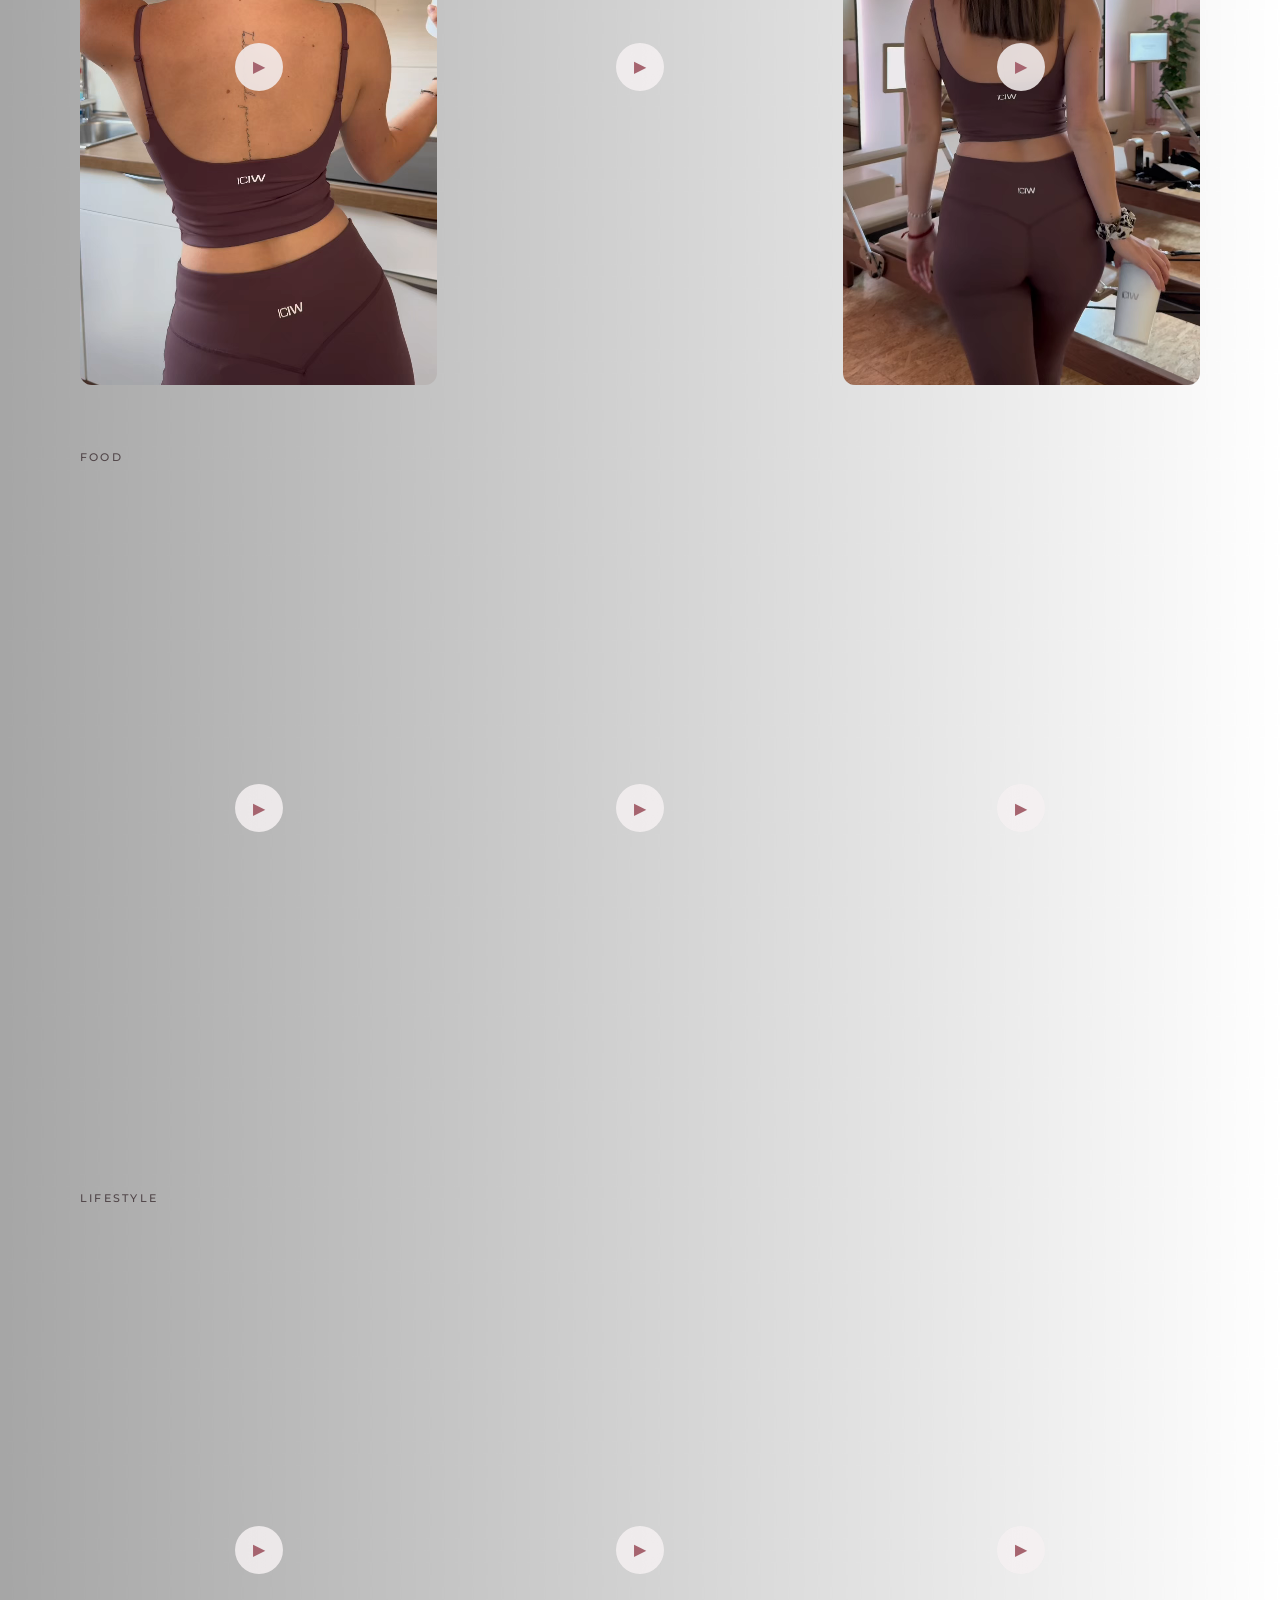
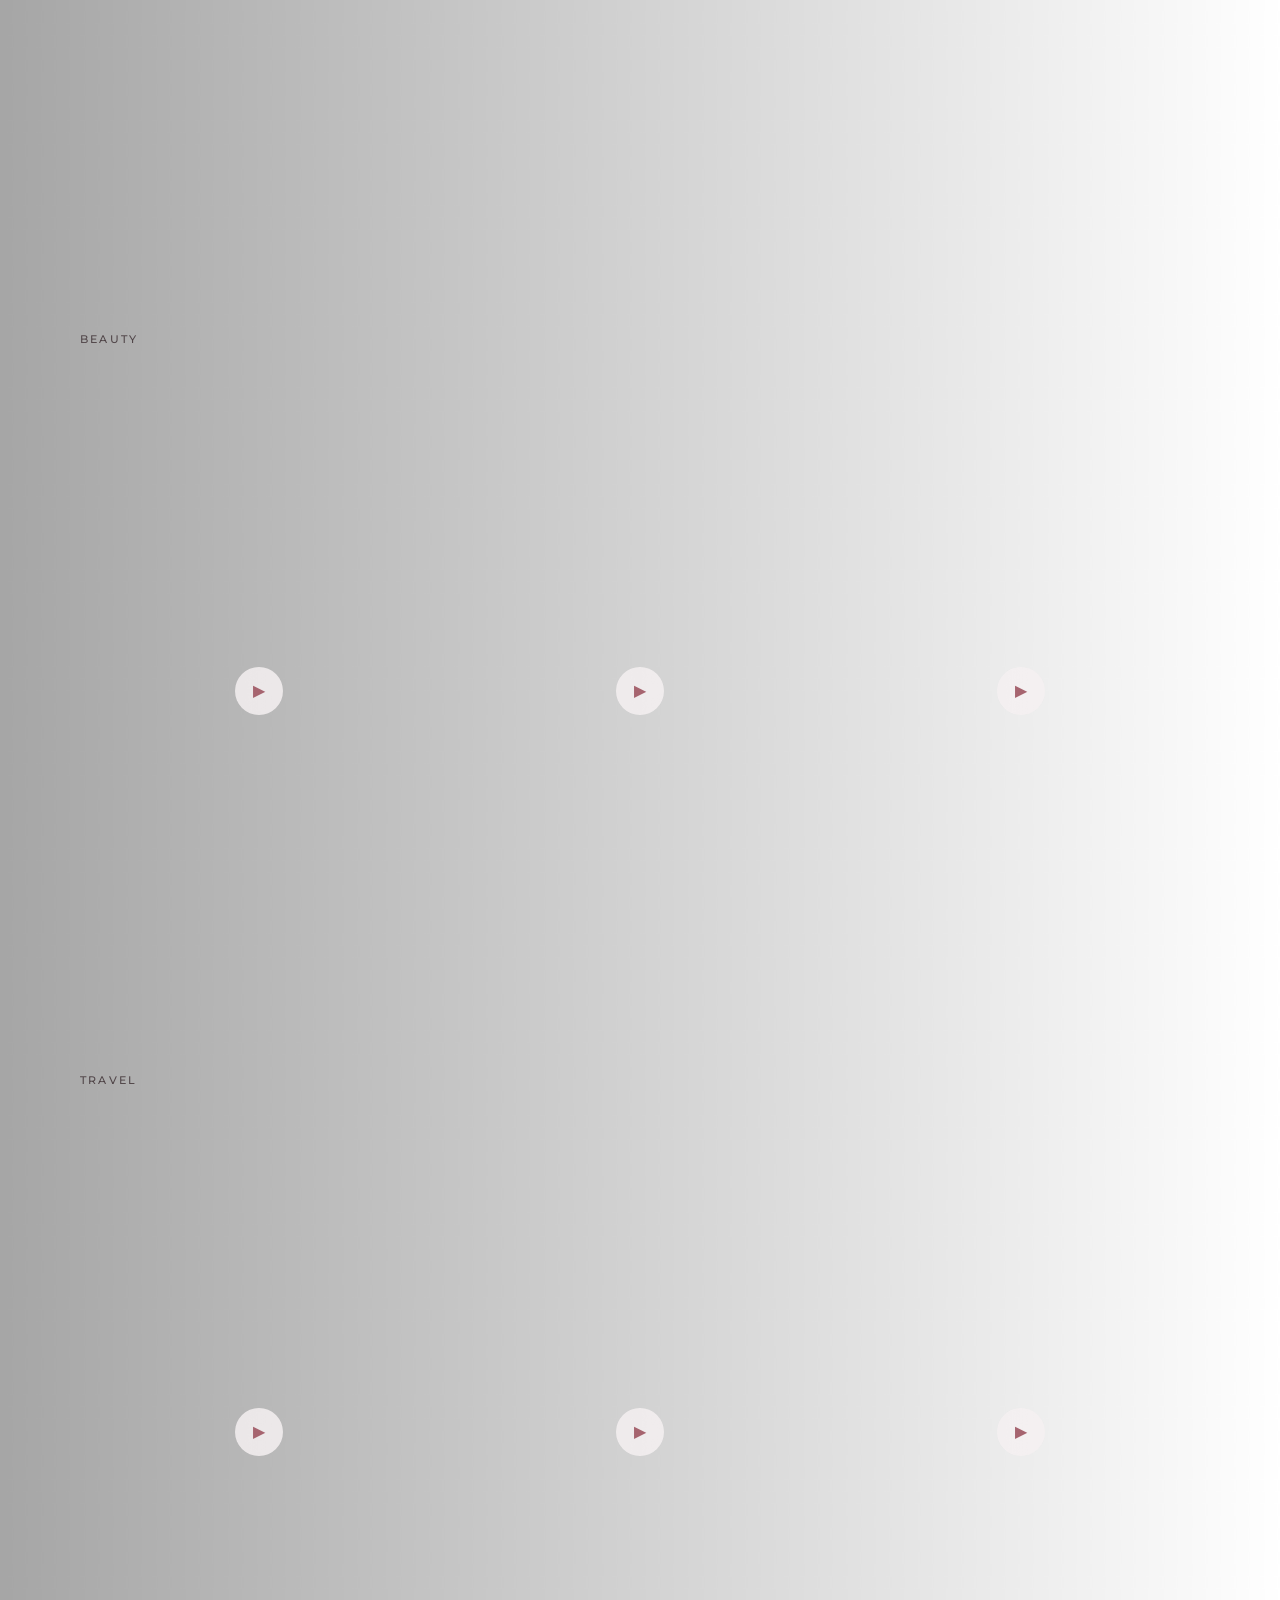
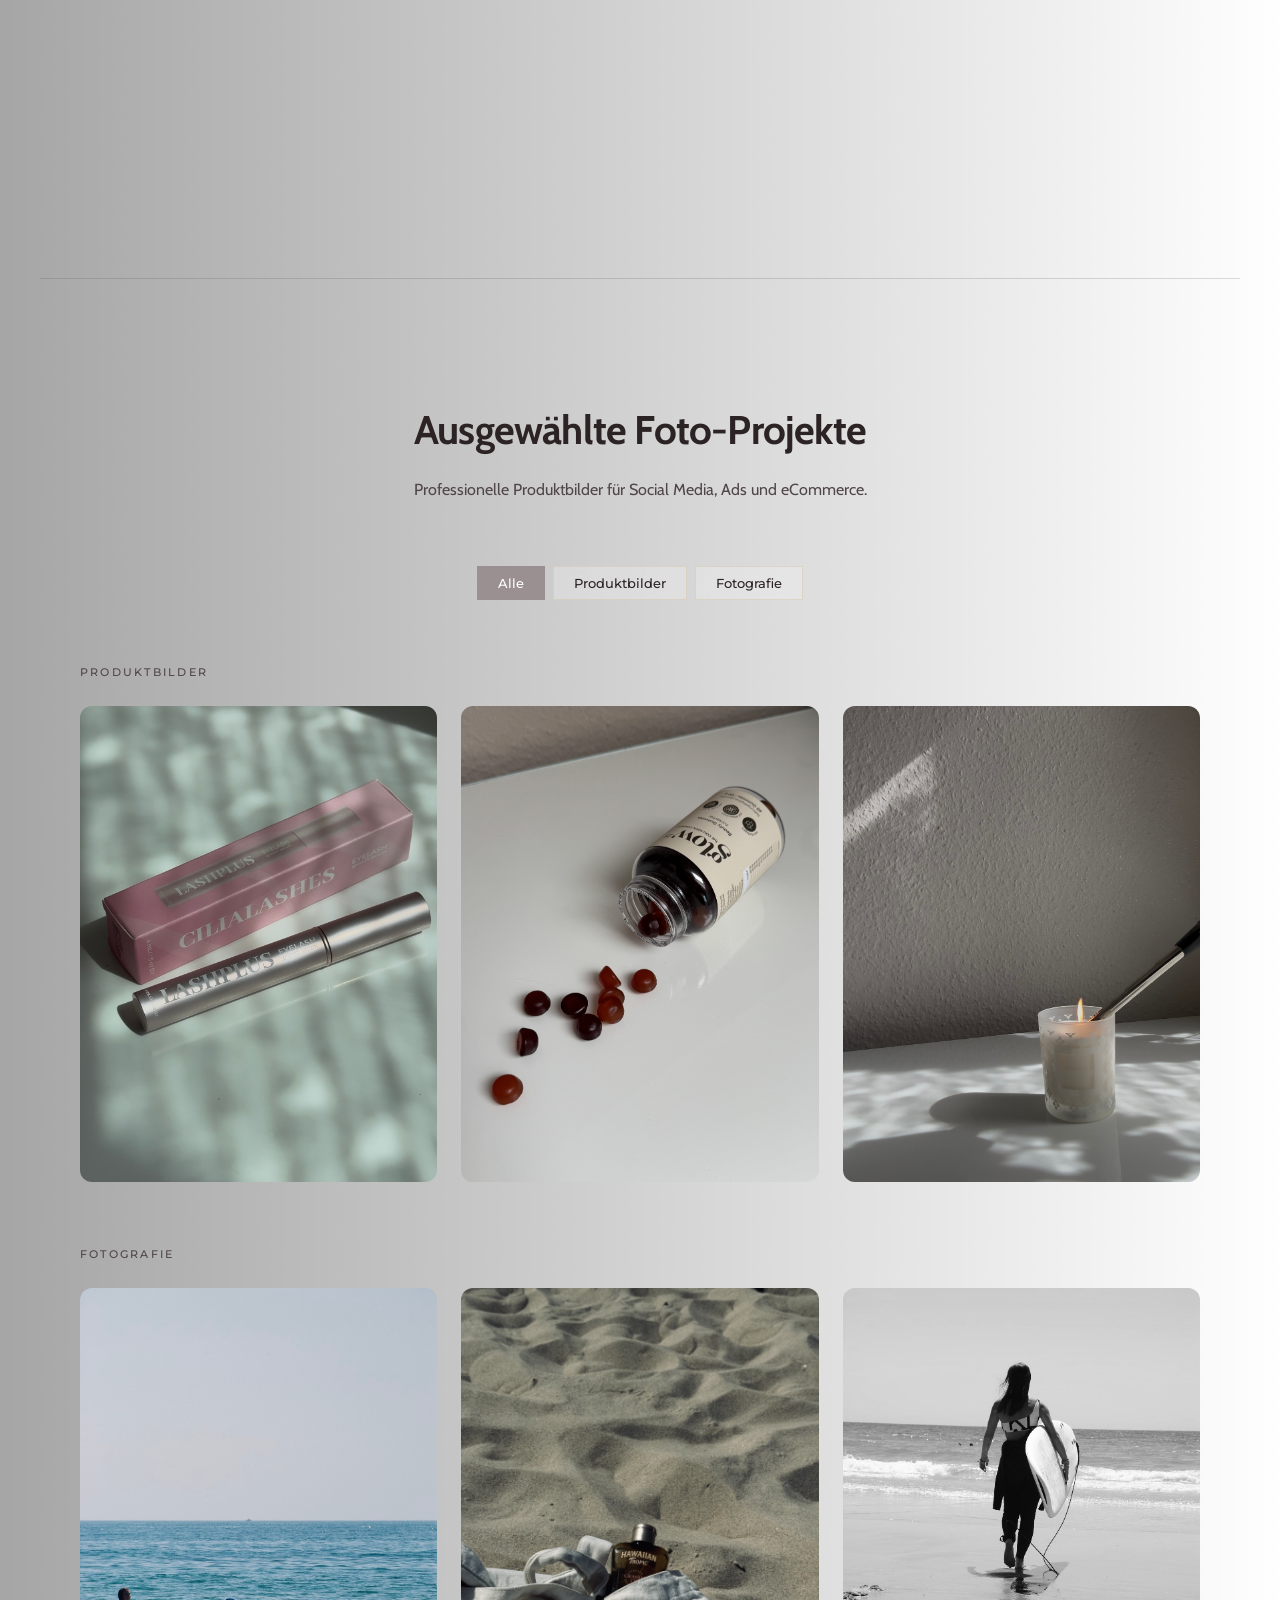
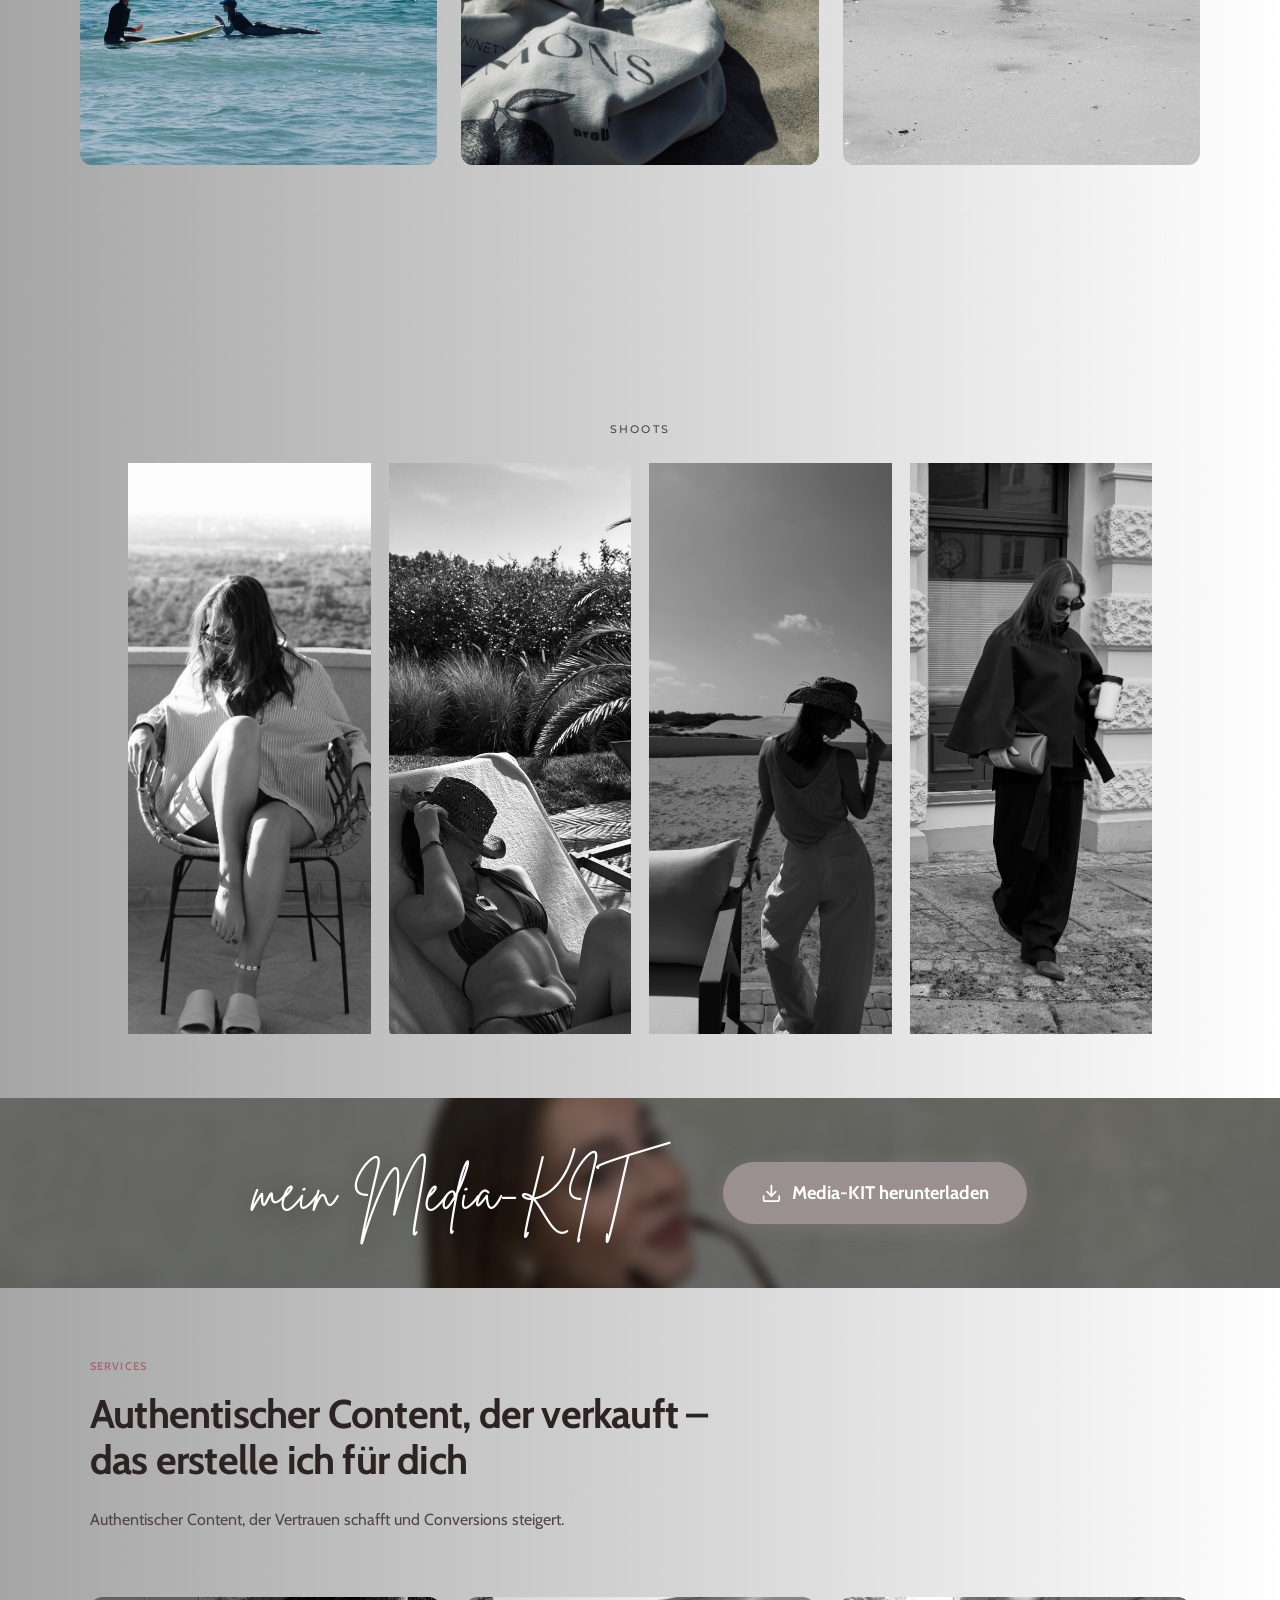
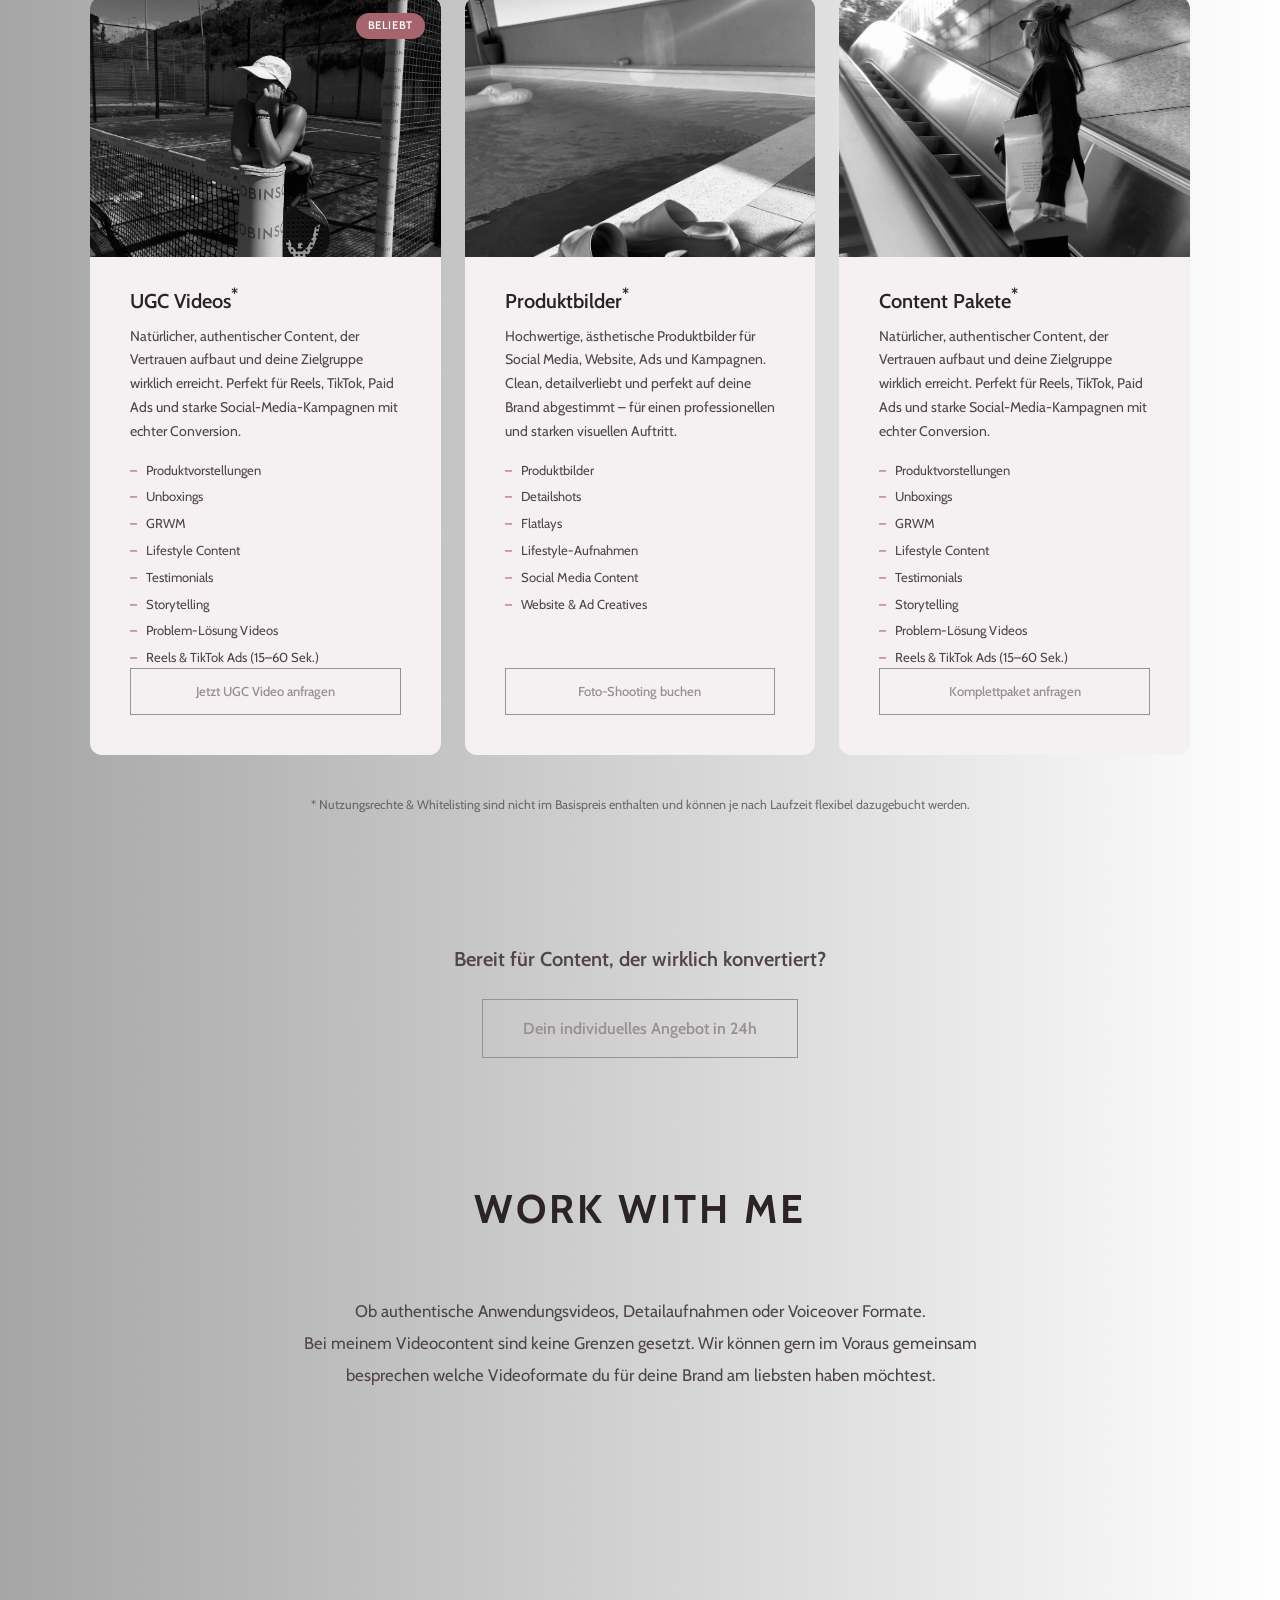
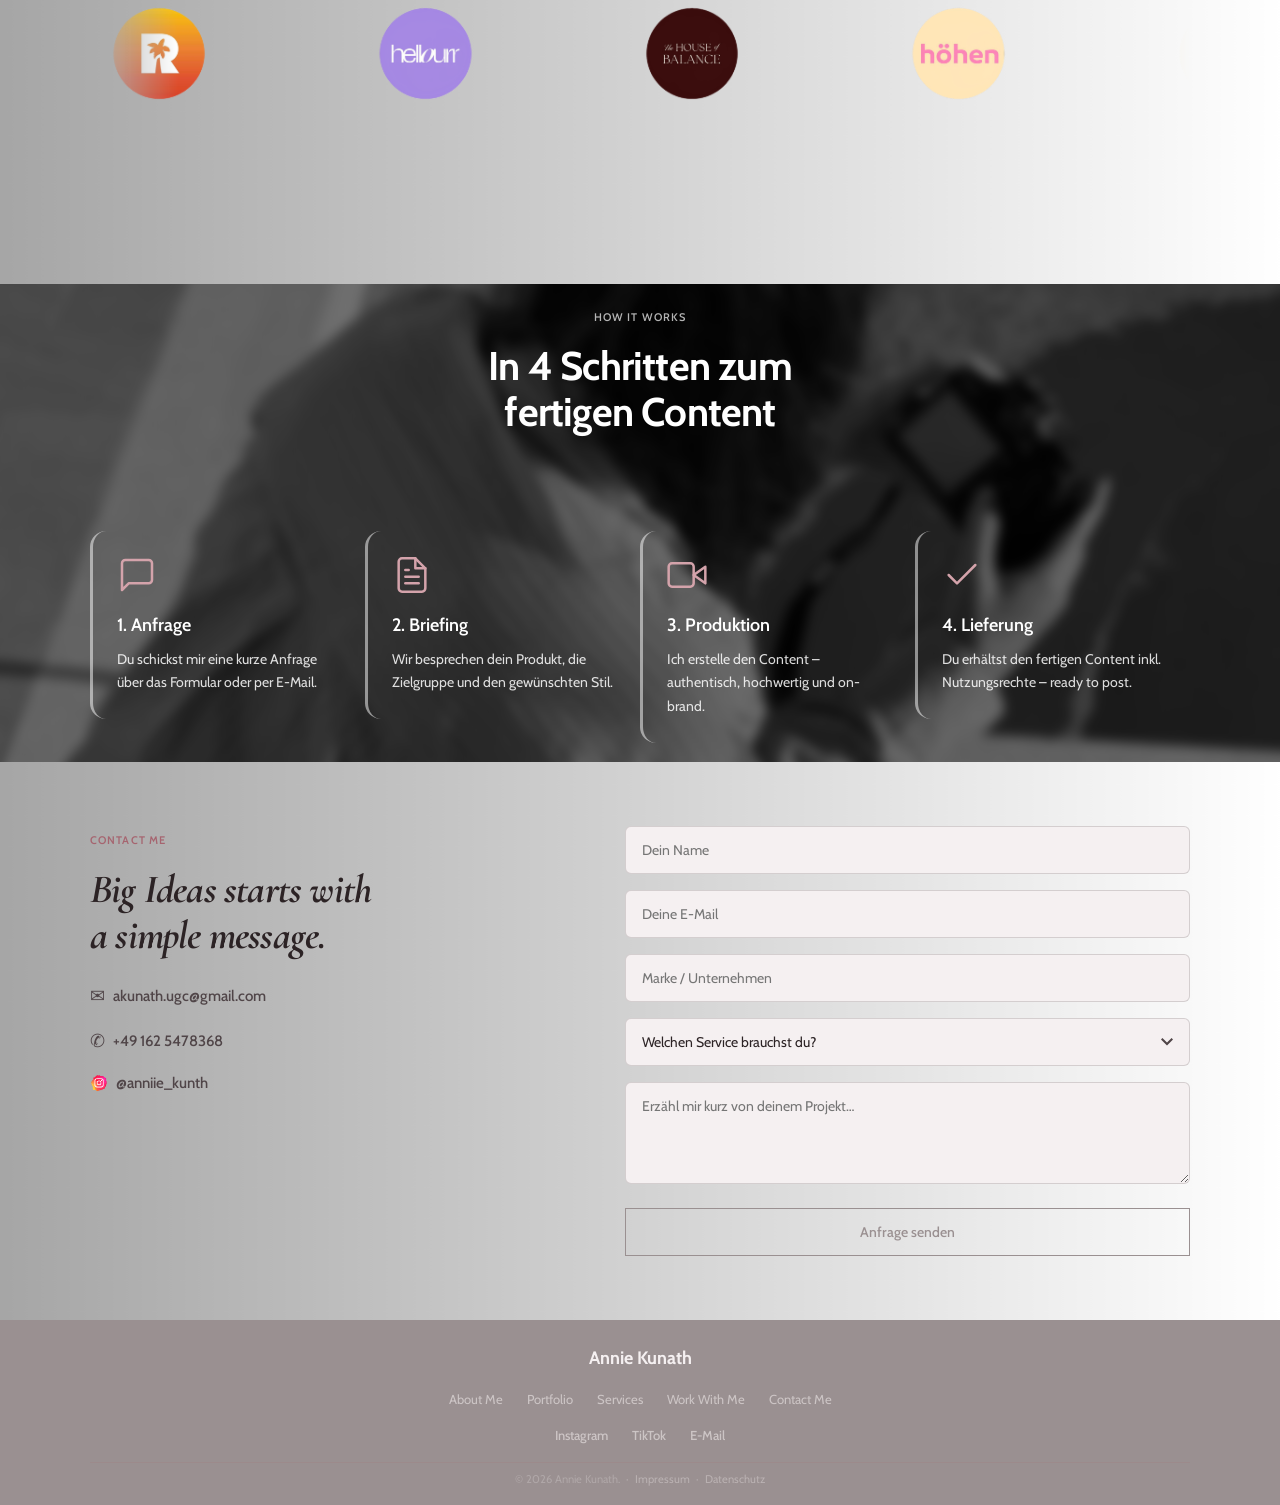
==== commit 51534708: "Add files via upload" ====
--- a/index.html
+++ b/index.html
@@ -582,11 +582,11 @@
                 <span class="footer__logo">Annie Kunath</span>
             </div>
             <div class="footer__links">
-                <a href="#hero">Start</a>
-                <a href="#about">Über mich</a>
+                <a href="#about">About Me</a>
                 <a href="#portfolio">Portfolio</a>
                 <a href="#services">Services</a>
-                <a href="#contact">Kontakt</a>
+                <a href="#workwithme">Work With Me</a>
+                <a href="#contact">Contact Me</a>
             </div>
             <div class="footer__social">
                 <a href="https://instagram.com/anniie_kunth" target="_blank" rel="noopener noreferrer" aria-label="Instagram">Instagram</a>
